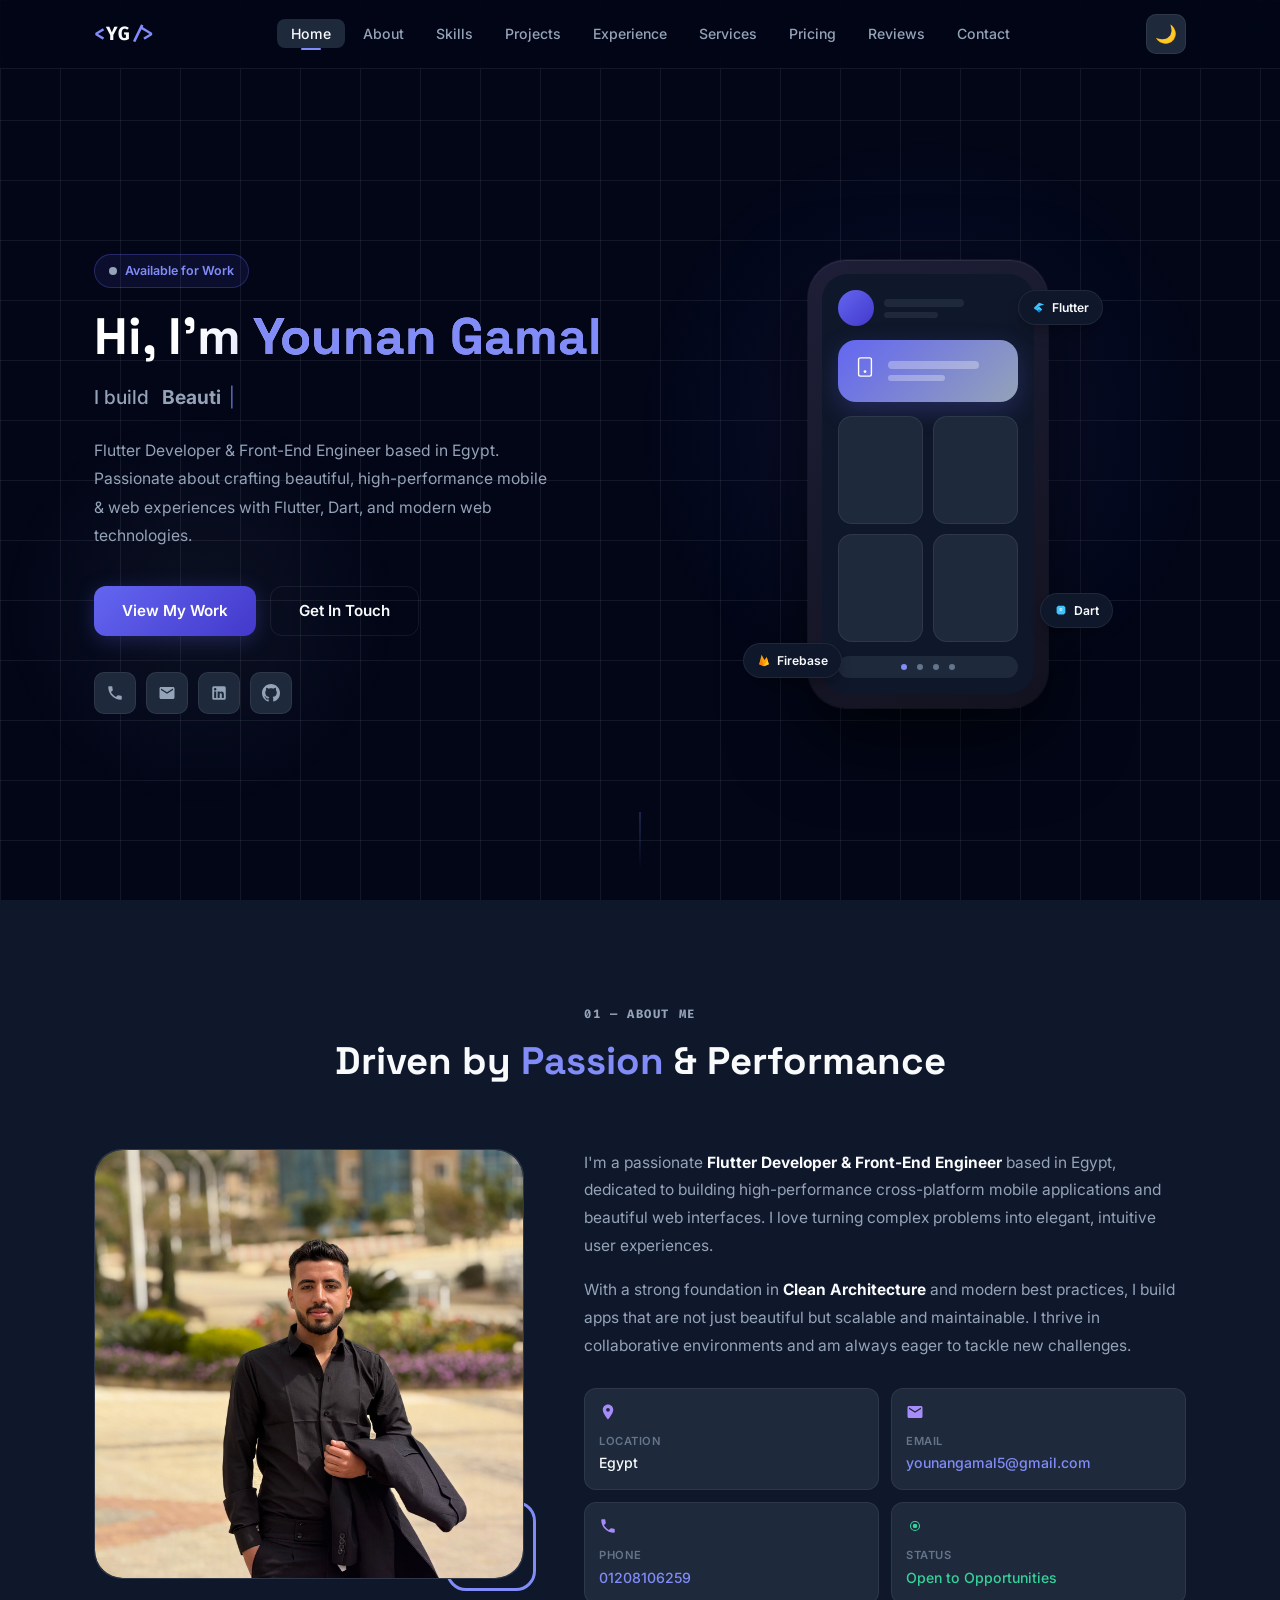
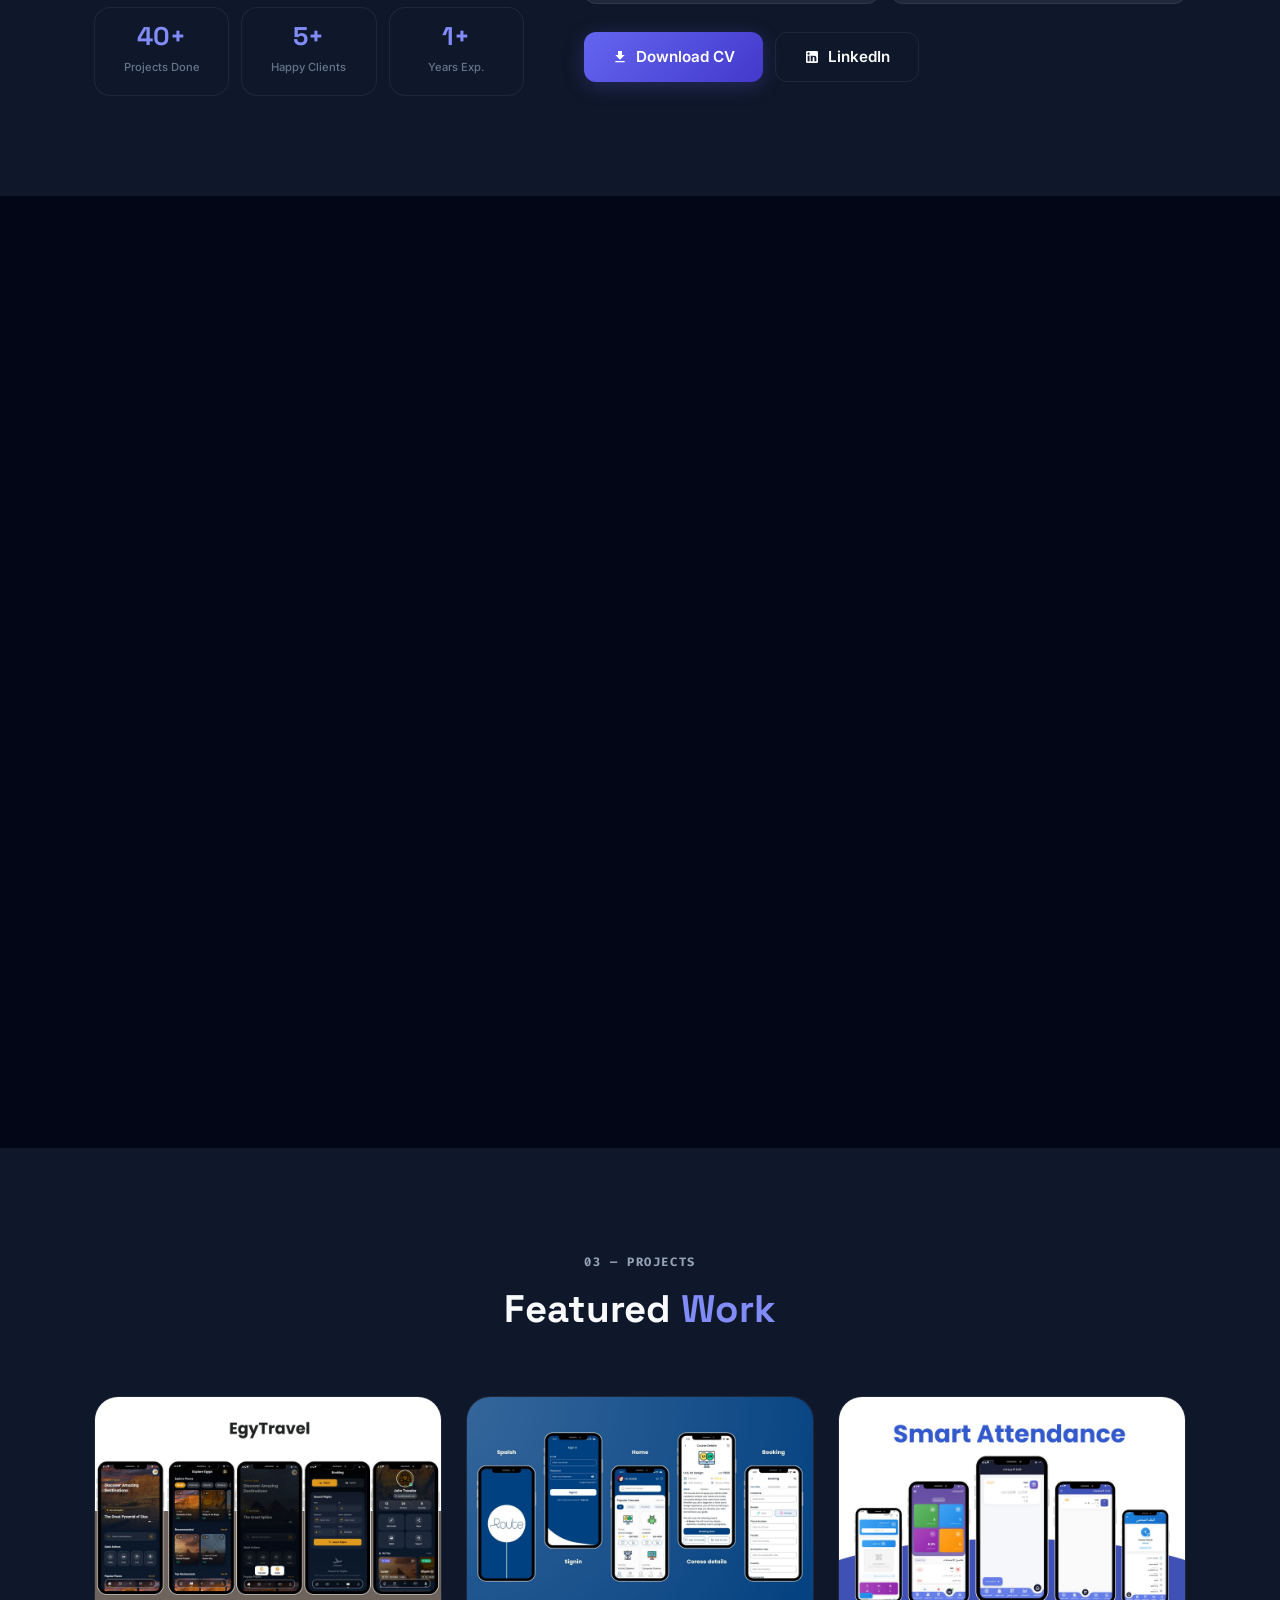
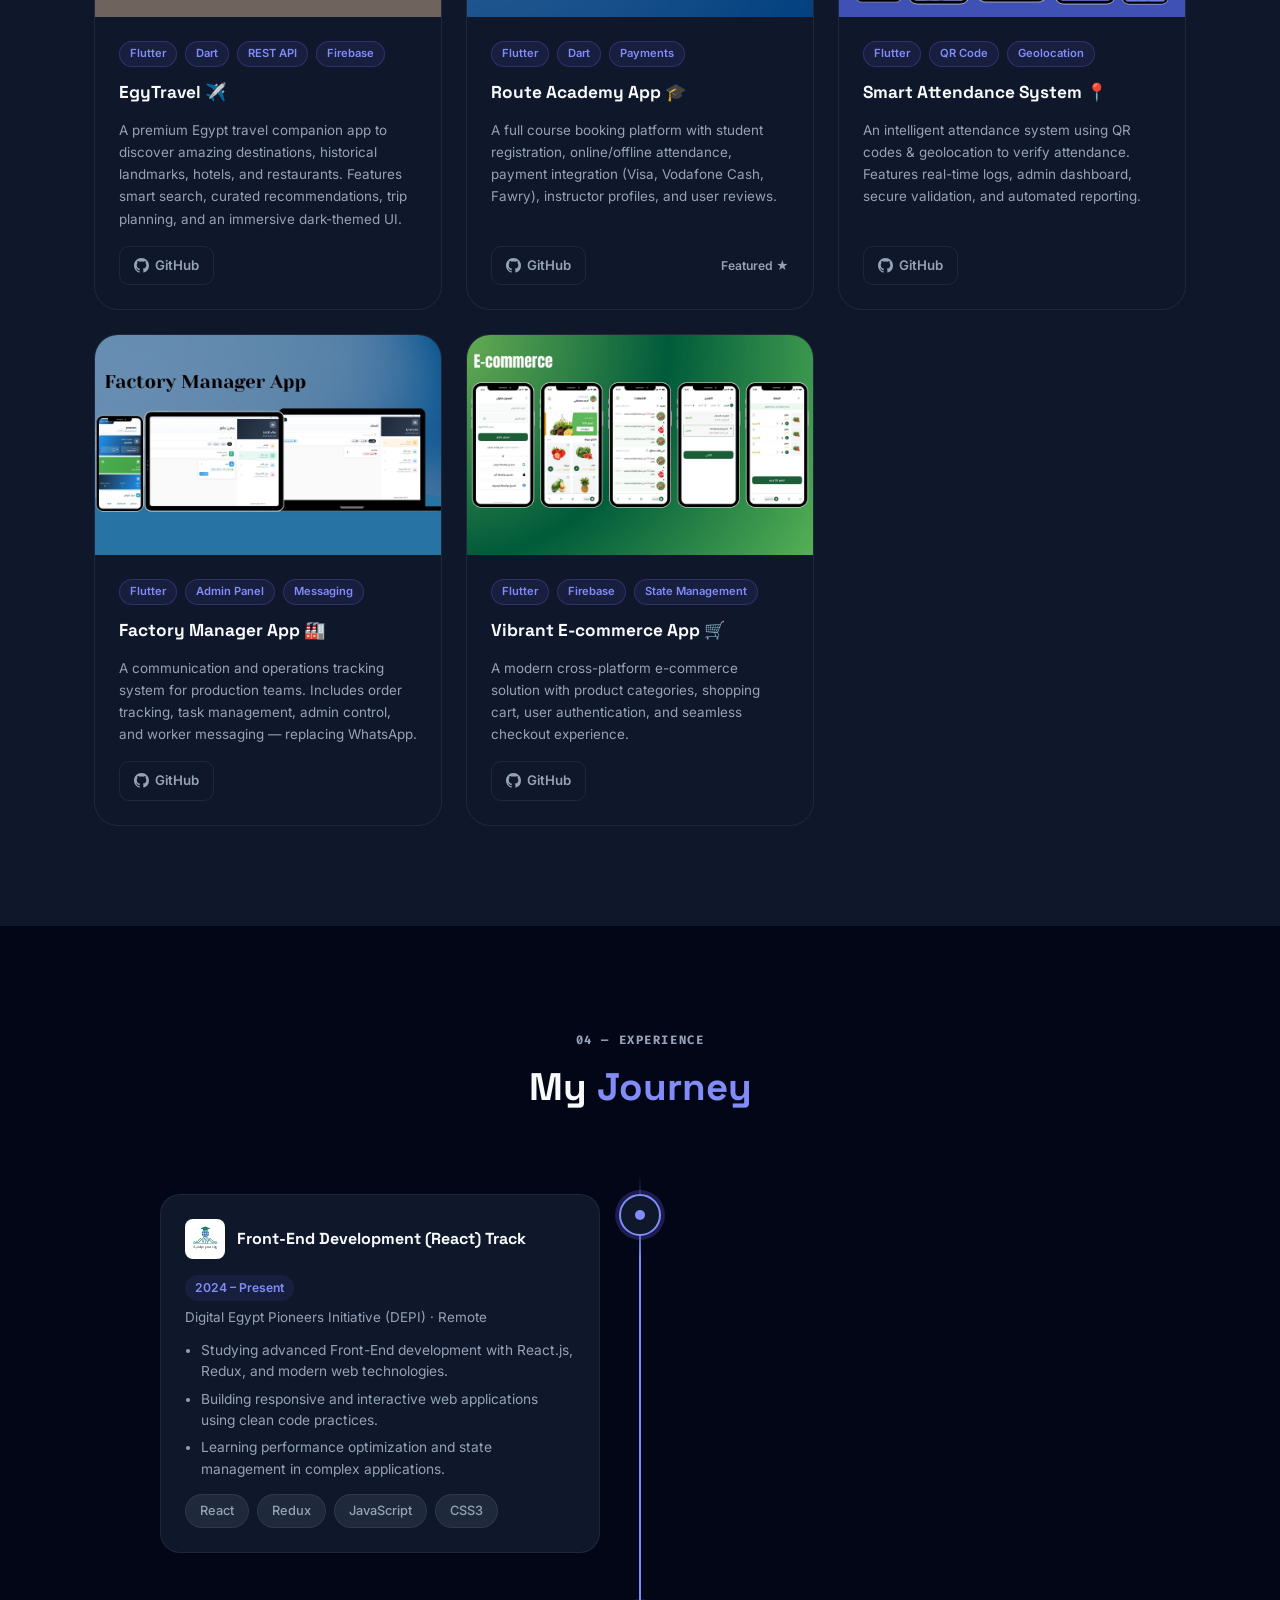
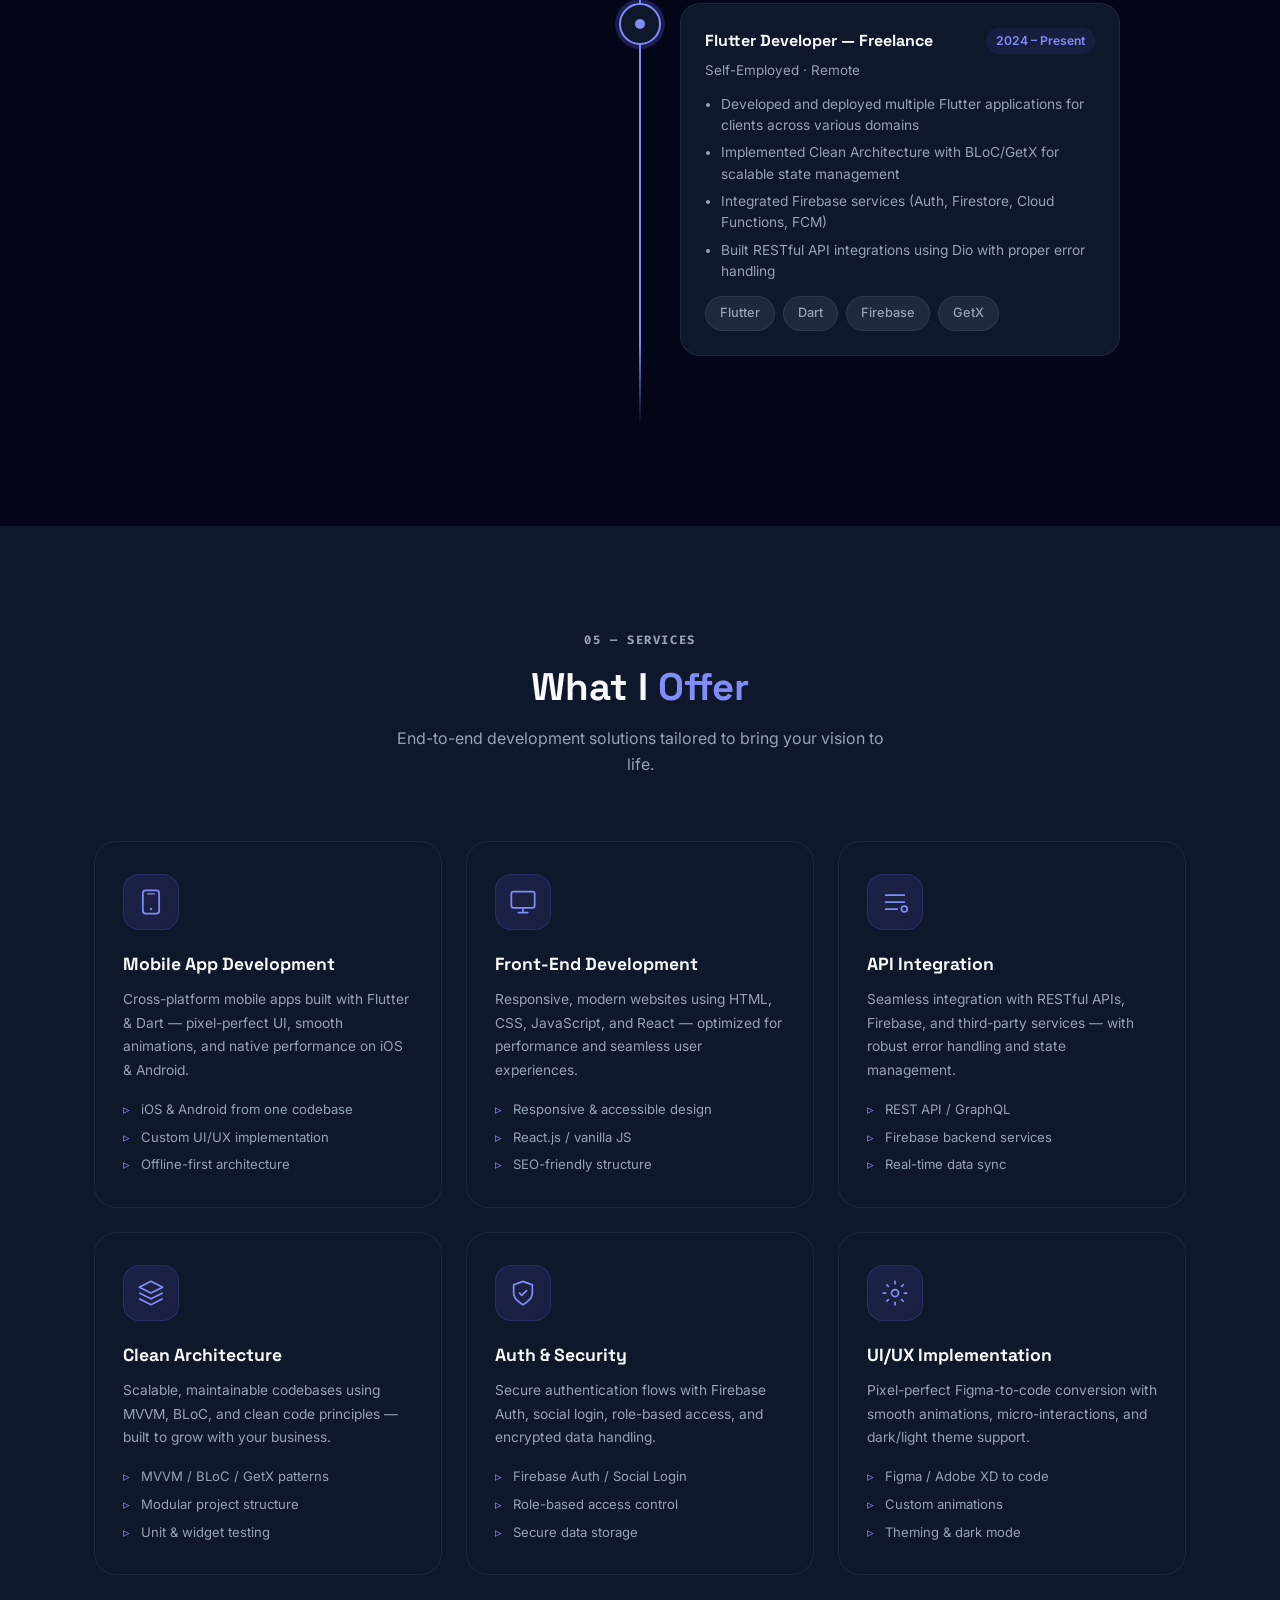
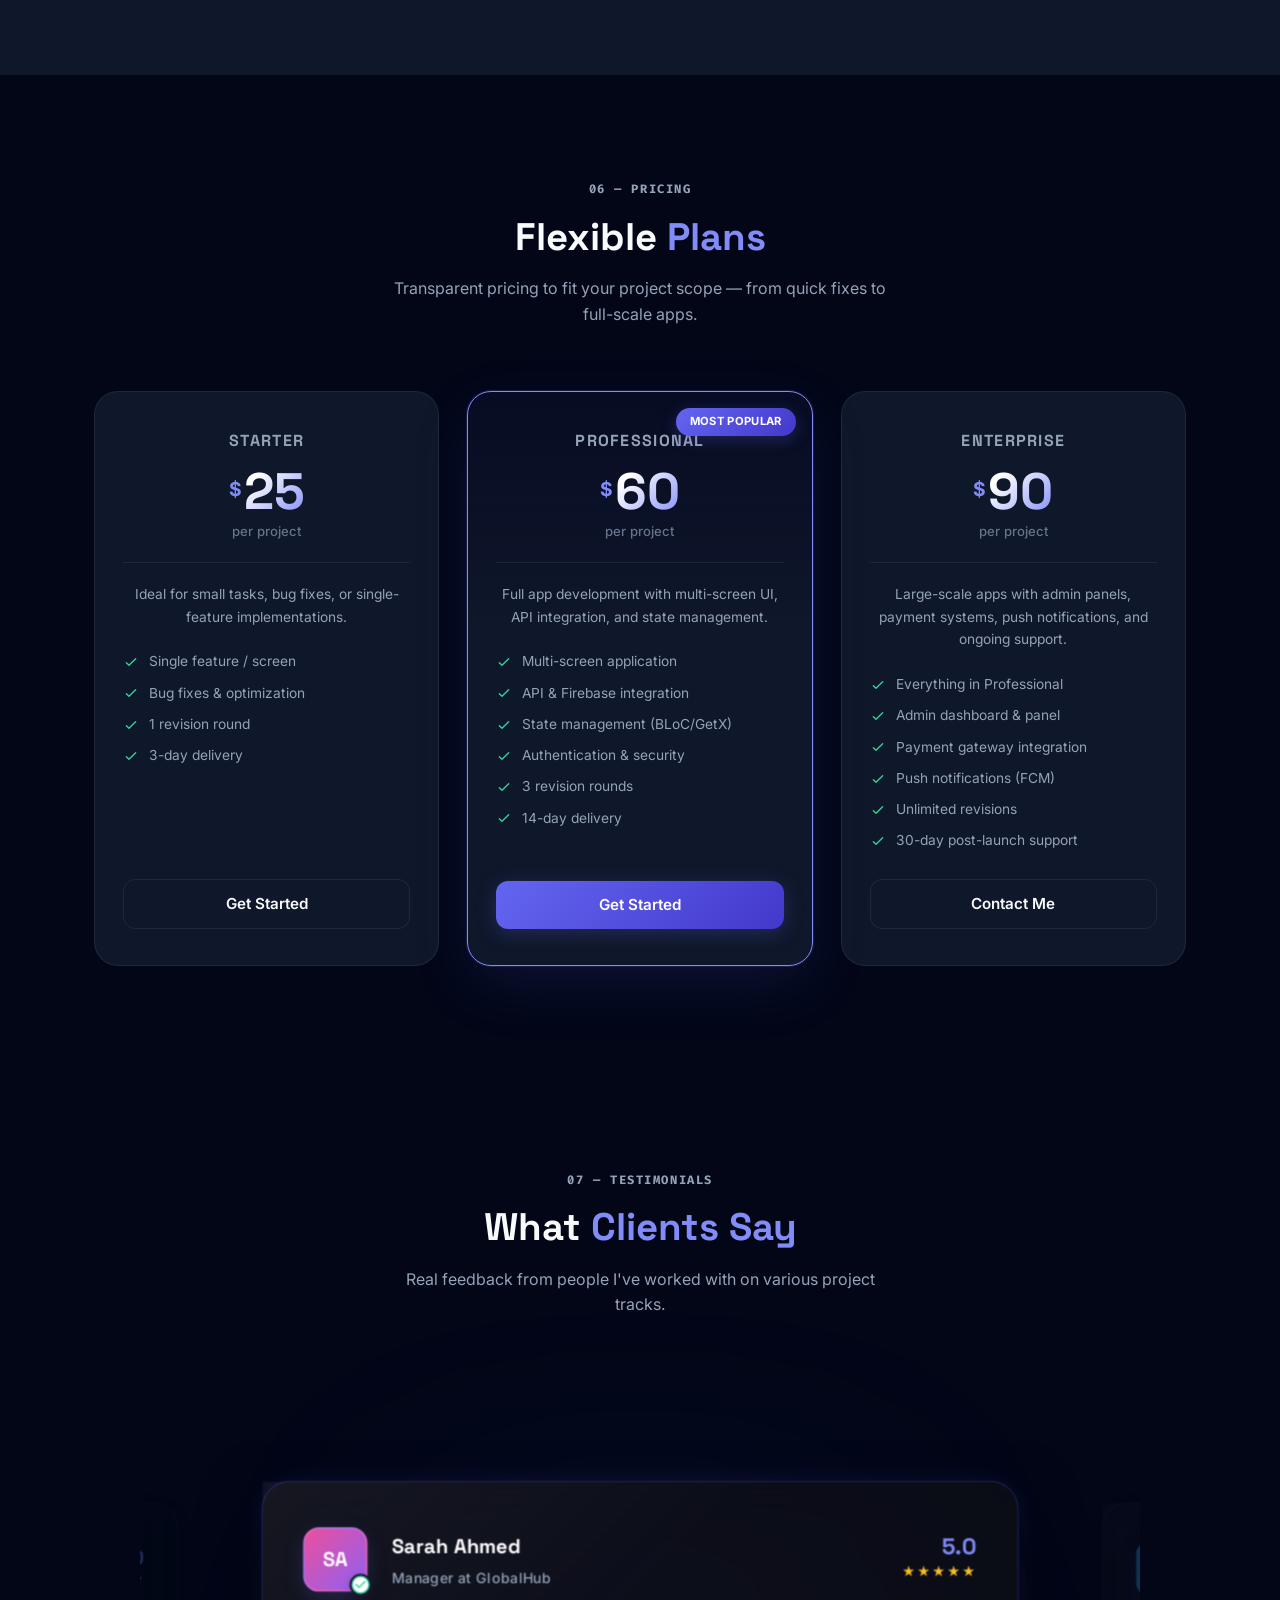
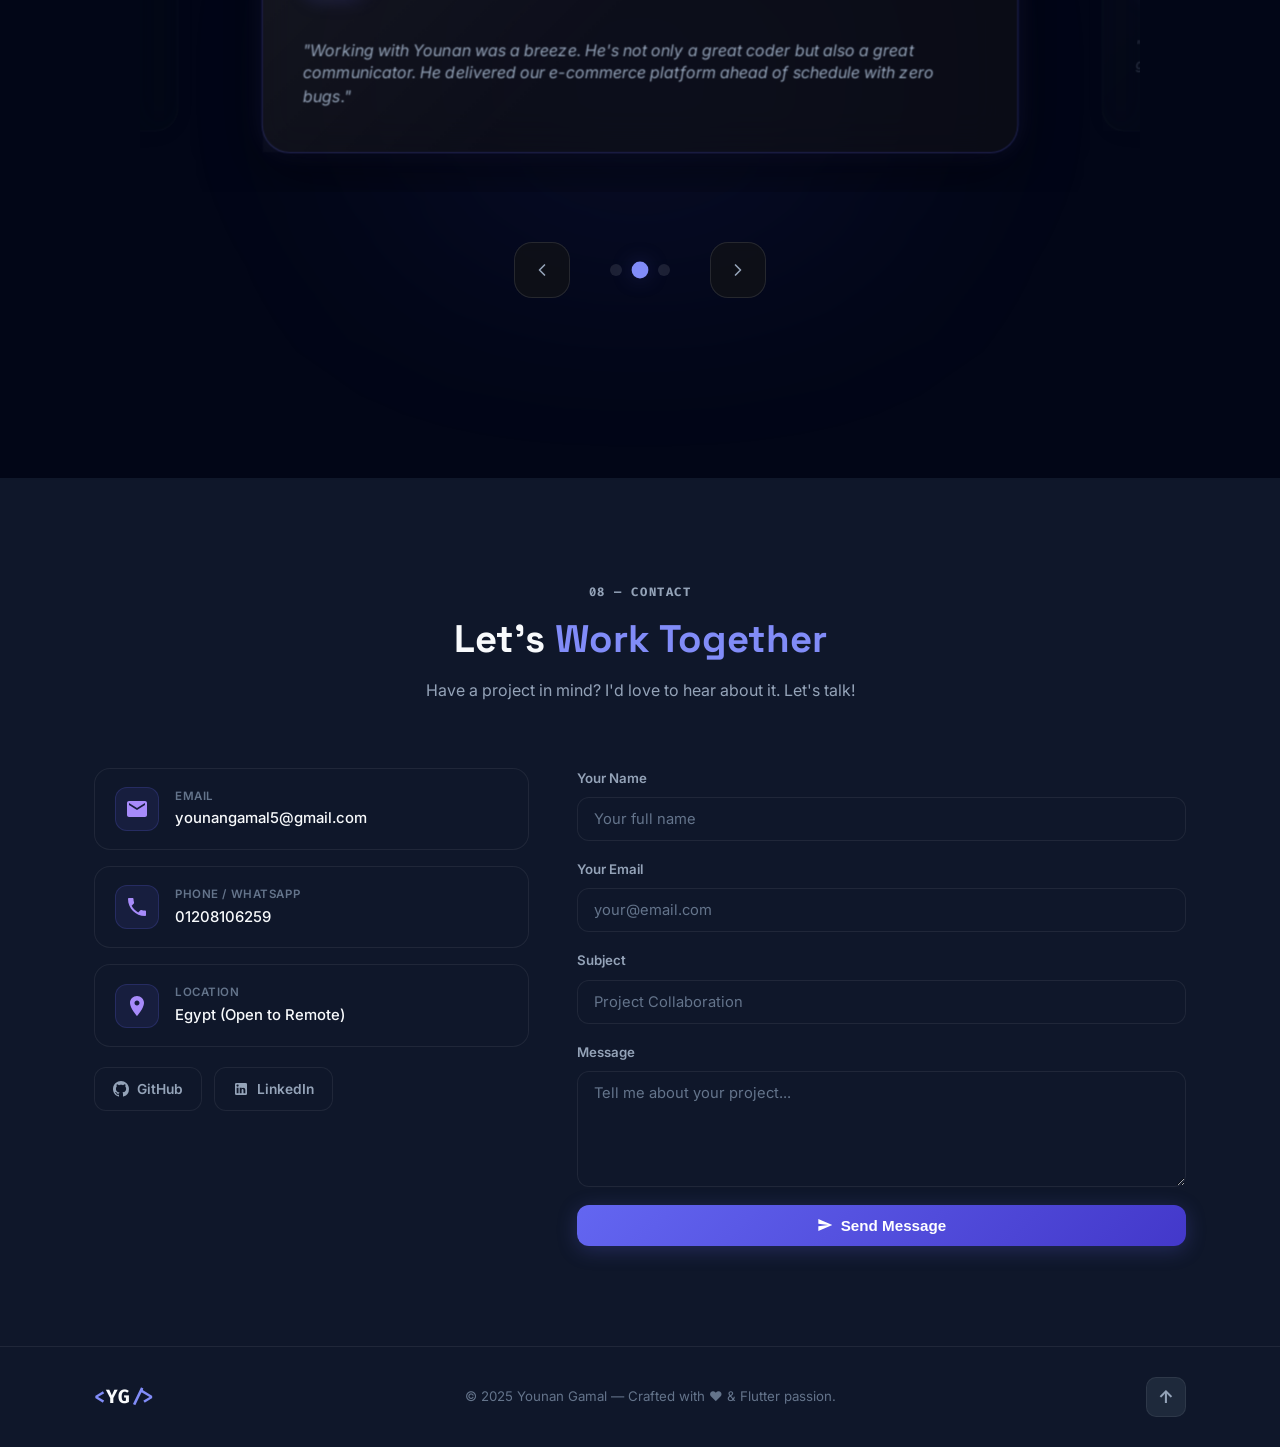
==== index.html @ d4e5e935 "Complete portfolio redesign: new professional theme, EgyTravel project, and centered experience time" ====
<!DOCTYPE html>
<html lang="en" data-theme="dark">

<head>
    <meta charset="UTF-8" />
    <link rel="icon" type="image/svg+xml" href="assets/YG.jpg">
    <meta name="viewport" content="width=device-width, initial-scale=1.0" />
    <meta name="description"
        content="Younan Gamal - Flutter Developer &amp; Front-End Engineer. Crafting beautiful, high-performance mobile &amp; web applications." />
    <meta name="keywords"
        content="Flutter Developer, Front-End Developer, Dart, Mobile App, Egypt, Portfolio, Younan Gamal" />
    <meta name="author" content="Younan Gamal" />
    <title>Younan Gamal | Flutter Developer</title>
    <link rel="stylesheet" href="style.css" />
</head>

<body>

    <!-- ========== NAVBAR ========== -->
    <nav class="navbar" id="navbar">
        <div class="nav-container">
            <a href="#home" class="nav-logo">
                <span class="logo-bracket">&lt;</span>YG<span class="logo-bracket">/&gt;</span>
            </a>
            <ul class="nav-links" id="nav-links">
                <li><a href="#home" class="nav-link active">Home</a></li>
                <li><a href="#about" class="nav-link">About</a></li>
                <li><a href="#skills" class="nav-link">Skills</a></li>
                <li><a href="#projects" class="nav-link">Projects</a></li>
                <li><a href="#experience" class="nav-link">Experience</a></li>
                <li><a href="#services" class="nav-link">Services</a></li>
                <li><a href="#pricing" class="nav-link">Pricing</a></li>
                <li><a href="#testimonials" class="nav-link">Reviews</a></li>
                <li><a href="#contact" class="nav-link">Contact</a></li>
            </ul>
            <div class="nav-actions">
                <button class="theme-toggle" id="themeToggle" aria-label="Toggle theme">🌙</button>
                <button class="hamburger" id="hamburger" aria-label="Open menu">
                    <span></span><span></span><span></span>
                </button>
            </div>
        </div>
    </nav>

    <!-- ========== HERO ========== -->
    <section class="hero" id="home">
        <div class="hero-glow"></div>
        <div class="hero-glow2"></div>

        <div class="hero-container">
            <!-- LEFT: Content -->
            <div class="hero-content">
                <div class="hero-badge">
                    <span class="badge-dot"></span>
                    Available for Work
                </div>

                <h1 class="hero-title">
                    Hi, I'm <span class="highlight">Younan Gamal</span>
                </h1>

                <div class="hero-subtitle-wrap">
                    <span class="hero-subtitle-static">I build&nbsp;</span>
                    <span class="hero-typed" id="typedText"></span>
                    <span class="cursor-blink">|</span>
                </div>

                <p class="hero-description">
                    Flutter Developer &amp; Front-End Engineer based in Egypt. Passionate about crafting beautiful,
                    high-performance mobile &amp; web experiences with Flutter, Dart, and modern web technologies.
                </p>

                <div class="hero-cta">
                    <a href="#projects" class="btn btn-primary">View My Work</a>
                    <a href="#contact" class="btn btn-outline">Get In Touch</a>
                </div>

                <div class="hero-socials">
                    <!-- Phone -->
                    <a href="tel:01208106259" class="social-link" aria-label="Phone">
                        <svg viewBox="0 0 24 24" fill="currentColor" width="18" height="18">
                            <path
                                d="M6.6 10.8c1.4 2.8 3.8 5.1 6.6 6.6l2.2-2.2c.3-.3.7-.4 1-.2 1.1.4 2.3.6 3.6.6.6 0 1 .4 1 1V20c0 .6-.4 1-1 1-9.4 0-17-7.6-17-17 0-.6.4-1 1-1h3.5c.6 0 1 .4 1 1 0 1.3.2 2.5.6 3.6.1.3 0 .7-.2 1L6.6 10.8z" />
                        </svg>
                    </a>
                    <!-- Email -->
                    <a href="mailto:younangamal5@gmail.com" class="social-link" aria-label="Email">
                        <svg viewBox="0 0 24 24" fill="currentColor" width="18" height="18">
                            <path
                                d="M20 4H4c-1.1 0-2 .9-2 2v12c0 1.1.9 2 2 2h16c1.1 0 2-.9 2-2V6c0-1.1-.9-2-2-2zm0 4l-8 5-8-5V6l8 5 8-5v2z" />
                        </svg>
                    </a>
                    <!-- LinkedIn -->
                    <a href="https://www.linkedin.com/in/younangamal/" class="social-link" aria-label="LinkedIn"
                        target="_blank" rel="noopener">
                        <svg viewBox="0 0 24 24" fill="currentColor" width="18" height="18">
                            <path
                                d="M19 3a2 2 0 0 1 2 2v14a2 2 0 0 1-2 2H5a2 2 0 0 1-2-2V5a2 2 0 0 1 2-2h14m-.5 15.5v-5.3a3.26 3.26 0 0 0-3.26-3.26c-.85 0-1.84.52-2.32 1.3v-1.11h-2.79v8.37h2.79v-4.93c0-.77.62-1.4 1.39-1.4a1.4 1.4 0 0 1 1.4 1.4v4.93h2.79M6.88 8.56a1.68 1.68 0 0 0 1.68-1.68c0-.93-.75-1.69-1.68-1.69a1.69 1.69 0 0 0-1.69 1.69c0 .93.76 1.68 1.69 1.68m1.39 9.94v-8.37H5.5v8.37h2.77z" />
                        </svg>
                    </a>
                    <!-- GitHub -->
                    <a href="https://github.com/YounanGamal" class="social-link" aria-label="GitHub" target="_blank"
                        rel="noopener">
                        <svg viewBox="0 0 24 24" fill="currentColor" width="18" height="18">
                            <path
                                d="M12 0C5.37 0 0 5.37 0 12c0 5.31 3.435 9.795 8.205 11.385.6.105.825-.255.825-.57 0-.285-.015-1.23-.015-2.235-3.015.555-3.795-.735-4.035-1.41-.135-.345-.72-1.41-1.23-1.695-.42-.225-1.02-.78-.015-.795.945-.015 1.62.87 1.845 1.23 1.08 1.815 2.805 1.305 3.495.99.105-.78.42-1.305.765-1.605-2.67-.3-5.46-1.335-5.46-5.925 0-1.305.465-2.385 1.23-3.225-.12-.3-.54-1.53.12-3.18 0 0 1.005-.315 3.3 1.23.96-.27 1.98-.405 3-.405s2.04.135 3 .405c2.295-1.56 3.3-1.23 3.3-1.23.66 1.65.24 2.88.12 3.18.765.84 1.23 1.905 1.23 3.225 0 4.605-2.805 5.625-5.475 5.925.435.375.81 1.095.81 2.22 0 1.605-.015 2.895-.015 3.3 0 .315.225.69.825.57A12.02 12.02 0 0 0 24 12c0-6.63-5.37-12-12-12z" />
                        </svg>
                    </a>
                </div>
            </div>

            <!-- RIGHT: Phone Mockup -->
            <div class="hero-visual">
                <div class="phone-mockup">
                    <div class="phone-frame">
                        <div class="phone-screen">
                            <div class="app-ui">
                                <div class="app-header">
                                    <div class="app-avatar"></div>
                                    <div class="app-title-lines">
                                        <div class="line-block w-60"></div>
                                        <div class="line-block w-40 small"></div>
                                    </div>
                                </div>
                                <div class="accent-card">
                                    <div class="card-icon">
                                        <svg viewBox="0 0 24 24" fill="white" width="22" height="22">
                                            <rect x="5" y="2" width="14" height="20" rx="2" stroke="white"
                                                stroke-width="1.5" fill="none" />
                                            <circle cx="12" cy="17" r="1.5" fill="white" />
                                        </svg>
                                    </div>
                                    <div class="card-lines">
                                        <div class="line-block w-80"></div>
                                        <div class="line-block w-50 small"></div>
                                    </div>
                                </div>
                                <div class="app-grid">
                                    <div class="grid-item"></div>
                                    <div class="grid-item"></div>
                                    <div class="grid-item"></div>
                                    <div class="grid-item"></div>
                                </div>
                                <div class="app-bar">
                                    <div class="bar-dot active"></div>
                                    <div class="bar-dot"></div>
                                    <div class="bar-dot"></div>
                                    <div class="bar-dot"></div>
                                </div>
                            </div>
                        </div>
                    </div>

                    <!-- Float badges -->
                    <div class="flutter-badge float-badge">
                        <svg viewBox="0 0 48 48" width="14" height="14">
                            <path d="M13 29l11-11 11 11-5.5 5.5L24 29l-5.5 5.5z" fill="#40C4FF" />
                            <path d="M24 6L6 24l6 6L24 18l18-6z" fill="#40C4FF" />
                            <path d="M29.5 34.5L24 40l-5.5-5.5L24 29z" fill="#0091EA" />
                        </svg>
                        Flutter
                    </div>
                    <div class="dart-badge float-badge">
                        <svg viewBox="0 0 48 48" width="14" height="14">
                            <path d="M9 33.5V14.5L14.5 9H33.5L39 14.5v19L33.5 39H14.5z" fill="#40C4FF" />
                            <text x="24" y="29" text-anchor="middle" font-size="14" font-weight="bold" fill="white"
                                font-family="Arial">D</text>
                        </svg>
                        Dart
                    </div>
                    <div class="firebase-badge float-badge">
                        <svg viewBox="0 0 32 32" width="14" height="14" fill="none">
                            <path d="M5 25.5L10.5 4l6.5 12L22 9l5 16.5L16 30z" fill="#FFA000" />
                            <path d="M5 25.5L16 30l-6-18z" fill="#F57F17" />
                            <path d="M22 9l5 16.5L16 30l6.5-12z" fill="#FFCA28" />
                        </svg>
                        Firebase
                    </div>
                </div>
            </div>
        </div>

        <div class="scroll-indicator">
            <div class="scroll-line"></div>
        </div>
    </section>

    <!-- ========== ABOUT ========== -->
    <section class="section section-alt" id="about">
        <div class="container">
            <div class="section-header reveal">
                <span class="section-tag">01 &mdash; About Me</span>
                <h2 class="section-title">Driven by <span class="highlight">Passion</span> &amp; Performance</h2>
            </div>

            <div class="about-grid">
                <div class="about-image-wrap reveal">
                    <div class="about-img-frame">
                        <div class="about-img-placeholder photo">
                            <img src="assets/images/profile.jpg" alt="Younan Gamal" class="profile-photo" />
                        </div>
                        <div class="about-img-accent"></div>
                    </div>
                    <div class="about-stats">
                        <div class="stat-card">
                            <span class="stat-num">40+</span>
                            <span class="stat-label">Projects Done</span>
                        </div>
                        <div class="stat-card">
                            <span class="stat-num">5+</span>
                            <span class="stat-label">Happy Clients</span>
                        </div>
                        <div class="stat-card">
                            <span class="stat-num">1+</span>
                            <span class="stat-label">Years Exp.</span>
                        </div>
                    </div>
                </div>

                <div class="about-content reveal">
                    <p class="about-text">
                        I'm a passionate <strong>Flutter Developer &amp; Front-End Engineer</strong> based in Egypt,
                        dedicated to building high-performance cross-platform mobile applications and beautiful web
                        interfaces.
                        I love turning complex problems into elegant, intuitive user experiences.
                    </p>
                    <p class="about-text">
                        With a strong foundation in <strong>Clean Architecture</strong> and modern best practices, I
                        build
                        apps that are not just beautiful but scalable and maintainable. I thrive in collaborative
                        environments and am always eager to tackle new challenges.
                    </p>

                    <div class="about-info-grid">
                        <div class="info-item">
                            <span class="info-icon">
                                <svg viewBox="0 0 24 24" fill="none" width="18" height="18">
                                    <path
                                        d="M12 2C8.13 2 5 5.13 5 9c0 5.25 7 13 7 13s7-7.75 7-13c0-3.87-3.13-7-7-7zm0 9.5c-1.38 0-2.5-1.12-2.5-2.5s1.12-2.5 2.5-2.5 2.5 1.12 2.5 2.5-1.12 2.5-2.5 2.5z"
                                        fill="#a78bfa" />
                                </svg>
                            </span>
                            <span class="info-label">Location</span>
                            <span class="info-value">Egypt</span>
                        </div>
                        <div class="info-item">
                            <span class="info-icon">
                                <svg viewBox="0 0 24 24" fill="none" width="18" height="18">
                                    <path
                                        d="M20 4H4c-1.1 0-2 .9-2 2v12c0 1.1.9 2 2 2h16c1.1 0 2-.9 2-2V6c0-1.1-.9-2-2-2zm0 4l-8 5-8-5V6l8 5 8-5v2z"
                                        fill="#a78bfa" />
                                </svg>
                            </span>
                            <span class="info-label">Email</span>
                            <span class="info-value"><a
                                    href="mailto:younangamal5@gmail.com">younangamal5@gmail.com</a></span>
                        </div>
                        <div class="info-item">
                            <span class="info-icon">
                                <svg viewBox="0 0 24 24" fill="none" width="18" height="18">
                                    <path
                                        d="M6.62 10.79c1.44 2.83 3.76 5.14 6.59 6.59l2.2-2.2c.27-.27.67-.36 1.02-.24 1.12.37 2.33.57 3.57.57.55 0 1 .45 1 1V20c0 .55-.45 1-1 1-9.39 0-17-7.61-17-17 0-.55.45-1 1-1h3.5c.55 0 1 .45 1 1 0 1.25.2 2.45.57 3.57.11.35.03.74-.25 1.02l-2.2 2.2z"
                                        fill="#a78bfa" />
                                </svg>
                            </span>
                            <span class="info-label">Phone</span>
                            <span class="info-value"><a href="tel:01208106259">01208106259</a></span>
                        </div>
                        <div class="info-item">
                            <span class="info-icon">
                                <svg viewBox="0 0 24 24" fill="none" width="18" height="18">
                                    <circle cx="12" cy="12" r="3" fill="#34d399" />
                                    <circle cx="12" cy="12" r="6" stroke="#34d399" stroke-width="1.5" fill="none" />
                                </svg>
                            </span>
                            <span class="info-label">Status</span>
                            <span class="info-value available">Open to Opportunities</span>
                        </div>
                    </div>

                    <div style="display:flex;gap:12px;flex-wrap:wrap;">
                        <a href="https://drive.google.com/file/d/1IRWZxDHUXJQ0mbCaw2IUr1qblsJeE_Pp/view?usp=drive_link"
                            target="_blank" rel="noopener" class="btn btn-primary">
                            <svg viewBox="0 0 24 24" fill="none" width="16" height="16">
                                <path d="M19 9h-4V3H9v6H5l7 7 7-7zM5 18v2h14v-2H5z" fill="white" />
                            </svg>
                            Download CV
                        </a>
                        <a href="https://www.linkedin.com/in/younangamal/" target="_blank" rel="noopener"
                            class="btn btn-outline">
                            <svg viewBox="0 0 24 24" fill="none" width="16" height="16">
                                <path
                                    d="M19 3a2 2 0 0 1 2 2v14a2 2 0 0 1-2 2H5a2 2 0 0 1-2-2V5a2 2 0 0 1 2-2h14m-.5 15.5v-5.3a3.26 3.26 0 0 0-3.26-3.26c-.85 0-1.84.52-2.32 1.3v-1.11h-2.79v8.37h2.79v-4.93c0-.77.62-1.4 1.39-1.4a1.4 1.4 0 0 1 1.4 1.4v4.93h2.79M6.88 8.56a1.68 1.68 0 0 0 1.68-1.68c0-.93-.75-1.69-1.68-1.69a1.69 1.69 0 0 0-1.69 1.69c0 .93.76 1.68 1.69 1.68m1.39 9.94v-8.37H5.5v8.37h2.77z"
                                    fill="currentColor" />
                            </svg>
                            LinkedIn
                        </a>
                    </div>
                </div>
            </div>
        </div>
    </section>

    <!-- ========== SKILLS ========== -->
    <section class="section" id="skills">
        <div class="container">
            <div class="section-header reveal">
                <span class="section-tag">02 &mdash; Skills</span>
                <h2 class="section-title">My <span class="highlight">Tech Stack</span></h2>
            </div>

            <div class="skills-grid">
                <div class="skill-card reveal">
                    <div class="skill-icon">📱</div>
                    <h3 class="skill-name">Flutter</h3>
                    <p class="skill-desc">Cross-platform mobile &amp; web development with native performance</p>

                </div>

                <div class="skill-card reveal">
                    <div class="skill-icon">🎯</div>
                    <h3 class="skill-name">Dart</h3>
                    <p class="skill-desc">Object-oriented &amp; asynchronous programming mastery</p>

                </div>

                <div class="skill-card reveal">
                    <div class="skill-icon">🔥</div>
                    <h3 class="skill-name">Firebase</h3>
                    <p class="skill-desc">Auth, Firestore, Storage, Cloud Functions &amp; FCM</p>

                </div>

                <div class="skill-card reveal">
                    <div class="skill-icon">💻</div>
                    <h3 class="skill-name">Front-End Development</h3>
                    <p class="skill-desc">HTML, CSS, JavaScript — fast &amp; responsive websites</p>

                </div>

                <div class="skill-card reveal">
                    <div class="skill-icon">🧱</div>
                    <h3 class="skill-name">Clean Architecture</h3>
                    <p class="skill-desc">MVVM, BLoC, GetX, Provider — scalable state management</p>

                </div>

                <div class="skill-card reveal">
                    <div class="skill-icon">🌐</div>
                    <h3 class="skill-name">REST APIs</h3>
                    <p class="skill-desc">RESTful services, Dio, HTTP integration &amp; error handling</p>

                </div>
            </div>

            <div class="tools-section reveal">
                <h3 class="tools-title">Other Tools &amp; Technologies</h3>
                <div class="tools-list">
                    <span class="tool-tag">GetX</span>
                    <span class="tool-tag">BLoC / Cubit</span>
                    <span class="tool-tag">Provider</span>
                    <span class="tool-tag">Dio</span>
                    <span class="tool-tag">Hive</span>
                    <span class="tool-tag">SharedPreferences</span>
                    <span class="tool-tag">Google Maps</span>
                    <span class="tool-tag">Push Notifications</span>
                    <span class="tool-tag">Git &amp; GitHub</span>
                    <span class="tool-tag">Figma</span>
                    <span class="tool-tag">VS Code</span>
                    <span class="tool-tag">Android Studio</span>
                </div>
            </div>
        </div>
    </section>

    <!-- ========== PROJECTS ========== -->
    <section class="section section-alt" id="projects">
        <div class="container">
            <div class="section-header reveal">
                <span class="section-tag">03 &mdash; Projects</span>
                <h2 class="section-title">Featured <span class="highlight">Work</span></h2>
            </div>

            <div class="projects-grid">
                <!-- EgyTravel App -->
                <article class="project-card reveal" data-category="Flutter Development" data-status="Completed"
                    data-features="Discover Egypt's top destinations & landmarks|Smart search with curated recommendations|Trip planning & itinerary builder|Immersive dark-themed UI with smooth animations|Hotel & restaurant discovery with ratings"
                    data-github="https://github.com/YounanGamal">
                    <div class="project-img-preview">
                        <img src="assets/images/egytravel.jpg" alt="EgyTravel ✈️" class="project-screenshot" />
                    </div>
                    <div class="project-info">
                        <div class="project-tags-top">
                            <span class="ptag">Flutter</span>
                            <span class="ptag">Dart</span>
                            <span class="ptag">REST API</span>
                            <span class="ptag">Firebase</span>
                        </div>
                        <h3 class="project-name">EgyTravel ✈️</h3>
                        <p class="project-desc">A premium Egypt travel companion app to discover amazing destinations,
                            historical landmarks, hotels, and restaurants. Features smart search, curated
                            recommendations, trip planning, and an immersive dark-themed UI.</p>
                        <div class="project-links">
                            <a href="https://github.com/YounanGamal" class="proj-link" target="_blank" rel="noopener">
                                <svg viewBox="0 0 24 24" fill="currentColor" width="15" height="15">
                                    <path
                                        d="M12 0C5.37 0 0 5.37 0 12c0 5.31 3.435 9.795 8.205 11.385.6.105.825-.255.825-.57 0-.285-.015-1.23-.015-2.235-3.015.555-3.795-.735-4.035-1.41-.135-.345-.72-1.41-1.23-1.695-.42-.225-1.02-.78-.015-.795.945-.015 1.62.87 1.845 1.23 1.08 1.815 2.805 1.305 3.495.99.105-.78.42-1.305.765-1.605-2.67-.3-5.46-1.335-5.46-5.925 0-1.305.465-2.385 1.23-3.225-.12-.3-.54-1.53.12-3.18 0 0 1.005-.315 3.3 1.23.96-.27 1.98-.405 3-.405s2.04.135 3 .405c2.295-1.56 3.3-1.23 3.3-1.23.66 1.65.24 2.88.12 3.18.765.84 1.23 1.905 1.23 3.225 0 4.605-2.805 5.625-5.475 5.925.435.375.81 1.095.81 2.22 0 1.605-.015 2.895-.015 3.3 0 .315.225.69.825.57A12.02 12.02 0 0 0 24 12c0-6.63-5.37-12-12-12z" />
                                </svg>
                                GitHub
                            </a>
                        </div>
                    </div>
                </article>

                <!-- Route Academy App -->
                <article class="project-card reveal" data-category="Flutter Development" data-status="Completed"
                    data-features="Student registration & profile management|Online/offline attendance tracking|Payment integration (Visa, Vodafone Cash, Fawry)|Instructor profiles with course listings|User reviews & ratings system"
                    data-github="https://github.com/YounanGamal/route_app">
                    <div class="project-img-preview">
                        <img src="assets/images/route app.jpg" alt="Route Academy App" class="project-screenshot" />
                    </div>
                    <div class="project-info">
                        <div class="project-tags-top">
                            <span class="ptag">Flutter</span>
                            <span class="ptag">Dart</span>
                            <span class="ptag">Payments</span>
                        </div>
                        <h3 class="project-name">Route Academy App 🎓</h3>
                        <p class="project-desc">A full course booking platform with student registration, online/offline
                            attendance, payment integration (Visa, Vodafone Cash, Fawry), instructor profiles, and user
                            reviews.</p>
                        <div class="project-links">
                            <a href="https://github.com/YounanGamal/route_app" class="proj-link" target="_blank"
                                rel="noopener">
                                <svg viewBox="0 0 24 24" fill="currentColor" width="15" height="15">
                                    <path
                                        d="M12 0C5.37 0 0 5.37 0 12c0 5.31 3.435 9.795 8.205 11.385.6.105.825-.255.825-.57 0-.285-.015-1.23-.015-2.235-3.015.555-3.795-.735-4.035-1.41-.135-.345-.72-1.41-1.23-1.695-.42-.225-1.02-.78-.015-.795.945-.015 1.62.87 1.845 1.23 1.08 1.815 2.805 1.305 3.495.99.105-.78.42-1.305.765-1.605-2.67-.3-5.46-1.335-5.46-5.925 0-1.305.465-2.385 1.23-3.225-.12-.3-.54-1.53.12-3.18 0 0 1.005-.315 3.3 1.23.96-.27 1.98-.405 3-.405s2.04.135 3 .405c2.295-1.56 3.3-1.23 3.3-1.23.66 1.65.24 2.88.12 3.18.765.84 1.23 1.905 1.23 3.225 0 4.605-2.805 5.625-5.475 5.925.435.375.81 1.095.81 2.22 0 1.605-.015 2.895-.015 3.3 0 .315.225.69.825.57A12.02 12.02 0 0 0 24 12c0-6.63-5.37-12-12-12z" />
                                </svg>
                                GitHub
                            </a>
                            <span class="proj-featured">Featured ★</span>
                        </div>
                    </div>
                </article>

                <!-- Smart Attendance System -->
                <article class="project-card reveal" data-category="Flutter Development" data-status="Completed"
                    data-features="QR code scanning for attendance verification|Geolocation-based presence validation|Real-time attendance logs & analytics|Admin dashboard with full control|Automated PDF report generation"
                    data-github="https://github.com/YounanGamal">
                    <div class="project-img-preview">
                        <img src="assets/images/smart_attendance.jpg" alt="Smart Attendance System"
                            class="project-screenshot" />
                    </div>
                    <div class="project-info">
                        <div class="project-tags-top">
                            <span class="ptag">Flutter</span>
                            <span class="ptag">QR Code</span>
                            <span class="ptag">Geolocation</span>
                        </div>
                        <h3 class="project-name">Smart Attendance System 📍</h3>
                        <p class="project-desc">An intelligent attendance system using QR codes &amp; geolocation to
                            verify attendance. Features real-time logs, admin dashboard, secure validation, and
                            automated reporting.</p>
                        <div class="project-links">
                            <a href="https://github.com/YounanGamal" class="proj-link" target="_blank" rel="noopener">
                                <svg viewBox="0 0 24 24" fill="currentColor" width="15" height="15">
                                    <path
                                        d="M12 0C5.37 0 0 5.37 0 12c0 5.31 3.435 9.795 8.205 11.385.6.105.825-.255.825-.57 0-.285-.015-1.23-.015-2.235-3.015.555-3.795-.735-4.035-1.41-.135-.345-.72-1.41-1.23-1.695-.42-.225-1.02-.78-.015-.795.945-.015 1.62.87 1.845 1.23 1.08 1.815 2.805 1.305 3.495.99.105-.78.42-1.305.765-1.605-2.67-.3-5.46-1.335-5.46-5.925 0-1.305.465-2.385 1.23-3.225-.12-.3-.54-1.53.12-3.18 0 0 1.005-.315 3.3 1.23.96-.27 1.98-.405 3-.405s2.04.135 3 .405c2.295-1.56 3.3-1.23 3.3-1.23.66 1.65.24 2.88.12 3.18.765.84 1.23 1.905 1.23 3.225 0 4.605-2.805 5.625-5.475 5.925.435.375.81 1.095.81 2.22 0 1.605-.015 2.895-.015 3.3 0 .315.225.69.825.57A12.02 12.02 0 0 0 24 12c0-6.63-5.37-12-12-12z" />
                                </svg>
                                GitHub
                            </a>
                        </div>
                    </div>
                </article>

                <!-- Clothing Factory App -->
                <article class="project-card reveal" data-category="Flutter Development" data-status="Completed"
                    data-features="Real-time team messaging replacing WhatsApp|Order tracking with status updates|Task management & assignment system|Admin control panel with analytics|Worker notification system"
                    data-github="https://github.com/YounanGamal">
                    <div class="project-img-preview">
                        <img src="assets/images/system.jpg" alt="Clothing Factory Management"
                            class="project-screenshot" />
                    </div>
                    <div class="project-info">
                        <div class="project-tags-top">
                            <span class="ptag">Flutter</span>
                            <span class="ptag">Admin Panel</span>
                            <span class="ptag">Messaging</span>
                        </div>
                        <h3 class="project-name">Factory Manager App 🏭</h3>
                        <p class="project-desc">A communication and operations tracking system for production teams.
                            Includes order tracking, task management, admin control, and worker messaging — replacing
                            WhatsApp.</p>
                        <div class="project-links">
                            <a href="https://github.com/YounanGamal" class="proj-link" target="_blank" rel="noopener">
                                <svg viewBox="0 0 24 24" fill="currentColor" width="15" height="15">
                                    <path
                                        d="M12 0C5.37 0 0 5.37 0 12c0 5.31 3.435 9.795 8.205 11.385.6.105.825-.255.825-.57 0-.285-.015-1.23-.015-2.235-3.015.555-3.795-.735-4.035-1.41-.135-.345-.72-1.41-1.23-1.695-.42-.225-1.02-.78-.015-.795.945-.015 1.62.87 1.845 1.23 1.08 1.815 2.805 1.305 3.495.99.105-.78.42-1.305.765-1.605-2.67-.3-5.46-1.335-5.46-5.925 0-1.305.465-2.385 1.23-3.225-.12-.3-.54-1.53.12-3.18 0 0 1.005-.315 3.3 1.23.96-.27 1.98-.405 3-.405s2.04.135 3 .405c2.295-1.56 3.3-1.23 3.3-1.23.66 1.65.24 2.88.12 3.18.765.84 1.23 1.905 1.23 3.225 0 4.605-2.805 5.625-5.475 5.925.435.375.81 1.095.81 2.22 0 1.605-.015 2.895-.015 3.3 0 .315.225.69.825.57A12.02 12.02 0 0 0 24 12c0-6.63-5.37-12-12-12z" />
                                </svg>
                                GitHub
                            </a>
                        </div>
                    </div>
                </article>

                <!-- E-commerce App -->
                <article class="project-card reveal" data-category="Flutter Development" data-status="Completed"
                    data-features="Product browsing with categories & filters|Shopping cart with real-time updates|User authentication & profile management|Seamless checkout experience|Firebase-powered backend & storage"
                    data-github="https://github.com/YounanGamal/fruit_hub">
                    <div class="project-img-preview">
                        <img src="assets/images/e-commerce.jpg" alt="Vibrant E-commerce App"
                            class="project-screenshot" />
                    </div>
                    <div class="project-info">
                        <div class="project-tags-top">
                            <span class="ptag">Flutter</span>
                            <span class="ptag">Firebase</span>
                            <span class="ptag">State Management</span>
                        </div>
                        <h3 class="project-name">Vibrant E-commerce App 🛒</h3>
                        <p class="project-desc">A modern cross-platform e-commerce solution with product categories,
                            shopping cart, user
                            authentication, and seamless checkout experience.</p>
                        <div class="project-links">
                            <a href="https://github.com/YounanGamal/fruit_hub" class="proj-link" target="_blank"
                                rel="noopener">
                                <svg viewBox="0 0 24 24" fill="currentColor" width="15" height="15">
                                    <path
                                        d="M12 0C5.37 0 0 5.37 0 12c0 5.31 3.435 9.795 8.205 11.385.6.105.825-.255.825-.57 0-.285-.015-1.23-.015-2.235-3.015.555-3.795-.735-4.035-1.41-.135-.345-.72-1.41-1.23-1.695-.42-.225-1.02-.78-.015-.795.945-.015 1.62.87 1.845 1.23 1.08 1.815 2.805 1.305 3.495.99.105-.78.42-1.305.765-1.605-2.67-.3-5.46-1.335-5.46-5.925 0-1.305.465-2.385 1.23-3.225-.12-.3-.54-1.53.12-3.18 0 0 1.005-.315 3.3 1.23.96-.27 1.98-.405 3-.405s2.04.135 3 .405c2.295-1.56 3.3-1.23 3.3-1.23.66 1.65.24 2.88.12 3.18.765.84 1.23 1.905 1.23 3.225 0 4.605-2.805 5.625-5.475 5.925.435.375.81 1.095.81 2.22 0 1.605-.015 2.895-.015 3.3 0 .315.225.69.825.57A12.02 12.02 0 0 0 24 12c0-6.63-5.37-12-12-12z" />
                                </svg>
                                GitHub
                            </a>
                        </div>
                    </div>
                </article>

            </div>
        </div>
    </section>

    <!-- ========== EXPERIENCE ========== -->
    <section class="section" id="experience">
        <div class="container">
            <div class="section-header reveal">
                <span class="section-tag">04 &mdash; Experience</span>
                <h2 class="section-title">My <span class="highlight">Journey</span></h2>
            </div>

            <div class="timeline">
                <!-- DEPI - React Track -->
                <div class="timeline-item reveal">
                    <div class="timeline-dot"></div>
                    <div class="timeline-content">
                        <div class="timeline-header">
                            <div class="tl-header-left">
                                <div class="tl-logo">
                                    <img src="assets/images/DEPI.png" alt="DEPI Logo" />
                                </div>
                                <h3 class="tl-title">Front-End Development (React) Track</h3>
                            </div>
                            <span class="tl-date">2024 &ndash; Present</span>
                        </div>
                        <p class="tl-company">Digital Egypt Pioneers Initiative (DEPI) &middot; Remote</p>
                        <ul class="tl-list">
                            <li>Studying advanced Front-End development with React.js, Redux, and modern web
                                technologies.</li>
                            <li>Building responsive and interactive web applications using clean code practices.</li>
                            <li>Learning performance optimization and state management in complex applications.</li>
                        </ul>
                        <div class="tl-tags">
                            <span class="tool-tag">React</span>
                            <span class="tool-tag">Redux</span>
                            <span class="tool-tag">JavaScript</span>
                            <span class="tool-tag">CSS3</span>
                        </div>
                    </div>
                </div>


                <div class="timeline-item reveal">
                    <div class="timeline-dot"></div>
                    <div class="timeline-content">
                        <div class="timeline-header">
                            <div class="tl-header-left">
                                <h3 class="tl-title">Flutter Developer &mdash; Freelance</h3>
                            </div>
                            <span class="tl-date">2024 &ndash; Present</span>
                        </div>
                        <p class="tl-company">Self-Employed &middot; Remote</p>
                        <ul class="tl-list">
                            <li>Developed and deployed multiple Flutter applications for clients across various domains
                            </li>
                            <li>Implemented Clean Architecture with BLoC/GetX for scalable state management</li>
                            <li>Integrated Firebase services (Auth, Firestore, Cloud Functions, FCM)</li>
                            <li>Built RESTful API integrations using Dio with proper error handling</li>
                        </ul>
                        <div class="tl-tags">
                            <span class="tool-tag">Flutter</span>
                            <span class="tool-tag">Dart</span>
                            <span class="tool-tag">Firebase</span>
                            <span class="tool-tag">GetX</span>
                        </div>
                    </div>
                </div>

            </div>
        </div>
    </section>

    <!-- ========== SERVICES ========== -->
    <section class="section section-alt" id="services">
        <div class="container">
            <div class="section-header reveal">
                <span class="section-tag">05 &mdash; Services</span>
                <h2 class="section-title">What I <span class="highlight">Offer</span></h2>
                <p class="section-sub">End-to-end development solutions tailored to bring your vision to life.</p>
            </div>

            <div class="services-grid">
                <!-- Service 1 -->
                <div class="service-card reveal">
                    <div class="service-icon-wrap">
                        <svg viewBox="0 0 24 24" fill="none" width="28" height="28">
                            <rect x="5" y="2" width="14" height="20" rx="2.5" stroke="currentColor"
                                stroke-width="1.5" />
                            <circle cx="12" cy="18" r="1" fill="currentColor" />
                            <line x1="9" y1="5" x2="15" y2="5" stroke="currentColor" stroke-width="1"
                                stroke-linecap="round" />
                        </svg>
                    </div>
                    <h3 class="service-title">Mobile App Development</h3>
                    <p class="service-desc">Cross-platform mobile apps built with Flutter &amp; Dart — pixel-perfect UI,
                        smooth animations, and native performance on iOS &amp; Android.</p>
                    <ul class="service-features">
                        <li>iOS &amp; Android from one codebase</li>
                        <li>Custom UI/UX implementation</li>
                        <li>Offline-first architecture</li>
                    </ul>
                </div>

                <!-- Service 2 -->
                <div class="service-card reveal">
                    <div class="service-icon-wrap">
                        <svg viewBox="0 0 24 24" fill="none" width="28" height="28">
                            <rect x="2" y="3" width="20" height="14" rx="2" stroke="currentColor" stroke-width="1.5" />
                            <line x1="8" y1="21" x2="16" y2="21" stroke="currentColor" stroke-width="1.5"
                                stroke-linecap="round" />
                            <line x1="12" y1="17" x2="12" y2="21" stroke="currentColor" stroke-width="1.5" />
                        </svg>
                    </div>
                    <h3 class="service-title">Front-End Development</h3>
                    <p class="service-desc">Responsive, modern websites using HTML, CSS, JavaScript, and React —
                        optimized for performance and seamless user experiences.</p>
                    <ul class="service-features">
                        <li>Responsive &amp; accessible design</li>
                        <li>React.js / vanilla JS</li>
                        <li>SEO-friendly structure</li>
                    </ul>
                </div>

                <!-- Service 3 -->
                <div class="service-card reveal">
                    <div class="service-icon-wrap">
                        <svg viewBox="0 0 24 24" fill="none" width="28" height="28">
                            <path d="M4 6h16M4 12h16M4 18h10" stroke="currentColor" stroke-width="1.5"
                                stroke-linecap="round" />
                            <circle cx="20" cy="18" r="2.5" stroke="currentColor" stroke-width="1.5" />
                        </svg>
                    </div>
                    <h3 class="service-title">API Integration</h3>
                    <p class="service-desc">Seamless integration with RESTful APIs, Firebase, and third-party services —
                        with robust error handling and state management.</p>
                    <ul class="service-features">
                        <li>REST API / GraphQL</li>
                        <li>Firebase backend services</li>
                        <li>Real-time data sync</li>
                    </ul>
                </div>

                <!-- Service 4 -->
                <div class="service-card reveal">
                    <div class="service-icon-wrap">
                        <svg viewBox="0 0 24 24" fill="none" width="28" height="28">
                            <path d="M12 2L2 7l10 5 10-5-10-5z" stroke="currentColor" stroke-width="1.5"
                                stroke-linejoin="round" />
                            <path d="M2 17l10 5 10-5" stroke="currentColor" stroke-width="1.5"
                                stroke-linejoin="round" />
                            <path d="M2 12l10 5 10-5" stroke="currentColor" stroke-width="1.5"
                                stroke-linejoin="round" />
                        </svg>
                    </div>
                    <h3 class="service-title">Clean Architecture</h3>
                    <p class="service-desc">Scalable, maintainable codebases using MVVM, BLoC, and clean code principles
                        — built to grow with your business.</p>
                    <ul class="service-features">
                        <li>MVVM / BLoC / GetX patterns</li>
                        <li>Modular project structure</li>
                        <li>Unit &amp; widget testing</li>
                    </ul>
                </div>

                <!-- Service 5 -->
                <div class="service-card reveal">
                    <div class="service-icon-wrap">
                        <svg viewBox="0 0 24 24" fill="none" width="28" height="28">
                            <path d="M12 22s8-4 8-10V5l-8-3-8 3v7c0 6 8 10 8 10z" stroke="currentColor"
                                stroke-width="1.5" stroke-linejoin="round" />
                            <path d="M9 12l2 2 4-4" stroke="currentColor" stroke-width="1.5" stroke-linecap="round"
                                stroke-linejoin="round" />
                        </svg>
                    </div>
                    <h3 class="service-title">Auth &amp; Security</h3>
                    <p class="service-desc">Secure authentication flows with Firebase Auth, social login, role-based
                        access, and encrypted data handling.</p>
                    <ul class="service-features">
                        <li>Firebase Auth / Social Login</li>
                        <li>Role-based access control</li>
                        <li>Secure data storage</li>
                    </ul>
                </div>

                <!-- Service 6 -->
                <div class="service-card reveal">
                    <div class="service-icon-wrap">
                        <svg viewBox="0 0 24 24" fill="none" width="28" height="28">
                            <circle cx="12" cy="12" r="3" stroke="currentColor" stroke-width="1.5" />
                            <path
                                d="M12 2v2m0 16v2M4.93 4.93l1.41 1.41m11.32 11.32l1.41 1.41M2 12h2m16 0h2M4.93 19.07l1.41-1.41m11.32-11.32l1.41-1.41"
                                stroke="currentColor" stroke-width="1.5" stroke-linecap="round" />
                        </svg>
                    </div>
                    <h3 class="service-title">UI/UX Implementation</h3>
                    <p class="service-desc">Pixel-perfect Figma-to-code conversion with smooth animations,
                        micro-interactions, and dark/light theme support.</p>
                    <ul class="service-features">
                        <li>Figma / Adobe XD to code</li>
                        <li>Custom animations</li>
                        <li>Theming &amp; dark mode</li>
                    </ul>
                </div>
            </div>
        </div>
    </section>

    <!-- ========== PRICING ========== -->
    <section class="section" id="pricing">
        <div class="container">
            <div class="section-header reveal">
                <span class="section-tag">06 &mdash; Pricing</span>
                <h2 class="section-title">Flexible <span class="highlight">Plans</span></h2>
                <p class="section-sub">Transparent pricing to fit your project scope — from quick fixes to full-scale
                    apps.</p>
            </div>

            <div class="pricing-grid">
                <!-- Starter -->
                <div class="pricing-card reveal">
                    <div class="pricing-header">
                        <span class="pricing-tier">Starter</span>
                        <div class="pricing-amount">
                            <span class="pricing-currency">$</span>
                            <span class="pricing-value">25</span>
                        </div>
                        <p class="pricing-period">per project</p>
                    </div>
                    <p class="pricing-desc">Ideal for small tasks, bug fixes, or single-feature implementations.</p>
                    <ul class="pricing-features">
                        <li>
                            <svg viewBox="0 0 24 24" fill="none" width="16" height="16">
                                <path d="M5 13l4 4L19 7" stroke="#34d399" stroke-width="2" stroke-linecap="round"
                                    stroke-linejoin="round" />
                            </svg>
                            Single feature / screen
                        </li>
                        <li>
                            <svg viewBox="0 0 24 24" fill="none" width="16" height="16">
                                <path d="M5 13l4 4L19 7" stroke="#34d399" stroke-width="2" stroke-linecap="round"
                                    stroke-linejoin="round" />
                            </svg>
                            Bug fixes &amp; optimization
                        </li>
                        <li>
                            <svg viewBox="0 0 24 24" fill="none" width="16" height="16">
                                <path d="M5 13l4 4L19 7" stroke="#34d399" stroke-width="2" stroke-linecap="round"
                                    stroke-linejoin="round" />
                            </svg>
                            1 revision round
                        </li>
                        <li>
                            <svg viewBox="0 0 24 24" fill="none" width="16" height="16">
                                <path d="M5 13l4 4L19 7" stroke="#34d399" stroke-width="2" stroke-linecap="round"
                                    stroke-linejoin="round" />
                            </svg>
                            3-day delivery
                        </li>
                    </ul>
                    <a href="#contact" class="btn btn-outline btn-full">Get Started</a>
                </div>

                <!-- Professional -->
                <div class="pricing-card pricing-featured reveal">
                    <div class="pricing-badge">Most Popular</div>
                    <div class="pricing-header">
                        <span class="pricing-tier">Professional</span>
                        <div class="pricing-amount">
                            <span class="pricing-currency">$</span>
                            <span class="pricing-value">60</span>
                        </div>
                        <p class="pricing-period">per project</p>
                    </div>
                    <p class="pricing-desc">Full app development with multi-screen UI, API integration, and state
                        management.</p>
                    <ul class="pricing-features">
                        <li>
                            <svg viewBox="0 0 24 24" fill="none" width="16" height="16">
                                <path d="M5 13l4 4L19 7" stroke="#34d399" stroke-width="2" stroke-linecap="round"
                                    stroke-linejoin="round" />
                            </svg>
                            Multi-screen application
                        </li>
                        <li>
                            <svg viewBox="0 0 24 24" fill="none" width="16" height="16">
                                <path d="M5 13l4 4L19 7" stroke="#34d399" stroke-width="2" stroke-linecap="round"
                                    stroke-linejoin="round" />
                            </svg>
                            API &amp; Firebase integration
                        </li>
                        <li>
                            <svg viewBox="0 0 24 24" fill="none" width="16" height="16">
                                <path d="M5 13l4 4L19 7" stroke="#34d399" stroke-width="2" stroke-linecap="round"
                                    stroke-linejoin="round" />
                            </svg>
                            State management (BLoC/GetX)
                        </li>
                        <li>
                            <svg viewBox="0 0 24 24" fill="none" width="16" height="16">
                                <path d="M5 13l4 4L19 7" stroke="#34d399" stroke-width="2" stroke-linecap="round"
                                    stroke-linejoin="round" />
                            </svg>
                            Authentication &amp; security
                        </li>
                        <li>
                            <svg viewBox="0 0 24 24" fill="none" width="16" height="16">
                                <path d="M5 13l4 4L19 7" stroke="#34d399" stroke-width="2" stroke-linecap="round"
                                    stroke-linejoin="round" />
                            </svg>
                            3 revision rounds
                        </li>
                        <li>
                            <svg viewBox="0 0 24 24" fill="none" width="16" height="16">
                                <path d="M5 13l4 4L19 7" stroke="#34d399" stroke-width="2" stroke-linecap="round"
                                    stroke-linejoin="round" />
                            </svg>
                            14-day delivery
                        </li>
                    </ul>
                    <a href="#contact" class="btn btn-primary btn-full">Get Started</a>
                </div>

                <!-- Enterprise -->
                <div class="pricing-card reveal">
                    <div class="pricing-header">
                        <span class="pricing-tier">Enterprise</span>
                        <div class="pricing-amount">
                            <span class="pricing-currency">$</span>
                            <span class="pricing-value">90</span>
                        </div>
                        <p class="pricing-period">per project</p>
                    </div>
                    <p class="pricing-desc">Large-scale apps with admin panels, payment systems, push notifications, and
                        ongoing support.</p>
                    <ul class="pricing-features">
                        <li>
                            <svg viewBox="0 0 24 24" fill="none" width="16" height="16">
                                <path d="M5 13l4 4L19 7" stroke="#34d399" stroke-width="2" stroke-linecap="round"
                                    stroke-linejoin="round" />
                            </svg>
                            Everything in Professional
                        </li>
                        <li>
                            <svg viewBox="0 0 24 24" fill="none" width="16" height="16">
                                <path d="M5 13l4 4L19 7" stroke="#34d399" stroke-width="2" stroke-linecap="round"
                                    stroke-linejoin="round" />
                            </svg>
                            Admin dashboard &amp; panel
                        </li>
                        <li>
                            <svg viewBox="0 0 24 24" fill="none" width="16" height="16">
                                <path d="M5 13l4 4L19 7" stroke="#34d399" stroke-width="2" stroke-linecap="round"
                                    stroke-linejoin="round" />
                            </svg>
                            Payment gateway integration
                        </li>
                        <li>
                            <svg viewBox="0 0 24 24" fill="none" width="16" height="16">
                                <path d="M5 13l4 4L19 7" stroke="#34d399" stroke-width="2" stroke-linecap="round"
                                    stroke-linejoin="round" />
                            </svg>
                            Push notifications (FCM)
                        </li>
                        <li>
                            <svg viewBox="0 0 24 24" fill="none" width="16" height="16">
                                <path d="M5 13l4 4L19 7" stroke="#34d399" stroke-width="2" stroke-linecap="round"
                                    stroke-linejoin="round" />
                            </svg>
                            Unlimited revisions
                        </li>
                        <li>
                            <svg viewBox="0 0 24 24" fill="none" width="16" height="16">
                                <path d="M5 13l4 4L19 7" stroke="#34d399" stroke-width="2" stroke-linecap="round"
                                    stroke-linejoin="round" />
                            </svg>
                            30-day post-launch support
                        </li>
                    </ul>
                    <a href="#contact" class="btn btn-outline btn-full">Contact Me</a>
                </div>
            </div>
        </div>
    </section>

    <!-- ========== TESTIMONIALS ========== -->
    <section class="section" id="testimonials">
        <div class="container">
            <div class="section-header reveal">
                <span class="section-tag">07 &mdash; Testimonials</span>
                <h2 class="section-title">What <span class="highlight">Clients Say</span></h2>
                <p class="section-sub">Real feedback from people I've worked with on various project tracks.</p>
            </div>

            <div class="testimonials-container reveal">
                <div class="testimonial-glow"></div>

                <div class="testimonials-viewport">
                    <div class="testimonials-track" id="testimonialsTrack">
                        <!-- Review 1: Ahmed Hassan -->
                        <div class="review-card active-card">
                            <div class="quote-icon-wrap">
                                <svg viewBox="0 0 24 24" fill="currentColor">
                                    <path
                                        d="M14.017 21L14.017 18C14.017 16.8954 14.9124 16 16.017 16H19.017C19.5693 16 20.017 15.5523 20.017 15V9C20.017 8.44772 19.5693 8 19.017 8H15.017C14.4647 8 14.017 8.44772 14.017 9V12C14.017 12.5523 13.5693 13 13.017 13H11.017C10.4647 13 10.017 12.5523 10.017 12V9C10.017 6.79086 11.8079 5 14.017 5H15.017C15.5693 5 16.017 5.44772 16.017 6V7C16.017 7.55228 15.5693 8 15.017 8H14.017C13.4647 8 13.017 7.55228 13.017 7V6.5C13.017 6.22386 12.7931 6 12.517 6H12.017C11.4647 6 11.017 6.44772 11.017 7V9H13.017C14.1216 9 15.017 9.89543 15.017 11V14.5C15.017 15.0523 15.4647 15.5 16.017 15.5H18.017C19.1216 15.5 20.017 14.6046 20.017 13.5V6C20.017 3.79086 18.2261 2 16.017 2H14.017C11.8079 2 10.017 3.79086 10.017 6V11.5C10.017 14.2614 12.2556 16.5 15.017 16.5H17.017C17.5693 16.5 18.017 16.9477 18.017 17.5V19C18.017 19.5523 17.5693 20 17.017 20H13.017C12.4647 20 12.017 19.5523 12.017 19V18C12.017 17.4477 11.5693 17 11.017 17H9.01699C8.46471 17 8.01699 17.4477 8.01699 18V21C8.01699 23.2091 9.80785 25 12.017 25H14.017C16.2261 25 18.017 23.2091 18.017 21V20C18.017 19.4477 17.5693 19 17.017 19H14.017C13.4647 19 13.017 19.4477 13.017 20V21" />
                                </svg>
                            </div>
                            <div class="review-header">
                                <div class="reviewer-img-wrap">
                                    <div class="reviewer-initials">AH</div>
                                    <div class="verified-badge">
                                        <svg viewBox="0 0 24 24" fill="currentColor">
                                            <path
                                                d="M12 2C6.48 2 2 6.48 2 12s4.48 10 10 10 10-4.48 10-10S17.52 2 12 2zm-2 15l-5-5 1.41-1.41L10 14.17l7.59-7.59L19 8l-9 9z" />
                                        </svg>
                                    </div>
                                </div>
                                <div class="reviewer-info">
                                    <h4 class="reviewer-name">Ahmed Hassan</h4>
                                    <p class="reviewer-role">Founder, TechVision</p>
                                </div>
                                <div class="review-rating-v2">
                                    <span class="rating-num">5.0</span>
                                    <div class="stars">★★★★★</div>
                                </div>
                            </div>
                            <p class="review-text-v2">"Younan is an exceptional Flutter developer. He transformed our
                                complex requirements into a smooth, high-performance app. His attention to detail and
                                clean
                                architecture patterns are top-notch."</p>
                        </div>

                        <!-- Review 2: Sarah Ahmed -->
                        <div class="review-card">
                            <div class="quote-icon-wrap">
                                <svg viewBox="0 0 24 24" fill="currentColor">
                                    <path
                                        d="M14.017 21L14.017 18C14.017 16.8954 14.9124 16 16.017 16H19.017C19.5693 16 20.017 15.5523 20.017 15V9C20.017 8.44772 19.5693 8 19.017 8H15.017C14.4647 8 14.017 8.44772 14.017 9V12C14.017 12.5523 13.5693 13 13.017 13H11.017C10.4647 13 10.017 12.5523 10.017 12V9C10.017 6.79086 11.8079 5 14.017 5H15.017C15.5693 5 16.017 5.44772 16.017 6V7C16.017 7.55228 15.5693 8 15.017 8H14.017C13.4647 8 13.017 7.55228 13.017 7V6.5C13.017 6.22386 12.7931 6 12.517 6H12.017C11.4647 6 11.017 6.44772 11.017 7V9H13.017C14.1216 9 15.017 9.89543 15.017 11V14.5C15.017 15.0523 15.4647 15.5 16.017 15.5H18.017C19.1216 15.5 20.017 14.6046 20.017 13.5V6C20.017 3.79086 18.2261 2 16.017 2H14.017C11.8079 2 10.017 3.79086 10.017 6V11.5C10.017 14.2614 12.2556 16.5 15.017 16.5H17.017C17.5693 16.5 18.017 16.9477 18.017 17.5V19C18.017 19.5523 17.5693 20 17.017 20H13.017C12.4647 20 12.017 19.5523 12.017 19V18C12.017 17.4477 11.5693 17 11.017 17H9.01699C8.46471 17 8.01699 17.4477 8.01699 18V21C8.01699 23.2091 9.80785 25 12.017 25H14.017C16.2261 25 18.017 23.2091 18.017 21V20C18.017 19.4477 17.5693 19 17.017 19H14.017C13.4647 19 13.017 19.4477 13.017 20V21" />
                                </svg>
                            </div>
                            <div class="review-header">
                                <div class="reviewer-img-wrap">
                                    <div class="reviewer-initials initials-alt">SA</div>
                                    <div class="verified-badge">
                                        <svg viewBox="0 0 24 24" fill="currentColor">
                                            <path
                                                d="M12 2C6.48 2 2 6.48 2 12s4.48 10 10 10 10-4.48 10-10S17.52 2 12 2zm-2 15l-5-5 1.41-1.41L10 14.17l7.59-7.59L19 8l-9 9z" />
                                        </svg>
                                    </div>
                                </div>
                                <div class="reviewer-info">
                                    <h4 class="reviewer-name">Sarah Ahmed</h4>
                                    <p class="reviewer-role">Manager at GlobalHub</p>
                                </div>
                                <div class="review-rating-v2">
                                    <span class="rating-num">5.0</span>
                                    <div class="stars">★★★★★</div>
                                </div>
                            </div>
                            <p class="review-text-v2">"Working with Younan was a breeze. He's not only a great coder but
                                also a great communicator. He delivered our e-commerce platform ahead of schedule with
                                zero
                                bugs."</p>
                        </div>

                        <!-- Review 3: Mohamed Karim -->
                        <div class="review-card">
                            <div class="quote-icon-wrap">
                                <svg viewBox="0 0 24 24" fill="currentColor">
                                    <path
                                        d="M14.017 21L14.017 18C14.017 16.8954 14.9124 16 16.017 16H19.017C19.5693 16 20.017 15.5523 20.017 15V9C20.017 8.44772 19.5693 8 19.017 8H15.017C14.4647 8 14.017 8.44772 14.017 9V12C14.017 12.5523 13.5693 13 13.017 13H11.017C10.4647 13 10.017 12.5523 10.017 12V9C10.017 6.79086 11.8079 5 14.017 5H15.017C15.5693 5 16.017 5.44772 16.017 6V7C16.017 7.55228 15.5693 8 15.017 8H14.017C13.4647 8 13.017 7.55228 13.017 7V6.5C13.017 6.22386 12.7931 6 12.517 6H12.017C11.4647 6 11.017 6.44772 11.017 7V9H13.017C14.1216 9 15.017 9.89543 15.017 11V14.5C15.017 15.0523 15.4647 15.5 16.017 15.5H18.017C19.1216 15.5 20.017 14.6046 20.017 13.5V6C20.017 3.79086 18.2261 2 16.017 2H14.017C11.8079 2 10.017 3.79086 10.017 6V11.5C10.017 14.2614 12.2556 16.5 15.017 16.5H17.017C17.5693 16.5 18.017 16.9477 18.017 17.5V19C18.017 19.5523 17.5693 20 17.017 20H13.017C12.4647 20 12.017 19.5523 12.017 19V18C12.017 17.4477 11.5693 17 11.017 17H9.01699C8.46471 17 8.01699 17.4477 8.01699 18V21C8.01699 23.2091 9.80785 25 12.017 25H14.017C16.2261 25 18.017 23.2091 18.017 21V20C18.017 19.4477 17.5693 19 17.017 19H14.017C13.4647 19 13.017 19.4477 13.017 20V21" />
                                </svg>
                            </div>
                            <div class="review-header">
                                <div class="reviewer-img-wrap">
                                    <div class="reviewer-initials initials-alt2">MK</div>
                                    <div class="verified-badge">
                                        <svg viewBox="0 0 24 24" fill="currentColor">
                                            <path
                                                d="M12 2C6.48 2 2 6.48 2 12s4.48 10 10 10 10-4.48 10-10S17.52 2 12 2zm-2 15l-5-5 1.41-1.41L10 14.17l7.59-7.59L19 8l-9 9z" />
                                        </svg>
                                    </div>
                                </div>
                                <div class="reviewer-info">
                                    <h4 class="reviewer-name">Mohamed Karim</h4>
                                    <p class="reviewer-role">Tech Lead, SolutionFlow</p>
                                </div>
                                <div class="review-rating-v2">
                                    <span class="rating-num">5.0</span>
                                    <div class="stars">★★★★★</div>
                                </div>
                            </div>
                            <p class="review-text-v2">"The smart attendance system Younan built for us is brilliant. The
                                QR
                                integration and geolocation tracking are flawless. Highly recommended for any serious
                                mobile
                                project."</p>
                        </div>
                    </div>
                </div>

                <div class="carousel-nav">
                    <button class="carousel-btn prev" id="prevReview" aria-label="Previous review">
                        <svg viewBox="0 0 24 24" fill="none" width="20" height="20">
                            <path d="M15 18l-6-6 6-6" stroke="currentColor" stroke-width="2" stroke-linecap="round"
                                stroke-linejoin="round" />
                        </svg>
                    </button>
                    <div class="carousel-dots-v2" id="carouselDots"></div>
                    <button class="carousel-btn next" id="nextReview" aria-label="Next review">
                        <svg viewBox="0 0 24 24" fill="none" width="20" height="20">
                            <path d="M9 18l6-6-6-6" stroke="currentColor" stroke-width="2" stroke-linecap="round"
                                stroke-linejoin="round" />
                        </svg>
                    </button>
                </div>
            </div>
        </div>
    </section>

    <!-- ========== CONTACT ========== -->
    <section class="section section-alt" id="contact">
        <div class="container">
            <div class="section-header reveal">
                <span class="section-tag">08 &mdash; Contact</span>
                <h2 class="section-title">Let's <span class="highlight">Work Together</span></h2>
                <p class="section-sub">Have a project in mind? I'd love to hear about it. Let's talk!</p>
            </div>

            <div class="contact-grid">
                <!-- Left: Info -->
                <div class="contact-info reveal">
                    <a href="mailto:younangamal5@gmail.com" class="contact-card contact-card-link">
                        <div class="contact-icon">
                            <svg viewBox="0 0 24 24" fill="none" width="24" height="24">
                                <path
                                    d="M20 4H4c-1.1 0-2 .9-2 2v12c0 1.1.9 2 2 2h16c1.1 0 2-.9 2-2V6c0-1.1-.9-2-2-2zm0 4l-8 5-8-5V6l8 5 8-5v2z"
                                    fill="#a78bfa" />
                            </svg>
                        </div>
                        <div>
                            <p class="contact-label">Email</p>
                            <span class="contact-value">younangamal5@gmail.com</span>
                        </div>
                    </a>

                    <a href="tel:01208106259" class="contact-card contact-card-link">
                        <div class="contact-icon">
                            <svg viewBox="0 0 24 24" fill="none" width="24" height="24">
                                <path
                                    d="M6.62 10.79c1.44 2.83 3.76 5.14 6.59 6.59l2.2-2.2c.27-.27.67-.36 1.02-.24 1.12.37 2.33.57 3.57.57.55 0 1 .45 1 1V20c0 .55-.45 1-1 1-9.39 0-17-7.61-17-17 0-.55.45-1 1-1h3.5c.55 0 1 .45 1 1 0 1.25.2 2.45.57 3.57.11.35.03.74-.25 1.02l-2.2 2.2z"
                                    fill="#a78bfa" />
                            </svg>
                        </div>
                        <div>
                            <p class="contact-label">Phone / WhatsApp</p>
                            <span class="contact-value">01208106259</span>
                        </div>
                    </a>

                    <div class="contact-card">
                        <div class="contact-icon">
                            <svg viewBox="0 0 24 24" fill="none" width="24" height="24">
                                <path
                                    d="M12 2C8.13 2 5 5.13 5 9c0 5.25 7 13 7 13s7-7.75 7-13c0-3.87-3.13-7-7-7zm0 9.5c-1.38 0-2.5-1.12-2.5-2.5s1.12-2.5 2.5-2.5 2.5 1.12 2.5 2.5-1.12 2.5-2.5 2.5z"
                                    fill="#a78bfa" />
                            </svg>
                        </div>
                        <div>
                            <p class="contact-label">Location</p>
                            <span class="contact-value">Egypt (Open to Remote)</span>
                        </div>
                    </div>

                    <div class="contact-socials">
                        <a href="https://github.com/YounanGamal" class="social-btn" target="_blank" rel="noopener">
                            <svg viewBox="0 0 24 24" fill="currentColor" width="16" height="16">
                                <path
                                    d="M12 0C5.37 0 0 5.37 0 12c0 5.31 3.435 9.795 8.205 11.385.6.105.825-.255.825-.57 0-.285-.015-1.23-.015-2.235-3.015.555-3.795-.735-4.035-1.41-.135-.345-.72-1.41-1.23-1.695-.42-.225-1.02-.78-.015-.795.945-.015 1.62.87 1.845 1.23 1.08 1.815 2.805 1.305 3.495.99.105-.78.42-1.305.765-1.605-2.67-.3-5.46-1.335-5.46-5.925 0-1.305.465-2.385 1.23-3.225-.12-.3-.54-1.53.12-3.18 0 0 1.005-.315 3.3 1.23.96-.27 1.98-.405 3-.405s2.04.135 3 .405c2.295-1.56 3.3-1.23 3.3-1.23.66 1.65.24 2.88.12 3.18.765.84 1.23 1.905 1.23 3.225 0 4.605-2.805 5.625-5.475 5.925.435.375.81 1.095.81 2.22 0 1.605-.015 2.895-.015 3.3 0 .315.225.69.825.57A12.02 12.02 0 0 0 24 12c0-6.63-5.37-12-12-12z" />
                            </svg>
                            GitHub
                        </a>
                        <a href="https://www.linkedin.com/in/younangamal/" class="social-btn" target="_blank"
                            rel="noopener">
                            <svg viewBox="0 0 24 24" fill="currentColor" width="16" height="16">
                                <path
                                    d="M19 3a2 2 0 0 1 2 2v14a2 2 0 0 1-2 2H5a2 2 0 0 1-2-2V5a2 2 0 0 1 2-2h14m-.5 15.5v-5.3a3.26 3.26 0 0 0-3.26-3.26c-.85 0-1.84.52-2.32 1.3v-1.11h-2.79v8.37h2.79v-4.93c0-.77.62-1.4 1.39-1.4a1.4 1.4 0 0 1 1.4 1.4v4.93h2.79M6.88 8.56a1.68 1.68 0 0 0 1.68-1.68c0-.93-.75-1.69-1.68-1.69a1.69 1.69 0 0 0-1.69 1.69c0 .93.76 1.68 1.69 1.68m1.39 9.94v-8.37H5.5v8.37h2.77z" />
                            </svg>
                            LinkedIn
                        </a>
                    </div>
                </div>

                <!-- Right: Form -->
                <form class="contact-form reveal" id="contactForm" onsubmit="handleFormSubmit(event)">
                    <div class="form-group">
                        <label for="name">Your Name</label>
                        <input type="text" id="name" name="name" placeholder="Your full name" required />
                    </div>
                    <div class="form-group">
                        <label for="email">Your Email</label>
                        <input type="email" id="email" name="email" placeholder="your@email.com" required />
                    </div>
                    <div class="form-group">
                        <label for="subject">Subject</label>
                        <input type="text" id="subject" name="subject" placeholder="Project Collaboration" required />
                    </div>
                    <div class="form-group">
                        <label for="message">Message</label>
                        <textarea id="message" name="message" rows="5" placeholder="Tell me about your project..."
                            required></textarea>
                    </div>
                    <button type="submit" class="btn btn-primary btn-full" id="submitBtn">
                        <svg viewBox="0 0 24 24" fill="none" width="16" height="16">
                            <path d="M2 21l21-9L2 3v7l15 2-15 2v7z" fill="white" />
                        </svg>
                        Send Message
                    </button>
                    <p class="form-success" id="formSuccess">✓ Message sent! I'll get back to you soon.</p>
                </form>
            </div>
        </div>
    </section>

    <!-- ========== FOOTER ========== -->
    <footer class="footer">
        <div class="container">
            <div class="footer-inner">
                <a href="#home" class="nav-logo">
                    <span class="logo-bracket">&lt;</span>YG<span class="logo-bracket">/&gt;</span>
                </a>
                <p class="footer-copy">&copy; 2025 Younan Gamal &mdash; Crafted with ♥ &amp; Flutter passion.</p>
                <a href="#home" class="back-to-top" aria-label="Back to top">↑</a>
            </div>
        </div>
    </footer>

    <!-- ========== PROJECT DETAIL MODAL ========== -->
    <div class="project-modal-overlay" id="projectModal">
        <div class="project-modal">
            <button class="modal-close" id="modalClose" aria-label="Close modal">&times;</button>
            <div class="modal-body">
                <!-- Left: Image -->
                <div class="modal-image-side">
                    <div class="modal-image-wrap">
                        <img src="" alt="" id="modalImage" class="modal-img" />
                    </div>
                </div>
                <!-- Right: Details -->
                <div class="modal-detail-side">
                    <h2 class="modal-title" id="modalTitle"></h2>
                    <p class="modal-category" id="modalCategory"></p>

                    <h4 class="modal-section-label">DESCRIPTION</h4>
                    <p class="modal-description" id="modalDesc"></p>

                    <h4 class="modal-section-label">KEY FEATURES</h4>
                    <ul class="modal-features" id="modalFeatures"></ul>

                    <h4 class="modal-section-label">TECHNOLOGIES</h4>
                    <div class="modal-tech-tags" id="modalTech"></div>

                    <a href="#" class="modal-source-btn" id="modalGithub" target="_blank" rel="noopener">
                        <svg viewBox="0 0 24 24" fill="currentColor" width="16" height="16">
                            <path
                                d="M12 0C5.37 0 0 5.37 0 12c0 5.31 3.435 9.795 8.205 11.385.6.105.825-.255.825-.57 0-.285-.015-1.23-.015-2.235-3.015.555-3.795-.735-4.035-1.41-.135-.345-.72-1.41-1.23-1.695-.42-.225-1.02-.78-.015-.795.945-.015 1.62.87 1.845 1.23 1.08 1.815 2.805 1.305 3.495.99.105-.78.42-1.305.765-1.605-2.67-.3-5.46-1.335-5.46-5.925 0-1.305.465-2.385 1.23-3.225-.12-.3-.54-1.53.12-3.18 0 0 1.005-.315 3.3 1.23.96-.27 1.98-.405 3-.405s2.04.135 3 .405c2.295-1.56 3.3-1.23 3.3-1.23.66 1.65.24 2.88.12 3.18.765.84 1.23 1.905 1.23 3.225 0 4.605-2.805 5.625-5.475 5.925.435.375.81 1.095.81 2.22 0 1.605-.015 2.895-.015 3.3 0 .315.225.69.825.57A12.02 12.02 0 0 0 24 12c0-6.63-5.37-12-12-12z" />
                        </svg>
                        Source Code
                    </a>
                </div>
            </div>
        </div>
    </div>

    <script src="practes.js"></script>
</body>

</html>
---- style.css ----
/* ============================================================
   ROOT VARIABLES & THEME
   ============================================================ */
@import url('https://fonts.googleapis.com/css2?family=Inter:wght@300;400;500;600;700;800;900&family=Fira+Code:wght@400;500&family=Space+Grotesk:wght@400;500;600;700;800&display=swap');

:root {
    --primary: #6366f1;
    --primary-light: #818cf8;
    --primary-dark: #4f46e5;
    --primary-glow: rgba(99, 102, 241, 0.25);
    --accent: #94a3b8;
    --accent-glow: rgba(148, 163, 184, 0.2);
    --accent2: #22d3ee;

    /* Dark theme (default) */
    --bg: #020617;
    --bg-2: #0f172a;
    --bg-3: #1e293b;
    --bg-card: #0f172a;
    --border: rgba(255, 255, 255, 0.07);
    --border-hover: rgba(99, 102, 241, 0.45);
    --text: #f8fafc;
    --text-2: #94a3b8;
    --text-3: #64748b;
    --shadow: 0 10px 15px -3px rgba(0, 0, 0, 0.2), 0 4px 6px -2px rgba(0, 0, 0, 0.1);
    --shadow-hover: 0 20px 25px -5px rgba(0, 0, 0, 0.3), 0 10px 10px -5px rgba(0, 0, 0, 0.2);
    --nav-bg: rgba(2, 6, 23, 0.85);
    --gradient: linear-gradient(135deg, var(--primary) 0%, #4338ca 100%);
    --gradient-text: linear-gradient(135deg, #fff 20%, var(--primary-light));
}

[data-theme="light"] {
    --primary: #4f46e5;
    --primary-light: #6366f1;
    --accent: #475569;
    --bg: #f8fafc;
    --bg-2: #f1f5f9;
    --bg-3: #e2e8f0;
    --bg-card: #ffffff;
    --border: rgba(0, 0, 0, 0.08);
    --border-hover: rgba(79, 70, 229, 0.4);
    --text: #0f172a;
    --text-2: #475569;
    --text-3: #94a3b8;
    --shadow: 0 10px 15px -3px rgba(0, 0, 0, 0.05), 0 4px 6px -2px rgba(0, 0, 0, 0.05);
    --shadow-hover: 0 20px 25px -5px rgba(0, 0, 0, 0.1), 0 10px 10px -5px rgba(0, 0, 0, 0.05);
    --nav-bg: rgba(248, 250, 252, 0.85);
    --gradient-text: linear-gradient(135deg, #0f172a 20%, var(--primary));
}

/* ============================================================
   RESET & BASE
   ============================================================ */
*,
*::before,
*::after {
    box-sizing: border-box;
    margin: 0;
    padding: 0;
}

html {
    scroll-behavior: smooth;
    font-size: 16px;
}

body {
    font-family: 'Inter', system-ui, sans-serif;
    background: var(--bg);
    color: var(--text);
    line-height: 1.6;
    overflow-x: hidden;
    transition: background 0.3s, color 0.3s;
}

/* Grid background */
body::before {
    content: '';
    position: fixed;
    inset: 0;
    background-image:
        linear-gradient(var(--border) 1px, transparent 1px),
        linear-gradient(90deg, var(--border) 1px, transparent 1px);
    background-size: 60px 60px;
    pointer-events: none;
    z-index: 0;
}

a {
    text-decoration: none;
    color: inherit;
}

ul {
    list-style: none;
}

img {
    max-width: 100%;
    display: block;
}

button {
    cursor: pointer;
    border: none;
    background: none;
}

.container {
    max-width: 1140px;
    margin: 0 auto;
    padding: 0 24px;
    position: relative;
    z-index: 1;
}

/* ============================================================
   NAVBAR
   ============================================================ */
.navbar {
    position: fixed;
    top: 0;
    left: 0;
    right: 0;
    z-index: 100;
    background: var(--nav-bg);
    backdrop-filter: blur(20px);
    -webkit-backdrop-filter: blur(20px);
    border-bottom: 1px solid var(--border);
    transition: all 0.3s;
}

.navbar.scrolled {
    box-shadow: 0 2px 40px rgba(0, 0, 0, 0.35);
}

.nav-container {
    max-width: 1140px;
    margin: 0 auto;
    padding: 0 24px;
    height: 68px;
    display: flex;
    align-items: center;
    justify-content: space-between;
    gap: 24px;
}

.nav-logo {
    font-family: 'Fira Code', monospace;
    font-size: 1.2rem;
    font-weight: 700;
    color: var(--text);
    transition: color 0.2s;
}

.logo-bracket {
    color: var(--primary-light);
}

.nav-logo:hover {
    color: var(--primary-light);
}

.nav-links {
    display: flex;
    align-items: center;
    gap: 4px;
}

.nav-link {
    padding: 6px 14px;
    border-radius: 8px;
    font-size: 0.88rem;
    font-weight: 500;
    color: var(--text-2);
    transition: all 0.2s;
    position: relative;
}

.nav-link::after {
    content: '';
    position: absolute;
    bottom: -2px;
    left: 50%;
    transform: translateX(-50%) scaleX(0);
    width: 20px;
    height: 2px;
    background: var(--primary-light);
    border-radius: 2px;
    transition: transform 0.2s;
}

.nav-link:hover,
.nav-link.active {
    color: var(--text);
    background: var(--bg-3);
}

.nav-link.active::after,
.nav-link:hover::after {
    transform: translateX(-50%) scaleX(1);
}

.nav-actions {
    display: flex;
    align-items: center;
    gap: 8px;
}

.theme-toggle {
    width: 40px;
    height: 40px;
    border-radius: 10px;
    display: flex;
    align-items: center;
    justify-content: center;
    font-size: 1.1rem;
    background: var(--bg-3);
    border: 1px solid var(--border);
    transition: all 0.25s;
    color: var(--text-2);
}

.theme-toggle:hover {
    background: var(--primary);
    color: #fff;
    border-color: var(--primary);
    transform: rotate(20deg);
}

.hamburger {
    display: none;
    flex-direction: column;
    gap: 5px;
    padding: 8px;
    border-radius: 8px;
    background: var(--bg-3);
    border: 1px solid var(--border);
}

.hamburger span {
    display: block;
    width: 20px;
    height: 2px;
    background: var(--text);
    border-radius: 2px;
    transition: all 0.3s;
}

.hamburger.open span:nth-child(1) {
    transform: translateY(7px) rotate(45deg);
}

.hamburger.open span:nth-child(2) {
    opacity: 0;
}

.hamburger.open span:nth-child(3) {
    transform: translateY(-7px) rotate(-45deg);
}

/* ============================================================
   HERO
   ============================================================ */
.hero {
    min-height: 100vh;
    display: flex;
    align-items: center;
    position: relative;
    overflow: hidden;
    padding-top: 68px;
}

/* Radial glows */
.hero-glow {
    position: absolute;
    top: 15%;
    right: 5%;
    width: 580px;
    height: 580px;
    background: radial-gradient(circle, rgba(99, 102, 241, 0.13) 0%, transparent 70%);
    border-radius: 50%;
    pointer-events: none;
}

.hero-glow2 {
    position: absolute;
    bottom: 10%;
    left: 0%;
    width: 400px;
    height: 400px;
    background: radial-gradient(circle, rgba(148, 163, 184, 0.08) 0%, transparent 70%);
    border-radius: 50%;
    pointer-events: none;
}

.hero-container {
    width: 100%;
    max-width: 1140px;
    margin: 0 auto;
    padding: 80px 24px;
    display: grid;
    grid-template-columns: 1fr 1fr;
    gap: 60px;
    align-items: center;
    position: relative;
    z-index: 1;
}

.hero-badge {
    display: inline-flex;
    align-items: center;
    gap: 8px;
    padding: 6px 14px;
    background: rgba(99, 102, 241, 0.1);
    border: 1px solid rgba(99, 102, 241, 0.3);
    border-radius: 50px;
    font-size: 0.78rem;
    font-weight: 600;
    color: var(--primary-light);
    margin-bottom: 20px;
    animation: fadeInDown 0.6s ease;
}

.badge-dot {
    width: 8px;
    height: 8px;
    background: var(--accent);
    border-radius: 50%;
    animation: pulse 2s infinite;
}

@keyframes pulse {

    0%,
    100% {
        opacity: 1;
        transform: scale(1);
    }

    50% {
        opacity: 0.5;
        transform: scale(1.4);
    }
}

.hero-title {
    font-family: 'Space Grotesk', sans-serif;
    font-size: clamp(2.2rem, 4vw, 3.4rem);
    font-weight: 800;
    line-height: 1.15;
    margin-bottom: 16px;
    animation: fadeInUp 0.7s ease 0.1s both;
    background: var(--gradient-text);
    -webkit-background-clip: text;
    -webkit-text-fill-color: transparent;
    background-clip: text;
}

.highlight {
    color: var(--primary-light);
    -webkit-text-fill-color: var(--primary-light);
}

.hero-subtitle-wrap {
    display: flex;
    align-items: center;
    gap: 8px;
    font-size: clamp(0.95rem, 2vw, 1.2rem);
    font-weight: 500;
    color: var(--text-2);
    margin-bottom: 24px;
    animation: fadeInUp 0.7s ease 0.2s both;
}

.hero-typed {
    color: var(--accent);
    font-weight: 700;
}

.cursor-blink {
    color: var(--primary-light);
    animation: blink 1s step-end infinite;
    font-weight: 300;
}

@keyframes blink {

    0%,
    100% {
        opacity: 1;
    }

    50% {
        opacity: 0;
    }
}

.hero-description {
    font-size: 0.98rem;
    color: var(--text-2);
    max-width: 460px;
    margin-bottom: 36px;
    line-height: 1.8;
    animation: fadeInUp 0.7s ease 0.3s both;
}

.hero-cta {
    display: flex;
    gap: 14px;
    flex-wrap: wrap;
    margin-bottom: 36px;
    animation: fadeInUp 0.7s ease 0.4s both;
}

.hero-socials {
    display: flex;
    gap: 10px;
    flex-wrap: wrap;
    animation: fadeInUp 0.7s ease 0.5s both;
}

.social-link {
    width: 42px;
    height: 42px;
    display: flex;
    align-items: center;
    justify-content: center;
    border-radius: 10px;
    background: var(--bg-3);
    border: 1px solid var(--border);
    color: var(--text-2);
    transition: all 0.25s;
}

.social-link:hover {
    background: var(--primary);
    color: #fff;
    border-color: var(--primary);
    transform: translateY(-3px);
    box-shadow: 0 8px 20px var(--primary-glow);
}

/* ── Phone Mockup ── */
.hero-visual {
    display: flex;
    justify-content: center;
    align-items: center;
    animation: fadeInRight 0.8s ease 0.3s both;
}

.phone-mockup {
    position: relative;
    animation: float 5s ease-in-out infinite;
}

@keyframes float {

    0%,
    100% {
        transform: translateY(0);
    }

    50% {
        transform: translateY(-18px);
    }
}

.phone-frame {
    width: 240px;
    background: linear-gradient(145deg, #1e1e38, #12121f);
    border-radius: 38px;
    padding: 14px;
    box-shadow:
        0 0 0 1px rgba(255, 255, 255, 0.06),
        0 30px 80px rgba(0, 0, 0, 0.65),
        inset 0 1px 0 rgba(255, 255, 255, 0.08);
}

.phone-screen {
    background: var(--bg-2);
    border-radius: 26px;
    overflow: hidden;
    height: 420px;
    padding: 16px;
}

.app-ui {
    display: flex;
    flex-direction: column;
    height: 100%;
    gap: 14px;
}

.app-header {
    display: flex;
    align-items: center;
    gap: 10px;
}

.app-avatar {
    width: 36px;
    height: 36px;
    border-radius: 50%;
    background: var(--gradient);
}

.app-title-lines {
    flex: 1;
    display: flex;
    flex-direction: column;
    gap: 5px;
}

.line-block {
    height: 8px;
    background: var(--bg-3);
    border-radius: 4px;
}

.line-block.w-60 {
    width: 60%;
}

.line-block.w-40 {
    width: 40%;
}

.line-block.w-80 {
    width: 80%;
}

.line-block.w-50 {
    width: 50%;
}

.line-block.small {
    height: 6px;
}

.accent-card {
    background: linear-gradient(135deg, var(--primary), var(--accent));
    border-radius: 18px;
    padding: 16px;
    display: flex;
    align-items: center;
    gap: 12px;
    box-shadow: 0 8px 24px var(--primary-glow);
}

.card-lines {
    flex: 1;
    display: flex;
    flex-direction: column;
    gap: 6px;
}

.accent-card .line-block {
    background: rgba(255, 255, 255, 0.3);
}

.app-grid {
    display: grid;
    grid-template-columns: 1fr 1fr;
    gap: 10px;
    flex: 1;
}

.grid-item {
    background: var(--bg-3);
    border-radius: 14px;
    border: 1px solid var(--border);
    animation: shimmer 2.5s infinite;
}

@keyframes shimmer {

    0%,
    100% {
        opacity: 0.5;
    }

    50% {
        opacity: 1;
    }
}

.app-bar {
    display: flex;
    justify-content: center;
    gap: 10px;
    padding: 8px;
    background: var(--bg-3);
    border-radius: 16px;
}

.bar-dot {
    width: 6px;
    height: 6px;
    border-radius: 50%;
    background: var(--text-3);
}

.bar-dot.active {
    background: var(--primary-light);
}

/* Float badges */
.float-badge {
    position: absolute;
    display: flex;
    align-items: center;
    gap: 6px;
    padding: 7px 13px;
    background: var(--bg-card);
    border: 1px solid var(--border);
    border-radius: 50px;
    font-size: 0.76rem;
    font-weight: 600;
    color: var(--text);
    box-shadow: var(--shadow);
    white-space: nowrap;
    animation: float 5s ease-in-out infinite;
}

.flutter-badge {
    top: 30px;
    right: -55px;
    animation-delay: 0.4s;
}

.dart-badge {
    bottom: 80px;
    right: -65px;
    animation-delay: 0.9s;
}

.firebase-badge {
    bottom: 30px;
    left: -65px;
    animation-delay: 1.4s;
}

.scroll-indicator {
    position: absolute;
    bottom: 28px;
    left: 50%;
    transform: translateX(-50%);
    opacity: 0.45;
}

.scroll-line {
    width: 1px;
    height: 60px;
    background: linear-gradient(to bottom, var(--primary-light), transparent);
    animation: scrollDown 2s ease-in-out infinite;
}

@keyframes scrollDown {
    0% {
        transform: scaleY(0);
        transform-origin: top;
    }

    50% {
        transform: scaleY(1);
        transform-origin: top;
    }

    51% {
        transform-origin: bottom;
    }

    100% {
        transform: scaleY(0);
        transform-origin: bottom;
    }
}

/* ============================================================
   BUTTONS
   ============================================================ */
.btn {
    display: inline-flex;
    align-items: center;
    justify-content: center;
    gap: 8px;
    padding: 12px 28px;
    border-radius: 12px;
    font-size: 0.95rem;
    font-weight: 600;
    transition: all 0.25s;
    position: relative;
    overflow: hidden;
}

.btn::before {
    content: '';
    position: absolute;
    inset: 0;
    background: rgba(255, 255, 255, 0.08);
    opacity: 0;
    transition: opacity 0.2s;
}

.btn:hover::before {
    opacity: 1;
}

.btn-primary {
    background: var(--gradient);
    color: #fff;
    box-shadow: 0 4px 20px var(--primary-glow);
}

.btn-primary:hover {
    transform: translateY(-2px);
    box-shadow: 0 10px 32px var(--primary-glow);
}

.btn-outline {
    border: 1.5px solid var(--border);
    color: var(--text);
    background: transparent;
}

.btn-outline:hover {
    border-color: var(--primary-light);
    color: var(--primary-light);
    transform: translateY(-2px);
    background: rgba(99, 102, 241, 0.06);
}

.btn-full {
    width: 100%;
}

/* ============================================================
   SECTIONS
   ============================================================ */
.section {
    padding: 100px 0;
}

.section-alt {
    background: var(--bg-2);
}

.section-header {
    text-align: center;
    margin-bottom: 64px;
}

.section-tag {
    display: inline-block;
    font-size: 0.76rem;
    font-weight: 700;
    letter-spacing: 0.13em;
    text-transform: uppercase;
    color: var(--accent);
    margin-bottom: 14px;
    font-family: 'Fira Code', monospace;
}

.section-title {
    font-family: 'Space Grotesk', sans-serif;
    font-size: clamp(1.8rem, 3vw, 2.6rem);
    font-weight: 800;
    line-height: 1.2;
    margin-bottom: 16px;
}

.section-sub {
    font-size: 1rem;
    color: var(--text-2);
    max-width: 500px;
    margin: 0 auto;
}

/* ============================================================
   ABOUT
   ============================================================ */
.about-grid {
    display: grid;
    grid-template-columns: 1fr 1.4fr;
    gap: 60px;
    align-items: start;
}

.about-img-frame {
    position: relative;
    margin-bottom: 28px;
}

.about-img-placeholder {
    width: 100%;
    aspect-ratio: 1;
    background: var(--bg-3);
    border-radius: 28px;
    overflow: hidden;
    border: 1px solid var(--border);
    position: relative;
}

.about-img-placeholder::before {
    content: '';
    position: absolute;
    inset: 0;
    background: linear-gradient(135deg, transparent 60%, rgba(124, 58, 237, 0.07));
}

.about-img-placeholder.photo {
    font-size: 0;
}

.profile-photo {
    width: 100%;
    height: 100%;
    object-fit: cover;
    object-position: top center;
    border-radius: 28px;
    display: block;
    transition: transform 0.5s ease;
}

.about-img-placeholder.photo:hover .profile-photo {
    transform: scale(1.04);
}

.about-img-accent {
    position: absolute;
    bottom: -12px;
    right: -12px;
    width: 90px;
    height: 90px;
    border: 3px solid var(--primary-light);
    border-radius: 20px;
    z-index: -1;
}

.about-stats {
    display: grid;
    grid-template-columns: repeat(3, 1fr);
    gap: 12px;
}

.stat-card {
    background: var(--bg-card);
    border: 1px solid var(--border);
    border-radius: 16px;
    padding: 16px 12px;
    text-align: center;
    transition: all 0.3s;
}

.stat-card:hover {
    border-color: var(--border-hover);
    transform: translateY(-4px);
    box-shadow: var(--shadow-hover);
}

.stat-num {
    display: block;
    font-family: 'Space Grotesk', sans-serif;
    font-size: 1.6rem;
    font-weight: 800;
    color: var(--primary-light);
    line-height: 1;
    margin-bottom: 4px;
}

.stat-label {
    font-size: 0.7rem;
    color: var(--text-3);
    font-weight: 500;
}

.about-text {
    font-size: 0.97rem;
    color: var(--text-2);
    margin-bottom: 16px;
    line-height: 1.8;
}

.about-text strong {
    color: var(--text);
}

.about-info-grid {
    display: grid;
    grid-template-columns: 1fr 1fr;
    gap: 12px;
    margin: 28px 0;
}

.info-item {
    display: flex;
    flex-direction: column;
    gap: 2px;
    padding: 14px;
    background: var(--bg-3);
    border-radius: 12px;
    border: 1px solid var(--border);
}

.info-icon {
    margin-bottom: 2px;
}

.info-label {
    font-size: 0.7rem;
    color: var(--text-3);
    font-weight: 600;
    text-transform: uppercase;
    letter-spacing: 0.05em;
}

.info-value {
    font-size: 0.88rem;
    font-weight: 500;
    color: var(--text);
}

.info-value a {
    color: var(--primary-light);
}

.info-value a:hover {
    text-decoration: underline;
}

.available {
    color: #34d399 !important;
}

/* ============================================================
   SKILLS
   ============================================================ */
.skills-grid {
    display: grid;
    grid-template-columns: repeat(auto-fill, minmax(290px, 1fr));
    gap: 20px;
    margin-bottom: 48px;
}

.skill-card {
    background: var(--bg-card);
    border: 1px solid var(--border);
    border-radius: 20px;
    padding: 24px;
    transition: all 0.3s;
    position: relative;
    overflow: hidden;
}

.skill-card::before {
    content: '';
    position: absolute;
    top: 0;
    left: 0;
    right: 0;
    height: 2px;
    background: var(--gradient);
    opacity: 0;
    transition: opacity 0.3s;
}

.skill-card:hover {
    border-color: var(--border-hover);
    transform: translateY(-6px);
    box-shadow: var(--shadow-hover);
}

.skill-card:hover::before {
    opacity: 1;
}

.skill-icon {
    width: 52px;
    height: 52px;
    background: var(--bg-3);
    border-radius: 14px;
    display: flex;
    align-items: center;
    justify-content: center;
    font-size: 1.5rem;
    margin-bottom: 14px;
    border: 1px solid var(--border);
}

.skill-name {
    font-family: 'Space Grotesk', sans-serif;
    font-size: 1.05rem;
    font-weight: 700;
    margin-bottom: 6px;
}

.skill-desc {
    font-size: 0.82rem;
    color: var(--text-2);
    margin-bottom: 16px;
    line-height: 1.55;
}

.skill-bar {
    height: 4px;
    background: var(--bg-3);
    border-radius: 4px;
    overflow: hidden;
}

.skill-fill {
    height: 100%;
    background: var(--gradient);
    border-radius: 4px;
    width: 0;
    transition: width 1.2s cubic-bezier(0.4, 0, 0.2, 1);
}

.tools-section {
    text-align: center;
}

.tools-title {
    font-size: 1rem;
    font-weight: 700;
    margin-bottom: 20px;
    color: var(--text-2);
}

.tools-list {
    display: flex;
    flex-wrap: wrap;
    gap: 10px;
    justify-content: center;
}

.tool-tag {
    padding: 6px 14px;
    background: var(--bg-3);
    border: 1px solid var(--border);
    border-radius: 50px;
    font-size: 0.8rem;
    font-weight: 500;
    color: var(--text-2);
    transition: all 0.2s;
}

.tool-tag:hover {
    background: var(--primary);
    color: #fff;
    border-color: var(--primary);
    transform: translateY(-2px);
}

/* ============================================================
   PROJECTS
   ============================================================ */
.projects-grid {
    display: grid;
    grid-template-columns: repeat(auto-fill, minmax(320px, 1fr));
    gap: 24px;
}

.project-card {
    background: var(--bg-card);
    border: 1px solid var(--border);
    border-radius: 24px;
    overflow: hidden;
    transition: all 0.35s;
    display: flex;
    flex-direction: column;
}

.project-card:hover {
    border-color: var(--border-hover);
    transform: translateY(-8px);
    box-shadow: var(--shadow-hover);
}

.project-img-preview {
    min-height: 220px;
    overflow: hidden;
    position: relative;
}

.project-img-preview::after {
    content: '';
    position: absolute;
    inset: 0;
    background: linear-gradient(to bottom, transparent 50%, rgba(6, 6, 15, 0.65));
    opacity: 0;
    transition: opacity 0.35s;
}

.project-card:hover .project-img-preview::after {
    opacity: 1;
}

.project-screenshot {
    width: 100%;
    height: 220px;
    object-fit: cover;
    object-position: top center;
    display: block;
    transition: transform 0.5s ease;
}

.project-card:hover .project-screenshot {
    transform: scale(1.06);
}

.project-info {
    padding: 24px;
    flex: 1;
    display: flex;
    flex-direction: column;
    gap: 12px;
}

.project-tags-top {
    display: flex;
    gap: 8px;
    flex-wrap: wrap;
}

.ptag {
    padding: 3px 10px;
    background: rgba(99, 102, 241, 0.1);
    border: 1px solid rgba(139, 92, 246, 0.25);
    border-radius: 50px;
    font-size: 0.7rem;
    font-weight: 600;
    color: var(--primary-light);
}

.project-name {
    font-family: 'Space Grotesk', sans-serif;
    font-size: 1.08rem;
    font-weight: 700;
}

.project-desc {
    font-size: 0.84rem;
    color: var(--text-2);
    line-height: 1.65;
    flex: 1;
}

.project-links {
    display: flex;
    align-items: center;
    justify-content: space-between;
    margin-top: 4px;
}

.proj-link {
    display: inline-flex;
    align-items: center;
    gap: 6px;
    font-size: 0.83rem;
    font-weight: 600;
    color: var(--text-2);
    padding: 8px 14px;
    border: 1px solid var(--border);
    border-radius: 10px;
    transition: all 0.2s;
}

.proj-link:hover {
    color: var(--primary-light);
    border-color: var(--primary-light);
}

.proj-featured {
    font-size: 0.76rem;
    color: var(--accent);
    font-weight: 600;
}

/* ============================================================
   EXPERIENCE / TIMELINE
   ============================================================ */
.timeline {
    max-width: 1000px;
    margin: 0 auto;
    position: relative;
    padding: 20px 0;
}

.timeline::before {
    content: '';
    position: absolute;
    left: 50%;
    transform: translateX(-50%);
    top: 0;
    bottom: 0;
    width: 2px;
    background: linear-gradient(to bottom, transparent, var(--primary-light) 10%, var(--primary-light) 90%, transparent);
}

.timeline-item {
    display: flex;
    justify-content: flex-end;
    padding-right: 50%;
    margin-bottom: 50px;
    position: relative;
    width: 100%;
}

.timeline-item:nth-child(even) {
    justify-content: flex-start;
    padding-right: 0;
    padding-left: 50%;
}

.timeline-dot {
    position: absolute;
    left: 50%;
    transform: translateX(-50%);
    top: 0;
    width: 42px;
    height: 42px;
    background: var(--bg-card);
    border: 2px solid var(--primary-light);
    border-radius: 50%;
    z-index: 2;
    box-shadow: 0 0 0 4px var(--primary-glow);
    display: flex;
    align-items: center;
    justify-content: center;
}

.timeline-dot::after {
    content: '';
    width: 10px;
    height: 10px;
    background: var(--primary-light);
    border-radius: 50%;
}

.timeline-content {
    background: var(--bg-card);
    border: 1px solid var(--border);
    border-radius: 20px;
    padding: 24px;
    width: calc(100% - 40px);
    margin: 0 20px;
    transition: all 0.3s;
    position: relative;
}

.timeline-item:nth-child(odd) .timeline-content {
    margin-right: 40px;
}

.timeline-item:nth-child(even) .timeline-content {
    margin-left: 40px;
}

.timeline-content:hover {
    border-color: var(--border-hover);
    box-shadow: var(--shadow-hover);
    transform: translateY(-5px);
}

.timeline-header {
    display: flex;
    justify-content: space-between;
    align-items: flex-start;
    gap: 16px;
    flex-wrap: wrap;
    margin-bottom: 6px;
}

.tl-header-left {
    display: flex;
    align-items: center;
    gap: 12px;
}

.tl-logo {
    width: 40px;
    height: 40px;
    border-radius: 8px;
    overflow: hidden;
    background: #fff;
    padding: 3px;
    display: flex;
    align-items: center;
    justify-content: center;
    border: 1px solid var(--border);
    flex-shrink: 0;
}

.tl-logo img {
    width: 100%;
    height: 100%;
    object-fit: contain;
}

.tl-title {
    font-family: 'Space Grotesk', sans-serif;
    font-size: 1rem;
    font-weight: 700;
}

.tl-date {
    font-size: 0.76rem;
    font-weight: 600;
    color: var(--primary-light);
    background: rgba(99, 102, 241, 0.1);
    padding: 3px 10px;
    border-radius: 50px;
    white-space: nowrap;
}

@media (max-width: 768px) {
    .timeline::before {
        left: 20px;
        transform: none;
    }

    .timeline-item {
        justify-content: flex-start;
        padding-left: 40px;
        padding-right: 0;
    }

    .timeline-item:nth-child(even) {
        padding-left: 40px;
    }

    .timeline-dot {
        left: 20px;
        transform: translateX(-50%);
    }

    .timeline-content {
        width: 100%;
        margin: 0 !important;
    }
}

.tl-company {
    font-size: 0.84rem;
    color: var(--text-2);
    margin-bottom: 12px;
}

.tl-list {
    padding-left: 16px;
    list-style: disc;
    display: flex;
    flex-direction: column;
    gap: 6px;
    margin-bottom: 14px;
}

.tl-list li {
    font-size: 0.86rem;
    color: var(--text-2);
    line-height: 1.55;
}

.tl-tags {
    display: flex;
    gap: 8px;
    flex-wrap: wrap;
}

/* ============================================================
   SERVICES
   ============================================================ */
.services-grid {
    display: grid;
    grid-template-columns: repeat(auto-fill, minmax(320px, 1fr));
    gap: 24px;
}

.service-card {
    background: var(--bg-card);
    border: 1px solid var(--border);
    border-radius: 22px;
    padding: 32px 28px;
    transition: all 0.35s;
    position: relative;
    overflow: hidden;
}

.service-card::before {
    content: '';
    position: absolute;
    top: 0;
    left: 0;
    right: 0;
    height: 3px;
    background: var(--gradient);
    opacity: 0;
    transition: opacity 0.35s;
}

.service-card:hover {
    border-color: var(--border-hover);
    transform: translateY(-8px);
    box-shadow: var(--shadow-hover);
}

.service-card:hover::before {
    opacity: 1;
}

.service-icon-wrap {
    width: 56px;
    height: 56px;
    border-radius: 16px;
    background: linear-gradient(135deg, rgba(99, 102, 241, 0.15), rgba(139, 92, 246, 0.1));
    border: 1px solid rgba(99, 102, 241, 0.2);
    display: flex;
    align-items: center;
    justify-content: center;
    color: var(--primary-light);
    margin-bottom: 20px;
    transition: all 0.3s;
}

.service-card:hover .service-icon-wrap {
    background: var(--gradient);
    color: #fff;
    border-color: transparent;
    transform: scale(1.08);
    box-shadow: 0 8px 24px var(--primary-glow);
}

.service-title {
    font-family: 'Space Grotesk', sans-serif;
    font-size: 1.1rem;
    font-weight: 700;
    margin-bottom: 10px;
}

.service-desc {
    font-size: 0.86rem;
    color: var(--text-2);
    line-height: 1.7;
    margin-bottom: 18px;
}

.service-features {
    display: flex;
    flex-direction: column;
    gap: 8px;
    list-style: none;
    padding: 0;
}

.service-features li {
    font-size: 0.82rem;
    color: var(--text-2);
    padding-left: 18px;
    position: relative;
    line-height: 1.5;
}

.service-features li::before {
    content: '▹';
    position: absolute;
    left: 0;
    color: var(--primary-light);
    font-weight: 700;
}

/* ============================================================
   PRICING
   ============================================================ */
.pricing-grid {
    display: grid;
    grid-template-columns: repeat(3, 1fr);
    gap: 28px;
    align-items: stretch;
}

.pricing-card {
    background: var(--bg-card);
    border: 1px solid var(--border);
    border-radius: 24px;
    padding: 36px 28px;
    display: flex;
    flex-direction: column;
    height: 100%;
    transition: all 0.35s;
    position: relative;
    overflow: hidden;
}

.pricing-card:hover {
    border-color: var(--border-hover);
    transform: translateY(-8px);
    box-shadow: var(--shadow-hover);
}

/* Featured / Popular card */
.pricing-featured {
    border-color: var(--primary-light);
    background: linear-gradient(180deg, rgba(99, 102, 241, 0.06) 0%, var(--bg-card) 40%);
    box-shadow: 0 0 0 1px rgba(99, 102, 241, 0.2), 0 20px 60px rgba(99, 102, 241, 0.12);
    transform: scale(1.04);
    z-index: 2;
}

.pricing-featured:hover {
    transform: scale(1.04) translateY(-8px);
    box-shadow: 0 0 0 1px rgba(99, 102, 241, 0.35), 0 30px 80px rgba(99, 102, 241, 0.18);
}

.pricing-badge {
    position: absolute;
    top: 16px;
    right: 16px;
    background: var(--gradient);
    color: #fff;
    font-size: 0.7rem;
    font-weight: 700;
    padding: 5px 14px;
    border-radius: 50px;
    letter-spacing: 0.03em;
    text-transform: uppercase;
    box-shadow: 0 4px 16px var(--primary-glow);
}

.pricing-header {
    text-align: center;
    margin-bottom: 20px;
    padding-bottom: 20px;
    border-bottom: 1px solid var(--border);
}

.pricing-tier {
    font-family: 'Space Grotesk', sans-serif;
    font-size: 1rem;
    font-weight: 700;
    color: var(--text-2);
    text-transform: uppercase;
    letter-spacing: 0.08em;
}

.pricing-amount {
    display: flex;
    align-items: flex-start;
    justify-content: center;
    gap: 2px;
    margin: 12px 0 4px;
}

.pricing-currency {
    font-size: 1.2rem;
    font-weight: 700;
    color: var(--primary-light);
    margin-top: 8px;
}

.pricing-value {
    font-family: 'Space Grotesk', sans-serif;
    font-size: 3.2rem;
    font-weight: 800;
    line-height: 1;
    background: var(--gradient-text);
    -webkit-background-clip: text;
    -webkit-text-fill-color: transparent;
    background-clip: text;
}

.pricing-plus {
    font-size: 1.8rem;
    font-weight: 700;
    color: var(--primary-light);
    margin-top: 4px;
}

.pricing-period {
    font-size: 0.82rem;
    color: var(--text-3);
    font-weight: 500;
}

.pricing-desc {
    font-size: 0.86rem;
    color: var(--text-2);
    line-height: 1.65;
    margin-bottom: 24px;
    text-align: center;
}

.pricing-features {
    display: flex;
    flex-direction: column;
    gap: 12px;
    list-style: none;
    padding: 0;
    margin-bottom: 28px;
    flex: 1;
}

.pricing-features li {
    display: flex;
    align-items: center;
    gap: 10px;
    font-size: 0.86rem;
    color: var(--text-2);
    line-height: 1.4;
}

.pricing-features li svg {
    flex-shrink: 0;
}

@media (max-width: 960px) {
    .pricing-grid {
        grid-template-columns: 1fr;
        max-width: 440px;
        margin: 0 auto;
    }

    .pricing-featured {
        transform: none;
    }

    .pricing-featured:hover {
        transform: translateY(-8px);
    }
}

@media (max-width: 768px) {
    .services-grid {
        grid-template-columns: 1fr;
    }
}

/* ============================================================
   PROJECT DETAIL MODAL
   ============================================================ */
.project-modal-overlay {
    position: fixed;
    inset: 0;
    z-index: 200;
    background: rgba(0, 0, 0, 0.75);
    backdrop-filter: blur(8px);
    -webkit-backdrop-filter: blur(8px);
    display: flex;
    align-items: center;
    justify-content: center;
    padding: 24px;
    opacity: 0;
    visibility: hidden;
    transition: all 0.35s ease;
}

.project-modal-overlay.active {
    opacity: 1;
    visibility: visible;
}

.project-modal {
    background: var(--bg-card);
    border: 1px solid var(--border);
    border-radius: 24px;
    max-width: 960px;
    width: 100%;
    max-height: 90vh;
    overflow-y: auto;
    position: relative;
    transform: scale(0.92) translateY(20px);
    transition: transform 0.35s ease;
    box-shadow: 0 40px 120px rgba(0, 0, 0, 0.5);
}

.project-modal-overlay.active .project-modal {
    transform: scale(1) translateY(0);
}

.modal-close {
    position: absolute;
    top: 16px;
    right: 16px;
    width: 40px;
    height: 40px;
    border-radius: 50%;
    background: var(--bg-3);
    border: 1px solid var(--border);
    color: var(--text-2);
    font-size: 1.4rem;
    display: flex;
    align-items: center;
    justify-content: center;
    cursor: pointer;
    z-index: 5;
    transition: all 0.2s;
    line-height: 1;
}

.modal-close:hover {
    background: #ef4444;
    color: #fff;
    border-color: #ef4444;
    transform: rotate(90deg);
}

.modal-body {
    display: grid;
    grid-template-columns: 1fr 1.1fr;
    min-height: 420px;
}

.modal-image-side {
    display: flex;
    align-items: center;
    justify-content: center;
    padding: 32px;
    background: var(--bg-2);
    border-radius: 24px 0 0 24px;
    overflow: hidden;
}

.modal-image-wrap {
    width: 100%;
    border-radius: 16px;
    overflow: hidden;
    border: 1px solid var(--border);
    box-shadow: 0 12px 40px rgba(0, 0, 0, 0.3);
}

.modal-img {
    width: 100%;
    height: auto;
    display: block;
    object-fit: cover;
}

.modal-detail-side {
    padding: 40px 36px;
    display: flex;
    flex-direction: column;
}

.modal-title {
    font-family: 'Space Grotesk', sans-serif;
    font-size: 1.6rem;
    font-weight: 800;
    margin-bottom: 6px;
    padding-right: 40px;
}

.modal-category {
    font-size: 0.84rem;
    color: var(--primary-light);
    font-weight: 600;
    margin-bottom: 24px;
}

.modal-section-label {
    font-size: 0.72rem;
    font-weight: 700;
    color: var(--text);
    letter-spacing: 0.12em;
    text-transform: uppercase;
    margin-bottom: 10px;
    font-family: 'Space Grotesk', sans-serif;
}

.modal-description {
    font-size: 0.9rem;
    color: var(--text-2);
    line-height: 1.75;
    margin-bottom: 24px;
}

.modal-features {
    list-style: none;
    padding: 0;
    margin-bottom: 24px;
    display: flex;
    flex-direction: column;
    gap: 10px;
}

.modal-features li {
    display: flex;
    align-items: center;
    gap: 10px;
    font-size: 0.86rem;
    color: var(--text-2);
    line-height: 1.45;
}

.modal-features li::before {
    content: '';
    width: 7px;
    height: 7px;
    border-radius: 50%;
    background: var(--primary-light);
    flex-shrink: 0;
}

.modal-tech-tags {
    display: flex;
    flex-wrap: wrap;
    gap: 8px;
    margin-bottom: 28px;
}

.modal-tech-tag {
    padding: 5px 14px;
    border-radius: 8px;
    font-size: 0.78rem;
    font-weight: 700;
    color: #fff;
    letter-spacing: 0.02em;
}

.modal-source-btn {
    display: inline-flex;
    align-items: center;
    gap: 8px;
    padding: 12px 24px;
    border: 1px solid var(--border);
    border-radius: 12px;
    font-size: 0.9rem;
    font-weight: 600;
    color: var(--text);
    background: var(--bg-3);
    transition: all 0.25s;
    width: fit-content;
    margin-top: auto;
}

.modal-source-btn:hover {
    background: var(--primary);
    color: #fff;
    border-color: var(--primary);
    transform: translateY(-2px);
    box-shadow: 0 8px 20px var(--primary-glow);
}

/* Make project cards clickable */
.project-card {
    cursor: pointer;
}

@media (max-width: 768px) {
    .modal-body {
        grid-template-columns: 1fr;
    }

    .modal-image-side {
        border-radius: 24px 24px 0 0;
        padding: 24px;
    }

    .modal-detail-side {
        padding: 24px;
    }

    .modal-title {
        font-size: 1.3rem;
    }
}

/* ============================================================
   TESTIMONIALS (PREMIUM REDESIGN)
   ============================================================ */
.testimonials-container {
    padding: 60px 0 80px;
    position: relative;
    max-width: 1000px;
    /* Wider to allow side peeks */
    margin: 0 auto;
}

.testimonials-viewport {
    overflow: hidden;
    padding: 40px 0;
    position: relative;
}

/* Ambient Background Glow */
.testimonial-glow {
    position: absolute;
    top: 50%;
    left: 50%;
    transform: translate(-50%, -50%);
    width: 1000px;
    height: 500px;
    background: radial-gradient(circle, rgba(99, 102, 241, 0.08) 0%, transparent 70%);
    filter: blur(80px);
    z-index: -1;
    pointer-events: none;
    animation: pulseGlow 10s infinite alternate;
}

@keyframes pulseGlow {
    0% {
        transform: translate(-50%, -50%) scale(1);
        opacity: 0.4;
    }

    100% {
        transform: translate(-45%, -55%) scale(1.1);
        opacity: 0.7;
    }
}

.testimonials-track {
    display: flex;
    transition: transform 0.8s cubic-bezier(0.16, 1, 0.3, 1);
    gap: 30px;
    /* Space between cards */
}

.review-card {
    flex: 0 0 750px;
    /* Fixed width for focus card */
    padding: 45px 40px;
    background: rgba(17, 18, 23, 0.4);
    backdrop-filter: blur(20px);
    -webkit-backdrop-filter: blur(20px);
    border: 1px solid rgba(255, 255, 255, 0.05);
    border-radius: 28px;
    position: relative;
    box-shadow: 0 4px 24px rgba(0, 0, 0, 0.2), inset 0 0 0 1px rgba(255, 255, 255, 0.05);
    transition: all 0.6s cubic-bezier(0.16, 1, 0.3, 1);
    opacity: 0.3;
    /* Dull side cards */
    transform: scale(0.85);
    /* Smaller side cards */
    display: flex;
    flex-direction: column;
}

.review-card.active-card {
    opacity: 1;
    transform: scale(1.009);
    /* Slightly pop out the active card */
    background: rgba(17, 18, 23, 0.6);
    border-color: rgba(99, 102, 241, 0.3);
    box-shadow: 0 20px 60px rgba(0, 0, 0, 0.5), 0 0 25px rgba(99, 102, 241, 0.15);
    z-index: 2;
}

@media (max-width: 768px) {
    .review-card {
        flex: 0 0 85%;
        /* Fluid on small screens */
    }
}

@media (max-width: 1250px) {
    .review-card {
        flex: 0 0 320px;
    }
}

@media (max-width: 992px) {
    .review-card {
        flex: 0 0 450px;
        /* Larger cards for tablet view */
    }
}

@media (max-width: 600px) {
    .review-card {
        flex: 0 0 100%;
        /* Show 1 card */
    }
}

.review-card::after {
    content: '';
    position: absolute;
    inset: 0;
    background: linear-gradient(135deg, rgba(255, 255, 255, 0.05) 0%, transparent 50%);
    pointer-events: none;
}

.review-card:hover {
    transform: translateY(-5px);
    background: rgba(17, 18, 23, 0.5);
    border-color: rgba(99, 102, 241, 0.3);
    box-shadow: 0 20px 80px rgba(0, 0, 0, 0.4), 0 0 20px rgba(99, 102, 241, 0.1);
}

.quote-icon-wrap {
    position: absolute;
    top: 20px;
    left: 20px;
    /* Moved to left to avoid rating overlap */
    width: 4 0px;
    height: 40px;
    color: rgba(99, 102, 241, 0.15);
    /* More visible but subtle */
    z-index: 0;
    pointer-events: none;
    transition: all 0.5s;
}

.review-card.active-card .quote-icon-wrap {
    color: rgba(99, 102, 241, 0.25);
    transform: translateY(-5px);
}

.review-card:hover .quote-icon-wrap {
    color: rgba(99, 102, 241, 0.08);
    transform: translateY(10px) rotate(-5deg);
}

.review-header {
    display: flex;
    align-items: center;
    gap: 24px;
    margin-bottom: 32px;
}

.reviewer-img-wrap {
    position: relative;
    width: 64px;
    /* Reduced from 72px */
    height: 64px;
    flex-shrink: 0;
}

.reviewer-initials {
    width: 100%;
    height: 100%;
    border-radius: 16px;
    /* Reduced border radius match */
    background: linear-gradient(135deg, #6366f1, #8b5cf6);
    display: flex;
    align-items: center;
    justify-content: center;
    color: #fff;
    font-size: 1.25rem;
    /* Reduced font size */
    font-weight: 800;
    font-family: 'Space Grotesk', sans-serif;
    border: 2px solid rgba(255, 255, 255, 0.1);
    box-shadow: 0 8px 20px rgba(99, 102, 241, 0.2);
}

.reviewer-initials.initials-alt {
    background: linear-gradient(135deg, #ec4899, #8b5cf6);
}

.reviewer-initials.initials-alt2 {
    background: linear-gradient(135deg, #3b82f6, #06b6d4);
}

.reviewer-img {
    width: 100%;
    height: 100%;
    border-radius: 20px;
    object-fit: cover;
    border: 2px solid rgba(255, 255, 255, 0.1);
    box-shadow: 0 8px 16px rgba(0, 0, 0, 0.3);
}

.verified-badge {
    position: absolute;
    bottom: -4px;
    right: -4px;
    width: 22px;
    height: 22px;
    background: #34d399;
    color: #fff;
    border-radius: 50%;
    display: flex;
    align-items: center;
    justify-content: center;
    border: 2px solid var(--bg-card);
    box-shadow: 0 4px 8px rgba(0, 0, 0, 0.2);
}

.reviewer-info {
    flex: 1;
}

.reviewer-name {
    font-family: 'Space Grotesk', sans-serif;
    font-size: 1.25rem;
    font-weight: 800;
    margin-bottom: 4px;
    color: #fff;
    /* Ensure visibility on dark cards */
}

.reviewer-role {
    font-size: 0.88rem;
    color: var(--text-2);
    /* Brighter than text-3 to be more professional */
    font-weight: 500;
    letter-spacing: 0.02em;
}

.review-rating-v2 {
    display: flex;
    flex-direction: column;
    align-items: flex-end;
    gap: 4px;
}

.rating-num {
    font-family: 'Space Grotesk', sans-serif;
    font-size: 1.4rem;
    font-weight: 800;
    color: var(--primary-light);
    line-height: 1;
}

.stars {
    color: #fbbf24;
    font-size: 0.8rem;
    letter-spacing: 2px;
}

.review-text-v2 {
    font-size: 1rem;
    line-height: 1.4;
    color: var(--text-2);
    font-style: italic;
    position: relative;
    z-index: 1;
    margin-top: 15px;
    white-space: normal;
    /* Force wrapping */
    word-wrap: break-word;
    overflow-wrap: break-word;
}

.carousel-nav {
    display: flex;
    align-items: center;
    justify-content: center;
    gap: 40px;
    margin-top: 50px;
    position: relative;
    z-index: 10;
    /* Ensure nav is above glows */
}

.carousel-btn {
    width: 56px;
    height: 56px;
    border-radius: 18px;
    background: rgba(17, 18, 23, 0.8);
    backdrop-filter: blur(4px);
    border: 1px solid rgba(255, 255, 255, 0.1);
    color: var(--text-2);
    display: flex;
    align-items: center;
    justify-content: center;
    cursor: pointer;
    transition: all 0.3s;
}

.carousel-btn:hover:not(:disabled) {
    background: var(--primary);
    color: #fff;
    border-color: var(--primary);
    transform: translateY(-3px);
    box-shadow: 0 10px 30px var(--primary-glow);
}

.carousel-dots-v2 {
    display: flex;
    gap: 12px;
}

.carousel-dot {
    width: 12px;
    height: 12px;
    border-radius: 50%;
    background: rgba(255, 255, 255, 0.1);
    cursor: pointer;
    transition: all 0.4s cubic-bezier(0.175, 0.885, 0.32, 1.275);
}

.carousel-dot.active {
    background: var(--primary-light);
    transform: scale(1.4);
    box-shadow: 0 0 15px var(--primary-glow);
}

@media (max-width: 768px) {
    .review-card {
        padding: 30px;
    }

    .review-text-v2 {
        font-size: 1rem;
    }

    .reviewer-img-wrap {
        width: 60px;
        height: 60px;
    }
}

/* ============================================================
   CONTACT
   ============================================================ */
.contact-grid {
    display: grid;
    grid-template-columns: 1fr 1.4fr;
    gap: 48px;
    align-items: start;
}

.contact-info {
    display: flex;
    flex-direction: column;
    gap: 16px;
}

.contact-card {
    display: flex;
    align-items: center;
    gap: 16px;
    padding: 18px 20px;
    background: var(--bg-card);
    border: 1px solid var(--border);
    border-radius: 16px;
    transition: all 0.3s;
}

.contact-card:hover {
    border-color: var(--border-hover);
    transform: translateX(4px);
}

.contact-icon {
    width: 44px;
    height: 44px;
    background: rgba(99, 102, 241, 0.1);
    border: 1px solid rgba(99, 102, 241, 0.2);
    border-radius: 12px;
    display: flex;
    align-items: center;
    justify-content: center;
    flex-shrink: 0;
}

.contact-label {
    font-size: 0.72rem;
    color: var(--text-3);
    font-weight: 600;
    text-transform: uppercase;
    letter-spacing: 0.05em;
}

.contact-value {
    font-size: 0.93rem;
    font-weight: 500;
    color: var(--text);
}

.contact-card-link {
    text-decoration: none;
    color: inherit;
    cursor: pointer;
}

.contact-card-link:hover {
    border-color: var(--primary-light);
    transform: translateY(-3px);
    box-shadow: 0 8px 30px var(--primary-glow);
}

.contact-card-link:hover .contact-value {
    color: var(--primary-light);
}

.contact-socials {
    display: flex;
    gap: 12px;
    margin-top: 4px;
}

.social-btn {
    display: inline-flex;
    align-items: center;
    gap: 8px;
    padding: 10px 18px;
    background: var(--bg-card);
    border: 1px solid var(--border);
    border-radius: 12px;
    font-size: 0.86rem;
    font-weight: 600;
    color: var(--text-2);
    transition: all 0.25s;
}

.social-btn:hover {
    background: var(--primary);
    color: #fff;
    border-color: var(--primary);
    transform: translateY(-2px);
}

/* Form */
.contact-form {
    display: flex;
    flex-direction: column;
    gap: 18px;
}

.form-group {
    display: flex;
    flex-direction: column;
    gap: 8px;
}

.form-group label {
    font-size: 0.83rem;
    font-weight: 600;
    color: var(--text-2);
}

.form-group input,
.form-group textarea {
    width: 100%;
    padding: 12px 16px;
    background: var(--bg-card);
    border: 1.5px solid var(--border);
    border-radius: 12px;
    color: var(--text);
    font-size: 0.92rem;
    font-family: inherit;
    transition: all 0.25s;
    resize: vertical;
}

.form-group input:focus,
.form-group textarea:focus {
    outline: none;
    border-color: var(--primary-light);
    box-shadow: 0 0 0 3px var(--primary-glow);
}

.form-group input::placeholder,
.form-group textarea::placeholder {
    color: var(--text-3);
}

.form-success {
    display: none;
    text-align: center;
    font-size: 0.88rem;
    font-weight: 600;
    color: var(--accent);
    padding: 10px;
    background: rgba(52, 211, 153, 0.1);
    border-radius: 10px;
    border: 1px solid rgba(52, 211, 153, 0.2);
}

.form-success.show {
    display: block;
}

/* ============================================================
   FOOTER
   ============================================================ */
.footer {
    padding: 30px 0;
    border-top: 1px solid var(--border);
    background: var(--bg-2);
}

.footer-inner {
    display: flex;
    align-items: center;
    justify-content: space-between;
    gap: 20px;
    flex-wrap: wrap;
}

.footer-copy {
    font-size: 0.83rem;
    color: var(--text-3);
}

.back-to-top {
    width: 40px;
    height: 40px;
    display: flex;
    align-items: center;
    justify-content: center;
    background: var(--bg-3);
    border: 1px solid var(--border);
    border-radius: 10px;
    color: var(--text-2);
    font-size: 1.1rem;
    font-weight: 700;
    transition: all 0.25s;
}

.back-to-top:hover {
    background: var(--primary);
    color: #fff;
    border-color: var(--primary);
    transform: translateY(-3px);
}

/* ============================================================
   ANIMATIONS
   ============================================================ */
@keyframes fadeInDown {
    from {
        opacity: 0;
        transform: translateY(-20px);
    }

    to {
        opacity: 1;
        transform: translateY(0);
    }
}

@keyframes fadeInUp {
    from {
        opacity: 0;
        transform: translateY(30px);
    }

    to {
        opacity: 1;
        transform: translateY(0);
    }
}

@keyframes fadeInRight {
    from {
        opacity: 0;
        transform: translateX(40px);
    }

    to {
        opacity: 1;
        transform: translateX(0);
    }
}

.reveal {
    opacity: 0;
    transform: translateY(40px);
    transition: opacity 0.7s ease, transform 0.7s ease;
}

.reveal.visible {
    opacity: 1;
    transform: translateY(0);
}

/* ============================================================
   RESPONSIVE
   ============================================================ */
@media (max-width: 968px) {
    .hero-container {
        grid-template-columns: 1fr;
        text-align: center;
        gap: 48px;
        padding: 60px 24px;
    }

    .hero-content {
        display: flex;
        flex-direction: column;
        align-items: center;
    }

    .hero-description {
        text-align: center;
    }

    .hero-glow {
        right: 0;
    }

    .about-grid {
        grid-template-columns: 1fr;
        gap: 40px;
    }

    .contact-grid {
        grid-template-columns: 1fr;
    }

    .flutter-badge {
        right: -20px;
    }

    .dart-badge {
        right: -30px;
    }

    .firebase-badge {
        left: -20px;
    }
}

@media (max-width: 768px) {
    .nav-links {
        display: none;
        position: fixed;
        top: 68px;
        left: 0;
        right: 0;
        background: var(--bg-2);
        border-bottom: 1px solid var(--border);
        flex-direction: column;
        padding: 16px;
        gap: 4px;
        z-index: 99;
    }

    .nav-links.open {
        display: flex;
    }

    .nav-link {
        padding: 12px 16px;
        border-radius: 10px;
    }

    .hamburger {
        display: flex;
    }

    .skills-grid {
        grid-template-columns: 1fr;
    }

    .projects-grid {
        grid-template-columns: 1fr;
    }

    .about-stats {
        grid-template-columns: repeat(3, 1fr);
    }

    .about-info-grid {
        grid-template-columns: 1fr;
    }

    .timeline::before {
        left: 16px;
    }

    .hero-cta {
        justify-content: center;
    }

    .hero-socials {
        justify-content: center;
    }

    .footer-inner {
        flex-direction: column;
        text-align: center;
    }
}

@media (max-width: 480px) {
    .hero-title {
        font-size: 2rem;
    }

    .section {
        padding: 70px 0;
    }

    .phone-frame {
        width: 200px;
    }

    .phone-screen {
        height: 340px;
    }

    .float-badge {
        display: none;
    }
}
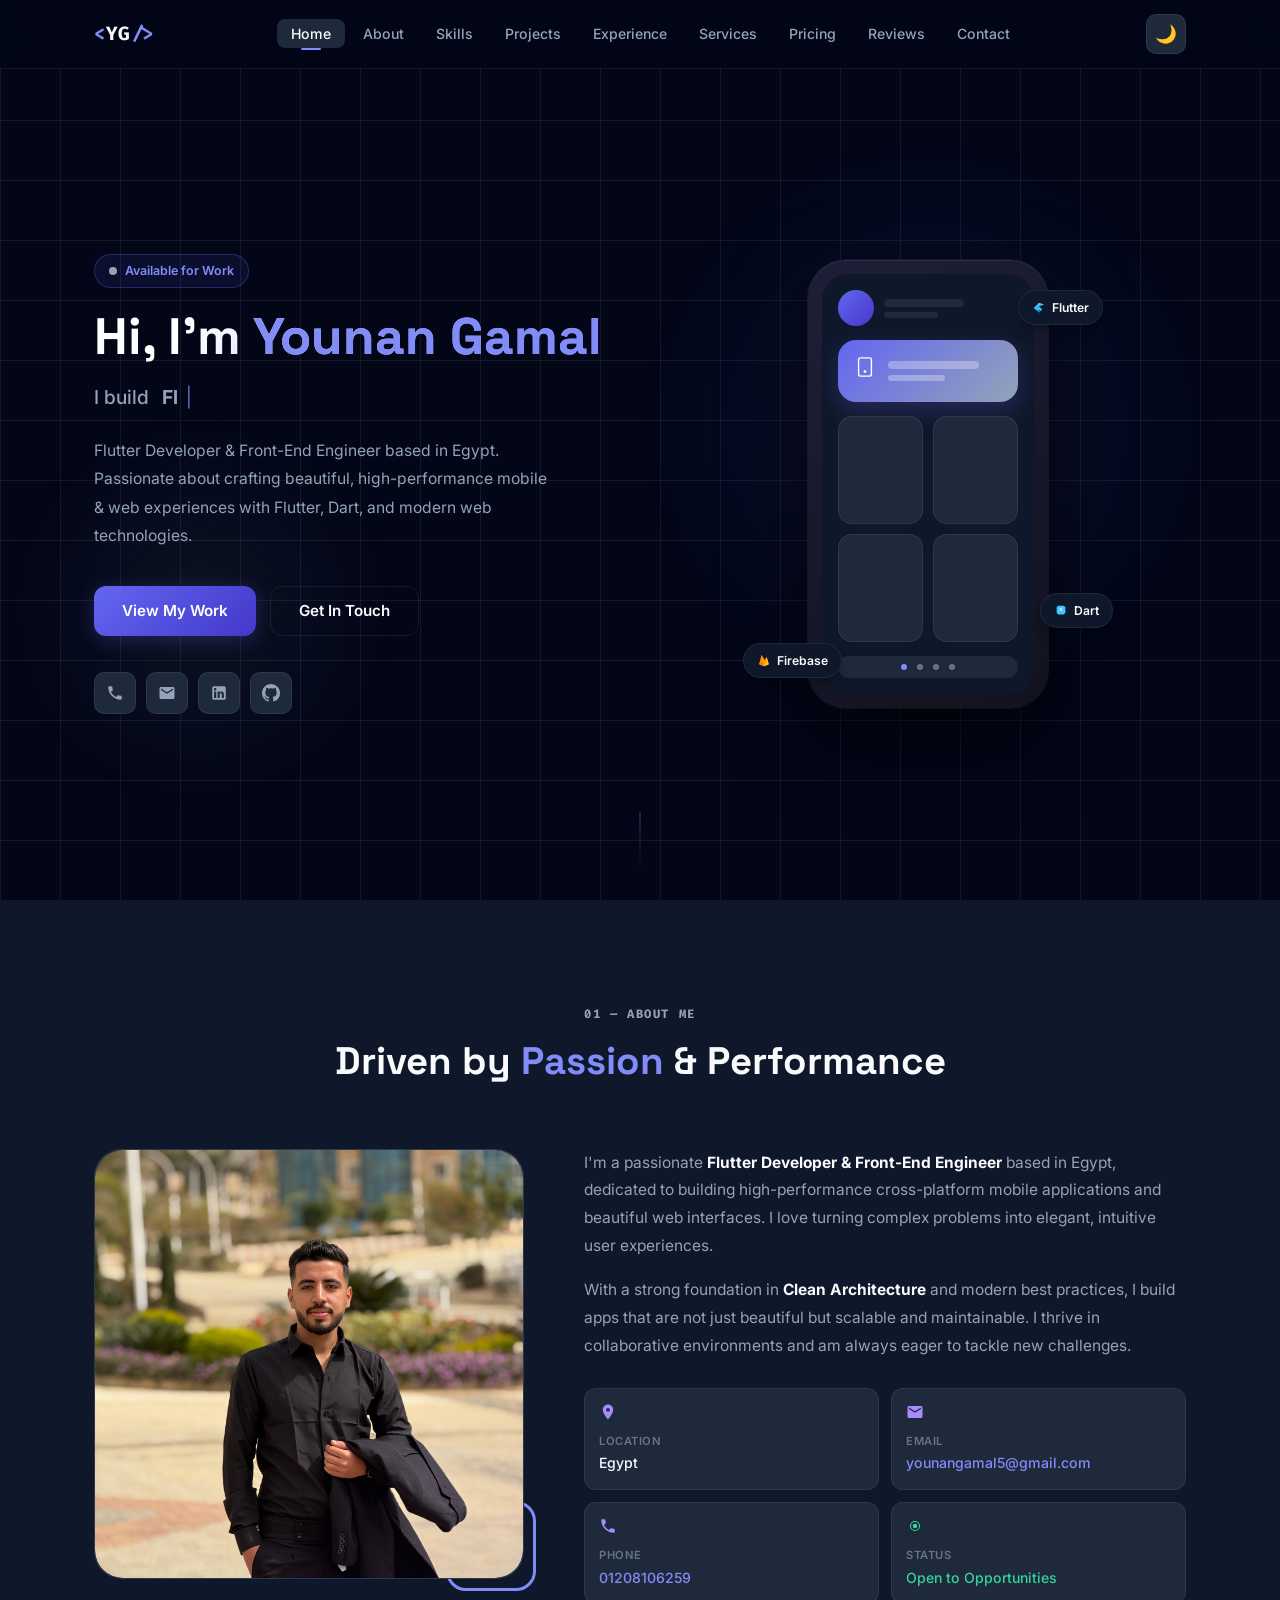
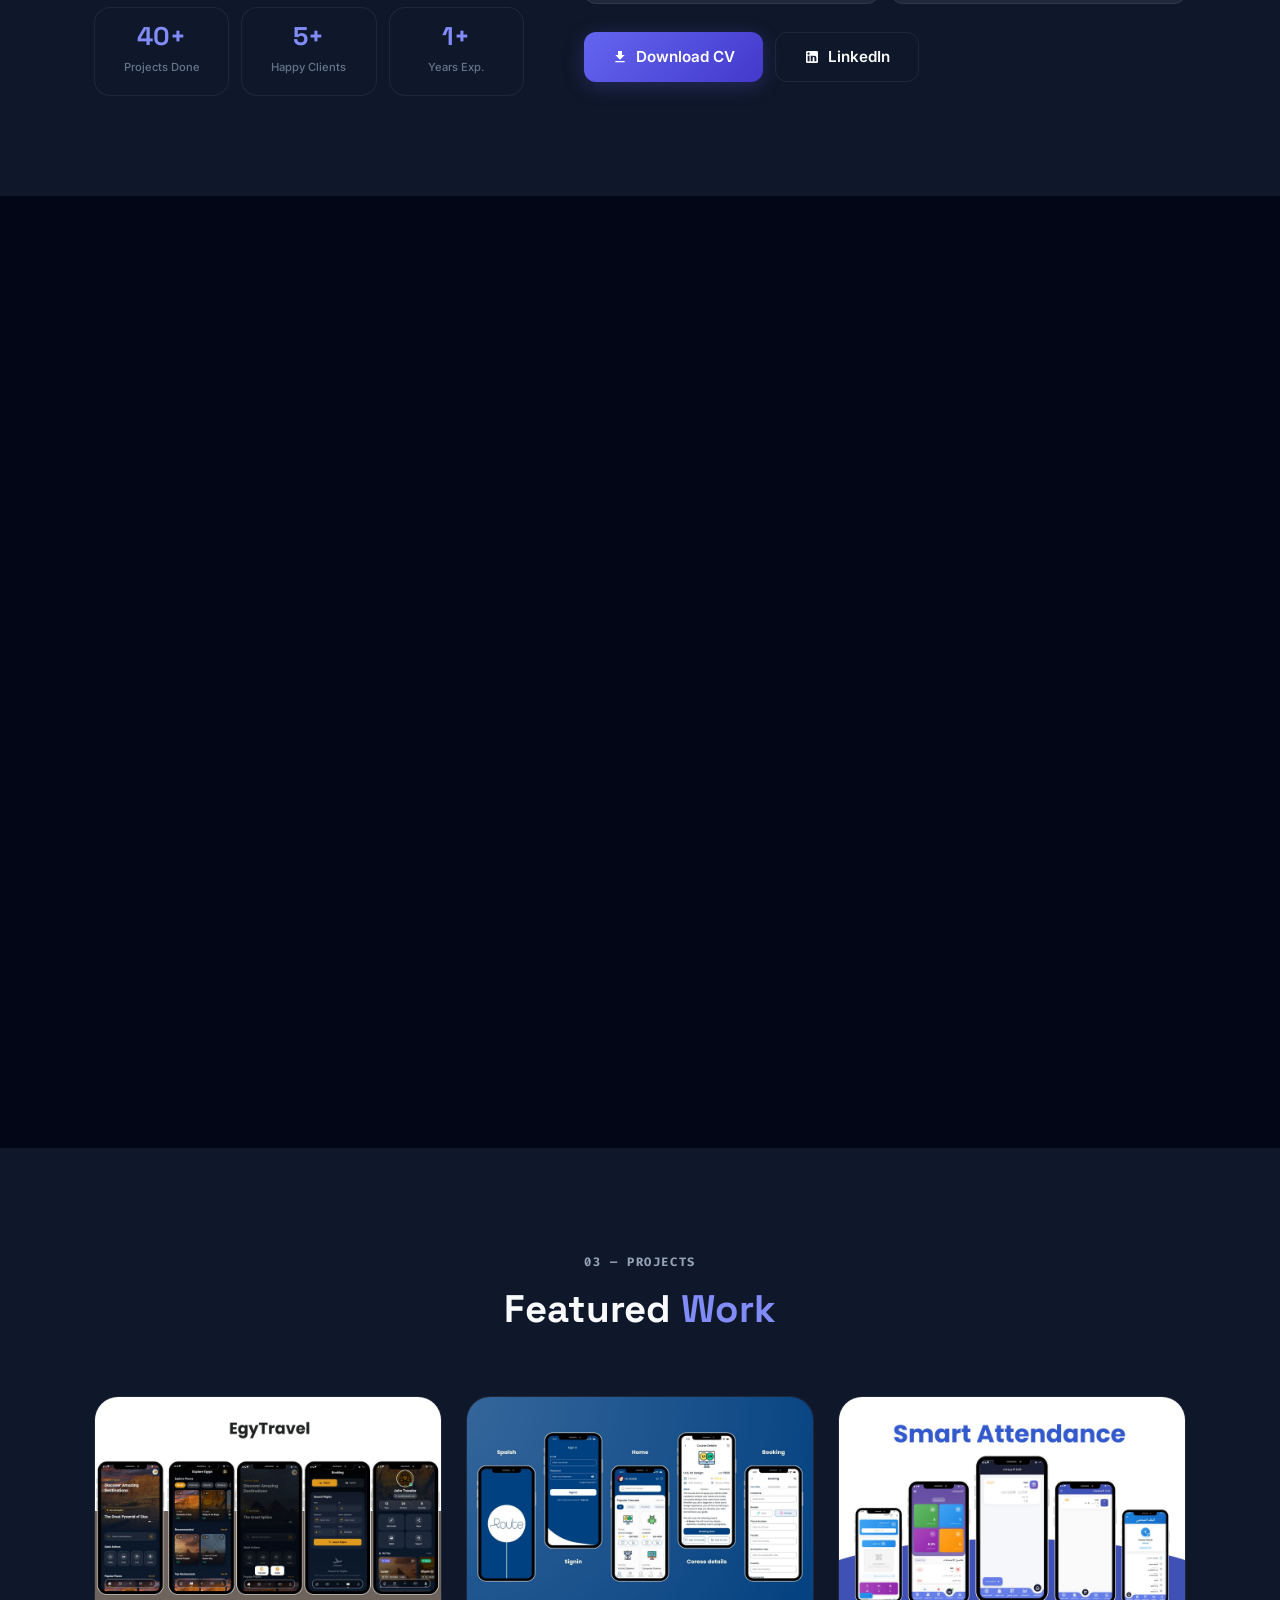
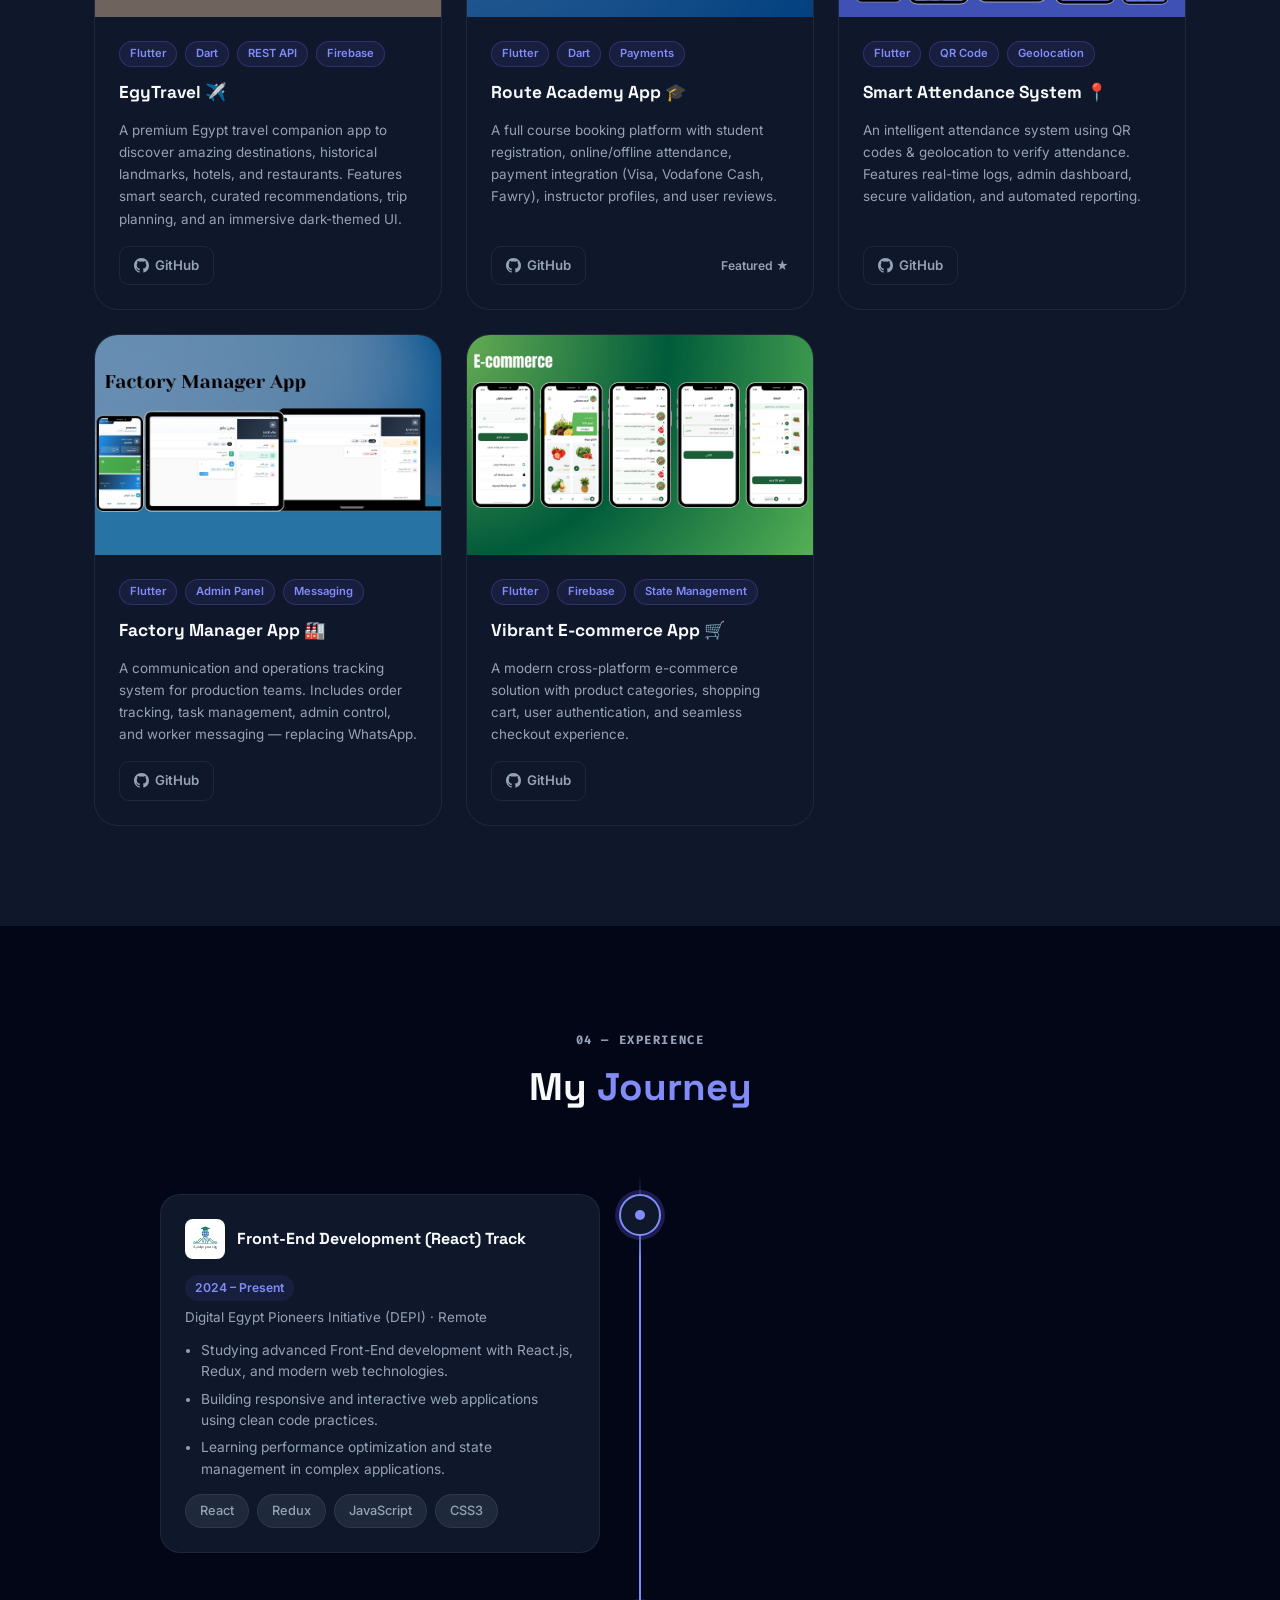
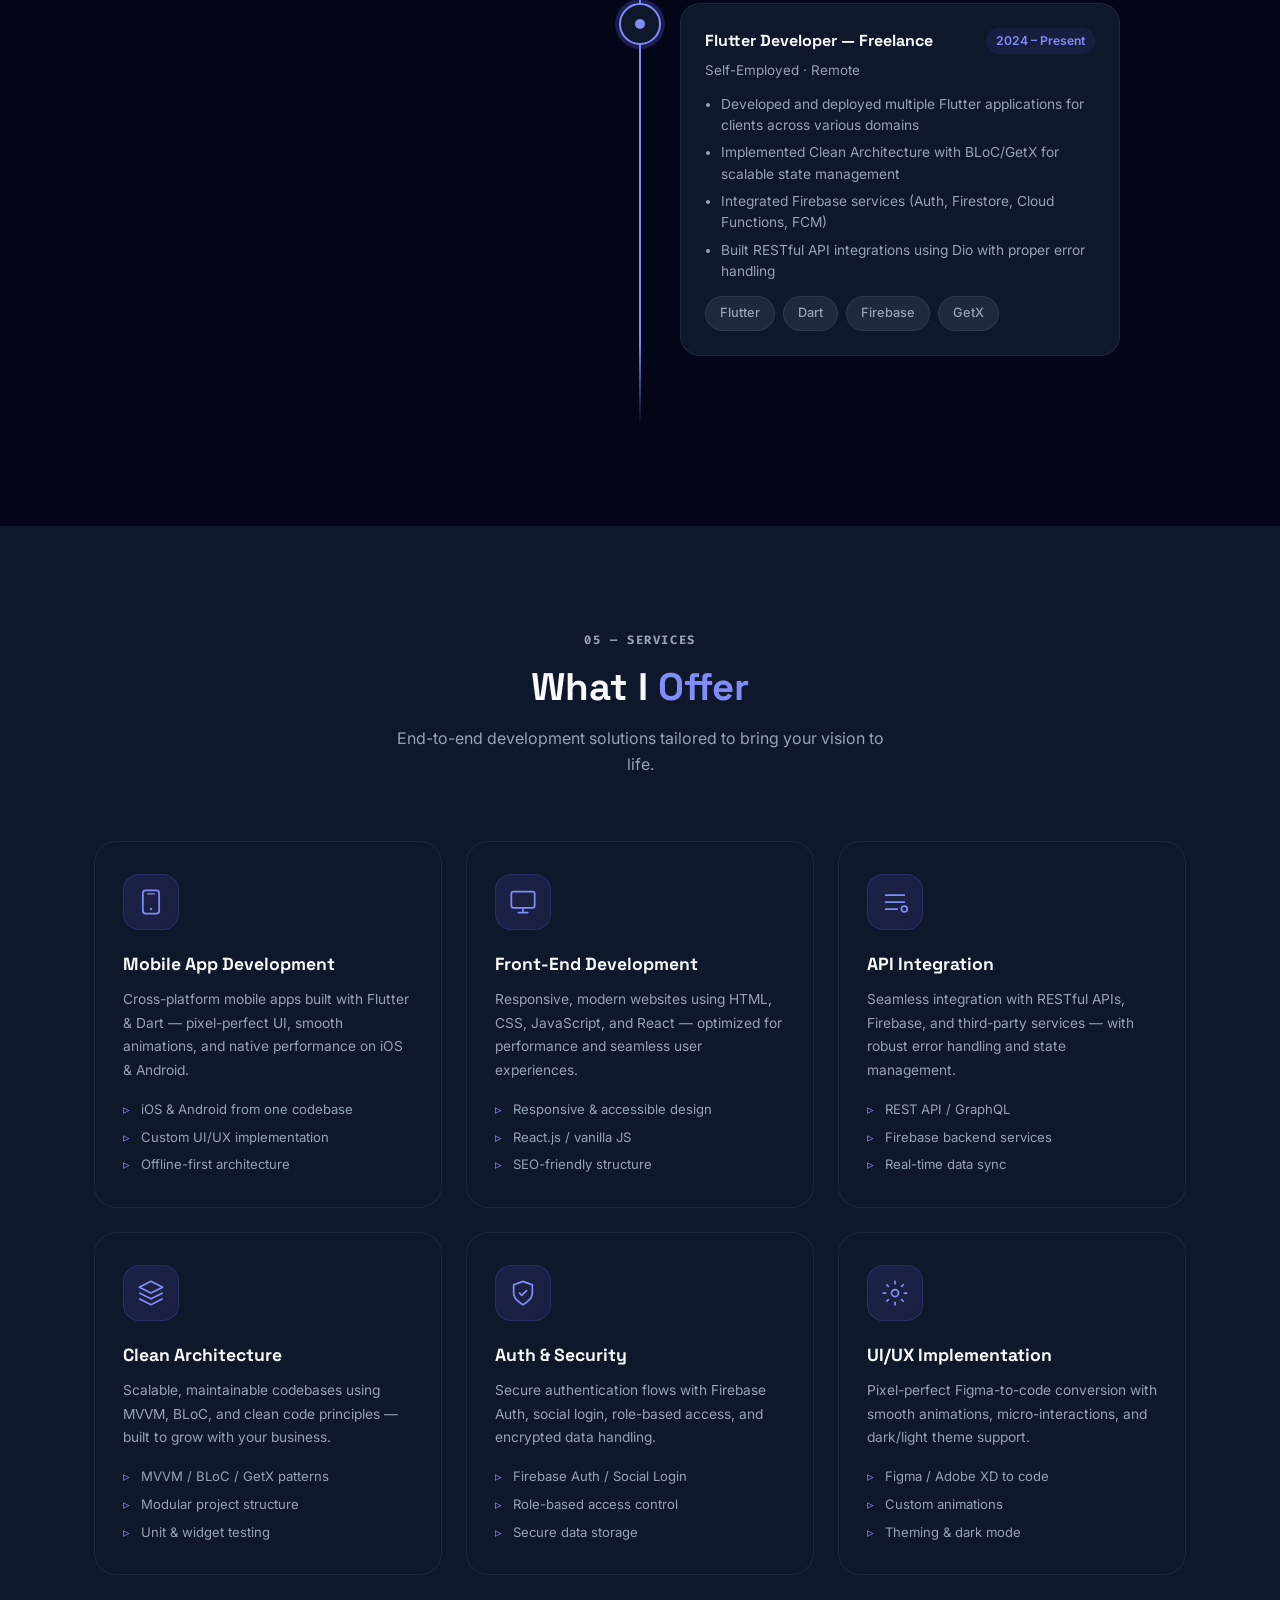
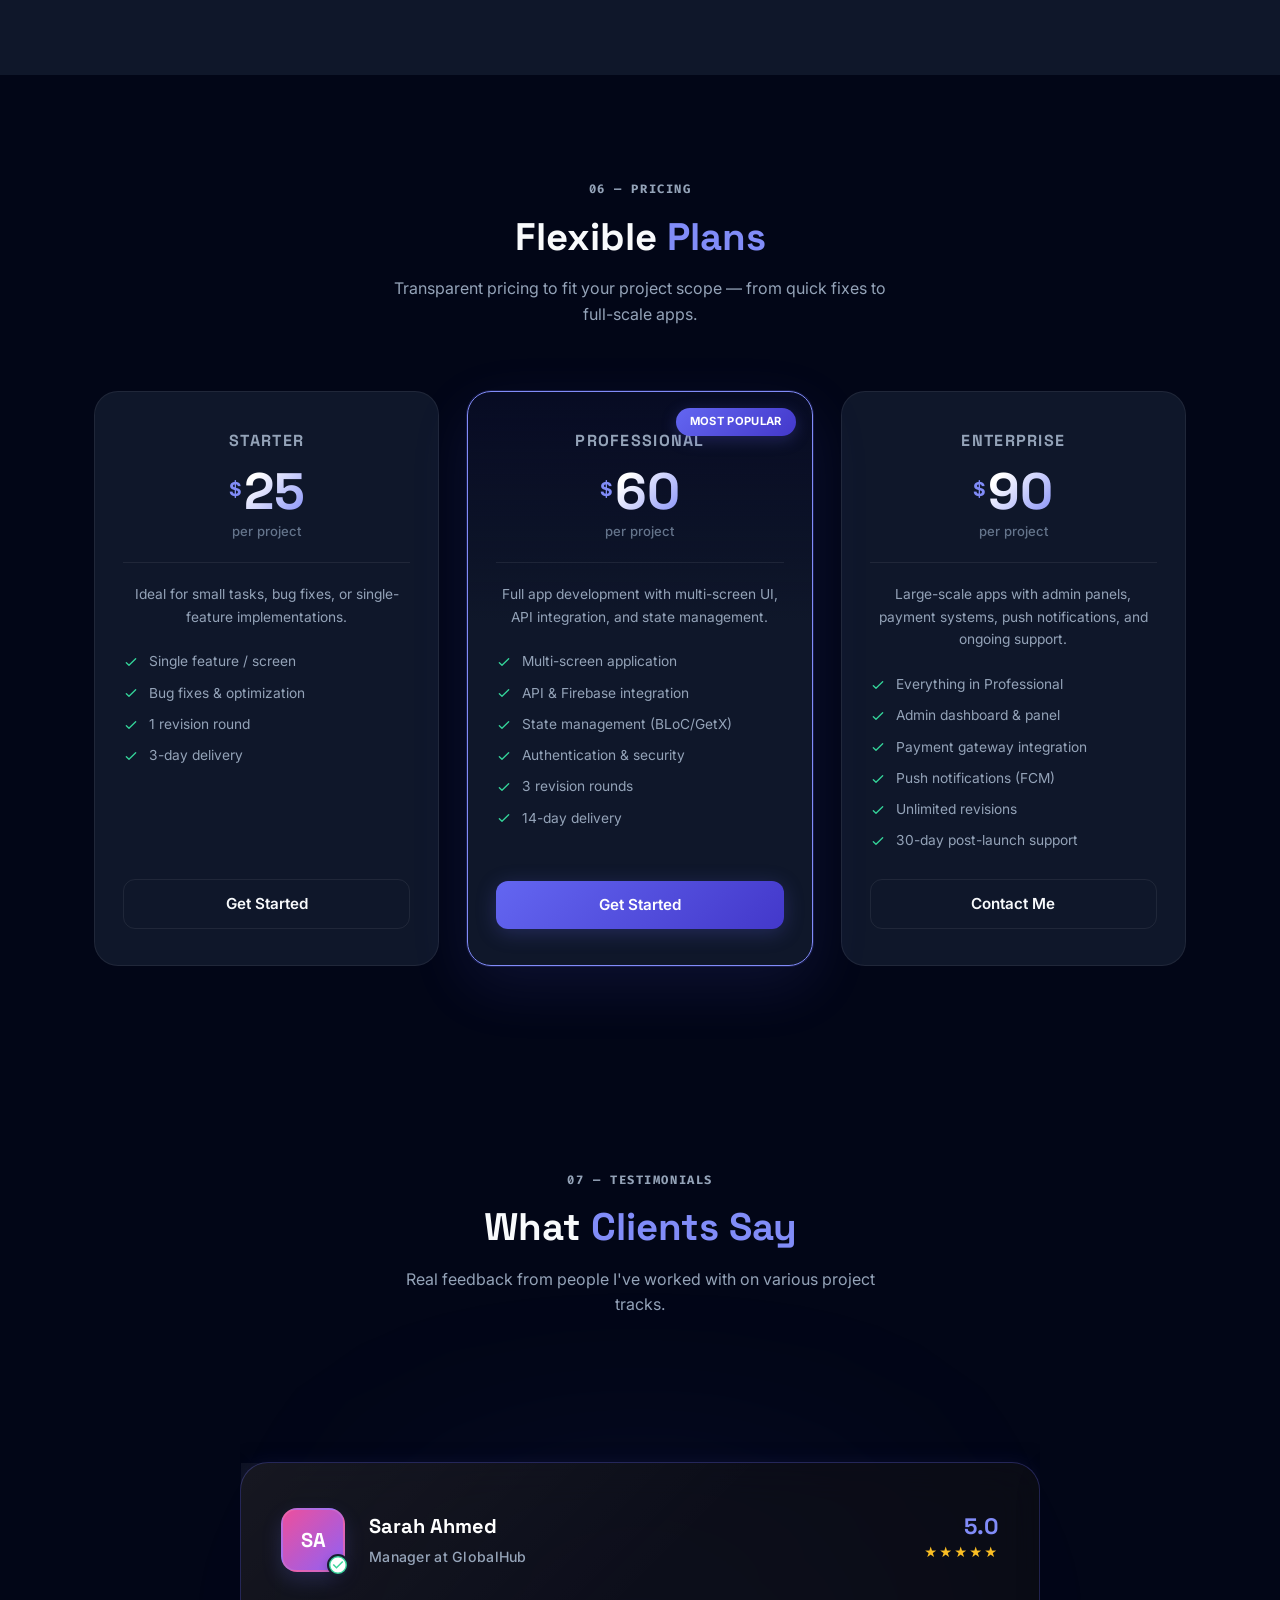
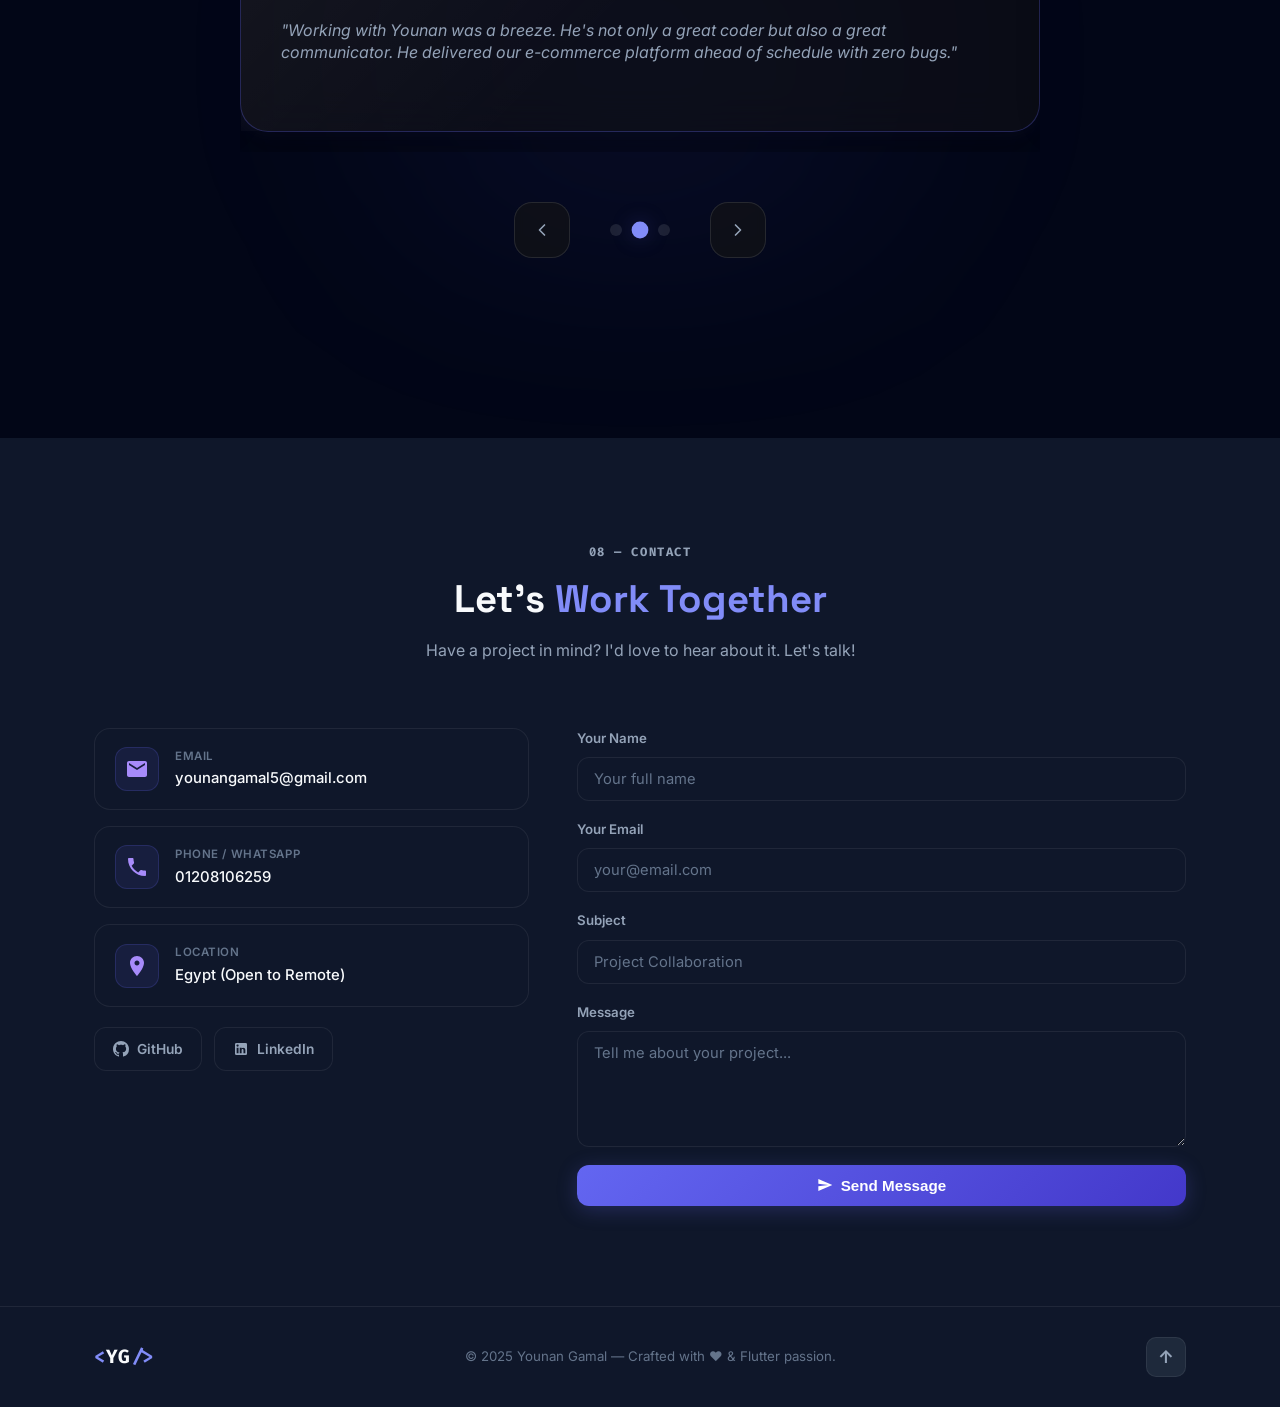
==== commit 538d1a4d: "edit" ====
--- a/index.html
+++ b/index.html
@@ -279,7 +279,7 @@
                     </div>
 
                     <div style="display:flex;gap:12px;flex-wrap:wrap;">
-                        <a href="https://drive.google.com/file/d/1IRWZxDHUXJQ0mbCaw2IUr1qblsJeE_Pp/view?usp=drive_link"
+                        <a href="https://drive.google.com/file/d/1Y5vUzRoU1vCwP_X8cO38eB0OwMftgear/view?usp=drive_link"
                             target="_blank" rel="noopener" class="btn btn-primary">
                             <svg viewBox="0 0 24 24" fill="none" width="16" height="16">
                                 <path d="M19 9h-4V3H9v6H5l7 7 7-7zM5 18v2h14v-2H5z" fill="white" />
--- a/style.css
+++ b/style.css
@@ -1871,15 +1871,14 @@
 .testimonials-container {
     padding: 60px 0 80px;
     position: relative;
-    max-width: 1000px;
-    /* Wider to allow side peeks */
+    max-width: 800px;
+    /* Focused single card width */
     margin: 0 auto;
 }
 
 .testimonials-viewport {
     overflow: hidden;
-    padding: 40px 0;
-    position: relative;
+    padding: 20px 0;
 }
 
 /* Ambient Background Glow */
@@ -1912,13 +1911,11 @@
 .testimonials-track {
     display: flex;
     transition: transform 0.8s cubic-bezier(0.16, 1, 0.3, 1);
-    gap: 30px;
-    /* Space between cards */
 }
 
 .review-card {
-    flex: 0 0 750px;
-    /* Fixed width for focus card */
+    flex: 0 0 100%;
+    /* Single card takes full width */
     padding: 45px 40px;
     background: rgba(17, 18, 23, 0.4);
     backdrop-filter: blur(20px);
@@ -1927,30 +1924,20 @@
     border-radius: 28px;
     position: relative;
     box-shadow: 0 4px 24px rgba(0, 0, 0, 0.2), inset 0 0 0 1px rgba(255, 255, 255, 0.05);
-    transition: all 0.6s cubic-bezier(0.16, 1, 0.3, 1);
-    opacity: 0.3;
-    /* Dull side cards */
-    transform: scale(0.85);
-    /* Smaller side cards */
+    transition: all 0.5s cubic-bezier(0.16, 1, 0.3, 1);
+    opacity: 1;
+    transform: none;
     display: flex;
     flex-direction: column;
+    min-height: auto;
 }
 
 .review-card.active-card {
     opacity: 1;
-    transform: scale(1.009);
-    /* Slightly pop out the active card */
+    transform: none;
     background: rgba(17, 18, 23, 0.6);
     border-color: rgba(99, 102, 241, 0.3);
-    box-shadow: 0 20px 60px rgba(0, 0, 0, 0.5), 0 0 25px rgba(99, 102, 241, 0.15);
-    z-index: 2;
-}
-
-@media (max-width: 768px) {
-    .review-card {
-        flex: 0 0 85%;
-        /* Fluid on small screens */
-    }
+    box-shadow: 0 20px 40px rgba(0, 0, 0, 0.4), 0 0 20px rgba(99, 102, 241, 0.1);
 }
 
 @media (max-width: 1250px) {
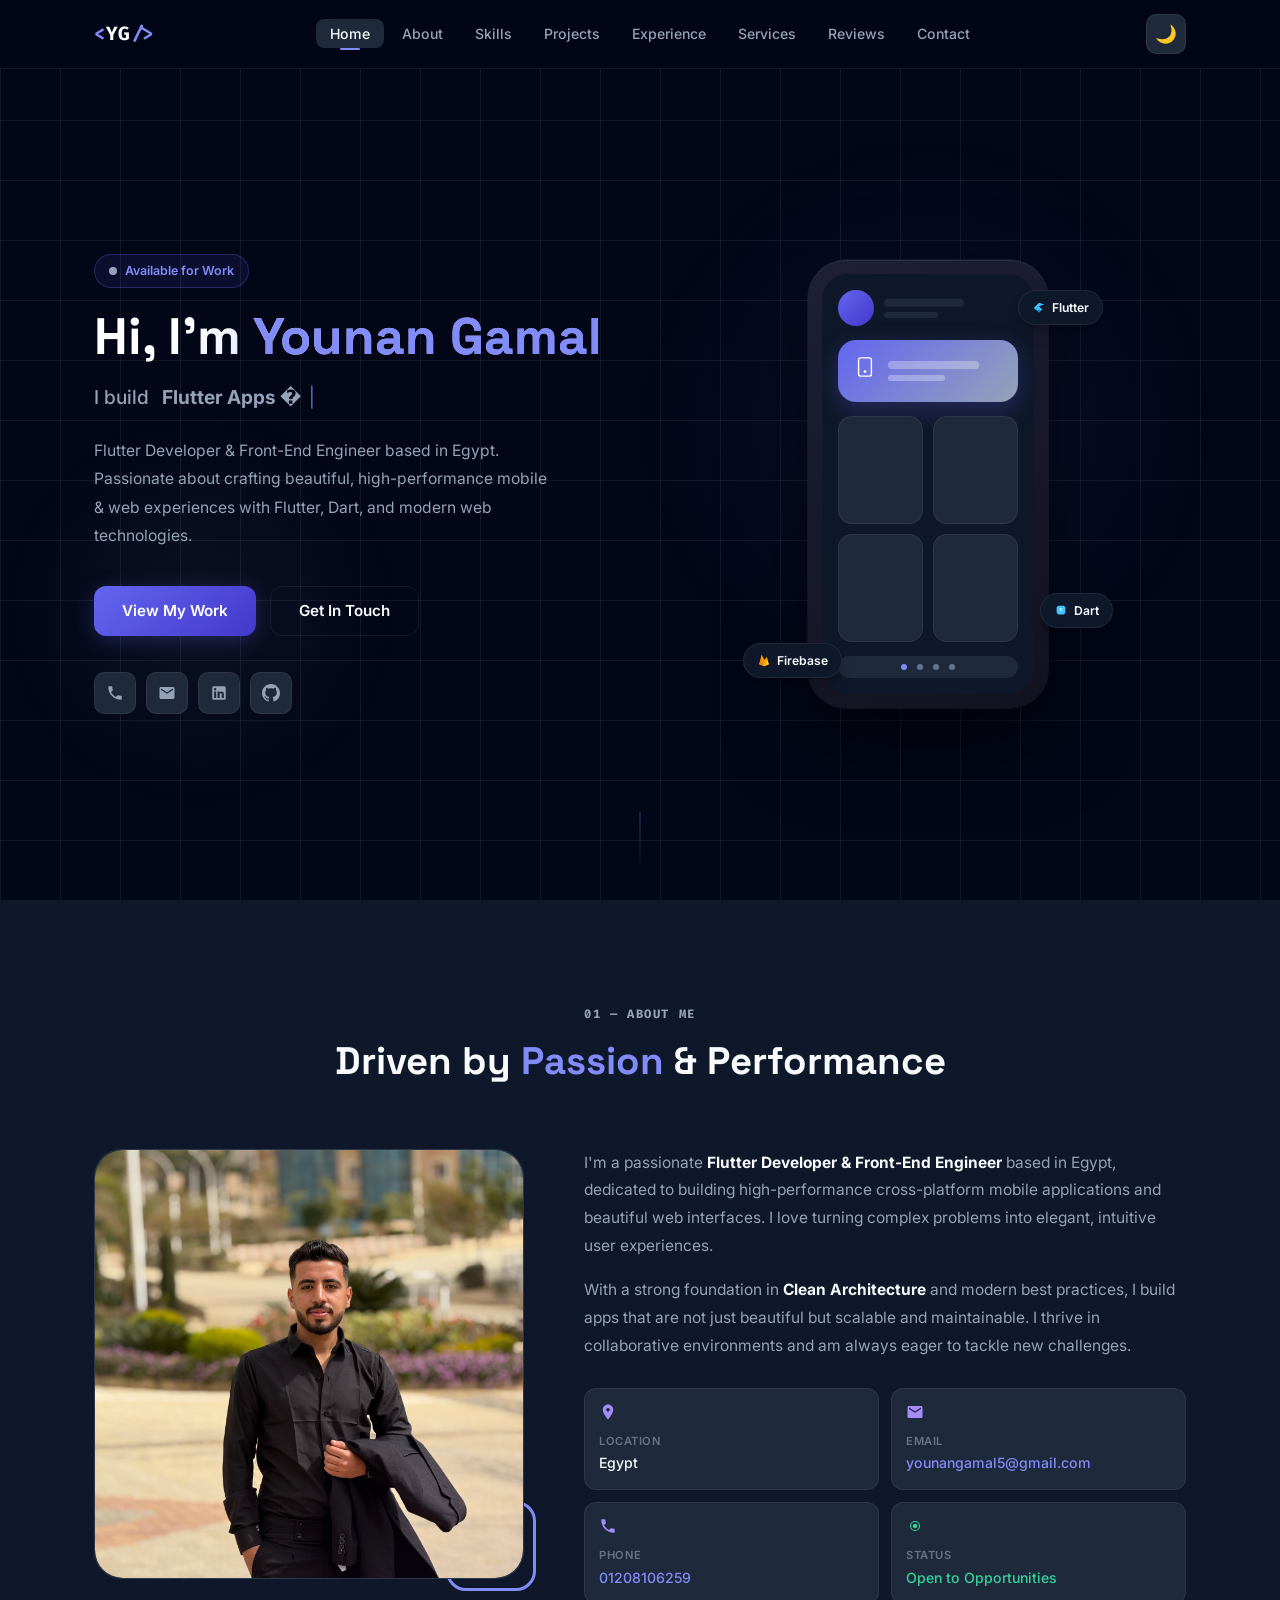
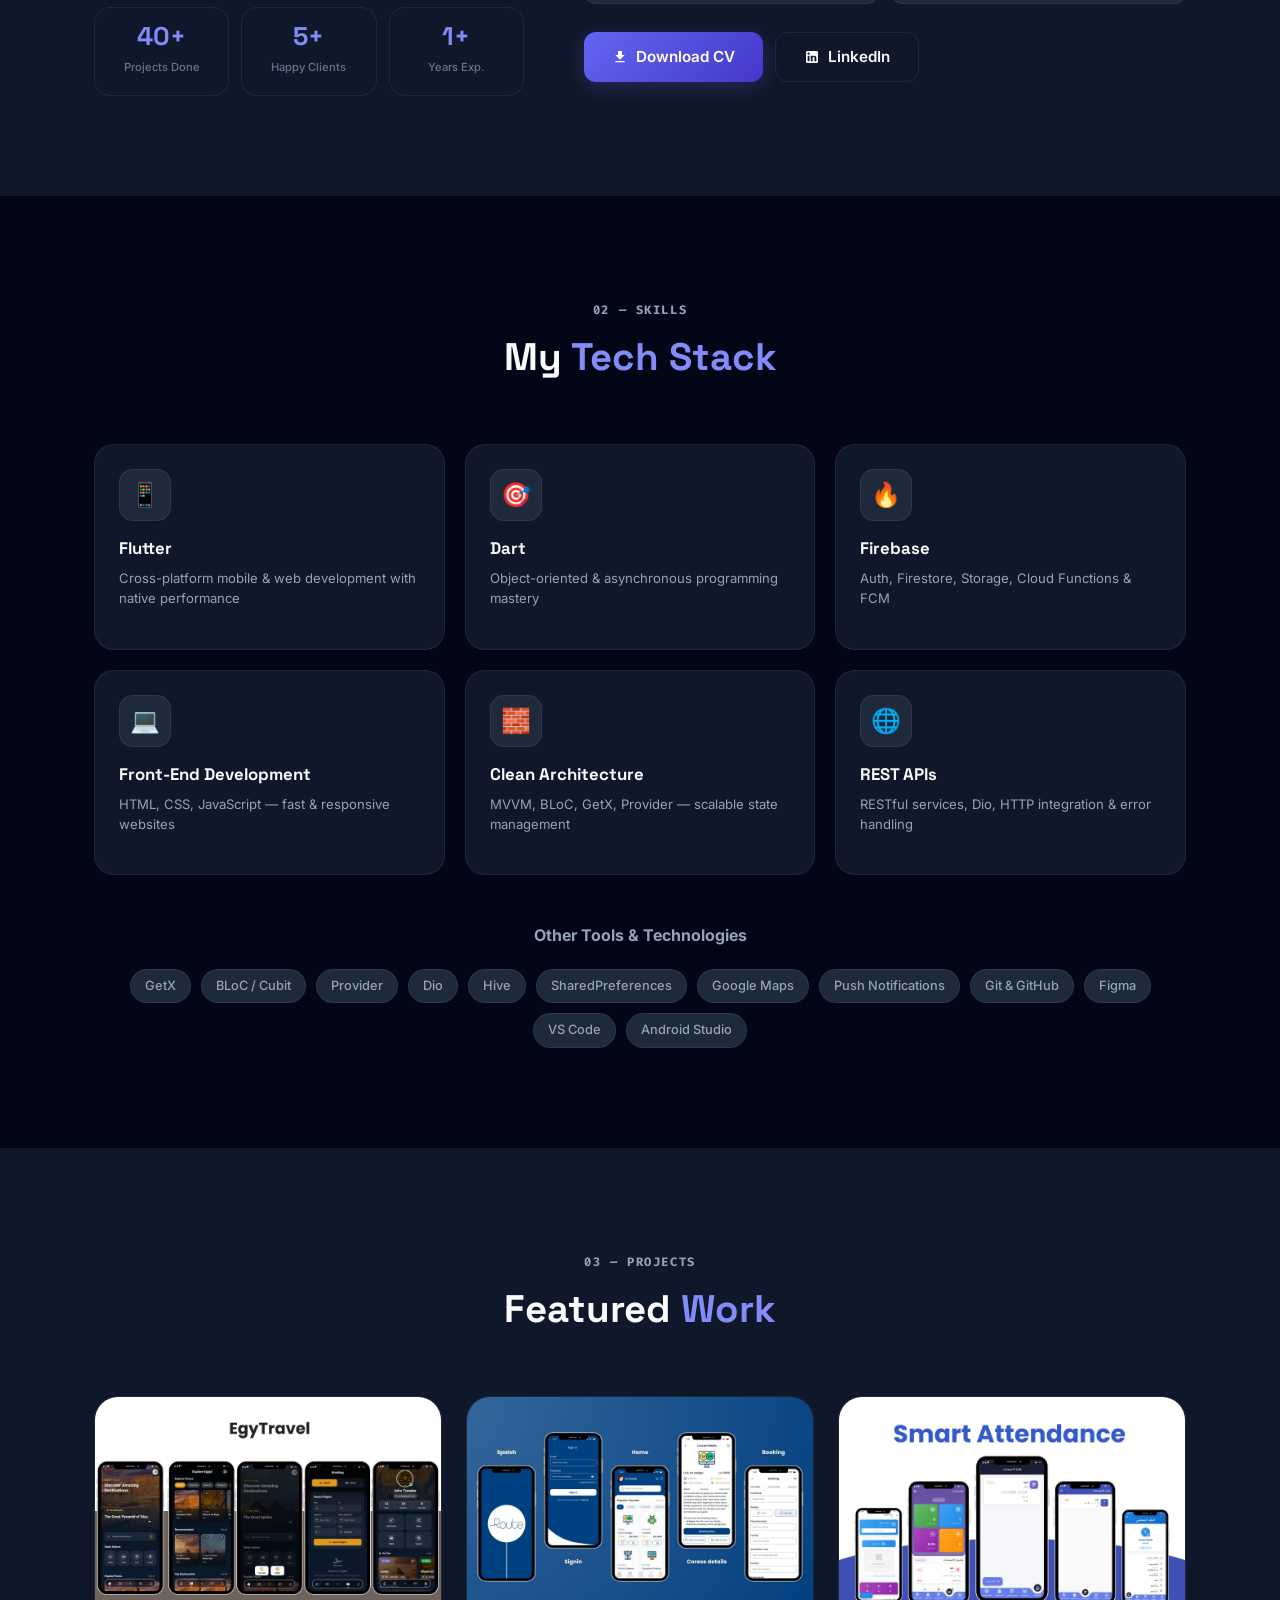
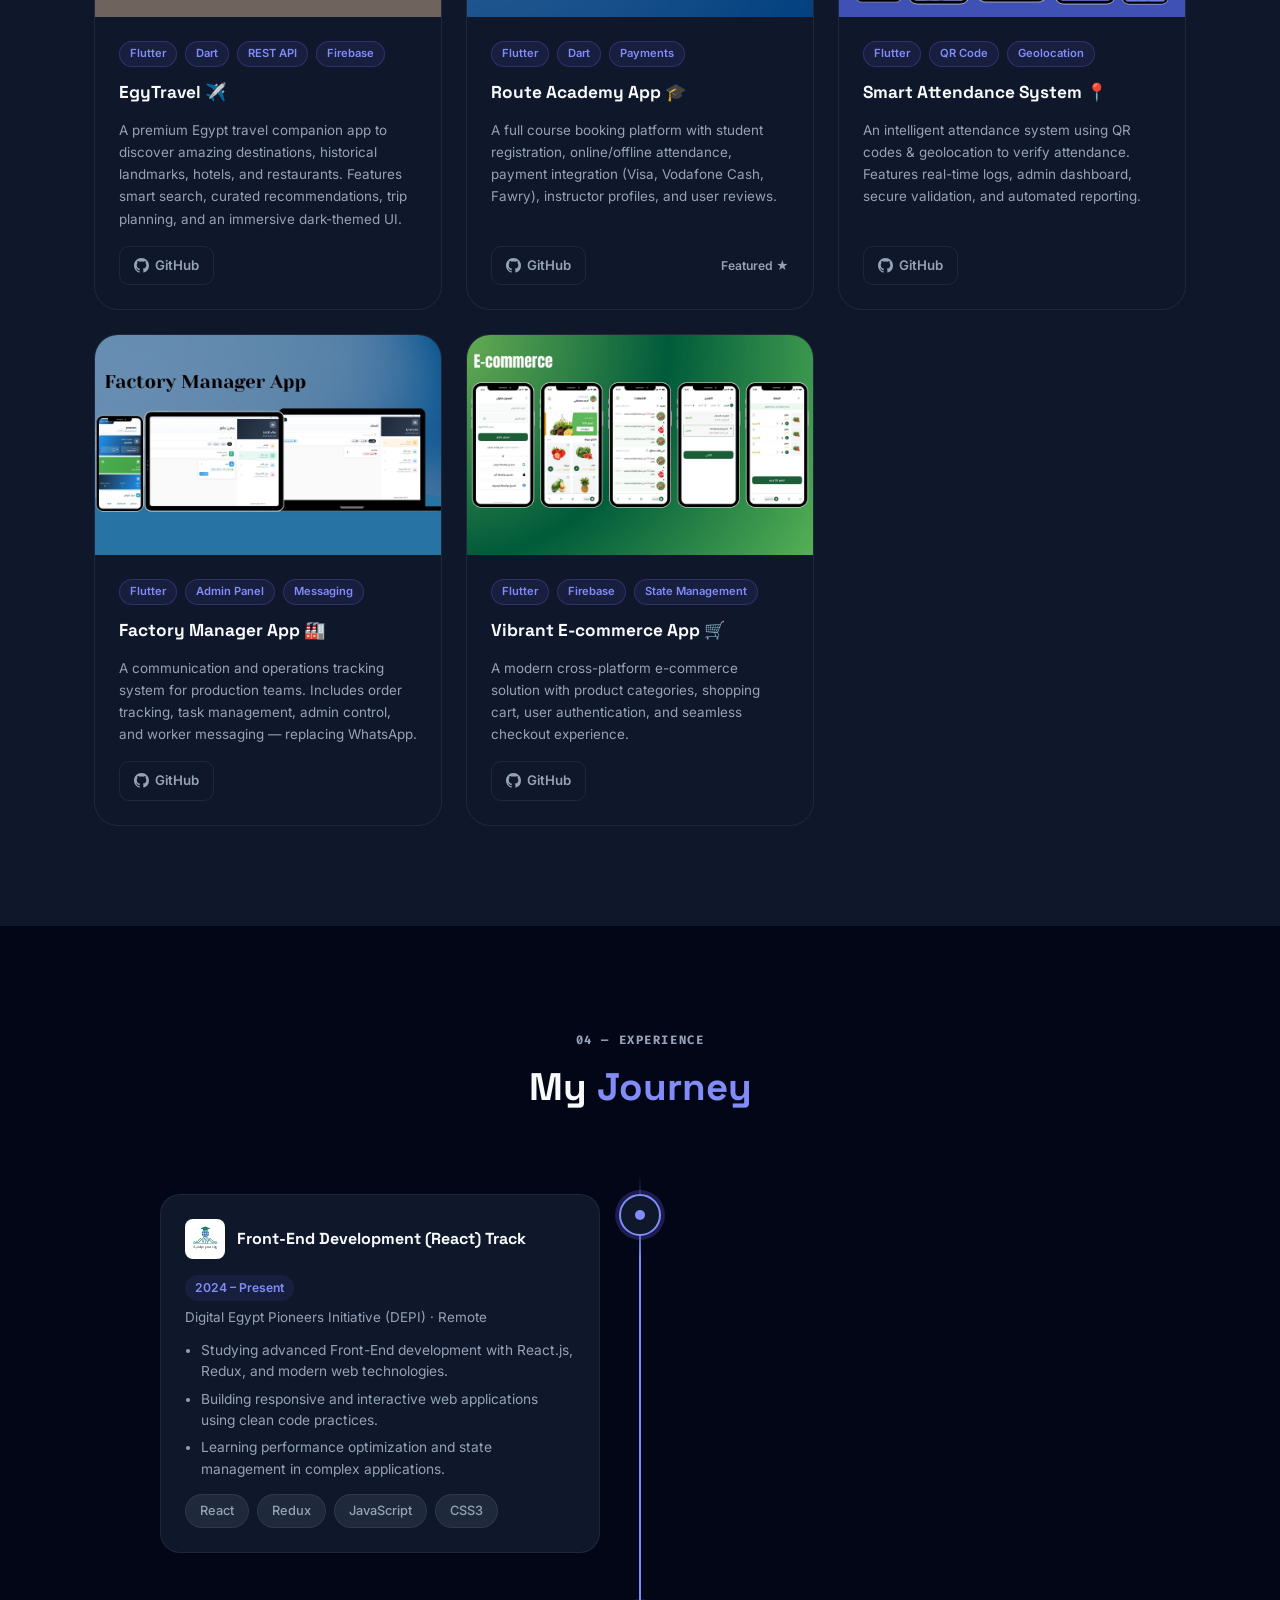
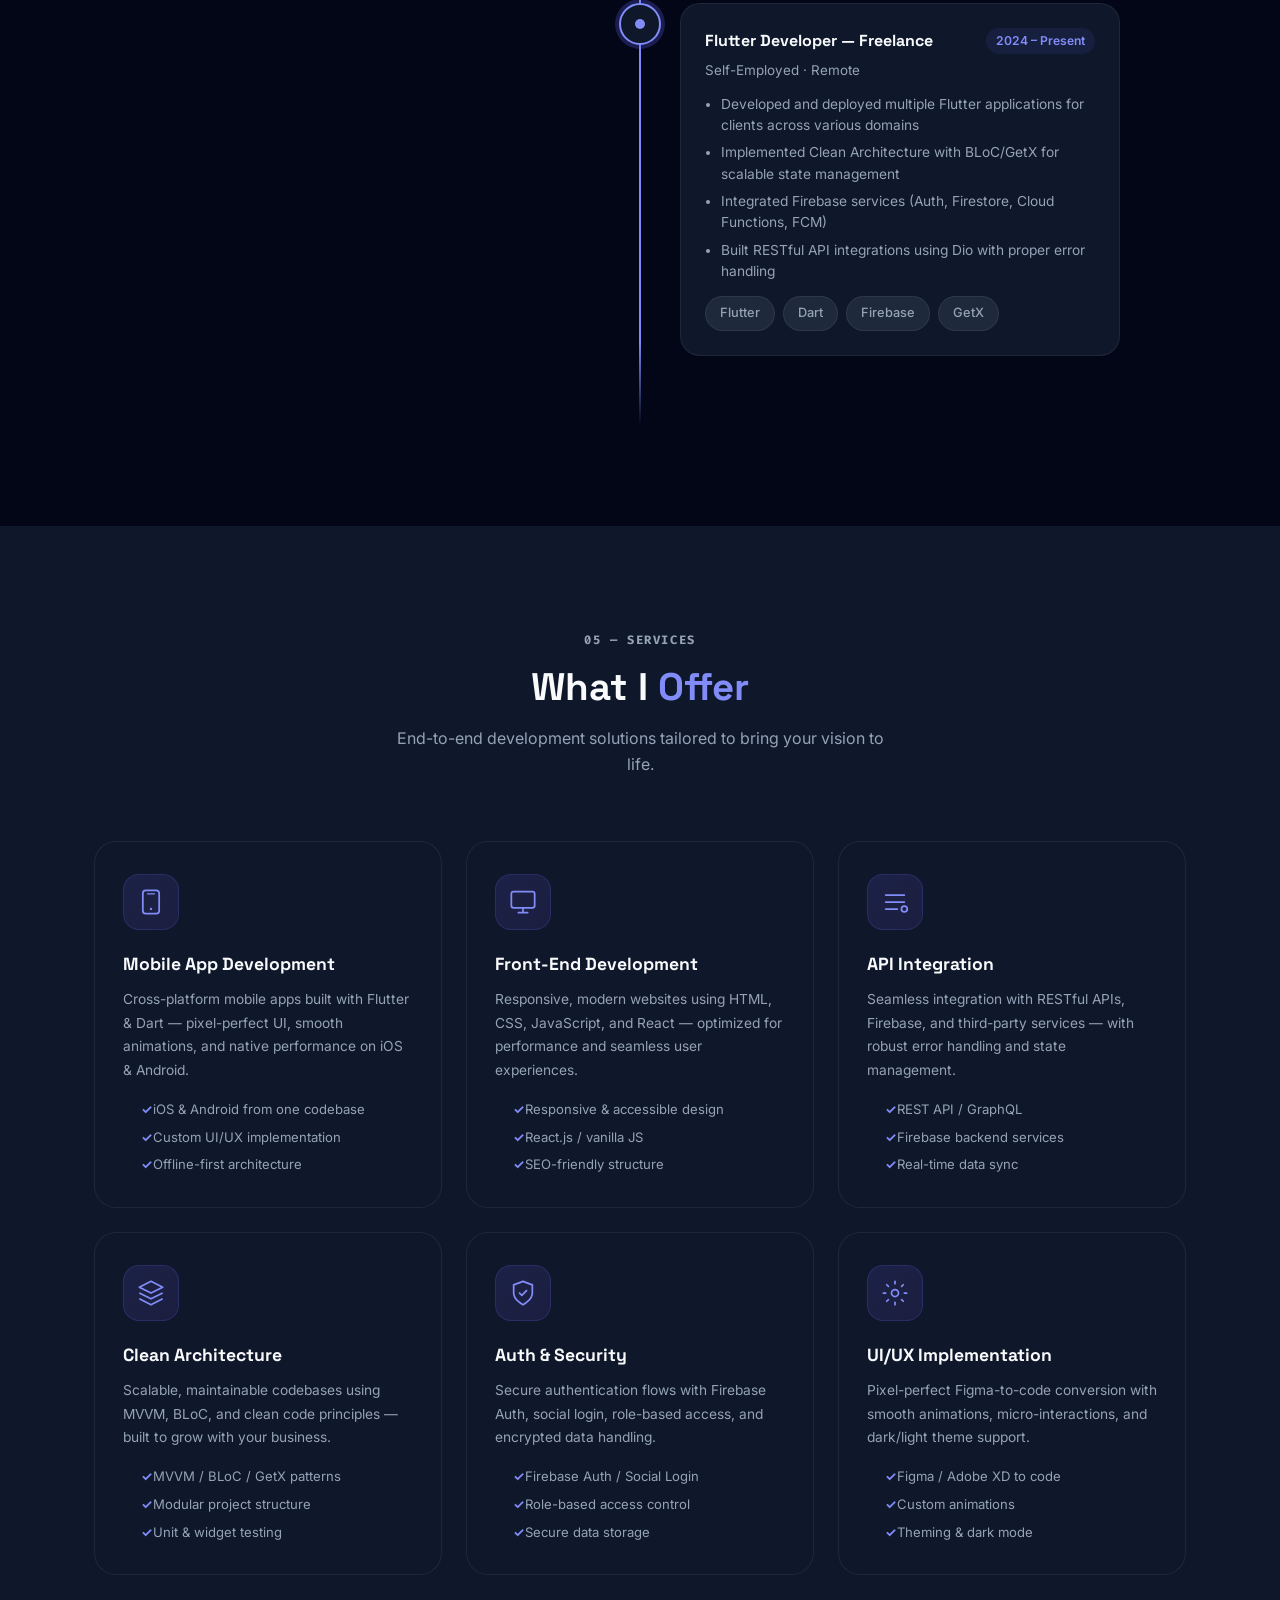
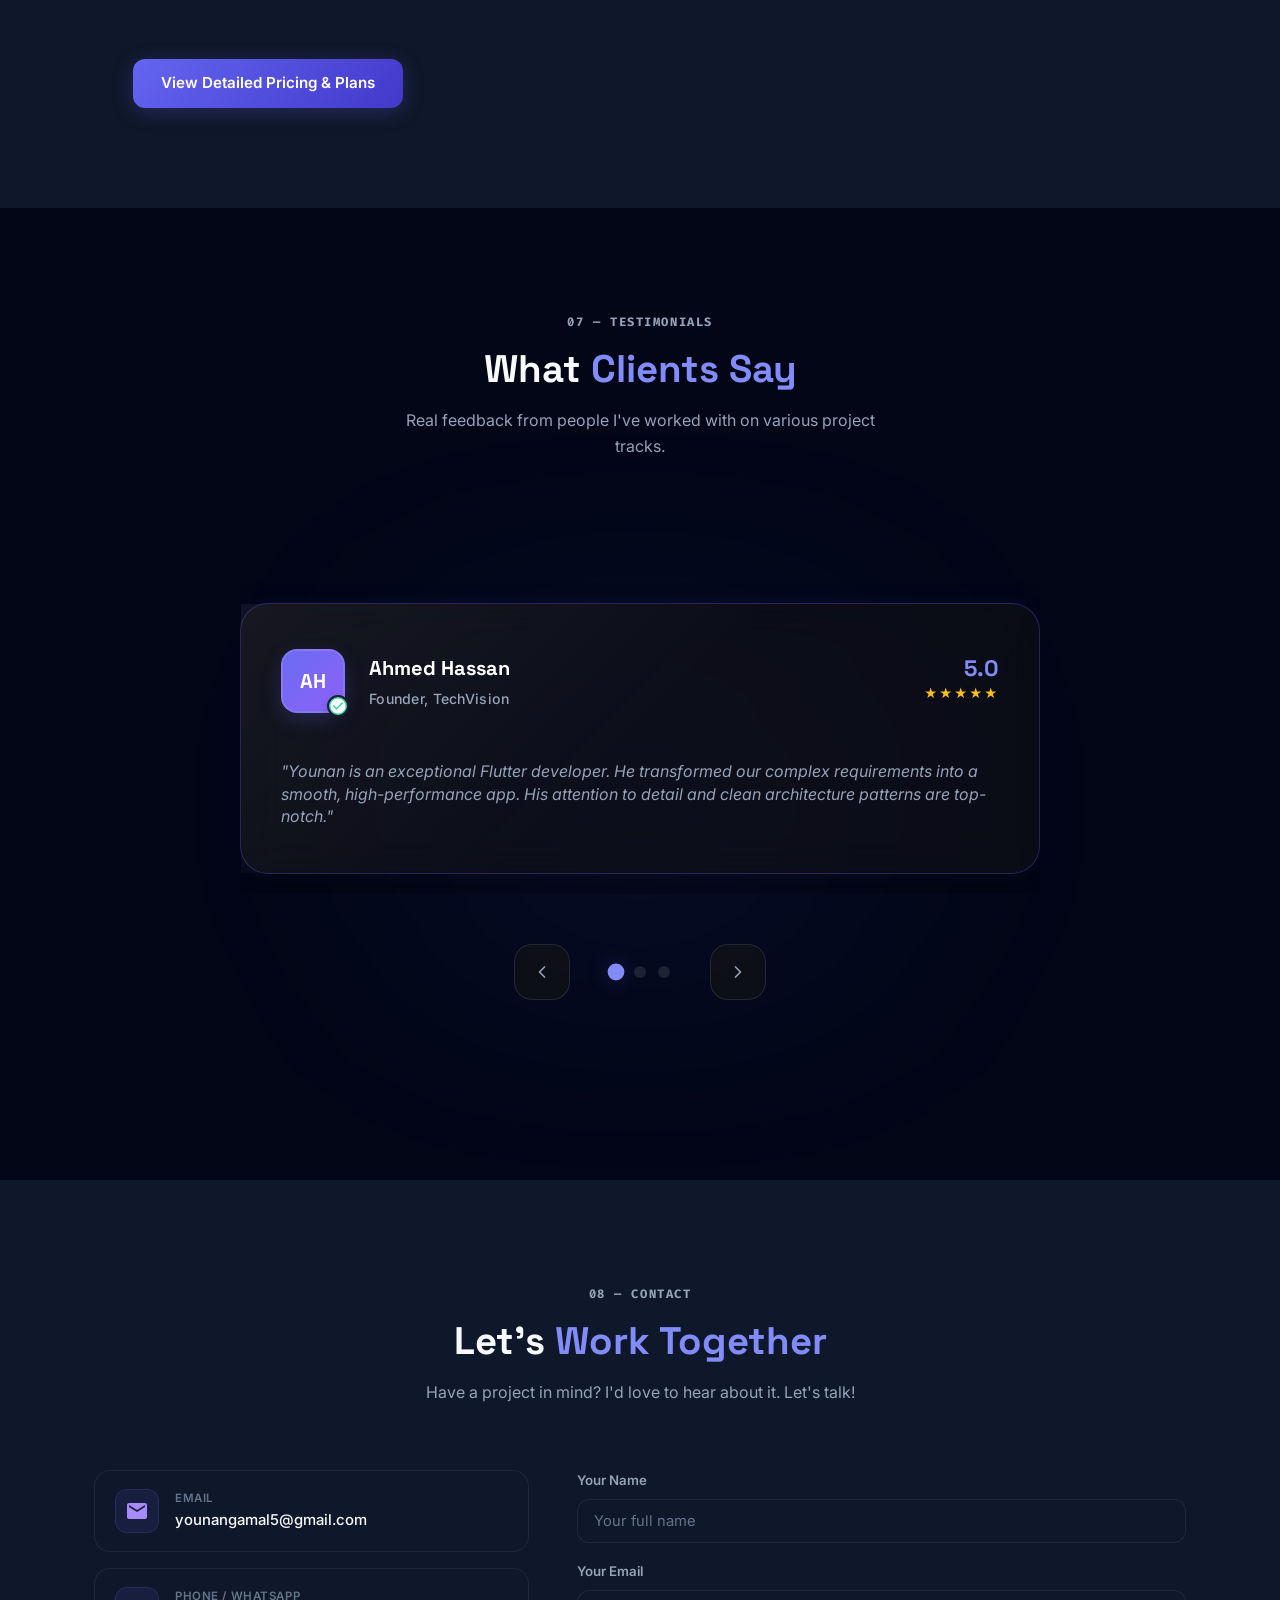
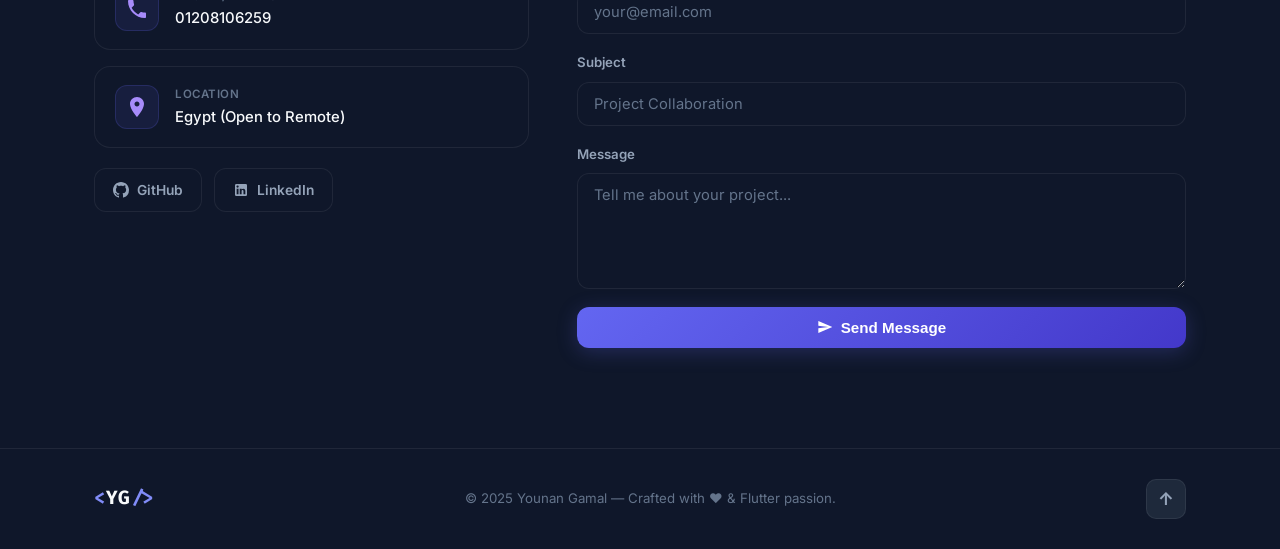
==== commit 6c888ab1: "feat: Add portfolio projects and testimonials sections to the homepage and introduce a new pricing p" ====
--- a/index.html
+++ b/index.html
@@ -29,7 +29,6 @@
                 <li><a href="#projects" class="nav-link">Projects</a></li>
                 <li><a href="#experience" class="nav-link">Experience</a></li>
                 <li><a href="#services" class="nav-link">Services</a></li>
-                <li><a href="#pricing" class="nav-link">Pricing</a></li>
                 <li><a href="#testimonials" class="nav-link">Reviews</a></li>
                 <li><a href="#contact" class="nav-link">Contact</a></li>
             </ul>
@@ -382,158 +381,7 @@
             </div>
 
             <div class="projects-grid">
-                <!-- EgyTravel App -->
-                <article class="project-card reveal" data-category="Flutter Development" data-status="Completed"
-                    data-features="Discover Egypt's top destinations & landmarks|Smart search with curated recommendations|Trip planning & itinerary builder|Immersive dark-themed UI with smooth animations|Hotel & restaurant discovery with ratings"
-                    data-github="https://github.com/YounanGamal">
-                    <div class="project-img-preview">
-                        <img src="assets/images/egytravel.jpg" alt="EgyTravel ✈️" class="project-screenshot" />
-                    </div>
-                    <div class="project-info">
-                        <div class="project-tags-top">
-                            <span class="ptag">Flutter</span>
-                            <span class="ptag">Dart</span>
-                            <span class="ptag">REST API</span>
-                            <span class="ptag">Firebase</span>
-                        </div>
-                        <h3 class="project-name">EgyTravel ✈️</h3>
-                        <p class="project-desc">A premium Egypt travel companion app to discover amazing destinations,
-                            historical landmarks, hotels, and restaurants. Features smart search, curated
-                            recommendations, trip planning, and an immersive dark-themed UI.</p>
-                        <div class="project-links">
-                            <a href="https://github.com/YounanGamal" class="proj-link" target="_blank" rel="noopener">
-                                <svg viewBox="0 0 24 24" fill="currentColor" width="15" height="15">
-                                    <path
-                                        d="M12 0C5.37 0 0 5.37 0 12c0 5.31 3.435 9.795 8.205 11.385.6.105.825-.255.825-.57 0-.285-.015-1.23-.015-2.235-3.015.555-3.795-.735-4.035-1.41-.135-.345-.72-1.41-1.23-1.695-.42-.225-1.02-.78-.015-.795.945-.015 1.62.87 1.845 1.23 1.08 1.815 2.805 1.305 3.495.99.105-.78.42-1.305.765-1.605-2.67-.3-5.46-1.335-5.46-5.925 0-1.305.465-2.385 1.23-3.225-.12-.3-.54-1.53.12-3.18 0 0 1.005-.315 3.3 1.23.96-.27 1.98-.405 3-.405s2.04.135 3 .405c2.295-1.56 3.3-1.23 3.3-1.23.66 1.65.24 2.88.12 3.18.765.84 1.23 1.905 1.23 3.225 0 4.605-2.805 5.625-5.475 5.925.435.375.81 1.095.81 2.22 0 1.605-.015 2.895-.015 3.3 0 .315.225.69.825.57A12.02 12.02 0 0 0 24 12c0-6.63-5.37-12-12-12z" />
-                                </svg>
-                                GitHub
-                            </a>
-                        </div>
-                    </div>
-                </article>
-
-                <!-- Route Academy App -->
-                <article class="project-card reveal" data-category="Flutter Development" data-status="Completed"
-                    data-features="Student registration & profile management|Online/offline attendance tracking|Payment integration (Visa, Vodafone Cash, Fawry)|Instructor profiles with course listings|User reviews & ratings system"
-                    data-github="https://github.com/YounanGamal/route_app">
-                    <div class="project-img-preview">
-                        <img src="assets/images/route app.jpg" alt="Route Academy App" class="project-screenshot" />
-                    </div>
-                    <div class="project-info">
-                        <div class="project-tags-top">
-                            <span class="ptag">Flutter</span>
-                            <span class="ptag">Dart</span>
-                            <span class="ptag">Payments</span>
-                        </div>
-                        <h3 class="project-name">Route Academy App 🎓</h3>
-                        <p class="project-desc">A full course booking platform with student registration, online/offline
-                            attendance, payment integration (Visa, Vodafone Cash, Fawry), instructor profiles, and user
-                            reviews.</p>
-                        <div class="project-links">
-                            <a href="https://github.com/YounanGamal/route_app" class="proj-link" target="_blank"
-                                rel="noopener">
-                                <svg viewBox="0 0 24 24" fill="currentColor" width="15" height="15">
-                                    <path
-                                        d="M12 0C5.37 0 0 5.37 0 12c0 5.31 3.435 9.795 8.205 11.385.6.105.825-.255.825-.57 0-.285-.015-1.23-.015-2.235-3.015.555-3.795-.735-4.035-1.41-.135-.345-.72-1.41-1.23-1.695-.42-.225-1.02-.78-.015-.795.945-.015 1.62.87 1.845 1.23 1.08 1.815 2.805 1.305 3.495.99.105-.78.42-1.305.765-1.605-2.67-.3-5.46-1.335-5.46-5.925 0-1.305.465-2.385 1.23-3.225-.12-.3-.54-1.53.12-3.18 0 0 1.005-.315 3.3 1.23.96-.27 1.98-.405 3-.405s2.04.135 3 .405c2.295-1.56 3.3-1.23 3.3-1.23.66 1.65.24 2.88.12 3.18.765.84 1.23 1.905 1.23 3.225 0 4.605-2.805 5.625-5.475 5.925.435.375.81 1.095.81 2.22 0 1.605-.015 2.895-.015 3.3 0 .315.225.69.825.57A12.02 12.02 0 0 0 24 12c0-6.63-5.37-12-12-12z" />
-                                </svg>
-                                GitHub
-                            </a>
-                            <span class="proj-featured">Featured ★</span>
-                        </div>
-                    </div>
-                </article>
-
-                <!-- Smart Attendance System -->
-                <article class="project-card reveal" data-category="Flutter Development" data-status="Completed"
-                    data-features="QR code scanning for attendance verification|Geolocation-based presence validation|Real-time attendance logs & analytics|Admin dashboard with full control|Automated PDF report generation"
-                    data-github="https://github.com/YounanGamal">
-                    <div class="project-img-preview">
-                        <img src="assets/images/smart_attendance.jpg" alt="Smart Attendance System"
-                            class="project-screenshot" />
-                    </div>
-                    <div class="project-info">
-                        <div class="project-tags-top">
-                            <span class="ptag">Flutter</span>
-                            <span class="ptag">QR Code</span>
-                            <span class="ptag">Geolocation</span>
-                        </div>
-                        <h3 class="project-name">Smart Attendance System 📍</h3>
-                        <p class="project-desc">An intelligent attendance system using QR codes &amp; geolocation to
-                            verify attendance. Features real-time logs, admin dashboard, secure validation, and
-                            automated reporting.</p>
-                        <div class="project-links">
-                            <a href="https://github.com/YounanGamal" class="proj-link" target="_blank" rel="noopener">
-                                <svg viewBox="0 0 24 24" fill="currentColor" width="15" height="15">
-                                    <path
-                                        d="M12 0C5.37 0 0 5.37 0 12c0 5.31 3.435 9.795 8.205 11.385.6.105.825-.255.825-.57 0-.285-.015-1.23-.015-2.235-3.015.555-3.795-.735-4.035-1.41-.135-.345-.72-1.41-1.23-1.695-.42-.225-1.02-.78-.015-.795.945-.015 1.62.87 1.845 1.23 1.08 1.815 2.805 1.305 3.495.99.105-.78.42-1.305.765-1.605-2.67-.3-5.46-1.335-5.46-5.925 0-1.305.465-2.385 1.23-3.225-.12-.3-.54-1.53.12-3.18 0 0 1.005-.315 3.3 1.23.96-.27 1.98-.405 3-.405s2.04.135 3 .405c2.295-1.56 3.3-1.23 3.3-1.23.66 1.65.24 2.88.12 3.18.765.84 1.23 1.905 1.23 3.225 0 4.605-2.805 5.625-5.475 5.925.435.375.81 1.095.81 2.22 0 1.605-.015 2.895-.015 3.3 0 .315.225.69.825.57A12.02 12.02 0 0 0 24 12c0-6.63-5.37-12-12-12z" />
-                                </svg>
-                                GitHub
-                            </a>
-                        </div>
-                    </div>
-                </article>
-
-                <!-- Clothing Factory App -->
-                <article class="project-card reveal" data-category="Flutter Development" data-status="Completed"
-                    data-features="Real-time team messaging replacing WhatsApp|Order tracking with status updates|Task management & assignment system|Admin control panel with analytics|Worker notification system"
-                    data-github="https://github.com/YounanGamal">
-                    <div class="project-img-preview">
-                        <img src="assets/images/system.jpg" alt="Clothing Factory Management"
-                            class="project-screenshot" />
-                    </div>
-                    <div class="project-info">
-                        <div class="project-tags-top">
-                            <span class="ptag">Flutter</span>
-                            <span class="ptag">Admin Panel</span>
-                            <span class="ptag">Messaging</span>
-                        </div>
-                        <h3 class="project-name">Factory Manager App 🏭</h3>
-                        <p class="project-desc">A communication and operations tracking system for production teams.
-                            Includes order tracking, task management, admin control, and worker messaging — replacing
-                            WhatsApp.</p>
-                        <div class="project-links">
-                            <a href="https://github.com/YounanGamal" class="proj-link" target="_blank" rel="noopener">
-                                <svg viewBox="0 0 24 24" fill="currentColor" width="15" height="15">
-                                    <path
-                                        d="M12 0C5.37 0 0 5.37 0 12c0 5.31 3.435 9.795 8.205 11.385.6.105.825-.255.825-.57 0-.285-.015-1.23-.015-2.235-3.015.555-3.795-.735-4.035-1.41-.135-.345-.72-1.41-1.23-1.695-.42-.225-1.02-.78-.015-.795.945-.015 1.62.87 1.845 1.23 1.08 1.815 2.805 1.305 3.495.99.105-.78.42-1.305.765-1.605-2.67-.3-5.46-1.335-5.46-5.925 0-1.305.465-2.385 1.23-3.225-.12-.3-.54-1.53.12-3.18 0 0 1.005-.315 3.3 1.23.96-.27 1.98-.405 3-.405s2.04.135 3 .405c2.295-1.56 3.3-1.23 3.3-1.23.66 1.65.24 2.88.12 3.18.765.84 1.23 1.905 1.23 3.225 0 4.605-2.805 5.625-5.475 5.925.435.375.81 1.095.81 2.22 0 1.605-.015 2.895-.015 3.3 0 .315.225.69.825.57A12.02 12.02 0 0 0 24 12c0-6.63-5.37-12-12-12z" />
-                                </svg>
-                                GitHub
-                            </a>
-                        </div>
-                    </div>
-                </article>
-
-                <!-- E-commerce App -->
-                <article class="project-card reveal" data-category="Flutter Development" data-status="Completed"
-                    data-features="Product browsing with categories & filters|Shopping cart with real-time updates|User authentication & profile management|Seamless checkout experience|Firebase-powered backend & storage"
-                    data-github="https://github.com/YounanGamal/fruit_hub">
-                    <div class="project-img-preview">
-                        <img src="assets/images/e-commerce.jpg" alt="Vibrant E-commerce App"
-                            class="project-screenshot" />
-                    </div>
-                    <div class="project-info">
-                        <div class="project-tags-top">
-                            <span class="ptag">Flutter</span>
-                            <span class="ptag">Firebase</span>
-                            <span class="ptag">State Management</span>
-                        </div>
-                        <h3 class="project-name">Vibrant E-commerce App 🛒</h3>
-                        <p class="project-desc">A modern cross-platform e-commerce solution with product categories,
-                            shopping cart, user
-                            authentication, and seamless checkout experience.</p>
-                        <div class="project-links">
-                            <a href="https://github.com/YounanGamal/fruit_hub" class="proj-link" target="_blank"
-                                rel="noopener">
-                                <svg viewBox="0 0 24 24" fill="currentColor" width="15" height="15">
-                                    <path
-                                        d="M12 0C5.37 0 0 5.37 0 12c0 5.31 3.435 9.795 8.205 11.385.6.105.825-.255.825-.57 0-.285-.015-1.23-.015-2.235-3.015.555-3.795-.735-4.035-1.41-.135-.345-.72-1.41-1.23-1.695-.42-.225-1.02-.78-.015-.795.945-.015 1.62.87 1.845 1.23 1.08 1.815 2.805 1.305 3.495.99.105-.78.42-1.305.765-1.605-2.67-.3-5.46-1.335-5.46-5.925 0-1.305.465-2.385 1.23-3.225-.12-.3-.54-1.53.12-3.18 0 0 1.005-.315 3.3 1.23.96-.27 1.98-.405 3-.405s2.04.135 3 .405c2.295-1.56 3.3-1.23 3.3-1.23.66 1.65.24 2.88.12 3.18.765.84 1.23 1.905 1.23 3.225 0 4.605-2.805 5.625-5.475 5.925.435.375.81 1.095.81 2.22 0 1.605-.015 2.895-.015 3.3 0 .315.225.69.825.57A12.02 12.02 0 0 0 24 12c0-6.63-5.37-12-12-12z" />
-                                </svg>
-                                GitHub
-                            </a>
-                        </div>
-                    </div>
-                </article>
-
+                <!-- Cards injected here via practes.js -->
             </div>
         </div>
     </section>
@@ -738,186 +586,14 @@
                         <li>Theming &amp; dark mode</li>
                     </ul>
                 </div>
-            </div>
-        </div>
+
+                <!-- Pricing CTA -->
+                <div class="services-cta-wrap reveal">
+                    <a href="pricing.html" class="btn btn-primary btn-lg">View Detailed Pricing &amp; Plans</a>
+                </div>
+            </div>
     </section>
 
-    <!-- ========== PRICING ========== -->
-    <section class="section" id="pricing">
-        <div class="container">
-            <div class="section-header reveal">
-                <span class="section-tag">06 &mdash; Pricing</span>
-                <h2 class="section-title">Flexible <span class="highlight">Plans</span></h2>
-                <p class="section-sub">Transparent pricing to fit your project scope — from quick fixes to full-scale
-                    apps.</p>
-            </div>
-
-            <div class="pricing-grid">
-                <!-- Starter -->
-                <div class="pricing-card reveal">
-                    <div class="pricing-header">
-                        <span class="pricing-tier">Starter</span>
-                        <div class="pricing-amount">
-                            <span class="pricing-currency">$</span>
-                            <span class="pricing-value">25</span>
-                        </div>
-                        <p class="pricing-period">per project</p>
-                    </div>
-                    <p class="pricing-desc">Ideal for small tasks, bug fixes, or single-feature implementations.</p>
-                    <ul class="pricing-features">
-                        <li>
-                            <svg viewBox="0 0 24 24" fill="none" width="16" height="16">
-                                <path d="M5 13l4 4L19 7" stroke="#34d399" stroke-width="2" stroke-linecap="round"
-                                    stroke-linejoin="round" />
-                            </svg>
-                            Single feature / screen
-                        </li>
-                        <li>
-                            <svg viewBox="0 0 24 24" fill="none" width="16" height="16">
-                                <path d="M5 13l4 4L19 7" stroke="#34d399" stroke-width="2" stroke-linecap="round"
-                                    stroke-linejoin="round" />
-                            </svg>
-                            Bug fixes &amp; optimization
-                        </li>
-                        <li>
-                            <svg viewBox="0 0 24 24" fill="none" width="16" height="16">
-                                <path d="M5 13l4 4L19 7" stroke="#34d399" stroke-width="2" stroke-linecap="round"
-                                    stroke-linejoin="round" />
-                            </svg>
-                            1 revision round
-                        </li>
-                        <li>
-                            <svg viewBox="0 0 24 24" fill="none" width="16" height="16">
-                                <path d="M5 13l4 4L19 7" stroke="#34d399" stroke-width="2" stroke-linecap="round"
-                                    stroke-linejoin="round" />
-                            </svg>
-                            3-day delivery
-                        </li>
-                    </ul>
-                    <a href="#contact" class="btn btn-outline btn-full">Get Started</a>
-                </div>
-
-                <!-- Professional -->
-                <div class="pricing-card pricing-featured reveal">
-                    <div class="pricing-badge">Most Popular</div>
-                    <div class="pricing-header">
-                        <span class="pricing-tier">Professional</span>
-                        <div class="pricing-amount">
-                            <span class="pricing-currency">$</span>
-                            <span class="pricing-value">60</span>
-                        </div>
-                        <p class="pricing-period">per project</p>
-                    </div>
-                    <p class="pricing-desc">Full app development with multi-screen UI, API integration, and state
-                        management.</p>
-                    <ul class="pricing-features">
-                        <li>
-                            <svg viewBox="0 0 24 24" fill="none" width="16" height="16">
-                                <path d="M5 13l4 4L19 7" stroke="#34d399" stroke-width="2" stroke-linecap="round"
-                                    stroke-linejoin="round" />
-                            </svg>
-                            Multi-screen application
-                        </li>
-                        <li>
-                            <svg viewBox="0 0 24 24" fill="none" width="16" height="16">
-                                <path d="M5 13l4 4L19 7" stroke="#34d399" stroke-width="2" stroke-linecap="round"
-                                    stroke-linejoin="round" />
-                            </svg>
-                            API &amp; Firebase integration
-                        </li>
-                        <li>
-                            <svg viewBox="0 0 24 24" fill="none" width="16" height="16">
-                                <path d="M5 13l4 4L19 7" stroke="#34d399" stroke-width="2" stroke-linecap="round"
-                                    stroke-linejoin="round" />
-                            </svg>
-                            State management (BLoC/GetX)
-                        </li>
-                        <li>
-                            <svg viewBox="0 0 24 24" fill="none" width="16" height="16">
-                                <path d="M5 13l4 4L19 7" stroke="#34d399" stroke-width="2" stroke-linecap="round"
-                                    stroke-linejoin="round" />
-                            </svg>
-                            Authentication &amp; security
-                        </li>
-                        <li>
-                            <svg viewBox="0 0 24 24" fill="none" width="16" height="16">
-                                <path d="M5 13l4 4L19 7" stroke="#34d399" stroke-width="2" stroke-linecap="round"
-                                    stroke-linejoin="round" />
-                            </svg>
-                            3 revision rounds
-                        </li>
-                        <li>
-                            <svg viewBox="0 0 24 24" fill="none" width="16" height="16">
-                                <path d="M5 13l4 4L19 7" stroke="#34d399" stroke-width="2" stroke-linecap="round"
-                                    stroke-linejoin="round" />
-                            </svg>
-                            14-day delivery
-                        </li>
-                    </ul>
-                    <a href="#contact" class="btn btn-primary btn-full">Get Started</a>
-                </div>
-
-                <!-- Enterprise -->
-                <div class="pricing-card reveal">
-                    <div class="pricing-header">
-                        <span class="pricing-tier">Enterprise</span>
-                        <div class="pricing-amount">
-                            <span class="pricing-currency">$</span>
-                            <span class="pricing-value">90</span>
-                        </div>
-                        <p class="pricing-period">per project</p>
-                    </div>
-                    <p class="pricing-desc">Large-scale apps with admin panels, payment systems, push notifications, and
-                        ongoing support.</p>
-                    <ul class="pricing-features">
-                        <li>
-                            <svg viewBox="0 0 24 24" fill="none" width="16" height="16">
-                                <path d="M5 13l4 4L19 7" stroke="#34d399" stroke-width="2" stroke-linecap="round"
-                                    stroke-linejoin="round" />
-                            </svg>
-                            Everything in Professional
-                        </li>
-                        <li>
-                            <svg viewBox="0 0 24 24" fill="none" width="16" height="16">
-                                <path d="M5 13l4 4L19 7" stroke="#34d399" stroke-width="2" stroke-linecap="round"
-                                    stroke-linejoin="round" />
-                            </svg>
-                            Admin dashboard &amp; panel
-                        </li>
-                        <li>
-                            <svg viewBox="0 0 24 24" fill="none" width="16" height="16">
-                                <path d="M5 13l4 4L19 7" stroke="#34d399" stroke-width="2" stroke-linecap="round"
-                                    stroke-linejoin="round" />
-                            </svg>
-                            Payment gateway integration
-                        </li>
-                        <li>
-                            <svg viewBox="0 0 24 24" fill="none" width="16" height="16">
-                                <path d="M5 13l4 4L19 7" stroke="#34d399" stroke-width="2" stroke-linecap="round"
-                                    stroke-linejoin="round" />
-                            </svg>
-                            Push notifications (FCM)
-                        </li>
-                        <li>
-                            <svg viewBox="0 0 24 24" fill="none" width="16" height="16">
-                                <path d="M5 13l4 4L19 7" stroke="#34d399" stroke-width="2" stroke-linecap="round"
-                                    stroke-linejoin="round" />
-                            </svg>
-                            Unlimited revisions
-                        </li>
-                        <li>
-                            <svg viewBox="0 0 24 24" fill="none" width="16" height="16">
-                                <path d="M5 13l4 4L19 7" stroke="#34d399" stroke-width="2" stroke-linecap="round"
-                                    stroke-linejoin="round" />
-                            </svg>
-                            30-day post-launch support
-                        </li>
-                    </ul>
-                    <a href="#contact" class="btn btn-outline btn-full">Contact Me</a>
-                </div>
-            </div>
-        </div>
-    </section>
 
     <!-- ========== TESTIMONIALS ========== -->
     <section class="section" id="testimonials">
@@ -933,105 +609,7 @@
 
                 <div class="testimonials-viewport">
                     <div class="testimonials-track" id="testimonialsTrack">
-                        <!-- Review 1: Ahmed Hassan -->
-                        <div class="review-card active-card">
-                            <div class="quote-icon-wrap">
-                                <svg viewBox="0 0 24 24" fill="currentColor">
-                                    <path
-                                        d="M14.017 21L14.017 18C14.017 16.8954 14.9124 16 16.017 16H19.017C19.5693 16 20.017 15.5523 20.017 15V9C20.017 8.44772 19.5693 8 19.017 8H15.017C14.4647 8 14.017 8.44772 14.017 9V12C14.017 12.5523 13.5693 13 13.017 13H11.017C10.4647 13 10.017 12.5523 10.017 12V9C10.017 6.79086 11.8079 5 14.017 5H15.017C15.5693 5 16.017 5.44772 16.017 6V7C16.017 7.55228 15.5693 8 15.017 8H14.017C13.4647 8 13.017 7.55228 13.017 7V6.5C13.017 6.22386 12.7931 6 12.517 6H12.017C11.4647 6 11.017 6.44772 11.017 7V9H13.017C14.1216 9 15.017 9.89543 15.017 11V14.5C15.017 15.0523 15.4647 15.5 16.017 15.5H18.017C19.1216 15.5 20.017 14.6046 20.017 13.5V6C20.017 3.79086 18.2261 2 16.017 2H14.017C11.8079 2 10.017 3.79086 10.017 6V11.5C10.017 14.2614 12.2556 16.5 15.017 16.5H17.017C17.5693 16.5 18.017 16.9477 18.017 17.5V19C18.017 19.5523 17.5693 20 17.017 20H13.017C12.4647 20 12.017 19.5523 12.017 19V18C12.017 17.4477 11.5693 17 11.017 17H9.01699C8.46471 17 8.01699 17.4477 8.01699 18V21C8.01699 23.2091 9.80785 25 12.017 25H14.017C16.2261 25 18.017 23.2091 18.017 21V20C18.017 19.4477 17.5693 19 17.017 19H14.017C13.4647 19 13.017 19.4477 13.017 20V21" />
-                                </svg>
-                            </div>
-                            <div class="review-header">
-                                <div class="reviewer-img-wrap">
-                                    <div class="reviewer-initials">AH</div>
-                                    <div class="verified-badge">
-                                        <svg viewBox="0 0 24 24" fill="currentColor">
-                                            <path
-                                                d="M12 2C6.48 2 2 6.48 2 12s4.48 10 10 10 10-4.48 10-10S17.52 2 12 2zm-2 15l-5-5 1.41-1.41L10 14.17l7.59-7.59L19 8l-9 9z" />
-                                        </svg>
-                                    </div>
-                                </div>
-                                <div class="reviewer-info">
-                                    <h4 class="reviewer-name">Ahmed Hassan</h4>
-                                    <p class="reviewer-role">Founder, TechVision</p>
-                                </div>
-                                <div class="review-rating-v2">
-                                    <span class="rating-num">5.0</span>
-                                    <div class="stars">★★★★★</div>
-                                </div>
-                            </div>
-                            <p class="review-text-v2">"Younan is an exceptional Flutter developer. He transformed our
-                                complex requirements into a smooth, high-performance app. His attention to detail and
-                                clean
-                                architecture patterns are top-notch."</p>
-                        </div>
-
-                        <!-- Review 2: Sarah Ahmed -->
-                        <div class="review-card">
-                            <div class="quote-icon-wrap">
-                                <svg viewBox="0 0 24 24" fill="currentColor">
-                                    <path
-                                        d="M14.017 21L14.017 18C14.017 16.8954 14.9124 16 16.017 16H19.017C19.5693 16 20.017 15.5523 20.017 15V9C20.017 8.44772 19.5693 8 19.017 8H15.017C14.4647 8 14.017 8.44772 14.017 9V12C14.017 12.5523 13.5693 13 13.017 13H11.017C10.4647 13 10.017 12.5523 10.017 12V9C10.017 6.79086 11.8079 5 14.017 5H15.017C15.5693 5 16.017 5.44772 16.017 6V7C16.017 7.55228 15.5693 8 15.017 8H14.017C13.4647 8 13.017 7.55228 13.017 7V6.5C13.017 6.22386 12.7931 6 12.517 6H12.017C11.4647 6 11.017 6.44772 11.017 7V9H13.017C14.1216 9 15.017 9.89543 15.017 11V14.5C15.017 15.0523 15.4647 15.5 16.017 15.5H18.017C19.1216 15.5 20.017 14.6046 20.017 13.5V6C20.017 3.79086 18.2261 2 16.017 2H14.017C11.8079 2 10.017 3.79086 10.017 6V11.5C10.017 14.2614 12.2556 16.5 15.017 16.5H17.017C17.5693 16.5 18.017 16.9477 18.017 17.5V19C18.017 19.5523 17.5693 20 17.017 20H13.017C12.4647 20 12.017 19.5523 12.017 19V18C12.017 17.4477 11.5693 17 11.017 17H9.01699C8.46471 17 8.01699 17.4477 8.01699 18V21C8.01699 23.2091 9.80785 25 12.017 25H14.017C16.2261 25 18.017 23.2091 18.017 21V20C18.017 19.4477 17.5693 19 17.017 19H14.017C13.4647 19 13.017 19.4477 13.017 20V21" />
-                                </svg>
-                            </div>
-                            <div class="review-header">
-                                <div class="reviewer-img-wrap">
-                                    <div class="reviewer-initials initials-alt">SA</div>
-                                    <div class="verified-badge">
-                                        <svg viewBox="0 0 24 24" fill="currentColor">
-                                            <path
-                                                d="M12 2C6.48 2 2 6.48 2 12s4.48 10 10 10 10-4.48 10-10S17.52 2 12 2zm-2 15l-5-5 1.41-1.41L10 14.17l7.59-7.59L19 8l-9 9z" />
-                                        </svg>
-                                    </div>
-                                </div>
-                                <div class="reviewer-info">
-                                    <h4 class="reviewer-name">Sarah Ahmed</h4>
-                                    <p class="reviewer-role">Manager at GlobalHub</p>
-                                </div>
-                                <div class="review-rating-v2">
-                                    <span class="rating-num">5.0</span>
-                                    <div class="stars">★★★★★</div>
-                                </div>
-                            </div>
-                            <p class="review-text-v2">"Working with Younan was a breeze. He's not only a great coder but
-                                also a great communicator. He delivered our e-commerce platform ahead of schedule with
-                                zero
-                                bugs."</p>
-                        </div>
-
-                        <!-- Review 3: Mohamed Karim -->
-                        <div class="review-card">
-                            <div class="quote-icon-wrap">
-                                <svg viewBox="0 0 24 24" fill="currentColor">
-                                    <path
-                                        d="M14.017 21L14.017 18C14.017 16.8954 14.9124 16 16.017 16H19.017C19.5693 16 20.017 15.5523 20.017 15V9C20.017 8.44772 19.5693 8 19.017 8H15.017C14.4647 8 14.017 8.44772 14.017 9V12C14.017 12.5523 13.5693 13 13.017 13H11.017C10.4647 13 10.017 12.5523 10.017 12V9C10.017 6.79086 11.8079 5 14.017 5H15.017C15.5693 5 16.017 5.44772 16.017 6V7C16.017 7.55228 15.5693 8 15.017 8H14.017C13.4647 8 13.017 7.55228 13.017 7V6.5C13.017 6.22386 12.7931 6 12.517 6H12.017C11.4647 6 11.017 6.44772 11.017 7V9H13.017C14.1216 9 15.017 9.89543 15.017 11V14.5C15.017 15.0523 15.4647 15.5 16.017 15.5H18.017C19.1216 15.5 20.017 14.6046 20.017 13.5V6C20.017 3.79086 18.2261 2 16.017 2H14.017C11.8079 2 10.017 3.79086 10.017 6V11.5C10.017 14.2614 12.2556 16.5 15.017 16.5H17.017C17.5693 16.5 18.017 16.9477 18.017 17.5V19C18.017 19.5523 17.5693 20 17.017 20H13.017C12.4647 20 12.017 19.5523 12.017 19V18C12.017 17.4477 11.5693 17 11.017 17H9.01699C8.46471 17 8.01699 17.4477 8.01699 18V21C8.01699 23.2091 9.80785 25 12.017 25H14.017C16.2261 25 18.017 23.2091 18.017 21V20C18.017 19.4477 17.5693 19 17.017 19H14.017C13.4647 19 13.017 19.4477 13.017 20V21" />
-                                </svg>
-                            </div>
-                            <div class="review-header">
-                                <div class="reviewer-img-wrap">
-                                    <div class="reviewer-initials initials-alt2">MK</div>
-                                    <div class="verified-badge">
-                                        <svg viewBox="0 0 24 24" fill="currentColor">
-                                            <path
-                                                d="M12 2C6.48 2 2 6.48 2 12s4.48 10 10 10 10-4.48 10-10S17.52 2 12 2zm-2 15l-5-5 1.41-1.41L10 14.17l7.59-7.59L19 8l-9 9z" />
-                                        </svg>
-                                    </div>
-                                </div>
-                                <div class="reviewer-info">
-                                    <h4 class="reviewer-name">Mohamed Karim</h4>
-                                    <p class="reviewer-role">Tech Lead, SolutionFlow</p>
-                                </div>
-                                <div class="review-rating-v2">
-                                    <span class="rating-num">5.0</span>
-                                    <div class="stars">★★★★★</div>
-                                </div>
-                            </div>
-                            <p class="review-text-v2">"The smart attendance system Younan built for us is brilliant. The
-                                QR
-                                integration and geolocation tracking are flawless. Highly recommended for any serious
-                                mobile
-                                project."</p>
-                        </div>
+                        <!-- Cards injected here via practes.js -->
                     </div>
                 </div>
 
@@ -1176,10 +754,25 @@
         <div class="project-modal">
             <button class="modal-close" id="modalClose" aria-label="Close modal">&times;</button>
             <div class="modal-body">
-                <!-- Left: Image -->
                 <div class="modal-image-side">
                     <div class="modal-image-wrap">
                         <img src="" alt="" id="modalImage" class="modal-img" />
+                        <button class="gallery-nav prev" id="galleryPrev" aria-label="Previous image">
+                            <svg viewBox="0 0 24 24" width="24" height="24" stroke="currentColor" stroke-width="2"
+                                fill="none" stroke-linecap="round" stroke-linejoin="round">
+                                <polyline points="15 18 9 12 15 6"></polyline>
+                            </svg>
+                        </button>
+                        <button class="gallery-nav next" id="galleryNext" aria-label="Next image">
+                            <svg viewBox="0 0 24 24" width="24" height="24" stroke="currentColor" stroke-width="2"
+                                fill="none" stroke-linecap="round" stroke-linejoin="round">
+                                <polyline points="9 18 15 12 9 6"></polyline>
+                            </svg>
+                        </button>
+                    </div>
+                    <div class="modal-thumbnails" id="modalThumbnails">
+
+                        <!-- Thumbnails will be injected here via JS -->
                     </div>
                 </div>
                 <!-- Right: Details -->
--- a/style.css
+++ b/style.css
@@ -62,6 +62,8 @@
 html {
     scroll-behavior: smooth;
     font-size: 16px;
+    overflow-x: hidden;
+    width: 100%;
 }
 
 body {
@@ -70,6 +72,8 @@
     color: var(--text);
     line-height: 1.6;
     overflow-x: hidden;
+    width: 100%;
+    position: relative;
     transition: background 0.3s, color 0.3s;
 }
 
@@ -1463,11 +1467,17 @@
 }
 
 .service-features li::before {
-    content: '▹';
-    position: absolute;
-    left: 0;
+    content: "✓";
     color: var(--primary-light);
-    font-weight: 700;
+    font-weight: bold;
+}
+
+.services-cta-wrap {
+    margin-top: 60px;
+    display: flex;
+    justify-content: center;
+    align-items: center;
+    text-align: center;
 }
 
 /* ============================================================
@@ -1713,12 +1723,13 @@
 
 .modal-image-side {
     display: flex;
-    align-items: center;
+    flex-direction: column;
+    /* Stack image/nav and thumbnails vertically */
     justify-content: center;
     padding: 32px;
     background: var(--bg-2);
     border-radius: 24px 0 0 24px;
-    overflow: hidden;
+    /* overflow: hidden; removed to allow thumb slider room if needed, but flex-col handles it */
 }
 
 .modal-image-wrap {
@@ -1727,6 +1738,49 @@
     overflow: hidden;
     border: 1px solid var(--border);
     box-shadow: 0 12px 40px rgba(0, 0, 0, 0.3);
+    position: relative;
+    /* Ensure it contains the absolute nav buttons */
+}
+
+/* Gallery Navigation */
+.gallery-nav {
+    position: absolute;
+    top: 50%;
+    transform: translateY(-50%);
+    background: rgba(17, 18, 23, 0.6);
+    backdrop-filter: blur(4px);
+    -webkit-backdrop-filter: blur(4px);
+    border: 1px solid rgba(255, 255, 255, 0.1);
+    color: #fff;
+    width: 44px;
+    height: 44px;
+    border-radius: 50%;
+    display: flex;
+    align-items: center;
+    justify-content: center;
+    cursor: pointer;
+    z-index: 10;
+    transition: all 0.3s ease;
+    padding: 0;
+}
+
+.gallery-nav:hover {
+    background: var(--primary);
+    border-color: var(--primary-light);
+    transform: translateY(-50%) scale(1.1);
+}
+
+.gallery-nav svg {
+    width: 20px;
+    height: 20px;
+}
+
+.gallery-nav.prev {
+    left: 16px;
+}
+
+.gallery-nav.next {
+    right: 16px;
 }
 
 .modal-img {
@@ -1734,6 +1788,47 @@
     height: auto;
     display: block;
     object-fit: cover;
+}
+
+.modal-thumbnails {
+    display: flex;
+    gap: 12px;
+    margin-top: 16px;
+    overflow-x: auto;
+    padding-bottom: 8px;
+    /* space for scrollbar if needed */
+}
+
+/* Hide scrollbar for cleaner look */
+.modal-thumbnails::-webkit-scrollbar {
+    display: none;
+}
+
+.modal-thumbnails {
+    -ms-overflow-style: none;
+    scrollbar-width: none;
+}
+
+.modal-thumb {
+    width: 80px;
+    height: 60px;
+    border-radius: 8px;
+    object-fit: cover;
+    cursor: pointer;
+    border: 2px solid transparent;
+    opacity: 0.6;
+    transition: all 0.3s ease;
+    flex-shrink: 0;
+}
+
+.modal-thumb:hover {
+    opacity: 0.9;
+}
+
+.modal-thumb.active {
+    opacity: 1;
+    border-color: var(--primary-light);
+    box-shadow: 0 0 10px rgba(99, 102, 241, 0.4);
 }
 
 .modal-detail-side {
@@ -2481,15 +2576,15 @@
     }
 
     .flutter-badge {
-        right: -20px;
+        right: 0;
     }
 
     .dart-badge {
-        right: -30px;
+        right: 0;
     }
 
     .firebase-badge {
-        left: -20px;
+        left: 0;
     }
 }
 
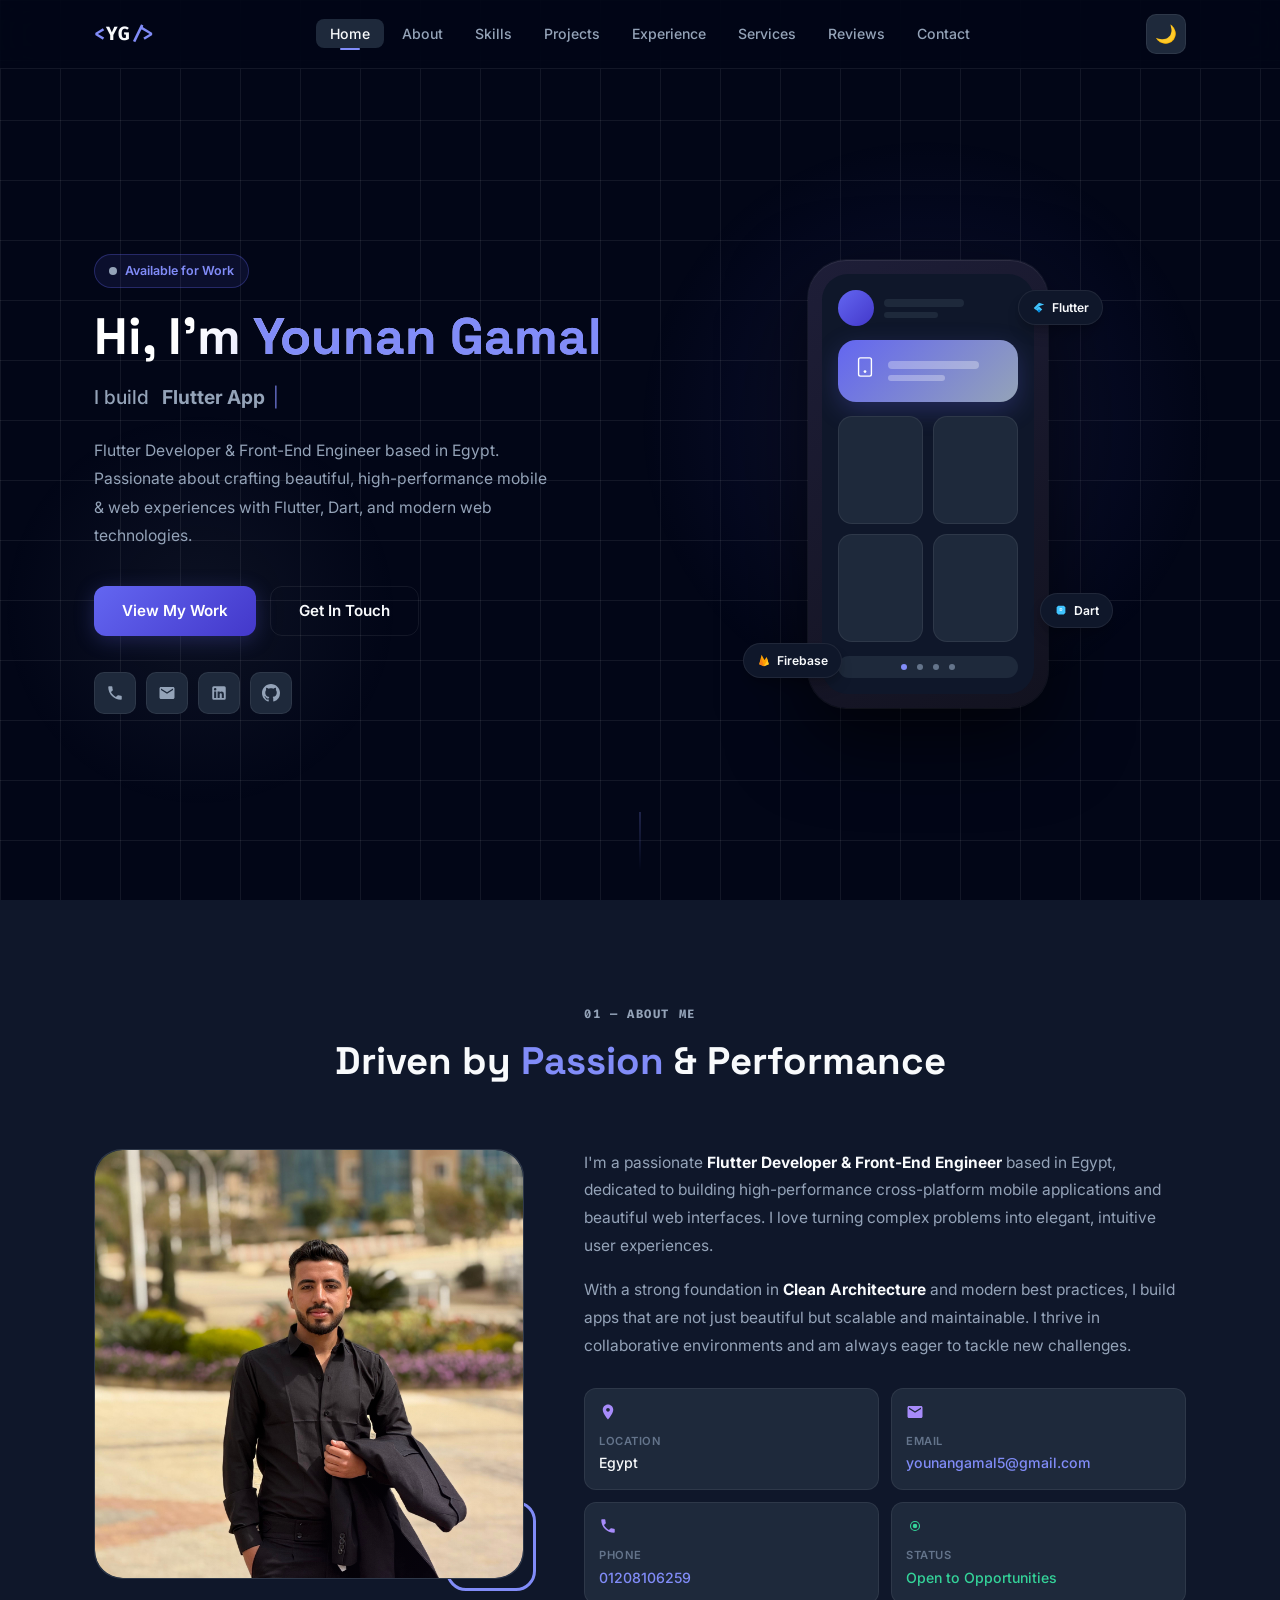
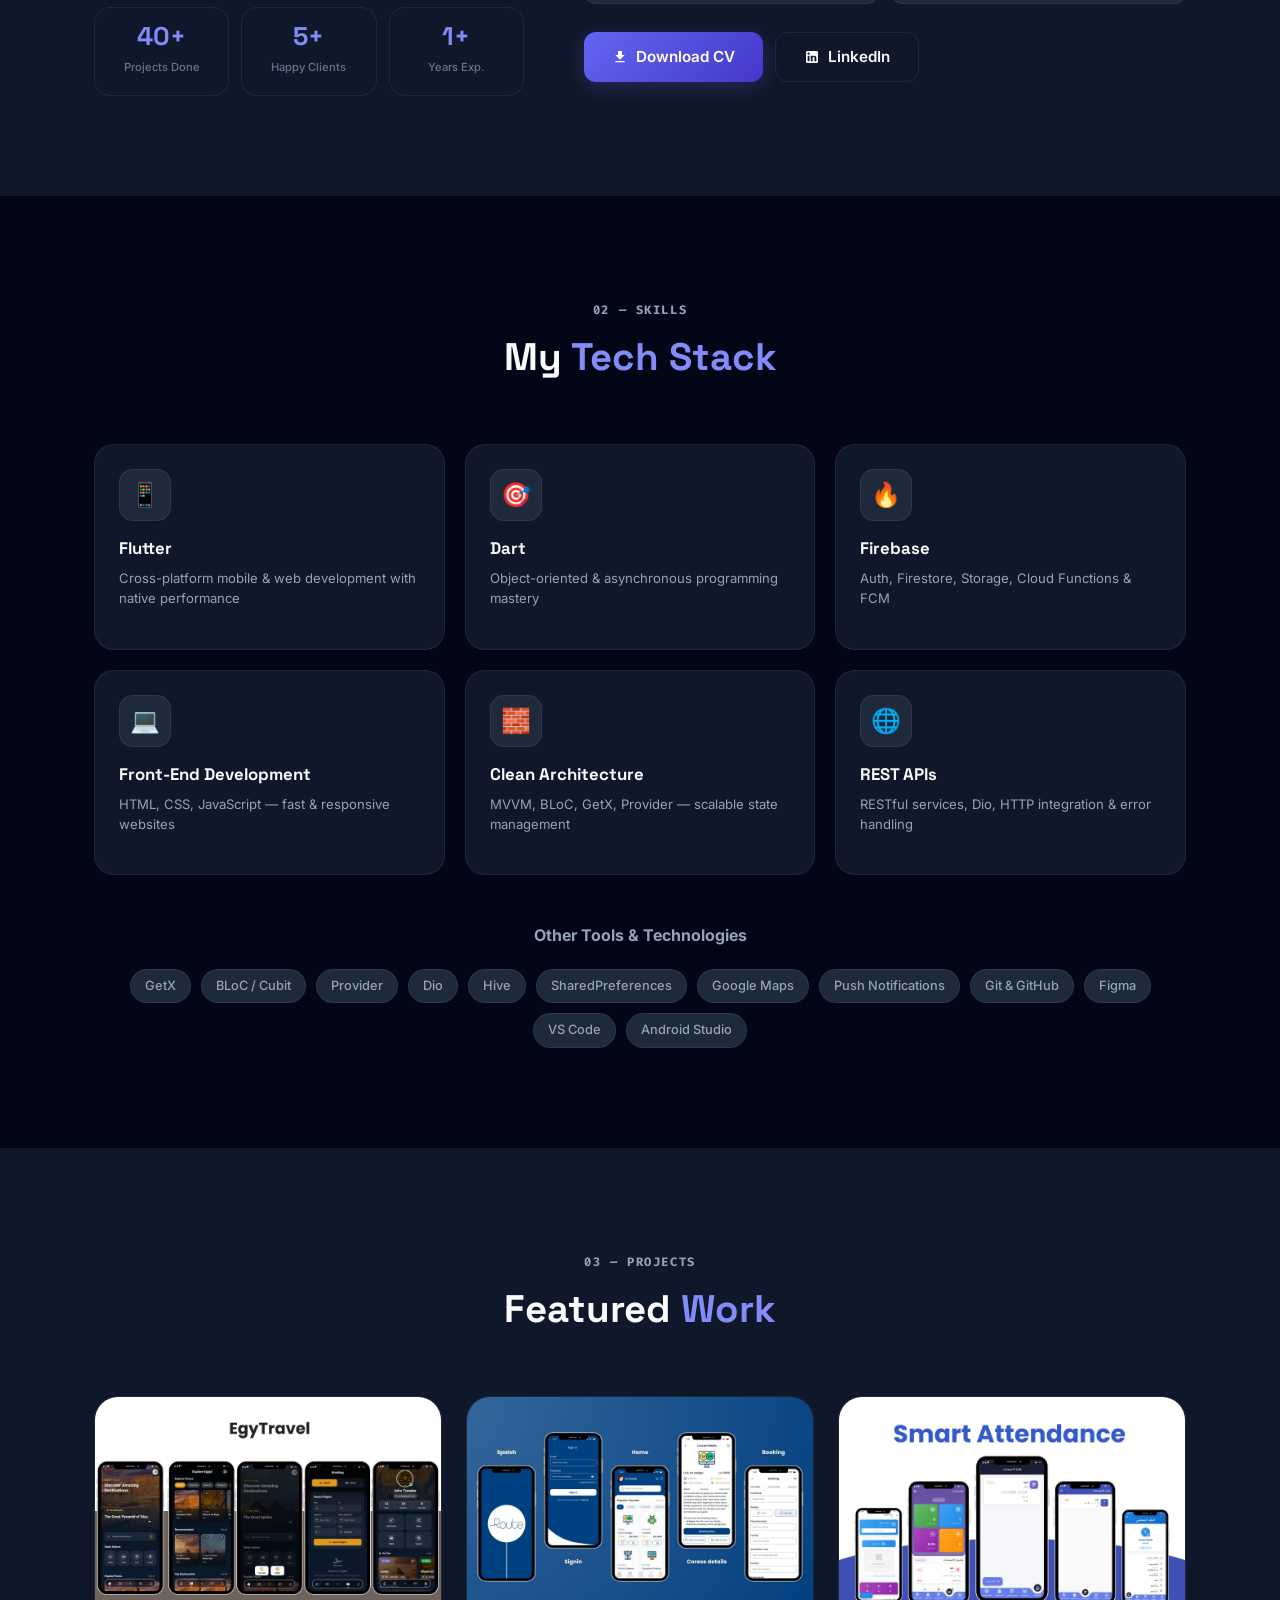
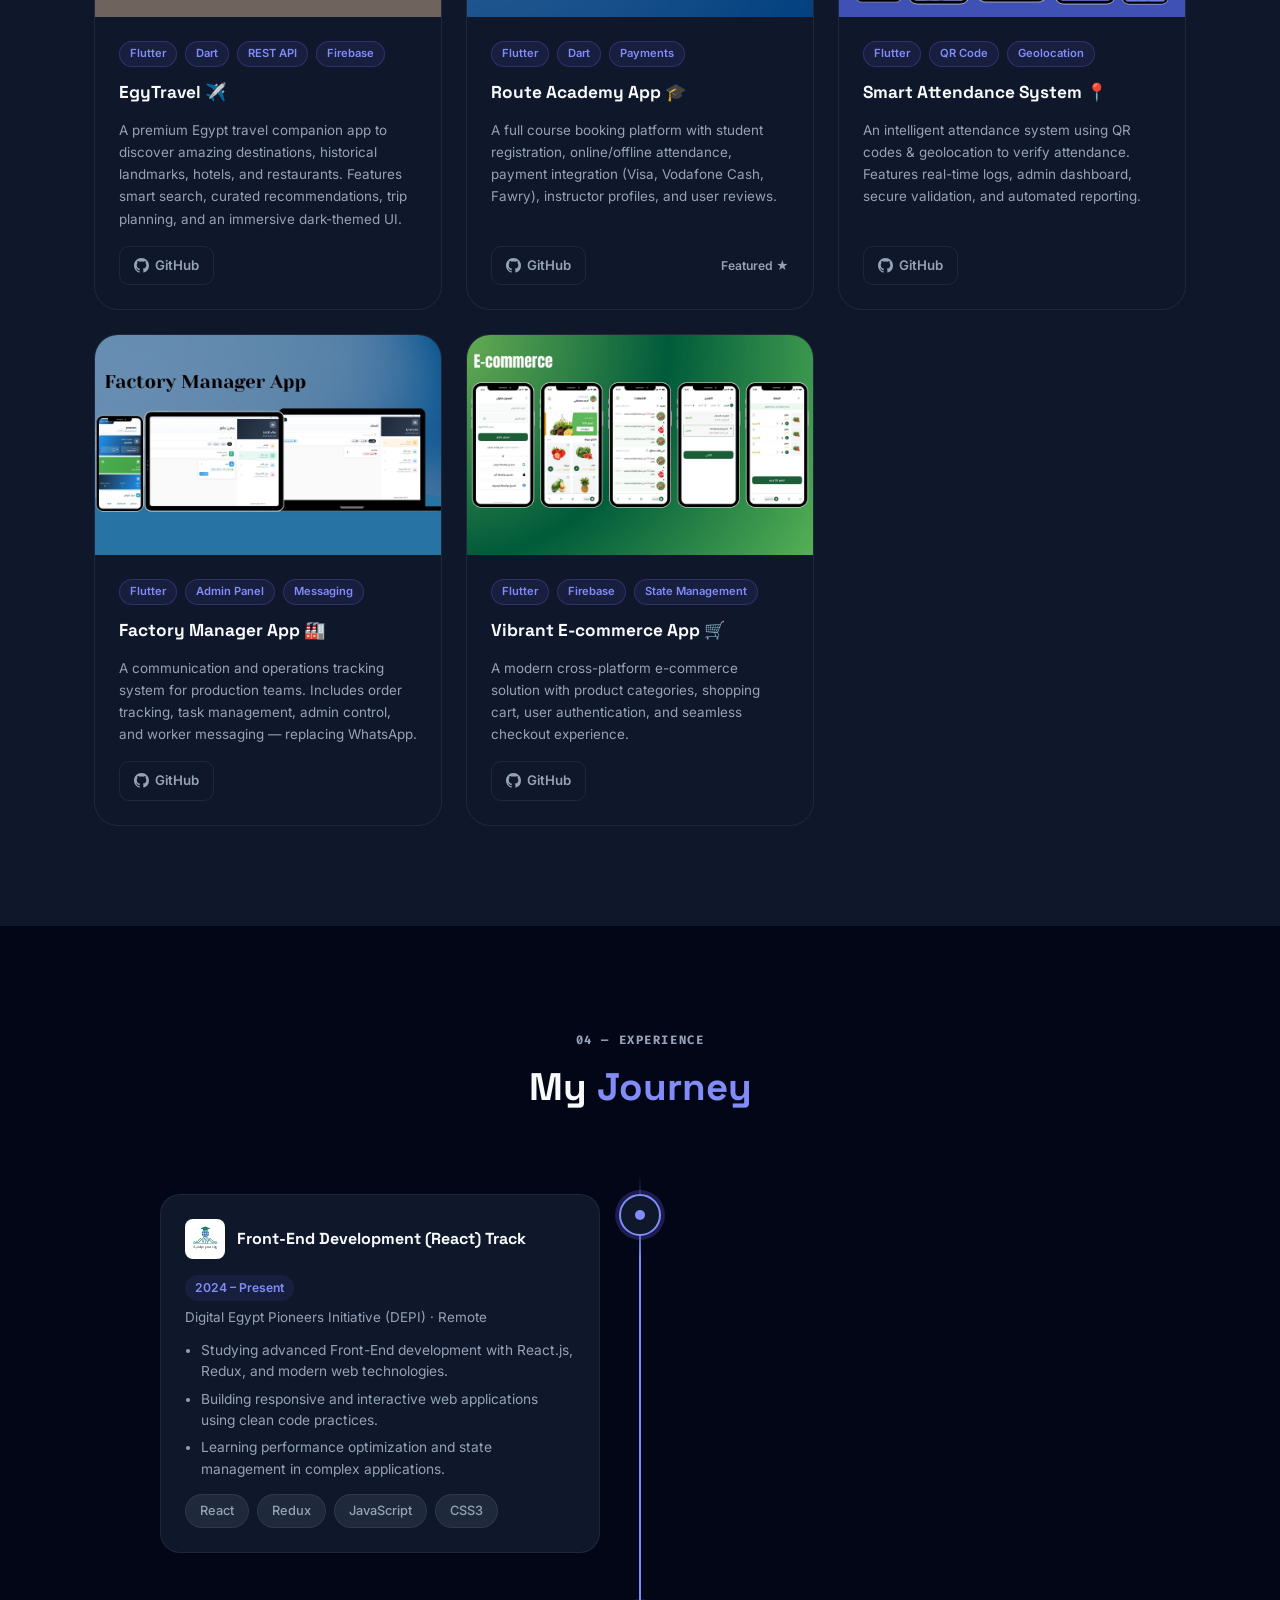
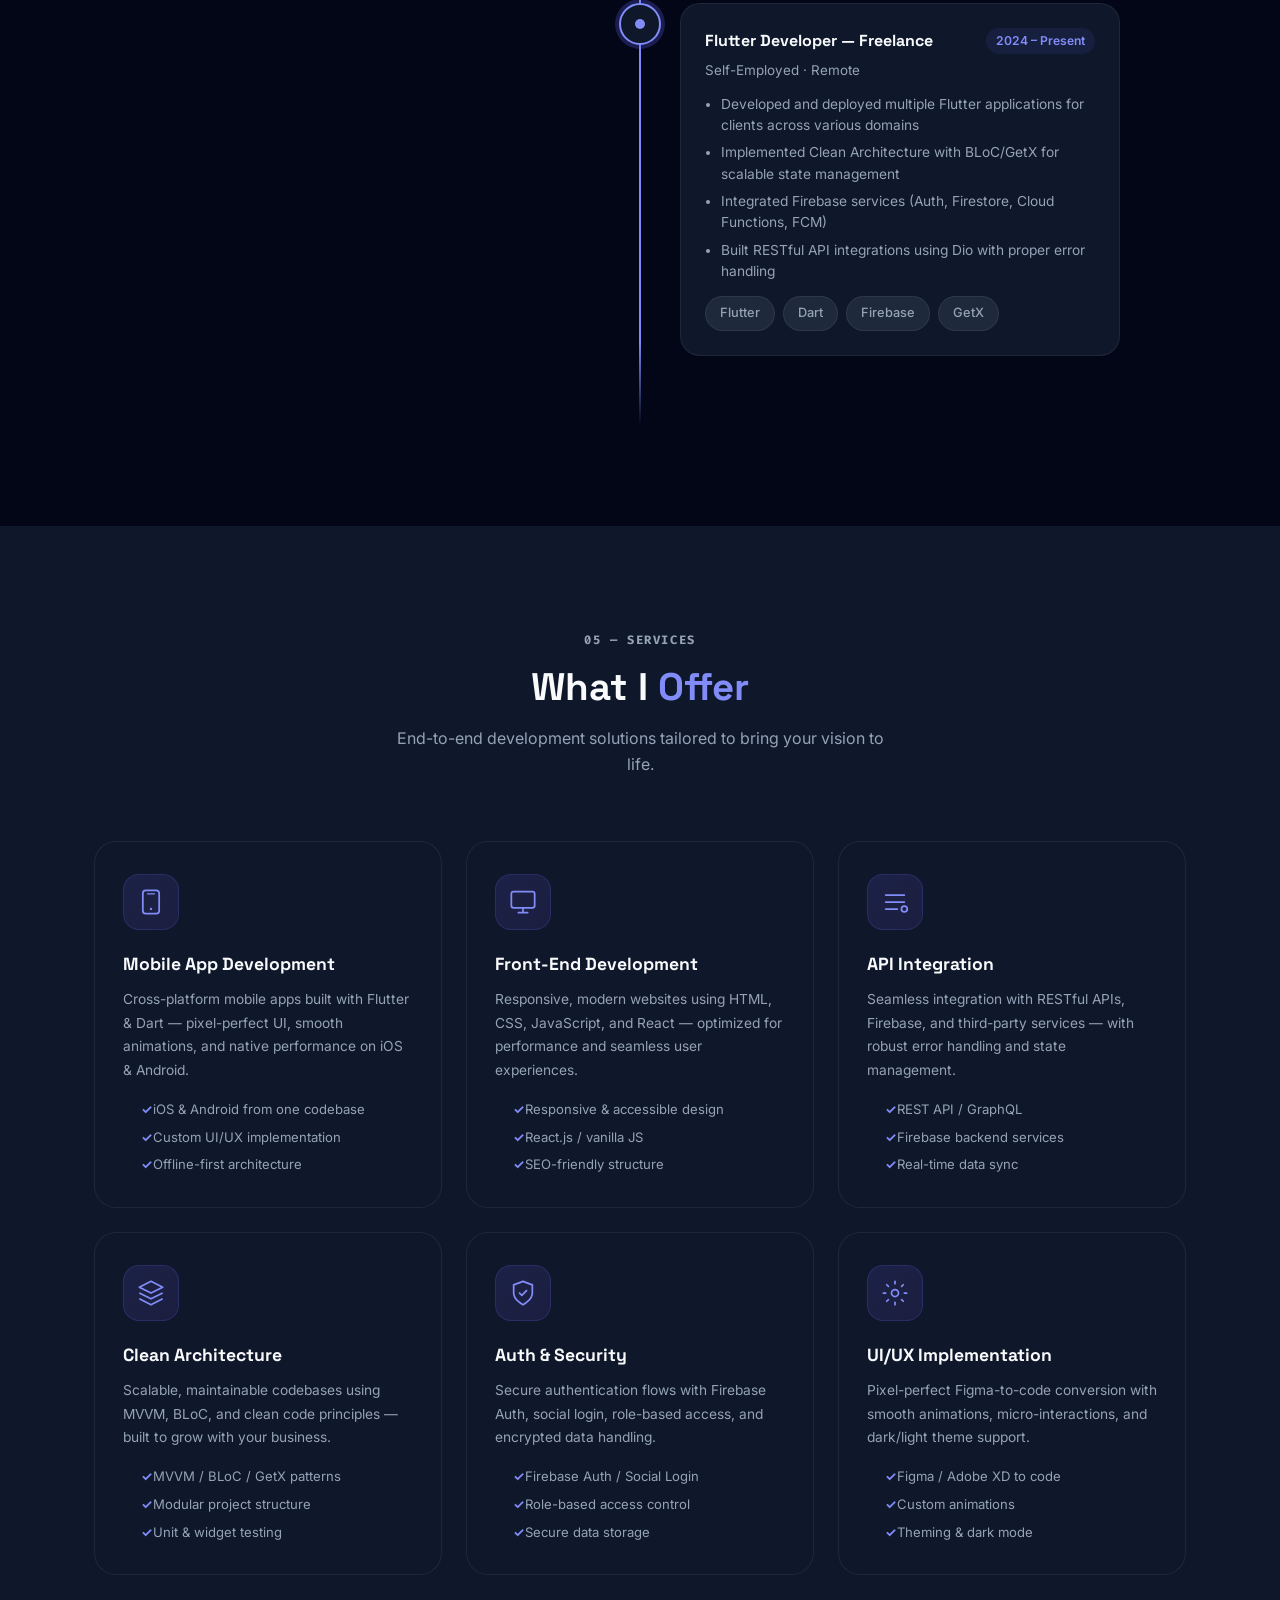
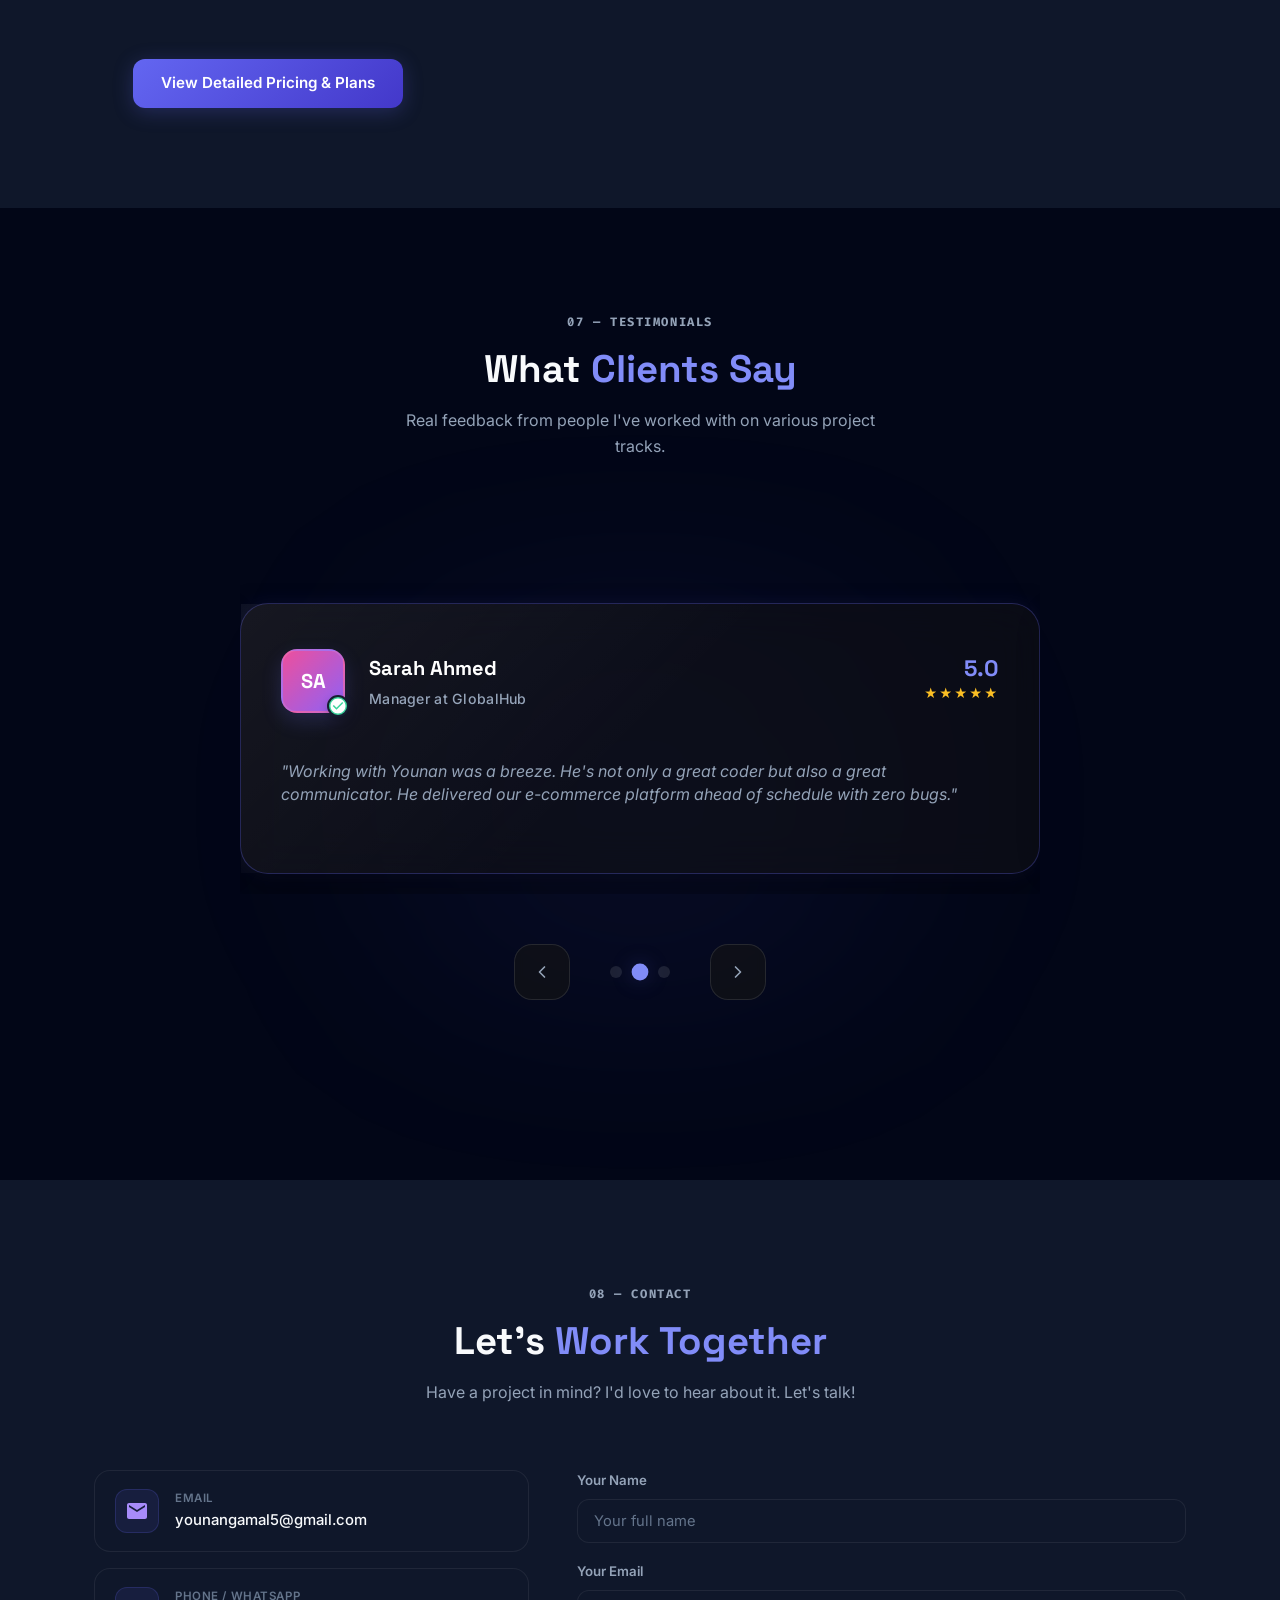
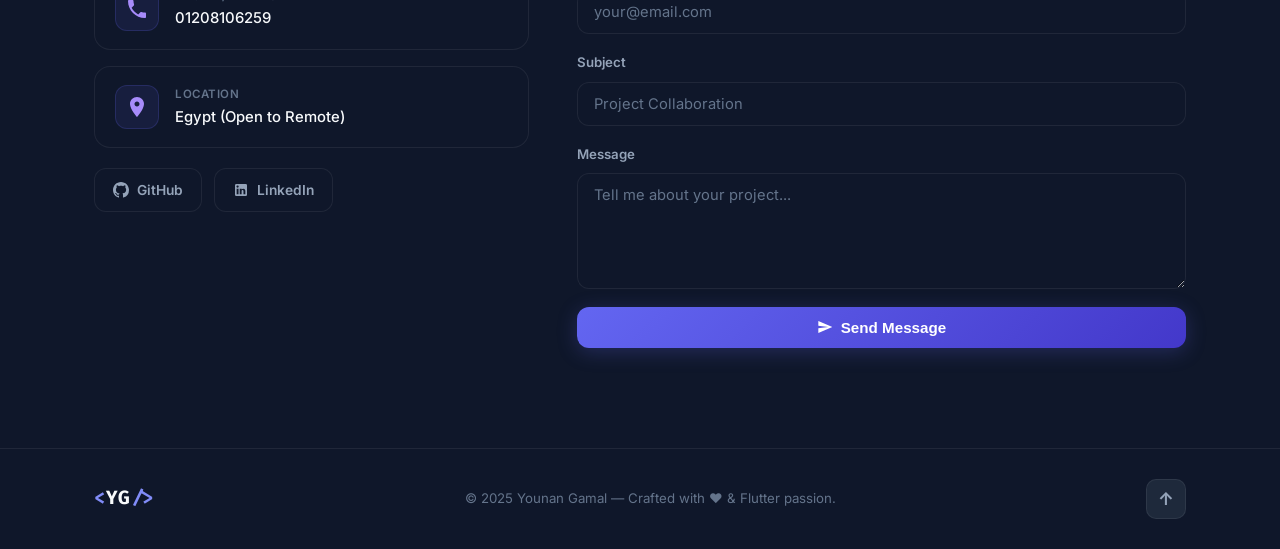
==== commit 23748877: "Remove outdated Google Drive link" ====
--- a/index.html
+++ b/index.html
@@ -278,7 +278,7 @@
                     </div>
 
                     <div style="display:flex;gap:12px;flex-wrap:wrap;">
-                        <a href="https://drive.google.com/file/d/1Y5vUzRoU1vCwP_X8cO38eB0OwMftgear/view?usp=drive_link"
+                        <a href="https://drive.google.com/file/d/1-dyWi4AAjaHsGaMqB3uwvHz4fWDuQHof/view?usp=drive_link"
                             target="_blank" rel="noopener" class="btn btn-primary">
                             <svg viewBox="0 0 24 24" fill="none" width="16" height="16">
                                 <path d="M19 9h-4V3H9v6H5l7 7 7-7zM5 18v2h14v-2H5z" fill="white" />
@@ -804,4 +804,4 @@
     <script src="practes.js"></script>
 </body>
 
-</html>+</html>
--- a/style.css
+++ b/style.css
@@ -1674,7 +1674,7 @@
     background: var(--bg-card);
     border: 1px solid var(--border);
     border-radius: 24px;
-    max-width: 960px;
+    max-width: 1200px;
     width: 100%;
     max-height: 90vh;
     overflow-y: auto;
@@ -1718,7 +1718,7 @@
 .modal-body {
     display: grid;
     grid-template-columns: 1fr 1.1fr;
-    min-height: 420px;
+    min-height: 500px;
 }
 
 .modal-image-side {
@@ -1726,7 +1726,7 @@
     flex-direction: column;
     /* Stack image/nav and thumbnails vertically */
     justify-content: center;
-    padding: 32px;
+    padding: 24px 10px 10px 24px;
     background: var(--bg-2);
     border-radius: 24px 0 0 24px;
     /* overflow: hidden; removed to allow thumb slider room if needed, but flex-col handles it */
@@ -1832,7 +1832,7 @@
 }
 
 .modal-detail-side {
-    padding: 40px 36px;
+    padding: 40px 15px;
     display: flex;
     flex-direction: column;
 }
@@ -1952,7 +1952,7 @@
     }
 
     .modal-detail-side {
-        padding: 24px;
+        padding: 16px;
     }
 
     .modal-title {
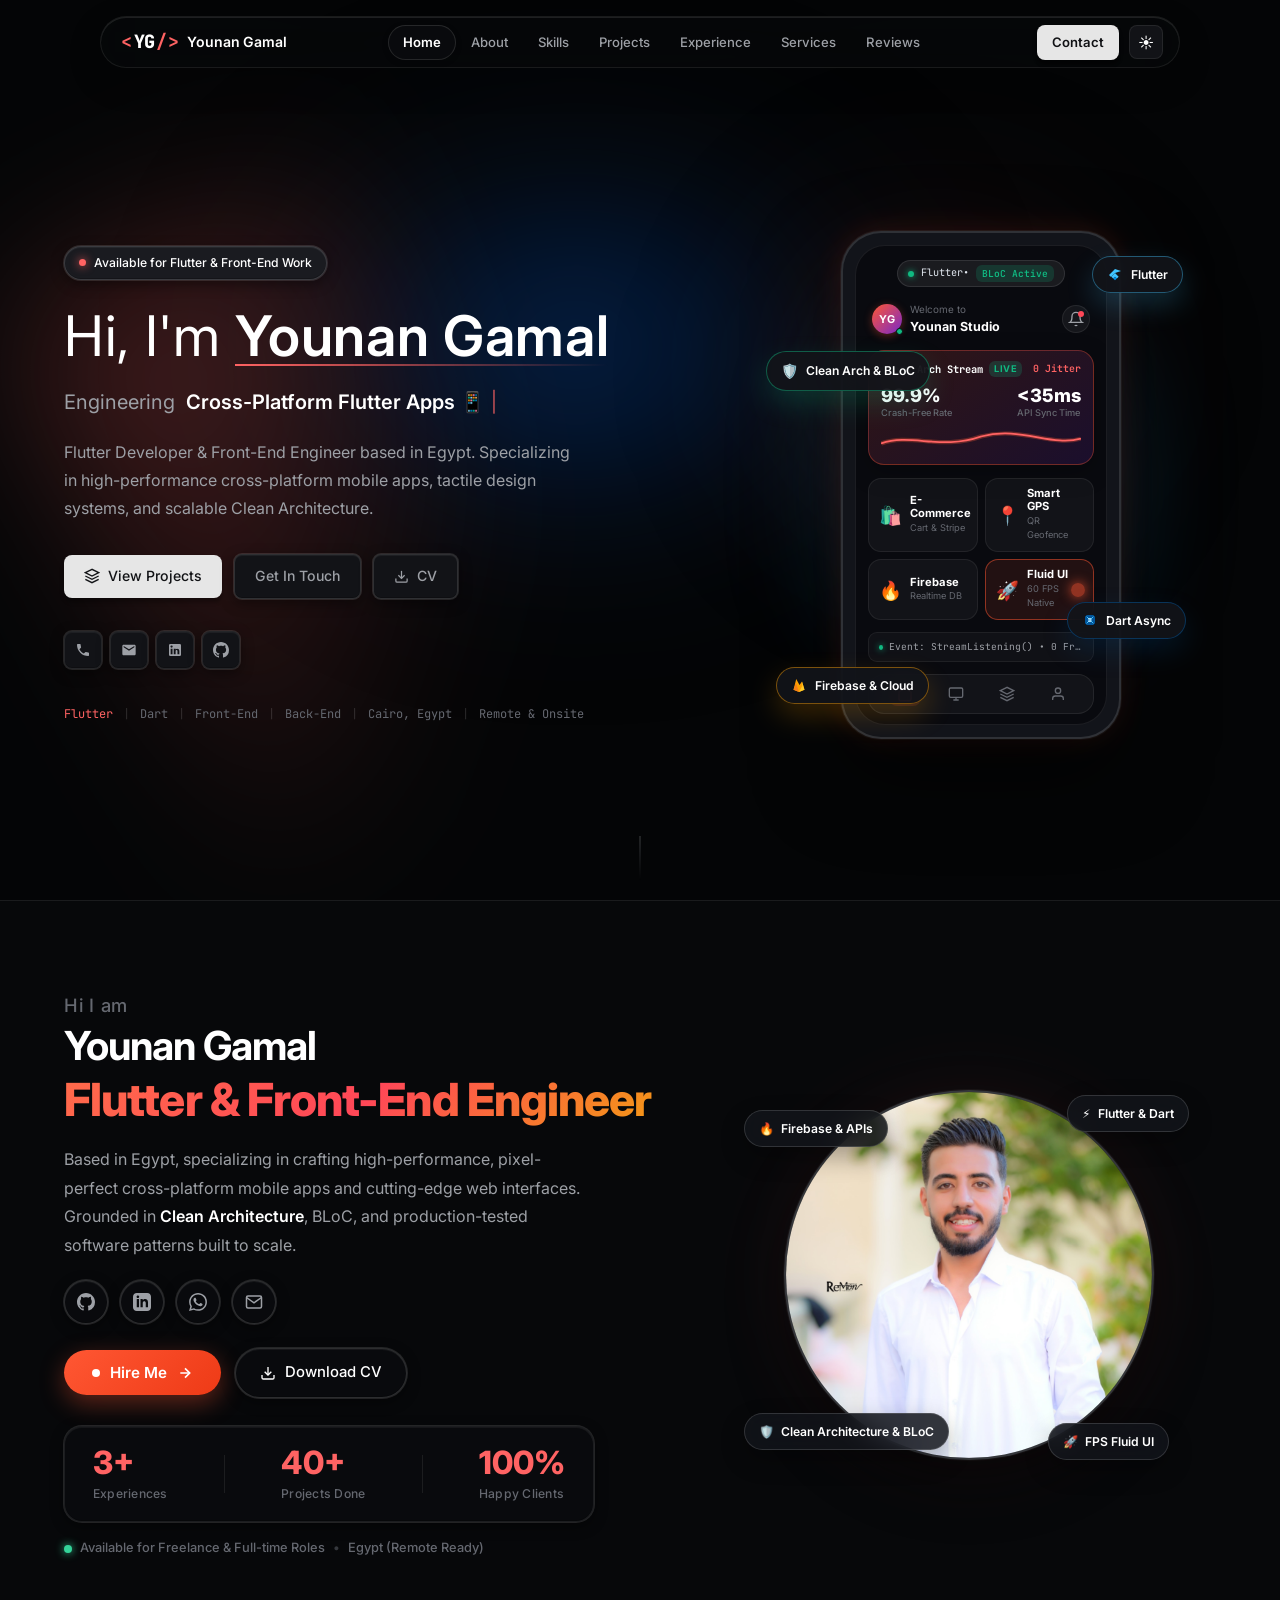
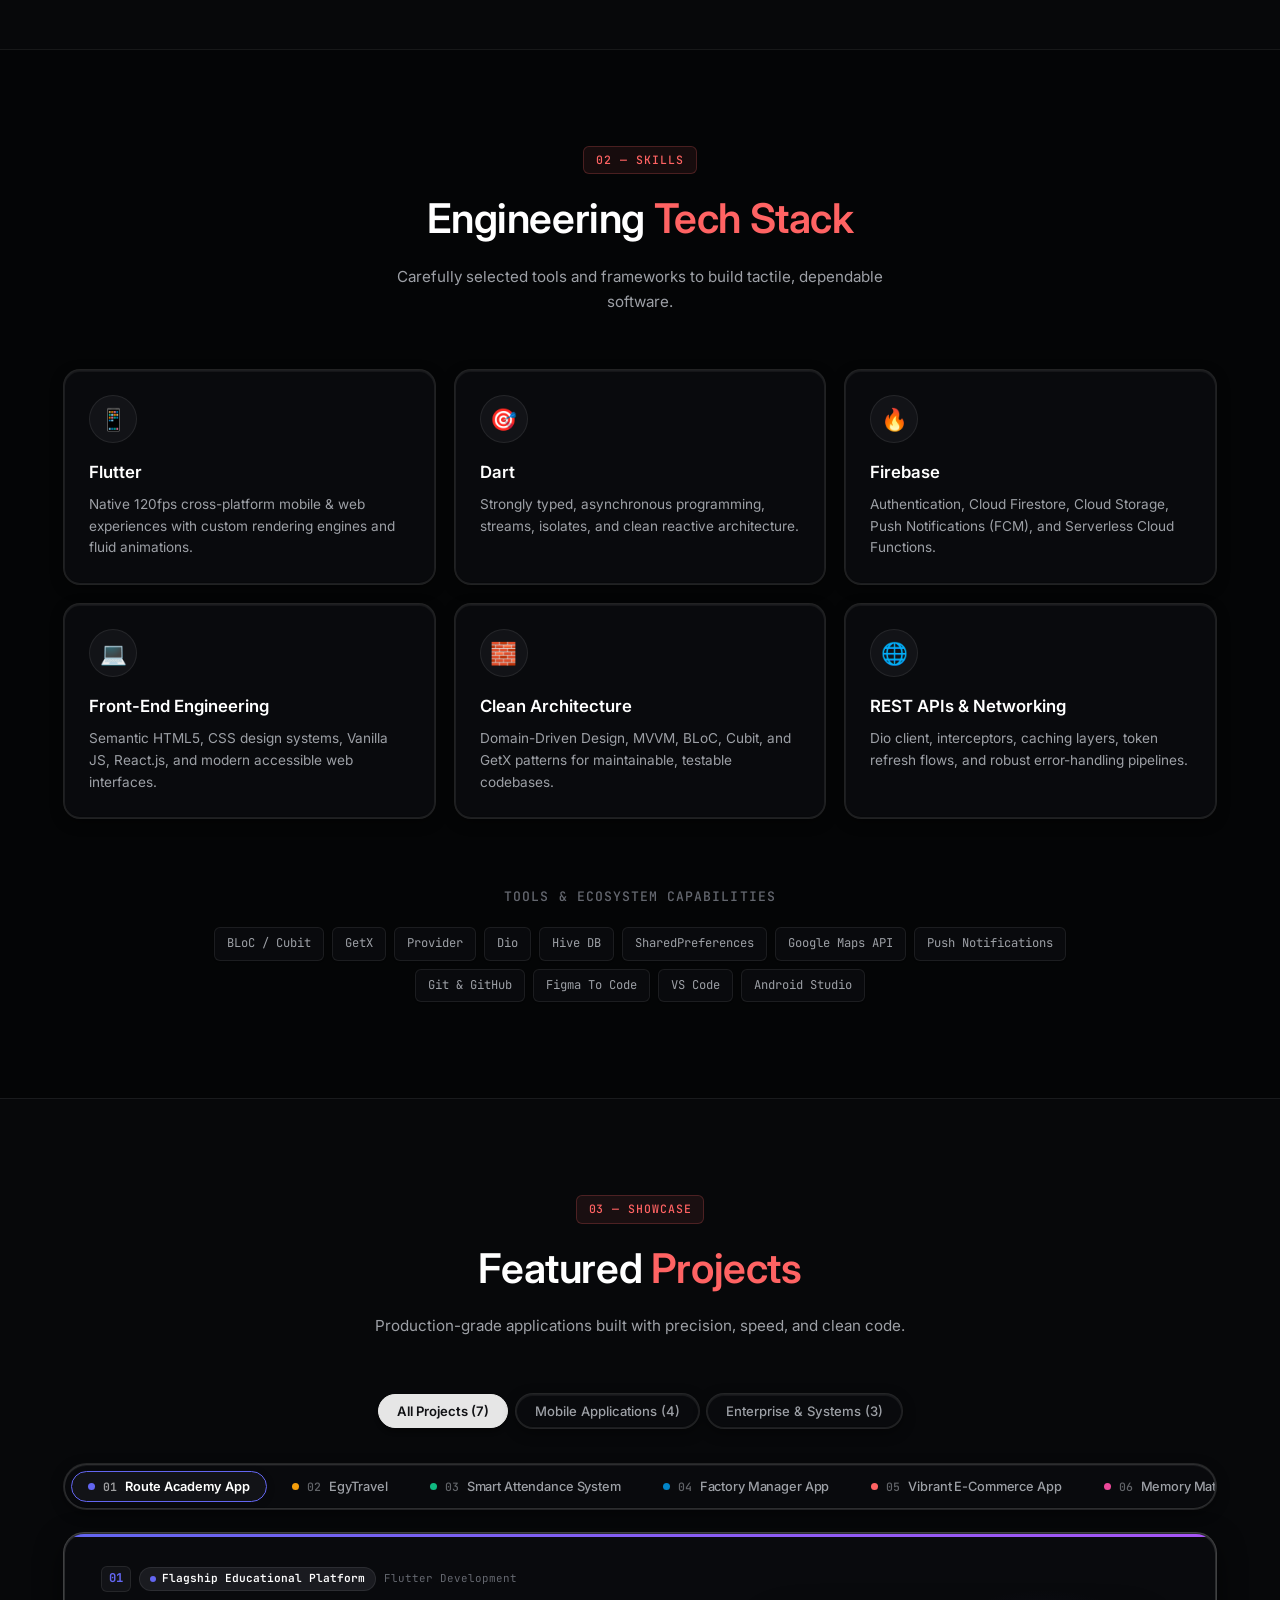
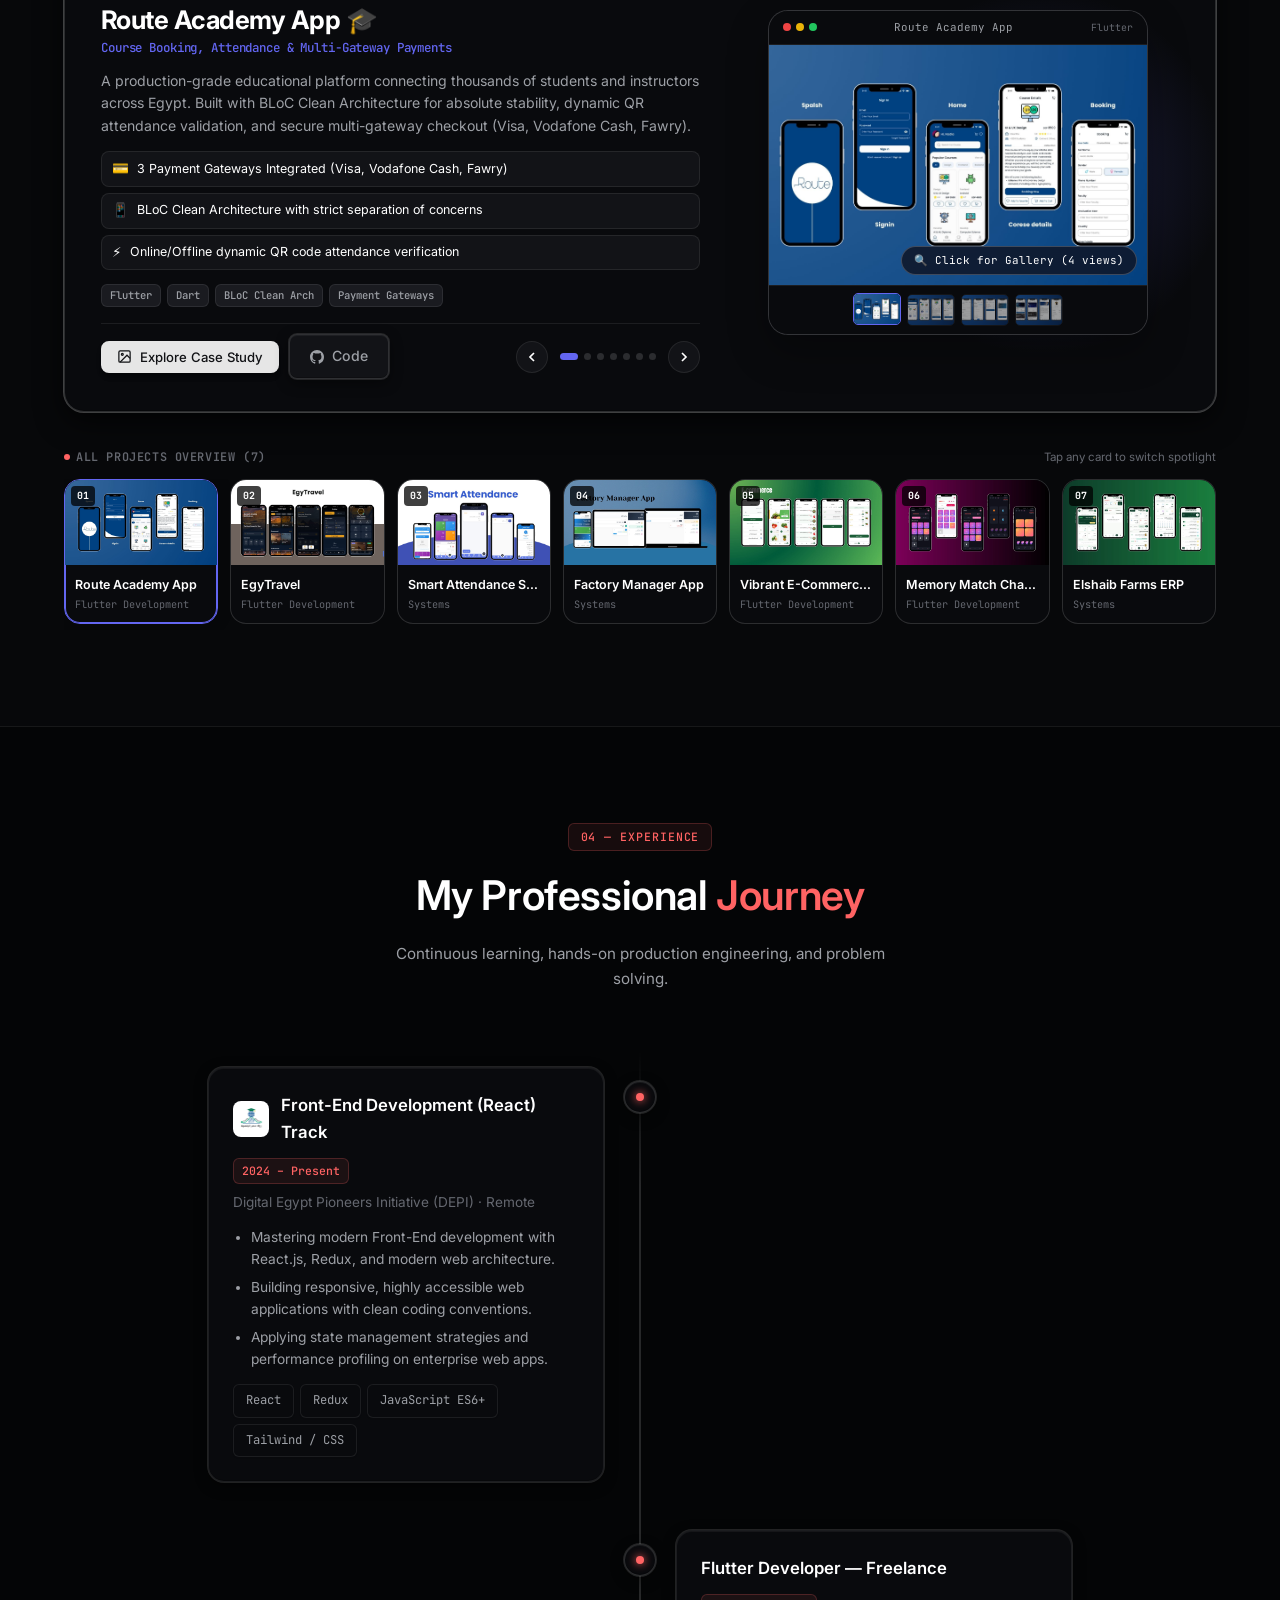
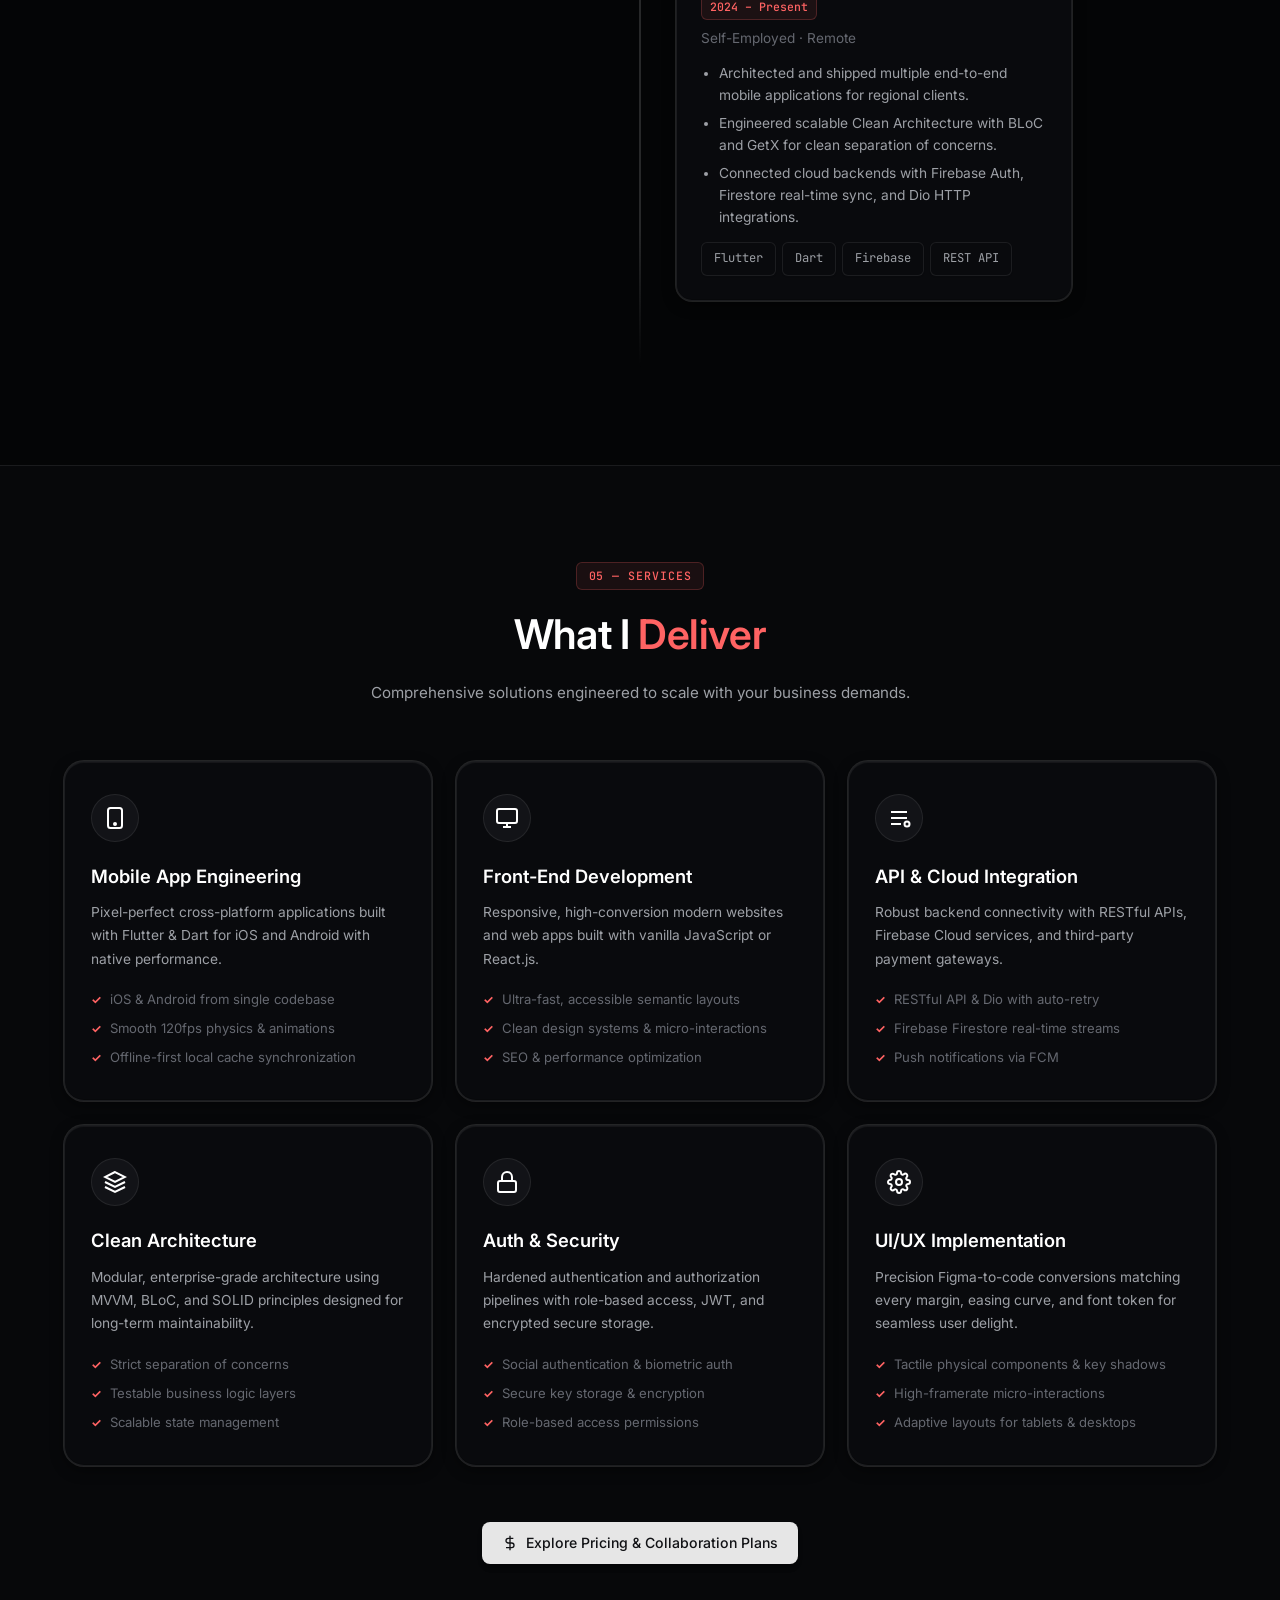
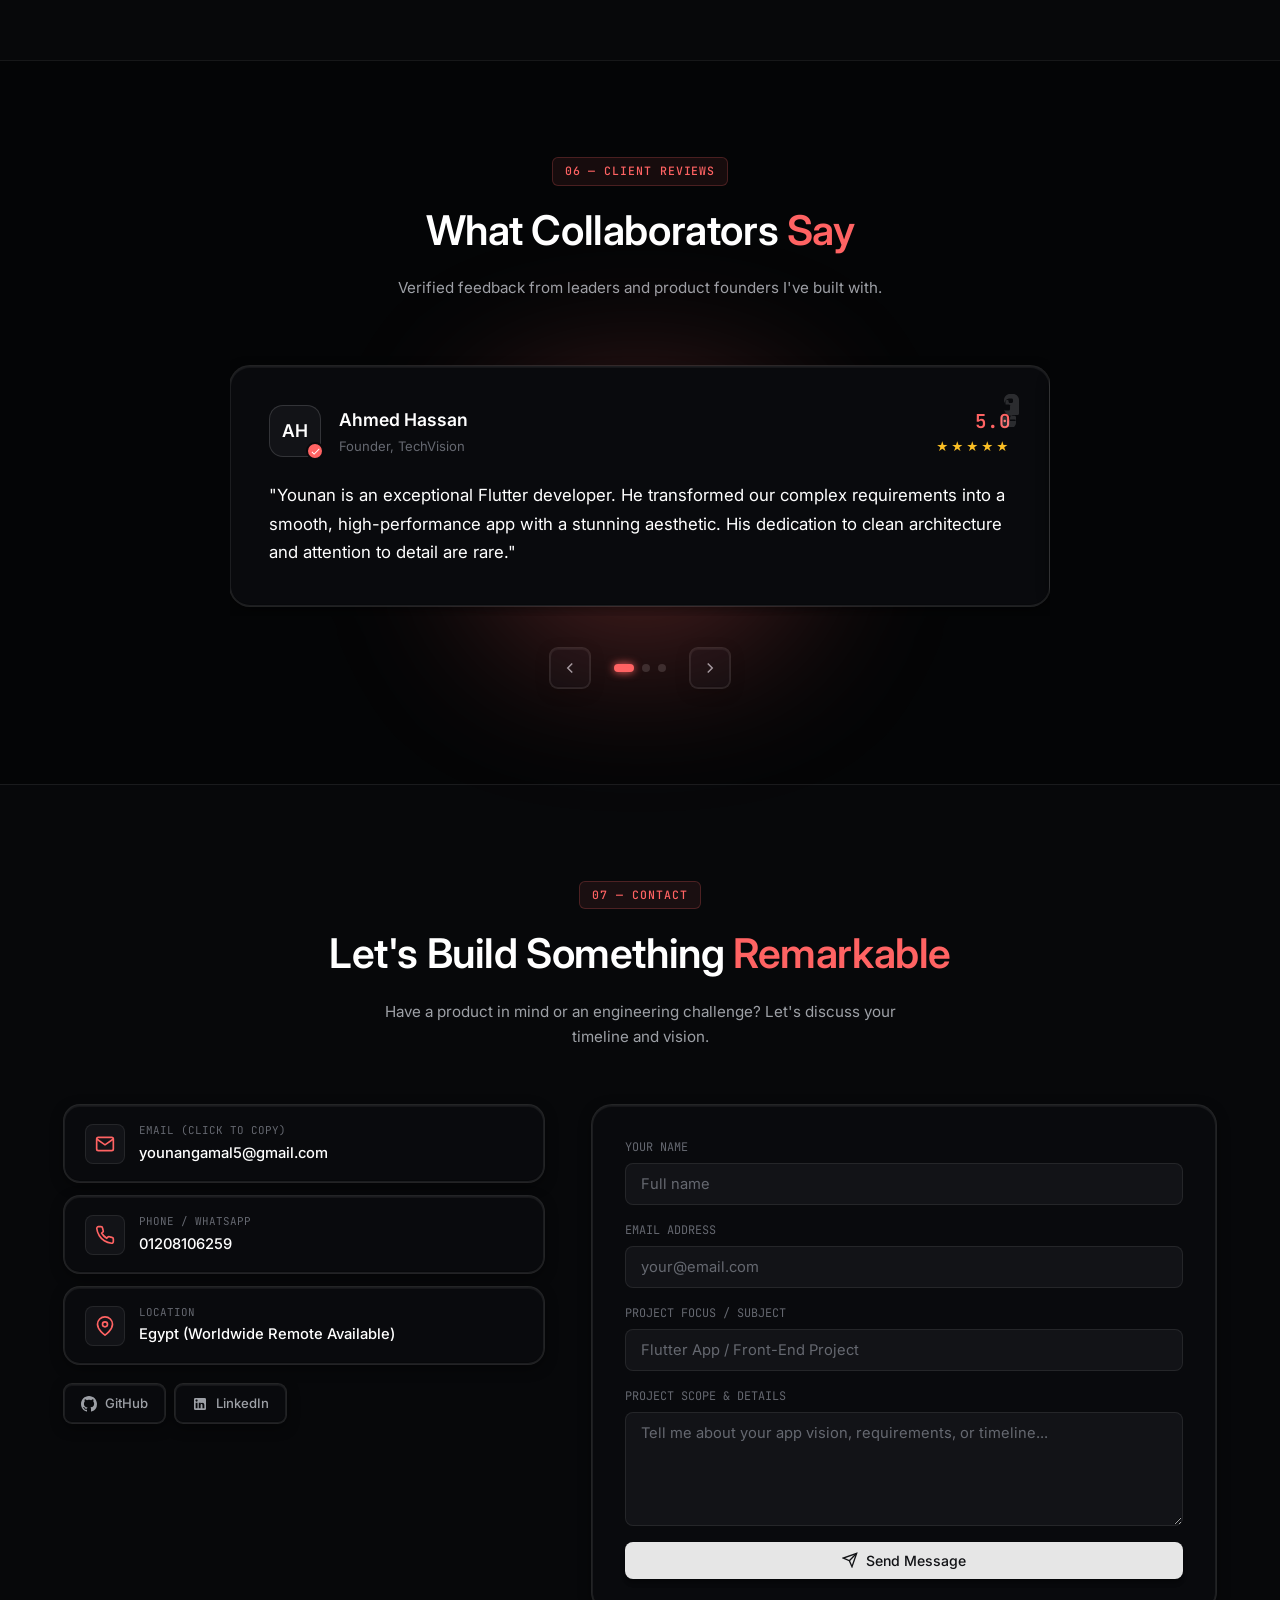
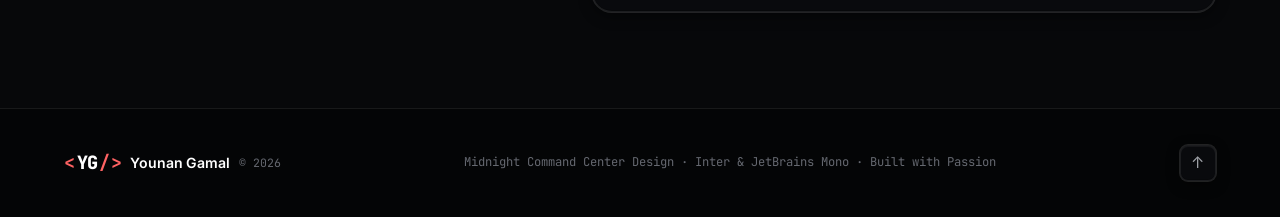
==== commit 6812f403: "feat: redesign portfolio with Raycast-inspired dark theme, new assets, and pricing updates" ====
--- a/index.html
+++ b/index.html
@@ -3,368 +3,617 @@
 
 <head>
     <meta charset="UTF-8" />
-    <link rel="icon" type="image/svg+xml" href="assets/YG.jpg">
+    <link rel="icon" type="image/svg+xml" href="assets/logo.svg">
+    <link rel="alternate icon" type="image/jpeg" href="assets/YG.jpg">
     <meta name="viewport" content="width=device-width, initial-scale=1.0" />
     <meta name="description"
         content="Younan Gamal - Flutter Developer &amp; Front-End Engineer. Crafting beautiful, high-performance mobile &amp; web applications." />
     <meta name="keywords"
-        content="Flutter Developer, Front-End Developer, Dart, Mobile App, Egypt, Portfolio, Younan Gamal" />
+        content="Flutter Developer, Front-End Developer, Dart, Mobile App, Egypt, Portfolio, Younan Gamal, Raycast Style" />
     <meta name="author" content="Younan Gamal" />
-    <title>Younan Gamal | Flutter Developer</title>
-    <link rel="stylesheet" href="style.css" />
+    <title>Younan Gamal — Flutter &amp; Front-End Engineer</title>
+
+    <!-- Google Fonts: Inter & JetBrains Mono -->
+    <link rel="preconnect" href="https://fonts.googleapis.com">
+    <link rel="preconnect" href="https://fonts.gstatic.com" crossorigin>
+    <link
+        href="https://fonts.googleapis.com/css2?family=Inter:wght@300;400;500;600;700&family=JetBrains+Mono:wght@400;500;600&display=swap"
+        rel="stylesheet">
+
+    <link rel="stylesheet" href="style.css?v=fresh3" />
 </head>
 
 <body>
 
-    <!-- ========== NAVBAR ========== -->
-    <nav class="navbar" id="navbar">
+    <!-- ========== GLASS NAVBAR (RAYCAST FLOATING PILL) ========== -->
+    <header class="navbar" id="navbar">
         <div class="nav-container">
-            <a href="#home" class="nav-logo">
-                <span class="logo-bracket">&lt;</span>YG<span class="logo-bracket">/&gt;</span>
+            <a href="#home" class="nav-logo" aria-label="Younan Gamal Home">
+                <span class="nav-logo-code">
+                    <span class="bracket">&lt;</span><span class="letters">YG</span><span class="slash">/</span><span
+                        class="bracket">&gt;</span>
+                </span>
+                <span class="logo-title">Younan Gamal</span>
             </a>
+
             <ul class="nav-links" id="nav-links">
-                <li><a href="#home" class="nav-link active">Home</a></li>
-                <li><a href="#about" class="nav-link">About</a></li>
-                <li><a href="#skills" class="nav-link">Skills</a></li>
-                <li><a href="#projects" class="nav-link">Projects</a></li>
-                <li><a href="#experience" class="nav-link">Experience</a></li>
-                <li><a href="#services" class="nav-link">Services</a></li>
-                <li><a href="#testimonials" class="nav-link">Reviews</a></li>
-                <li><a href="#contact" class="nav-link">Contact</a></li>
+                <li class="nav-drawer-header">
+                    <span class="drawer-header-title">Navigation</span>
+                    <span class="drawer-header-badge"><span class="pulse-dot-green"></span>Available</span>
+                </li>
+                <li><a href="#home" class="nav-link active"><span class="nl-num">01</span><span
+                            class="nl-icon">🏠</span><span class="nl-text">Home</span><span
+                            class="nl-arrow">→</span></a></li>
+                <li><a href="#about" class="nav-link"><span class="nl-num">02</span><span class="nl-icon">👤</span><span
+                            class="nl-text">About</span><span class="nl-arrow">→</span></a></li>
+                <li><a href="#skills" class="nav-link"><span class="nl-num">03</span><span class="nl-icon">⚡</span><span
+                            class="nl-text">Skills</span><span class="nl-arrow">→</span></a></li>
+                <li><a href="#projects" class="nav-link"><span class="nl-num">04</span><span
+                            class="nl-icon">🚀</span><span class="nl-text">Projects</span><span
+                            class="nl-arrow">→</span></a></li>
+                <li><a href="#experience" class="nav-link"><span class="nl-num">05</span><span
+                            class="nl-icon">💼</span><span class="nl-text">Experience</span><span
+                            class="nl-arrow">→</span></a></li>
+                <li><a href="#services" class="nav-link"><span class="nl-num">06</span><span
+                            class="nl-icon">🛠️</span><span class="nl-text">Services</span><span
+                            class="nl-arrow">→</span></a></li>
+                <li><a href="#testimonials" class="nav-link"><span class="nl-num">07</span><span
+                            class="nl-icon">⭐</span><span class="nl-text">Reviews</span><span
+                            class="nl-arrow">→</span></a></li>
+                <!-- <li><a href="#contact" class="nav-link"><span class="nl-num">08</span><span
+                            class="nl-icon">📬</span><span class="nl-text">Contact</span><span
+                            class="nl-arrow">→</span></a></li> -->
+                <li class="nav-drawer-footer">
+                    <a href="https://wa.me/201208106259?text=Hi%20Younan,%20I%20saw%20your%20portfolio!" target="_blank"
+                        rel="noopener" class="drawer-action-btn whatsapp">
+                        <span>💬 Quick WhatsApp Chat</span>
+                    </a>
+                    <div class="drawer-socials">
+                        <a href="https://github.com/YounanGamal" target="_blank" rel="noopener" title="GitHub"
+                            aria-label="GitHub">
+                            <svg viewBox="0 0 24 24" fill="currentColor" width="16" height="16">
+                                <path
+                                    d="M12 0C5.37 0 0 5.37 0 12c0 5.31 3.435 9.795 8.205 11.385.6.105.825-.255.825-.57 0-.285-.015-1.23-.015-2.235-3.015.555-3.795-.735-4.035-1.41-.135-.345-.72-1.41-1.23-1.695-.42-.225-1.02-.78-.015-.795.945-.015 1.62.87 1.845 1.23 1.08 1.815 2.805 1.305 3.495.99.105-.78.42-1.305.765-1.605-2.67-.3-5.46-1.335-5.46-5.925 0-1.305.465-2.385 1.23-3.225-.12-.3-.54-1.53.12-3.18 0 0 1.005-.315 3.3 1.23.96-.27 1.98-.405 3-.405s2.04.135 3 .405c2.295-1.56 3.3-1.23 3.3-1.23.66 1.65.24 2.88.12 3.18.765.84 1.23 1.905 1.23 3.225 0 4.605-2.805 5.625-5.475 5.925.435.375.81 1.095.81 2.22 0 1.605-.015 2.895-.015 3.3 0 .315.225.69.825.57A12.02 12.02 0 0 0 24 12c0-6.63-5.37-12-12-12z" />
+                            </svg>
+                        </a>
+                        <a href="https://www.linkedin.com/in/younangamal/" target="_blank" rel="noopener"
+                            title="LinkedIn" aria-label="LinkedIn">
+                            <svg viewBox="0 0 24 24" fill="currentColor" width="16" height="16">
+                                <path
+                                    d="M19 0h-14c-2.761 0-5 2.239-5 5v14c0 2.761 2.239 5 5 5h14c2.762 0 5-2.239 5-5v-14c0-2.761-2.238-5-5-5zm-11 19h-3v-11h3v11zm-1.5-12.268c-.966 0-1.75-.79-1.75-1.764s.784-1.764 1.75-1.764 1.75.79 1.75 1.764-.783 1.764-1.75 1.764zm13.5 12.268h-3v-5.604c0-3.368-4-3.113-4 0v5.604h-3v-11h3v1.765c1.396-2.586 7-2.777 7 2.476v6.759z" />
+                            </svg>
+                        </a>
+                        <a href="mailto:younangamal5@gmail.com" title="Email" aria-label="Email">
+                            <svg viewBox="0 0 24 24" fill="none" width="16" height="16" stroke="currentColor"
+                                stroke-width="2">
+                                <path d="M4 4h16c1.1 0 2 .9 2 2v12c0 1.1-.9 2-2 2H4c-1.1 0-2-.9-2-2V6c0-1.1.9-2 2-2z" />
+                                <polyline points="22,6 12,13 2,6" />
+                            </svg>
+                        </a>
+                    </div>
+                </li>
             </ul>
+
             <div class="nav-actions">
-                <button class="theme-toggle" id="themeToggle" aria-label="Toggle theme">🌙</button>
-                <button class="hamburger" id="hamburger" aria-label="Open menu">
+                <!-- Raycast Command Palette Shortcut -->
+                <!-- <button class="nav-cmd-btn" id="cmdBtn" title="Open Quick Actions (⌘K / Ctrl+K)"
+                    aria-label="Open Command Menu">
+                    <span class="cmd-icon">⌘</span>
+                    <span class="cmd-text">Actions</span>
+                    <kbd class="cmd-kbd">⌘K</kbd>
+                </button> -->
+
+                <a href="#contact" class="btn-mist">Contact</a>
+
+                <button class="theme-toggle" id="themeToggle" aria-label="Toggle theme" title="Toggle theme">🌙</button>
+
+                <button class="hamburger" id="hamburger" aria-label="Open mobile navigation">
                     <span></span><span></span><span></span>
                 </button>
             </div>
         </div>
-    </nav>
-
-    <!-- ========== HERO ========== -->
+    </header>
+
+    <!-- ========== HERO SECTION ========== -->
     <section class="hero" id="home">
-        <div class="hero-glow"></div>
-        <div class="hero-glow2"></div>
+        <!-- Atmospheric Red & Blue Gradient Geometry (DESIGN.md) -->
+        <div class="hero-atmosphere">
+            <div class="hero-glow-blue"></div>
+            <div class="hero-glow-coral"></div>
+            <div class="hero-glow-coral-diagonal"></div>
+        </div>
 
         <div class="hero-container">
-            <!-- LEFT: Content -->
+            <!-- Left: Hero Text & Actions -->
             <div class="hero-content">
                 <div class="hero-badge">
                     <span class="badge-dot"></span>
-                    Available for Work
+                    Available for Flutter &amp; Front-End Work
                 </div>
 
                 <h1 class="hero-title">
-                    Hi, I'm <span class="highlight">Younan Gamal</span>
+                    Hi, I'm <span class="name-highlight">Younan Gamal</span>
                 </h1>
 
                 <div class="hero-subtitle-wrap">
-                    <span class="hero-subtitle-static">I build&nbsp;</span>
+                    <span class="hero-subtitle-static">Engineering&nbsp;</span>
                     <span class="hero-typed" id="typedText"></span>
                     <span class="cursor-blink">|</span>
                 </div>
 
                 <p class="hero-description">
-                    Flutter Developer &amp; Front-End Engineer based in Egypt. Passionate about crafting beautiful,
-                    high-performance mobile &amp; web experiences with Flutter, Dart, and modern web technologies.
+                    Flutter Developer &amp; Front-End Engineer based in Egypt. Specializing in high-performance
+                    cross-platform mobile apps, tactile design systems, and scalable Clean Architecture.
                 </p>
 
                 <div class="hero-cta">
-                    <a href="#projects" class="btn btn-primary">View My Work</a>
-                    <a href="#contact" class="btn btn-outline">Get In Touch</a>
+                    <a href="#projects" class="btn btn-primary">
+                        <svg viewBox="0 0 24 24" fill="none" width="16" height="16" stroke="currentColor"
+                            stroke-width="2">
+                            <polygon points="12 2 2 7 12 12 22 7 12 2"></polygon>
+                            <polyline points="2 17 12 22 22 17"></polyline>
+                            <polyline points="2 12 12 17 22 12"></polyline>
+                        </svg>
+                        View Projects
+                    </a>
+                    <a href="#contact" class="btn btn-outline">
+                        Get In Touch
+                    </a>
+                    <a href="https://drive.google.com/file/d/1-dyWi4AAjaHsGaMqB3uwvHz4fWDuQHof/view?usp=drive_link"
+                        target="_blank" rel="noopener" class="btn btn-outline" title="Download CV">
+                        <svg viewBox="0 0 24 24" fill="none" width="15" height="15" stroke="currentColor"
+                            stroke-width="2">
+                            <path d="M21 15v4a2 2 0 0 1-2 2H5a2 2 0 0 1-2-2v-4"></path>
+                            <polyline points="7 10 12 15 17 10"></polyline>
+                            <line x1="12" y1="15" x2="12" y2="3"></line>
+                        </svg>
+                        CV
+                    </a>
                 </div>
 
                 <div class="hero-socials">
                     <!-- Phone -->
-                    <a href="tel:01208106259" class="social-link" aria-label="Phone">
-                        <svg viewBox="0 0 24 24" fill="currentColor" width="18" height="18">
+                    <a href="tel:01208106259" class="social-link" aria-label="Phone" title="Call or WhatsApp">
+                        <svg viewBox="0 0 24 24" fill="currentColor" width="16" height="16">
                             <path
                                 d="M6.6 10.8c1.4 2.8 3.8 5.1 6.6 6.6l2.2-2.2c.3-.3.7-.4 1-.2 1.1.4 2.3.6 3.6.6.6 0 1 .4 1 1V20c0 .6-.4 1-1 1-9.4 0-17-7.6-17-17 0-.6.4-1 1-1h3.5c.6 0 1 .4 1 1 0 1.3.2 2.5.6 3.6.1.3 0 .7-.2 1L6.6 10.8z" />
                         </svg>
                     </a>
                     <!-- Email -->
-                    <a href="mailto:younangamal5@gmail.com" class="social-link" aria-label="Email">
-                        <svg viewBox="0 0 24 24" fill="currentColor" width="18" height="18">
+                    <a href="mailto:younangamal5@gmail.com" class="social-link" aria-label="Email" title="Email me">
+                        <svg viewBox="0 0 24 24" fill="currentColor" width="16" height="16">
                             <path
                                 d="M20 4H4c-1.1 0-2 .9-2 2v12c0 1.1.9 2 2 2h16c1.1 0 2-.9 2-2V6c0-1.1-.9-2-2-2zm0 4l-8 5-8-5V6l8 5 8-5v2z" />
                         </svg>
                     </a>
                     <!-- LinkedIn -->
                     <a href="https://www.linkedin.com/in/younangamal/" class="social-link" aria-label="LinkedIn"
-                        target="_blank" rel="noopener">
-                        <svg viewBox="0 0 24 24" fill="currentColor" width="18" height="18">
+                        target="_blank" rel="noopener" title="LinkedIn Profile">
+                        <svg viewBox="0 0 24 24" fill="currentColor" width="16" height="16">
                             <path
                                 d="M19 3a2 2 0 0 1 2 2v14a2 2 0 0 1-2 2H5a2 2 0 0 1-2-2V5a2 2 0 0 1 2-2h14m-.5 15.5v-5.3a3.26 3.26 0 0 0-3.26-3.26c-.85 0-1.84.52-2.32 1.3v-1.11h-2.79v8.37h2.79v-4.93c0-.77.62-1.4 1.39-1.4a1.4 1.4 0 0 1 1.4 1.4v4.93h2.79M6.88 8.56a1.68 1.68 0 0 0 1.68-1.68c0-.93-.75-1.69-1.68-1.69a1.69 1.69 0 0 0-1.69 1.69c0 .93.76 1.68 1.69 1.68m1.39 9.94v-8.37H5.5v8.37h2.77z" />
                         </svg>
                     </a>
                     <!-- GitHub -->
                     <a href="https://github.com/YounanGamal" class="social-link" aria-label="GitHub" target="_blank"
-                        rel="noopener">
-                        <svg viewBox="0 0 24 24" fill="currentColor" width="18" height="18">
+                        rel="noopener" title="GitHub Repository">
+                        <svg viewBox="0 0 24 24" fill="currentColor" width="16" height="16">
                             <path
                                 d="M12 0C5.37 0 0 5.37 0 12c0 5.31 3.435 9.795 8.205 11.385.6.105.825-.255.825-.57 0-.285-.015-1.23-.015-2.235-3.015.555-3.795-.735-4.035-1.41-.135-.345-.72-1.41-1.23-1.695-.42-.225-1.02-.78-.015-.795.945-.015 1.62.87 1.845 1.23 1.08 1.815 2.805 1.305 3.495.99.105-.78.42-1.305.765-1.605-2.67-.3-5.46-1.335-5.46-5.925 0-1.305.465-2.385 1.23-3.225-.12-.3-.54-1.53.12-3.18 0 0 1.005-.315 3.3 1.23.96-.27 1.98-.405 3-.405s2.04.135 3 .405c2.295-1.56 3.3-1.23 3.3-1.23.66 1.65.24 2.88.12 3.18.765.84 1.23 1.905 1.23 3.225 0 4.605-2.805 5.625-5.475 5.925.435.375.81 1.095.81 2.22 0 1.605-.015 2.895-.015 3.3 0 .315.225.69.825.57A12.02 12.02 0 0 0 24 12c0-6.63-5.37-12-12-12z" />
                         </svg>
                     </a>
                 </div>
-            </div>
-
-            <!-- RIGHT: Phone Mockup -->
+
+                <!-- Footer Monospace Technical Strip (DESIGN.md) -->
+                <div class="hero-meta-strip">
+                    <span class="meta-item meta-accent">Flutter</span>
+                    <span class="meta-sep">|</span>
+                    <span class="meta-item">Dart</span>
+                    <span class="meta-sep">|</span>
+                    <span class="meta-item">Front-End</span>
+                    <span class="meta-sep">|</span>
+                    <span class="meta-item">Back-End</span>
+                    <span class="meta-sep">|</span>
+                    <span class="meta-item">Cairo, Egypt</span>
+                    <span class="meta-sep">|</span>
+                    <span class="meta-item">Remote &amp; Onsite</span>
+                </div>
+            </div>
+
+            <!-- Right: Interactive Live Flutter Engine Showcase -->
             <div class="hero-visual">
-                <div class="phone-mockup">
+                <div class="phone-mockup" id="heroPhoneMockup">
+                    <!-- Subtle Ambient Backlight Glow -->
+                    <div class="phone-glow-ambient"></div>
+
                     <div class="phone-frame">
                         <div class="phone-screen">
                             <div class="app-ui">
-                                <div class="app-header">
-                                    <div class="app-avatar"></div>
-                                    <div class="app-title-lines">
-                                        <div class="line-block w-60"></div>
-                                        <div class="line-block w-40 small"></div>
+                                <!-- 1. Dynamic Island / Live Flutter Engine Bar -->
+                                <div class="app-dynamic-island">
+                                    <div class="island-pill">
+                                        <span class="island-dot"></span>
+                                        <span class="island-text">Flutter&bull;</span>
+                                        <span class="island-badge">BLoC Active</span>
                                     </div>
                                 </div>
-                                <div class="accent-card">
-                                    <div class="card-icon">
-                                        <svg viewBox="0 0 24 24" fill="white" width="22" height="22">
-                                            <rect x="5" y="2" width="14" height="20" rx="2" stroke="white"
-                                                stroke-width="1.5" fill="none" />
-                                            <circle cx="12" cy="17" r="1.5" fill="white" />
+
+                                <!-- 2. App Header with User & Search -->
+                                <div class="mockup-app-header">
+                                    <div class="mockup-header-left">
+                                        <div class="mockup-avatar">
+                                            <span>YG</span>
+                                            <span class="avatar-status-dot"></span>
+                                        </div>
+                                        <div class="mockup-user-info">
+                                            <span class="mockup-greeting">Welcome to</span>
+                                            <strong class="mockup-app-name">Younan Studio</strong>
+                                        </div>
+                                    </div>
+                                    <div class="mockup-header-icon" title="Notifications">
+                                        <svg viewBox="0 0 24 24" fill="none" width="16" height="16"
+                                            stroke="currentColor" stroke-width="2">
+                                            <path d="M18 8A6 6 0 0 0 6 8c0 7-3 9-3 9h18s-3-2-3-9"></path>
+                                            <path d="M13.73 21a2 2 0 0 1-3.46 0"></path>
                                         </svg>
-                                    </div>
-                                    <div class="card-lines">
-                                        <div class="line-block w-80"></div>
-                                        <div class="line-block w-50 small"></div>
+                                        <span class="notif-badge"></span>
                                     </div>
                                 </div>
-                                <div class="app-grid">
-                                    <div class="grid-item"></div>
-                                    <div class="grid-item"></div>
-                                    <div class="grid-item"></div>
-                                    <div class="grid-item"></div>
+
+                                <!-- 3. Live Animated Stream Card (What Younan Actually Builds) -->
+                                <div class="mockup-feature-hero">
+                                    <div class="hero-card-glow"></div>
+                                    <div class="hero-card-header">
+                                        <div class="hero-card-title-group">
+                                            <span class="card-chip">Clean Arch Stream</span>
+                                            <span class="live-pulse-badge">Live</span>
+                                        </div>
+                                        <span class="card-speed-val">0 Jitter</span>
+                                    </div>
+                                    <div class="hero-metric-row">
+                                        <div class="metric-block">
+                                            <span class="metric-num">99.9%</span>
+                                            <span class="metric-sub">Crash-Free Rate</span>
+                                        </div>
+                                        <div class="metric-block">
+                                            <span class="metric-num">&lt;35ms</span>
+                                            <span class="metric-sub">API Sync Time</span>
+                                        </div>
+                                    </div>
+                                    <!-- Animated Waveform Chart -->
+                                    <div class="mockup-chart-visual">
+                                        <svg viewBox="0 0 200 40" class="chart-wave" preserveAspectRatio="none">
+                                            <path class="chart-wave-glow"
+                                                d="M0,25 C30,10 60,35 100,15 C140,0 170,30 200,18" fill="none"
+                                                stroke="rgba(255, 87, 51, 0.3)" stroke-width="6" />
+                                            <path class="chart-wave-line"
+                                                d="M0,25 C30,10 60,35 100,15 C140,0 170,30 200,18" fill="none"
+                                                stroke="var(--accent-coral)" stroke-width="2.5" />
+                                        </svg>
+                                    </div>
                                 </div>
-                                <div class="app-bar">
-                                    <div class="bar-dot active"></div>
-                                    <div class="bar-dot"></div>
-                                    <div class="bar-dot"></div>
-                                    <div class="bar-dot"></div>
+
+                                <!-- 4. Production Capabilities Grid (4 Rich Tiles) -->
+                                <div class="mockup-apps-grid">
+                                    <div class="mockup-tile tile-shop">
+                                        <div class="tile-icon">🛍️</div>
+                                        <div class="tile-content">
+                                            <strong class="tile-title">E-Commerce</strong>
+                                            <span class="tile-sub">Cart &amp; Stripe</span>
+                                        </div>
+                                    </div>
+                                    <div class="mockup-tile tile-gps">
+                                        <div class="tile-icon">📍</div>
+                                        <div class="tile-content">
+                                            <strong class="tile-title">Smart GPS</strong>
+                                            <span class="tile-sub">QR Geofence</span>
+                                        </div>
+                                    </div>
+                                    <div class="mockup-tile tile-cloud">
+                                        <div class="tile-icon">🔥</div>
+                                        <div class="tile-content">
+                                            <strong class="tile-title">Firebase</strong>
+                                            <span class="tile-sub">Realtime DB</span>
+                                        </div>
+                                    </div>
+                                    <div class="mockup-tile tile-speed active-tap">
+                                        <div class="tile-icon">🚀</div>
+                                        <div class="tile-content">
+                                            <strong class="tile-title">Fluid UI</strong>
+                                            <span class="tile-sub">60 FPS Native</span>
+                                        </div>
+                                        <!-- Simulated Micro-Touch Tap Circle -->
+                                        <div class="simulated-touch-circle"></div>
+                                    </div>
+                                </div>
+
+                                <!-- 5. Live State Ticker Bar -->
+                                <div class="mockup-state-ticker">
+                                    <span class="ticker-dot"></span>
+                                    <span class="ticker-text" id="mockupTickerText">BLoC State: Active &bull; 0 Frame
+                                        Drops</span>
+                                </div>
+
+                                <!-- 6. Modern Bottom Navigation -->
+                                <div class="mockup-bottom-nav">
+                                    <div class="nav-tab active">
+                                        <svg viewBox="0 0 24 24" fill="none" width="16" height="16"
+                                            stroke="currentColor" stroke-width="2.2">
+                                            <path d="M3 9l9-7 9 7v11a2 2 0 0 1-2 2H5a2 2 0 0 1-2-2z"></path>
+                                        </svg>
+                                    </div>
+                                    <div class="nav-tab">
+                                        <svg viewBox="0 0 24 24" fill="none" width="16" height="16"
+                                            stroke="currentColor" stroke-width="2">
+                                            <rect x="2" y="3" width="20" height="14" rx="2" ry="2"></rect>
+                                            <line x1="8" y1="21" x2="16" y2="21"></line>
+                                            <line x1="12" y1="17" x2="12" y2="21"></line>
+                                        </svg>
+                                    </div>
+                                    <div class="nav-tab">
+                                        <svg viewBox="0 0 24 24" fill="none" width="16" height="16"
+                                            stroke="currentColor" stroke-width="2">
+                                            <polygon points="12 2 2 7 12 12 22 7 12 2"></polygon>
+                                            <polyline points="2 17 12 22 22 17"></polyline>
+                                            <polyline points="2 12 12 17 22 12"></polyline>
+                                        </svg>
+                                    </div>
+                                    <div class="nav-tab">
+                                        <svg viewBox="0 0 24 24" fill="none" width="16" height="16"
+                                            stroke="currentColor" stroke-width="2">
+                                            <path d="M20 21v-2a4 4 0 0 0-4-4H8a4 4 0 0 0-4 4v2"></path>
+                                            <circle cx="12" cy="7" r="4"></circle>
+                                        </svg>
+                                    </div>
                                 </div>
                             </div>
                         </div>
                     </div>
 
-                    <!-- Float badges -->
+                    <!-- Floating Tactile Tech Badges -->
                     <div class="flutter-badge float-badge">
-                        <svg viewBox="0 0 48 48" width="14" height="14">
+                        <svg viewBox="0 0 48 48" width="16" height="16">
                             <path d="M13 29l11-11 11 11-5.5 5.5L24 29l-5.5 5.5z" fill="#40C4FF" />
                             <path d="M24 6L6 24l6 6L24 18l18-6z" fill="#40C4FF" />
                             <path d="M29.5 34.5L24 40l-5.5-5.5L24 29z" fill="#0091EA" />
                         </svg>
-                        Flutter
+                        <span>Flutter</span>
                     </div>
                     <div class="dart-badge float-badge">
-                        <svg viewBox="0 0 48 48" width="14" height="14">
-                            <path d="M9 33.5V14.5L14.5 9H33.5L39 14.5v19L33.5 39H14.5z" fill="#40C4FF" />
+                        <svg viewBox="0 0 48 48" width="16" height="16">
+                            <path d="M9 33.5V14.5L14.5 9H33.5L39 14.5v19L33.5 39H14.5z" fill="#02569B" />
+                            <path d="M14 14l20 20M34 14L14 34" stroke="#40C4FF" stroke-width="3" />
                             <text x="24" y="29" text-anchor="middle" font-size="14" font-weight="bold" fill="white"
                                 font-family="Arial">D</text>
                         </svg>
-                        Dart
+                        <span>Dart Async</span>
                     </div>
                     <div class="firebase-badge float-badge">
-                        <svg viewBox="0 0 32 32" width="14" height="14" fill="none">
+                        <svg viewBox="0 0 32 32" width="16" height="16" fill="none">
                             <path d="M5 25.5L10.5 4l6.5 12L22 9l5 16.5L16 30z" fill="#FFA000" />
                             <path d="M5 25.5L16 30l-6-18z" fill="#F57F17" />
                             <path d="M22 9l5 16.5L16 30l6.5-12z" fill="#FFCA28" />
                         </svg>
-                        Firebase
-                    </div>
-                </div>
-            </div>
-        </div>
-
-        <div class="scroll-indicator">
+                        <span>Firebase &amp; Cloud</span>
+                    </div>
+                    <div class="arch-badge float-badge">
+                        <span style="font-size: 14px;">🛡️</span>
+                        <span>Clean Arch &amp; BLoC</span>
+                    </div>
+                </div>
+            </div>
+        </div>
+
+        <div class="scroll-indicator" aria-hidden="true">
             <div class="scroll-line"></div>
         </div>
     </section>
 
-    <!-- ========== ABOUT ========== -->
-    <section class="section section-alt" id="about">
+    <!-- ========== ABOUT SECTION (INSPIRED BY MINIMALIST STUDIO EXAMPLE) ========== -->
+    <section class="section section-alt about-section-modern" id="about">
         <div class="container">
-            <div class="section-header reveal">
-                <span class="section-tag">01 &mdash; About Me</span>
-                <h2 class="section-title">Driven by <span class="highlight">Passion</span> &amp; Performance</h2>
-            </div>
-
-            <div class="about-grid">
-                <div class="about-image-wrap reveal">
-                    <div class="about-img-frame">
-                        <div class="about-img-placeholder photo">
-                            <img src="assets/images/profile.jpg" alt="Younan Gamal" class="profile-photo" />
-                        </div>
-                        <div class="about-img-accent"></div>
-                    </div>
-                    <div class="about-stats">
-                        <div class="stat-card">
-                            <span class="stat-num">40+</span>
-                            <span class="stat-label">Projects Done</span>
-                        </div>
-                        <div class="stat-card">
-                            <span class="stat-num">5+</span>
-                            <span class="stat-label">Happy Clients</span>
-                        </div>
-                        <div class="stat-card">
-                            <span class="stat-num">1+</span>
-                            <span class="stat-label">Years Exp.</span>
-                        </div>
-                    </div>
-                </div>
-
-                <div class="about-content reveal">
-                    <p class="about-text">
-                        I'm a passionate <strong>Flutter Developer &amp; Front-End Engineer</strong> based in Egypt,
-                        dedicated to building high-performance cross-platform mobile applications and beautiful web
-                        interfaces.
-                        I love turning complex problems into elegant, intuitive user experiences.
+            <div class="about-modern-wrapper reveal">
+
+                <!-- Left: Biography, Socials, CTAs, and Stats Bar Card -->
+                <div class="about-modern-left">
+                    <p class="about-lead-intro">Hi I am</p>
+                    <h2 class="about-lead-name">Younan Gamal</h2>
+                    <h3 class="about-lead-role">Flutter &amp; Front-End Engineer</h3>
+
+                    <p class="about-lead-bio">
+                        Based in Egypt, specializing in crafting high-performance, pixel-perfect cross-platform mobile
+                        apps and cutting-edge web interfaces. Grounded in <strong>Clean Architecture</strong>, BLoC, and
+                        production-tested software patterns built to scale.
                     </p>
-                    <p class="about-text">
-                        With a strong foundation in <strong>Clean Architecture</strong> and modern best practices, I
-                        build
-                        apps that are not just beautiful but scalable and maintainable. I thrive in collaborative
-                        environments and am always eager to tackle new challenges.
-                    </p>
-
-                    <div class="about-info-grid">
-                        <div class="info-item">
-                            <span class="info-icon">
-                                <svg viewBox="0 0 24 24" fill="none" width="18" height="18">
-                                    <path
-                                        d="M12 2C8.13 2 5 5.13 5 9c0 5.25 7 13 7 13s7-7.75 7-13c0-3.87-3.13-7-7-7zm0 9.5c-1.38 0-2.5-1.12-2.5-2.5s1.12-2.5 2.5-2.5 2.5 1.12 2.5 2.5-1.12 2.5-2.5 2.5z"
-                                        fill="#a78bfa" />
-                                </svg>
-                            </span>
-                            <span class="info-label">Location</span>
-                            <span class="info-value">Egypt</span>
-                        </div>
-                        <div class="info-item">
-                            <span class="info-icon">
-                                <svg viewBox="0 0 24 24" fill="none" width="18" height="18">
-                                    <path
-                                        d="M20 4H4c-1.1 0-2 .9-2 2v12c0 1.1.9 2 2 2h16c1.1 0 2-.9 2-2V6c0-1.1-.9-2-2-2zm0 4l-8 5-8-5V6l8 5 8-5v2z"
-                                        fill="#a78bfa" />
-                                </svg>
-                            </span>
-                            <span class="info-label">Email</span>
-                            <span class="info-value"><a
-                                    href="mailto:younangamal5@gmail.com">younangamal5@gmail.com</a></span>
-                        </div>
-                        <div class="info-item">
-                            <span class="info-icon">
-                                <svg viewBox="0 0 24 24" fill="none" width="18" height="18">
-                                    <path
-                                        d="M6.62 10.79c1.44 2.83 3.76 5.14 6.59 6.59l2.2-2.2c.27-.27.67-.36 1.02-.24 1.12.37 2.33.57 3.57.57.55 0 1 .45 1 1V20c0 .55-.45 1-1 1-9.39 0-17-7.61-17-17 0-.55.45-1 1-1h3.5c.55 0 1 .45 1 1 0 1.25.2 2.45.57 3.57.11.35.03.74-.25 1.02l-2.2 2.2z"
-                                        fill="#a78bfa" />
-                                </svg>
-                            </span>
-                            <span class="info-label">Phone</span>
-                            <span class="info-value"><a href="tel:01208106259">01208106259</a></span>
-                        </div>
-                        <div class="info-item">
-                            <span class="info-icon">
-                                <svg viewBox="0 0 24 24" fill="none" width="18" height="18">
-                                    <circle cx="12" cy="12" r="3" fill="#34d399" />
-                                    <circle cx="12" cy="12" r="6" stroke="#34d399" stroke-width="1.5" fill="none" />
-                                </svg>
-                            </span>
-                            <span class="info-label">Status</span>
-                            <span class="info-value available">Open to Opportunities</span>
-                        </div>
-                    </div>
-
-                    <div style="display:flex;gap:12px;flex-wrap:wrap;">
+
+                    <!-- Social Icons Row (Matching user example: round circular dark buttons) -->
+                    <div class="about-socials-row">
+                        <a href="https://github.com/YounanGamal" target="_blank" rel="noopener" class="about-social-btn"
+                            aria-label="GitHub Profile" title="GitHub">
+                            <svg viewBox="0 0 24 24" fill="currentColor" width="18" height="18">
+                                <path
+                                    d="M12 0C5.37 0 0 5.37 0 12c0 5.31 3.435 9.795 8.205 11.385.6.105.825-.255.825-.57 0-.285-.015-1.23-.015-2.235-3.015.555-3.795-.735-4.035-1.41-.135-.345-.72-1.41-1.23-1.695-.42-.225-1.02-.78-.015-.795.945-.015 1.62.87 1.845 1.23 1.08 1.815 2.805 1.305 3.495.99.105-.78.42-1.305.765-1.605-2.67-.3-5.46-1.335-5.46-5.925 0-1.305.465-2.385 1.23-3.225-.12-.3-.54-1.53.12-3.18 0 0 1.005-.315 3.3 1.23.96-.27 1.98-.405 3-.405s2.04.135 3 .405c2.295-1.56 3.3-1.23 3.3-1.23.66 1.65.24 2.88.12 3.18.765.84 1.23 1.905 1.23 3.225 0 4.605-2.805 5.625-5.475 5.925.435.375.81 1.095.81 2.22 0 1.605-.015 2.895-.015 3.3 0 .315.225.69.825.57A12.02 12.02 0 0 0 24 12c0-6.63-5.37-12-12-12z" />
+                            </svg>
+                        </a>
+                        <a href="https://www.linkedin.com/in/younangamal/" target="_blank" rel="noopener"
+                            class="about-social-btn" aria-label="LinkedIn Profile" title="LinkedIn">
+                            <svg viewBox="0 0 24 24" fill="currentColor" width="18" height="18">
+                                <path
+                                    d="M19 0h-14c-2.761 0-5 2.239-5 5v14c0 2.761 2.239 5 5 5h14c2.762 0 5-2.239 5-5v-14c0-2.761-2.238-5-5-5zm-11 19h-3v-11h3v11zm-1.5-12.268c-.966 0-1.75-.79-1.75-1.764s.784-1.764 1.75-1.764 1.75.79 1.75 1.764-.783 1.764-1.75 1.764zm13.5 12.268h-3v-5.604c0-3.368-4-3.113-4 0v5.604h-3v-11h3v1.765c1.396-2.586 7-2.777 7 2.476v6.759z" />
+                            </svg>
+                        </a>
+                        <a href="https://wa.me/201208106259?text=Hi%20Younan,%20I%20saw%20your%20portfolio%20and%20would%20love%20to%20discuss%20a%20project!"
+                            target="_blank" rel="noopener" class="about-social-btn whatsapp-btn"
+                            aria-label="Chat on WhatsApp" title="WhatsApp Direct">
+                            <svg viewBox="0 0 24 24" fill="currentColor" width="18" height="18">
+                                <path
+                                    d="M.057 24l1.687-6.163c-1.041-1.804-1.588-3.849-1.587-5.946.003-6.556 5.338-11.891 11.893-11.891 3.181.001 6.167 1.24 8.413 3.488 2.245 2.248 3.481 5.236 3.48 8.414-.003 6.557-5.338 11.892-11.893 11.892-1.99-.001-3.951-.5-5.688-1.448l-6.305 1.654zm6.597-3.807c1.676.995 3.276 1.591 5.392 1.592 5.448 0 9.886-4.434 9.889-9.885.002-5.462-4.415-9.89-9.881-9.892-5.452 0-9.887 4.434-9.889 9.884-.001 2.225.651 3.891 1.746 5.634l-.999 3.648 3.742-.981zm11.387-5.464c-.074-.124-.272-.198-.57-.347-.297-.149-1.758-.868-2.031-.967-.272-.099-.47-.149-.669.149-.198.297-.768.967-.941 1.165-.173.198-.347.223-.644.074-.297-.149-1.255-.462-2.39-1.475-.883-.788-1.48-1.761-1.653-2.059-.173-.297-.018-.458.13-.606.134-.133.297-.347.446-.521.151-.172.2-.296.3-.495.099-.198.05-.372-.025-.521-.075-.148-.669-1.611-.916-2.206-.242-.579-.487-.501-.669-.51l-.57-.01c-.198 0-.52.074-.792.372s-1.04 1.016-1.04 2.479 1.065 2.876 1.213 3.074c.149.198 2.095 3.2 5.076 4.487.709.306 1.263.489 1.694.626.712.226 1.36.194 1.872.118.571-.085 1.758-.719 2.006-1.413.248-.695.248-1.29.173-1.414z" />
+                            </svg>
+                        </a>
+                        <a href="mailto:younangamal5@gmail.com" class="about-social-btn" aria-label="Send Email"
+                            title="Email">
+                            <svg viewBox="0 0 24 24" fill="none" width="18" height="18" stroke="currentColor"
+                                stroke-width="2">
+                                <path d="M4 4h16c1.1 0 2 .9 2 2v12c0 1.1-.9 2-2 2H4c-1.1 0-2-.9-2-2V6c0-1.1.9-2 2-2z">
+                                </path>
+                                <polyline points="22,6 12,13 2,6"></polyline>
+                            </svg>
+                        </a>
+                    </div>
+
+                    <!-- Action Buttons (Hire Me & Download CV - matching example) -->
+                    <div class="about-ctas-row">
+                        <button class="btn btn-hire-me" onclick="triggerHireAction()">
+                            <span class="hire-pulse"></span>
+                            Hire Me
+                            <svg viewBox="0 0 24 24" fill="none" width="16" height="16" stroke="currentColor"
+                                stroke-width="2.5">
+                                <line x1="5" y1="12" x2="19" y2="12"></line>
+                                <polyline points="12 5 19 12 12 19"></polyline>
+                            </svg>
+                        </button>
                         <a href="https://drive.google.com/file/d/1-dyWi4AAjaHsGaMqB3uwvHz4fWDuQHof/view?usp=drive_link"
-                            target="_blank" rel="noopener" class="btn btn-primary">
-                            <svg viewBox="0 0 24 24" fill="none" width="16" height="16">
-                                <path d="M19 9h-4V3H9v6H5l7 7 7-7zM5 18v2h14v-2H5z" fill="white" />
+                            target="_blank" rel="noopener" class="btn btn-download-cv">
+                            <svg viewBox="0 0 24 24" fill="none" width="16" height="16" stroke="currentColor"
+                                stroke-width="2">
+                                <path d="M21 15v4a2 2 0 0 1-2 2H5a2 2 0 0 1-2-2v-4"></path>
+                                <polyline points="7 10 12 15 17 10"></polyline>
+                                <line x1="12" y1="15" x2="12" y2="3"></line>
                             </svg>
                             Download CV
                         </a>
-                        <a href="https://www.linkedin.com/in/younangamal/" target="_blank" rel="noopener"
-                            class="btn btn-outline">
-                            <svg viewBox="0 0 24 24" fill="none" width="16" height="16">
-                                <path
-                                    d="M19 3a2 2 0 0 1 2 2v14a2 2 0 0 1-2 2H5a2 2 0 0 1-2-2V5a2 2 0 0 1 2-2h14m-.5 15.5v-5.3a3.26 3.26 0 0 0-3.26-3.26c-.85 0-1.84.52-2.32 1.3v-1.11h-2.79v8.37h2.79v-4.93c0-.77.62-1.4 1.39-1.4a1.4 1.4 0 0 1 1.4 1.4v4.93h2.79M6.88 8.56a1.68 1.68 0 0 0 1.68-1.68c0-.93-.75-1.69-1.68-1.69a1.69 1.69 0 0 0-1.69 1.69c0 .93.76 1.68 1.69 1.68m1.39 9.94v-8.37H5.5v8.37h2.77z"
-                                    fill="currentColor" />
-                            </svg>
-                            LinkedIn
-                        </a>
-                    </div>
-                </div>
+                    </div>
+
+                    <!-- Stats Card Bar (Exact layout from user example: 3 items separated by hairline vertical dividers) -->
+                    <div class="about-stats-bar">
+                        <div class="stats-bar-item">
+                            <span class="stats-bar-number counter" data-target="3">3+</span>
+                            <span class="stats-bar-label">Experiences</span>
+                        </div>
+                        <div class="stats-bar-divider"></div>
+                        <div class="stats-bar-item">
+                            <span class="stats-bar-number counter" data-target="40">40+</span>
+                            <span class="stats-bar-label">Projects Done</span>
+                        </div>
+                        <div class="stats-bar-divider"></div>
+                        <div class="stats-bar-item">
+                            <span class="stats-bar-number counter" data-target="100">100%</span>
+                            <span class="stats-bar-label">Happy Clients</span>
+                        </div>
+                    </div>
+
+                    <!-- Quick availability strip -->
+                    <div class="about-availability-strip">
+                        <span class="avail-dot"></span>
+                        <span class="avail-text">Available for Freelance &amp; Full-time Roles</span>
+                        <span class="avail-sep">&bull;</span>
+                        <span class="avail-loc">Egypt (Remote Ready)</span>
+                    </div>
+                </div>
+
+                <!-- Right: Circular Framed Portrait Showcase with Ambient Halo & Floating Badges -->
+                <div class="about-modern-right">
+                    <div class="about-circle-container" id="aboutCircleContainer">
+                        <!-- Ambient Rotating Glow Halo -->
+                        <div class="about-circle-glow"></div>
+
+                        <!-- Circular Frame with Photo -->
+                        <div class="about-circle-frame">
+                            <img src="assets/images/profile_web.jpg" alt="Younan Gamal - Flutter Developer"
+                                class="about-circle-img" loading="eager" decoding="async" />
+                        </div>
+
+                        <!-- Floating Micro-Badges -->
+                        <div class="about-float-badge badge-flutter" style="animation-delay: 0s;">
+                            <span class="badge-icon">⚡</span>
+                            <span class="badge-txt">Flutter &amp; Dart</span>
+                        </div>
+                        <div class="about-float-badge badge-arch" style="animation-delay: 1.2s;">
+                            <span class="badge-icon">🛡️</span>
+                            <span class="badge-txt">Clean Architecture &amp; BLoC</span>
+                        </div>
+                        <div class="about-float-badge badge-cloud" style="animation-delay: 0.6s;">
+                            <span class="badge-icon">🔥</span>
+                            <span class="badge-txt">Firebase &amp; APIs</span>
+                        </div>
+                        <div class="about-float-badge badge-speed" style="animation-delay: 1.8s;">
+                            <span class="badge-icon">🚀</span>
+                            <span class="badge-txt">FPS Fluid UI</span>
+                        </div>
+                    </div>
+                </div>
+
             </div>
         </div>
     </section>
 
-    <!-- ========== SKILLS ========== -->
+    <!-- ========== SKILLS SECTION ========== -->
     <section class="section" id="skills">
         <div class="container">
             <div class="section-header reveal">
                 <span class="section-tag">02 &mdash; Skills</span>
-                <h2 class="section-title">My <span class="highlight">Tech Stack</span></h2>
+                <h2 class="section-title">Engineering <span class="highlight">Tech Stack</span></h2>
+                <p class="section-sub">Carefully selected tools and frameworks to build tactile, dependable software.
+                </p>
             </div>
 
             <div class="skills-grid">
                 <div class="skill-card reveal">
                     <div class="skill-icon">📱</div>
                     <h3 class="skill-name">Flutter</h3>
-                    <p class="skill-desc">Cross-platform mobile &amp; web development with native performance</p>
-
+                    <p class="skill-desc">Native 120fps cross-platform mobile &amp; web experiences with custom
+                        rendering engines and fluid animations.</p>
                 </div>
 
                 <div class="skill-card reveal">
                     <div class="skill-icon">🎯</div>
                     <h3 class="skill-name">Dart</h3>
-                    <p class="skill-desc">Object-oriented &amp; asynchronous programming mastery</p>
-
+                    <p class="skill-desc">Strongly typed, asynchronous programming, streams, isolates, and clean
+                        reactive architecture.</p>
                 </div>
 
                 <div class="skill-card reveal">
                     <div class="skill-icon">🔥</div>
                     <h3 class="skill-name">Firebase</h3>
-                    <p class="skill-desc">Auth, Firestore, Storage, Cloud Functions &amp; FCM</p>
-
+                    <p class="skill-desc">Authentication, Cloud Firestore, Cloud Storage, Push Notifications (FCM), and
+                        Serverless Cloud Functions.</p>
                 </div>
 
                 <div class="skill-card reveal">
                     <div class="skill-icon">💻</div>
-                    <h3 class="skill-name">Front-End Development</h3>
-                    <p class="skill-desc">HTML, CSS, JavaScript — fast &amp; responsive websites</p>
-
+                    <h3 class="skill-name">Front-End Engineering</h3>
+                    <p class="skill-desc">Semantic HTML5, CSS design systems, Vanilla JS, React.js, and modern
+                        accessible web interfaces.</p>
                 </div>
 
                 <div class="skill-card reveal">
                     <div class="skill-icon">🧱</div>
                     <h3 class="skill-name">Clean Architecture</h3>
-                    <p class="skill-desc">MVVM, BLoC, GetX, Provider — scalable state management</p>
-
+                    <p class="skill-desc">Domain-Driven Design, MVVM, BLoC, Cubit, and GetX patterns for maintainable,
+                        testable codebases.</p>
                 </div>
 
                 <div class="skill-card reveal">
                     <div class="skill-icon">🌐</div>
-                    <h3 class="skill-name">REST APIs</h3>
-                    <p class="skill-desc">RESTful services, Dio, HTTP integration &amp; error handling</p>
-
+                    <h3 class="skill-name">REST APIs &amp; Networking</h3>
+                    <p class="skill-desc">Dio client, interceptors, caching layers, token refresh flows, and robust
+                        error-handling pipelines.</p>
                 </div>
             </div>
 
             <div class="tools-section reveal">
-                <h3 class="tools-title">Other Tools &amp; Technologies</h3>
+                <h3 class="tools-title">Tools &amp; Ecosystem Capabilities</h3>
                 <div class="tools-list">
+                    <span class="tool-tag">BLoC / Cubit</span>
                     <span class="tool-tag">GetX</span>
-                    <span class="tool-tag">BLoC / Cubit</span>
                     <span class="tool-tag">Provider</span>
                     <span class="tool-tag">Dio</span>
-                    <span class="tool-tag">Hive</span>
+                    <span class="tool-tag">Hive DB</span>
                     <span class="tool-tag">SharedPreferences</span>
-                    <span class="tool-tag">Google Maps</span>
+                    <span class="tool-tag">Google Maps API</span>
                     <span class="tool-tag">Push Notifications</span>
                     <span class="tool-tag">Git &amp; GitHub</span>
-                    <span class="tool-tag">Figma</span>
+                    <span class="tool-tag">Figma To Code</span>
                     <span class="tool-tag">VS Code</span>
                     <span class="tool-tag">Android Studio</span>
                 </div>
@@ -372,30 +621,40 @@
         </div>
     </section>
 
-    <!-- ========== PROJECTS ========== -->
+    <!-- ========== PROJECTS SECTION ========== -->
     <section class="section section-alt" id="projects">
         <div class="container">
             <div class="section-header reveal">
-                <span class="section-tag">03 &mdash; Projects</span>
-                <h2 class="section-title">Featured <span class="highlight">Work</span></h2>
-            </div>
-
-            <div class="projects-grid">
-                <!-- Cards injected here via practes.js -->
+                <span class="section-tag">03 &mdash; Showcase</span>
+                <h2 class="section-title">Featured <span class="highlight">Projects</span></h2>
+                <p class="section-sub">Production-grade applications built with precision, speed, and clean code.</p>
+            </div>
+
+            <!-- Category Filter Tabs -->
+            <div class="project-filters reveal">
+                <button class="filter-btn active" data-filter="all">All Projects (7)</button>
+                <button class="filter-btn" data-filter="Flutter Development">Mobile Applications (4)</button>
+                <button class="filter-btn" data-filter="Systems">Enterprise &amp; Systems (3)</button>
+            </div>
+
+            <!-- Master Interactive Project Studio Stage -->
+            <div class="project-studio-wrapper reveal" id="projectStudioWrapper">
+                <!-- Dynamically injected via practes.js: Tab Strip + Compact Active Stage + Mini Overview Rail -->
             </div>
         </div>
     </section>
 
-    <!-- ========== EXPERIENCE ========== -->
+    <!-- ========== EXPERIENCE SECTION ========== -->
     <section class="section" id="experience">
         <div class="container">
             <div class="section-header reveal">
                 <span class="section-tag">04 &mdash; Experience</span>
-                <h2 class="section-title">My <span class="highlight">Journey</span></h2>
+                <h2 class="section-title">My Professional <span class="highlight">Journey</span></h2>
+                <p class="section-sub">Continuous learning, hands-on production engineering, and problem solving.</p>
             </div>
 
             <div class="timeline">
-                <!-- DEPI - React Track -->
+                <!-- DEPI Track -->
                 <div class="timeline-item reveal">
                     <div class="timeline-dot"></div>
                     <div class="timeline-content">
@@ -410,21 +669,23 @@
                         </div>
                         <p class="tl-company">Digital Egypt Pioneers Initiative (DEPI) &middot; Remote</p>
                         <ul class="tl-list">
-                            <li>Studying advanced Front-End development with React.js, Redux, and modern web
-                                technologies.</li>
-                            <li>Building responsive and interactive web applications using clean code practices.</li>
-                            <li>Learning performance optimization and state management in complex applications.</li>
+                            <li>Mastering modern Front-End development with React.js, Redux, and modern web
+                                architecture.</li>
+                            <li>Building responsive, highly accessible web applications with clean coding conventions.
+                            </li>
+                            <li>Applying state management strategies and performance profiling on enterprise web apps.
+                            </li>
                         </ul>
                         <div class="tl-tags">
                             <span class="tool-tag">React</span>
                             <span class="tool-tag">Redux</span>
-                            <span class="tool-tag">JavaScript</span>
-                            <span class="tool-tag">CSS3</span>
-                        </div>
-                    </div>
-                </div>
-
-
+                            <span class="tool-tag">JavaScript ES6+</span>
+                            <span class="tool-tag">Tailwind / CSS</span>
+                        </div>
+                    </div>
+                </div>
+
+                <!-- Freelance Track -->
                 <div class="timeline-item reveal">
                     <div class="timeline-dot"></div>
                     <div class="timeline-content">
@@ -436,172 +697,174 @@
                         </div>
                         <p class="tl-company">Self-Employed &middot; Remote</p>
                         <ul class="tl-list">
-                            <li>Developed and deployed multiple Flutter applications for clients across various domains
+                            <li>Architected and shipped multiple end-to-end mobile applications for regional clients.
                             </li>
-                            <li>Implemented Clean Architecture with BLoC/GetX for scalable state management</li>
-                            <li>Integrated Firebase services (Auth, Firestore, Cloud Functions, FCM)</li>
-                            <li>Built RESTful API integrations using Dio with proper error handling</li>
+                            <li>Engineered scalable Clean Architecture with BLoC and GetX for clean separation of
+                                concerns.</li>
+                            <li>Connected cloud backends with Firebase Auth, Firestore real-time sync, and Dio HTTP
+                                integrations.</li>
                         </ul>
                         <div class="tl-tags">
                             <span class="tool-tag">Flutter</span>
                             <span class="tool-tag">Dart</span>
                             <span class="tool-tag">Firebase</span>
-                            <span class="tool-tag">GetX</span>
-                        </div>
-                    </div>
-                </div>
-
+                            <span class="tool-tag">REST API</span>
+                        </div>
+                    </div>
+                </div>
             </div>
         </div>
     </section>
 
-    <!-- ========== SERVICES ========== -->
+    <!-- ========== SERVICES SECTION ========== -->
     <section class="section section-alt" id="services">
         <div class="container">
             <div class="section-header reveal">
                 <span class="section-tag">05 &mdash; Services</span>
-                <h2 class="section-title">What I <span class="highlight">Offer</span></h2>
-                <p class="section-sub">End-to-end development solutions tailored to bring your vision to life.</p>
+                <h2 class="section-title">What I <span class="highlight">Deliver</span></h2>
+                <p class="section-sub">Comprehensive solutions engineered to scale with your business demands.</p>
             </div>
 
             <div class="services-grid">
                 <!-- Service 1 -->
                 <div class="service-card reveal">
                     <div class="service-icon-wrap">
-                        <svg viewBox="0 0 24 24" fill="none" width="28" height="28">
-                            <rect x="5" y="2" width="14" height="20" rx="2.5" stroke="currentColor"
-                                stroke-width="1.5" />
-                            <circle cx="12" cy="18" r="1" fill="currentColor" />
-                            <line x1="9" y1="5" x2="15" y2="5" stroke="currentColor" stroke-width="1"
-                                stroke-linecap="round" />
-                        </svg>
-                    </div>
-                    <h3 class="service-title">Mobile App Development</h3>
-                    <p class="service-desc">Cross-platform mobile apps built with Flutter &amp; Dart — pixel-perfect UI,
-                        smooth animations, and native performance on iOS &amp; Android.</p>
+                        <svg viewBox="0 0 24 24" fill="none" width="24" height="24" stroke="currentColor"
+                            stroke-width="2">
+                            <rect x="5" y="2" width="14" height="20" rx="2.5"></rect>
+                            <circle cx="12" cy="18" r="1" fill="currentColor"></circle>
+                        </svg>
+                    </div>
+                    <h3 class="service-title">Mobile App Engineering</h3>
+                    <p class="service-desc">Pixel-perfect cross-platform applications built with Flutter &amp; Dart for
+                        iOS and Android with native performance.</p>
                     <ul class="service-features">
-                        <li>iOS &amp; Android from one codebase</li>
-                        <li>Custom UI/UX implementation</li>
-                        <li>Offline-first architecture</li>
+                        <li>iOS &amp; Android from single codebase</li>
+                        <li>Smooth 120fps physics &amp; animations</li>
+                        <li>Offline-first local cache synchronization</li>
                     </ul>
                 </div>
 
                 <!-- Service 2 -->
                 <div class="service-card reveal">
                     <div class="service-icon-wrap">
-                        <svg viewBox="0 0 24 24" fill="none" width="28" height="28">
-                            <rect x="2" y="3" width="20" height="14" rx="2" stroke="currentColor" stroke-width="1.5" />
-                            <line x1="8" y1="21" x2="16" y2="21" stroke="currentColor" stroke-width="1.5"
-                                stroke-linecap="round" />
-                            <line x1="12" y1="17" x2="12" y2="21" stroke="currentColor" stroke-width="1.5" />
+                        <svg viewBox="0 0 24 24" fill="none" width="24" height="24" stroke="currentColor"
+                            stroke-width="2">
+                            <rect x="2" y="3" width="20" height="14" rx="2"></rect>
+                            <line x1="8" y1="21" x2="16" y2="21"></line>
+                            <line x1="12" y1="17" x2="12" y2="21"></line>
                         </svg>
                     </div>
                     <h3 class="service-title">Front-End Development</h3>
-                    <p class="service-desc">Responsive, modern websites using HTML, CSS, JavaScript, and React —
-                        optimized for performance and seamless user experiences.</p>
+                    <p class="service-desc">Responsive, high-conversion modern websites and web apps built with vanilla
+                        JavaScript or React.js.</p>
                     <ul class="service-features">
-                        <li>Responsive &amp; accessible design</li>
-                        <li>React.js / vanilla JS</li>
-                        <li>SEO-friendly structure</li>
+                        <li>Ultra-fast, accessible semantic layouts</li>
+                        <li>Clean design systems &amp; micro-interactions</li>
+                        <li>SEO &amp; performance optimization</li>
                     </ul>
                 </div>
 
                 <!-- Service 3 -->
                 <div class="service-card reveal">
                     <div class="service-icon-wrap">
-                        <svg viewBox="0 0 24 24" fill="none" width="28" height="28">
-                            <path d="M4 6h16M4 12h16M4 18h10" stroke="currentColor" stroke-width="1.5"
-                                stroke-linecap="round" />
-                            <circle cx="20" cy="18" r="2.5" stroke="currentColor" stroke-width="1.5" />
-                        </svg>
-                    </div>
-                    <h3 class="service-title">API Integration</h3>
-                    <p class="service-desc">Seamless integration with RESTful APIs, Firebase, and third-party services —
-                        with robust error handling and state management.</p>
+                        <svg viewBox="0 0 24 24" fill="none" width="24" height="24" stroke="currentColor"
+                            stroke-width="2">
+                            <path d="M4 6h16M4 12h16M4 18h10"></path>
+                            <circle cx="20" cy="18" r="2.5"></circle>
+                        </svg>
+                    </div>
+                    <h3 class="service-title">API &amp; Cloud Integration</h3>
+                    <p class="service-desc">Robust backend connectivity with RESTful APIs, Firebase Cloud services, and
+                        third-party payment gateways.</p>
                     <ul class="service-features">
-                        <li>REST API / GraphQL</li>
-                        <li>Firebase backend services</li>
-                        <li>Real-time data sync</li>
+                        <li>RESTful API &amp; Dio with auto-retry</li>
+                        <li>Firebase Firestore real-time streams</li>
+                        <li>Push notifications via FCM</li>
                     </ul>
                 </div>
 
                 <!-- Service 4 -->
                 <div class="service-card reveal">
                     <div class="service-icon-wrap">
-                        <svg viewBox="0 0 24 24" fill="none" width="28" height="28">
-                            <path d="M12 2L2 7l10 5 10-5-10-5z" stroke="currentColor" stroke-width="1.5"
-                                stroke-linejoin="round" />
-                            <path d="M2 17l10 5 10-5" stroke="currentColor" stroke-width="1.5"
-                                stroke-linejoin="round" />
-                            <path d="M2 12l10 5 10-5" stroke="currentColor" stroke-width="1.5"
-                                stroke-linejoin="round" />
+                        <svg viewBox="0 0 24 24" fill="none" width="24" height="24" stroke="currentColor"
+                            stroke-width="2">
+                            <polygon points="12 2 2 7 12 12 22 7 12 2"></polygon>
+                            <polyline points="2 17 12 22 22 17"></polyline>
+                            <polyline points="2 12 12 17 22 12"></polyline>
                         </svg>
                     </div>
                     <h3 class="service-title">Clean Architecture</h3>
-                    <p class="service-desc">Scalable, maintainable codebases using MVVM, BLoC, and clean code principles
-                        — built to grow with your business.</p>
+                    <p class="service-desc">Modular, enterprise-grade architecture using MVVM, BLoC, and SOLID
+                        principles designed for long-term maintainability.</p>
                     <ul class="service-features">
-                        <li>MVVM / BLoC / GetX patterns</li>
-                        <li>Modular project structure</li>
-                        <li>Unit &amp; widget testing</li>
+                        <li>Strict separation of concerns</li>
+                        <li>Testable business logic layers</li>
+                        <li>Scalable state management</li>
                     </ul>
                 </div>
 
                 <!-- Service 5 -->
                 <div class="service-card reveal">
                     <div class="service-icon-wrap">
-                        <svg viewBox="0 0 24 24" fill="none" width="28" height="28">
-                            <path d="M12 22s8-4 8-10V5l-8-3-8 3v7c0 6 8 10 8 10z" stroke="currentColor"
-                                stroke-width="1.5" stroke-linejoin="round" />
-                            <path d="M9 12l2 2 4-4" stroke="currentColor" stroke-width="1.5" stroke-linecap="round"
-                                stroke-linejoin="round" />
+                        <svg viewBox="0 0 24 24" fill="none" width="24" height="24" stroke="currentColor"
+                            stroke-width="2">
+                            <rect x="3" y="11" width="18" height="11" rx="2" ry="2"></rect>
+                            <path d="M7 11V7a5 5 0 0 1 10 0v4"></path>
                         </svg>
                     </div>
                     <h3 class="service-title">Auth &amp; Security</h3>
-                    <p class="service-desc">Secure authentication flows with Firebase Auth, social login, role-based
-                        access, and encrypted data handling.</p>
+                    <p class="service-desc">Hardened authentication and authorization pipelines with role-based access,
+                        JWT, and encrypted secure storage.</p>
                     <ul class="service-features">
-                        <li>Firebase Auth / Social Login</li>
-                        <li>Role-based access control</li>
-                        <li>Secure data storage</li>
+                        <li>Social authentication &amp; biometric auth</li>
+                        <li>Secure key storage &amp; encryption</li>
+                        <li>Role-based access permissions</li>
                     </ul>
                 </div>
 
                 <!-- Service 6 -->
                 <div class="service-card reveal">
                     <div class="service-icon-wrap">
-                        <svg viewBox="0 0 24 24" fill="none" width="28" height="28">
-                            <circle cx="12" cy="12" r="3" stroke="currentColor" stroke-width="1.5" />
+                        <svg viewBox="0 0 24 24" fill="none" width="24" height="24" stroke="currentColor"
+                            stroke-width="2">
+                            <circle cx="12" cy="12" r="3"></circle>
                             <path
-                                d="M12 2v2m0 16v2M4.93 4.93l1.41 1.41m11.32 11.32l1.41 1.41M2 12h2m16 0h2M4.93 19.07l1.41-1.41m11.32-11.32l1.41-1.41"
-                                stroke="currentColor" stroke-width="1.5" stroke-linecap="round" />
+                                d="M19.4 15a1.65 1.65 0 0 0 .33 1.82l.06.06a2 2 0 0 1 0 2.83 2 2 0 0 1-2.83 0l-.06-.06a1.65 1.65 0 0 0-1.82-.33 1.65 1.65 0 0 0-1 1.51V21a2 2 0 0 1-2 2 2 2 0 0 1-2-2v-.09A1.65 1.65 0 0 0 9 19.4a1.65 1.65 0 0 0-1.82.33l-.06.06a2 2 0 0 1-2.83 0 2 2 0 0 1 0-2.83l.06-.06a1.65 1.65 0 0 0 .33-1.82 1.65 1.65 0 0 0-1.51-1H3a2 2 0 0 1-2-2 2 2 0 0 1 2-2h.09A1.65 1.65 0 0 0 4.6 9a1.65 1.65 0 0 0-.33-1.82l-.06-.06a2 2 0 0 1 0-2.83 2 2 0 0 1 2.83 0l.06.06a1.65 1.65 0 0 0 1.82.33H9a1.65 1.65 0 0 0 1-1.51V3a2 2 0 0 1 2-2 2 2 0 0 1 2 2v.09a1.65 1.65 0 0 0 1 1.51 1.65 1.65 0 0 0 1.82-.33l.06-.06a2 2 0 0 1 2.83 0 2 2 0 0 1 0 2.83l-.06.06a1.65 1.65 0 0 0-.33 1.82V9a1.65 1.65 0 0 0 1.51 1H21a2 2 0 0 1 2 2 2 2 0 0 1-2 2h-.09a1.65 1.65 0 0 0-1.51 1z">
+                            </path>
                         </svg>
                     </div>
                     <h3 class="service-title">UI/UX Implementation</h3>
-                    <p class="service-desc">Pixel-perfect Figma-to-code conversion with smooth animations,
-                        micro-interactions, and dark/light theme support.</p>
+                    <p class="service-desc">Precision Figma-to-code conversions matching every margin, easing curve, and
+                        font token for seamless user delight.</p>
                     <ul class="service-features">
-                        <li>Figma / Adobe XD to code</li>
-                        <li>Custom animations</li>
-                        <li>Theming &amp; dark mode</li>
+                        <li>Tactile physical components &amp; key shadows</li>
+                        <li>High-framerate micro-interactions</li>
+                        <li>Adaptive layouts for tablets &amp; desktops</li>
                     </ul>
                 </div>
-
-                <!-- Pricing CTA -->
-                <div class="services-cta-wrap reveal">
-                    <a href="pricing.html" class="btn btn-primary btn-lg">View Detailed Pricing &amp; Plans</a>
-                </div>
-            </div>
+            </div>
+
+            <!-- Pricing CTA -->
+            <div class="services-cta-wrap reveal">
+                <a href="pricing.html" class="btn btn-primary">
+                    <svg viewBox="0 0 24 24" fill="none" width="16" height="16" stroke="currentColor" stroke-width="2">
+                        <line x1="12" y1="1" x2="12" y2="23"></line>
+                        <path d="M17 5H9.5a3.5 3.5 0 0 0 0 7h5a3.5 3.5 0 0 1 0 7H6"></path>
+                    </svg>
+                    Explore Pricing &amp; Collaboration Plans
+                </a>
+            </div>
+        </div>
     </section>
 
-
-    <!-- ========== TESTIMONIALS ========== -->
+    <!-- ========== TESTIMONIALS SECTION ========== -->
     <section class="section" id="testimonials">
         <div class="container">
             <div class="section-header reveal">
-                <span class="section-tag">07 &mdash; Testimonials</span>
-                <h2 class="section-title">What <span class="highlight">Clients Say</span></h2>
-                <p class="section-sub">Real feedback from people I've worked with on various project tracks.</p>
+                <span class="section-tag">06 &mdash; Client Reviews</span>
+                <h2 class="section-title">What Collaborators <span class="highlight">Say</span></h2>
+                <p class="section-sub">Verified feedback from leaders and product founders I've built with.</p>
             </div>
 
             <div class="testimonials-container reveal">
@@ -609,22 +872,22 @@
 
                 <div class="testimonials-viewport">
                     <div class="testimonials-track" id="testimonialsTrack">
-                        <!-- Cards injected here via practes.js -->
+                        <!-- Cards injected via practes.js -->
                     </div>
                 </div>
 
                 <div class="carousel-nav">
                     <button class="carousel-btn prev" id="prevReview" aria-label="Previous review">
-                        <svg viewBox="0 0 24 24" fill="none" width="20" height="20">
-                            <path d="M15 18l-6-6 6-6" stroke="currentColor" stroke-width="2" stroke-linecap="round"
-                                stroke-linejoin="round" />
+                        <svg viewBox="0 0 24 24" fill="none" width="18" height="18" stroke="currentColor"
+                            stroke-width="2">
+                            <polyline points="15 18 9 12 15 6"></polyline>
                         </svg>
                     </button>
                     <div class="carousel-dots-v2" id="carouselDots"></div>
                     <button class="carousel-btn next" id="nextReview" aria-label="Next review">
-                        <svg viewBox="0 0 24 24" fill="none" width="20" height="20">
-                            <path d="M9 18l6-6-6-6" stroke="currentColor" stroke-width="2" stroke-linecap="round"
-                                stroke-linejoin="round" />
+                        <svg viewBox="0 0 24 24" fill="none" width="18" height="18" stroke="currentColor"
+                            stroke-width="2">
+                            <polyline points="9 18 15 12 9 6"></polyline>
                         </svg>
                     </button>
                 </div>
@@ -632,57 +895,62 @@
         </div>
     </section>
 
-    <!-- ========== CONTACT ========== -->
+    <!-- ========== CONTACT SECTION ========== -->
     <section class="section section-alt" id="contact">
         <div class="container">
             <div class="section-header reveal">
-                <span class="section-tag">08 &mdash; Contact</span>
-                <h2 class="section-title">Let's <span class="highlight">Work Together</span></h2>
-                <p class="section-sub">Have a project in mind? I'd love to hear about it. Let's talk!</p>
+                <span class="section-tag">07 &mdash; Contact</span>
+                <h2 class="section-title">Let's Build Something <span class="highlight">Remarkable</span></h2>
+                <p class="section-sub">Have a product in mind or an engineering challenge? Let's discuss your timeline
+                    and vision.</p>
             </div>
 
             <div class="contact-grid">
-                <!-- Left: Info -->
+                <!-- Left: Info Cards -->
                 <div class="contact-info reveal">
-                    <a href="mailto:younangamal5@gmail.com" class="contact-card contact-card-link">
+                    <div class="contact-card contact-card-clickable"
+                        onclick="copyContact('email', 'younangamal5@gmail.com')" title="Click to copy email">
                         <div class="contact-icon">
-                            <svg viewBox="0 0 24 24" fill="none" width="24" height="24">
+                            <svg viewBox="0 0 24 24" fill="none" width="20" height="20" stroke="currentColor"
+                                stroke-width="2">
+                                <path d="M4 4h16c1.1 0 2 .9 2 2v12c0 1.1-.9 2-2 2H4c-1.1 0-2-.9-2-2V6c0-1.1.9-2 2-2z">
+                                </path>
+                                <polyline points="22,6 12,13 2,6"></polyline>
+                            </svg>
+                        </div>
+                        <div style="flex:1;">
+                            <p class="contact-label">Email (Click to Copy)</p>
+                            <span class="contact-value">younangamal5@gmail.com</span>
+                        </div>
+                    </div>
+
+                    <div class="contact-card contact-card-clickable" onclick="copyContact('phone', '01208106259')"
+                        title="Click to copy phone">
+                        <div class="contact-icon">
+                            <svg viewBox="0 0 24 24" fill="none" width="20" height="20" stroke="currentColor"
+                                stroke-width="2">
                                 <path
-                                    d="M20 4H4c-1.1 0-2 .9-2 2v12c0 1.1.9 2 2 2h16c1.1 0 2-.9 2-2V6c0-1.1-.9-2-2-2zm0 4l-8 5-8-5V6l8 5 8-5v2z"
-                                    fill="#a78bfa" />
-                            </svg>
-                        </div>
-                        <div>
-                            <p class="contact-label">Email</p>
-                            <span class="contact-value">younangamal5@gmail.com</span>
-                        </div>
-                    </a>
-
-                    <a href="tel:01208106259" class="contact-card contact-card-link">
-                        <div class="contact-icon">
-                            <svg viewBox="0 0 24 24" fill="none" width="24" height="24">
-                                <path
-                                    d="M6.62 10.79c1.44 2.83 3.76 5.14 6.59 6.59l2.2-2.2c.27-.27.67-.36 1.02-.24 1.12.37 2.33.57 3.57.57.55 0 1 .45 1 1V20c0 .55-.45 1-1 1-9.39 0-17-7.61-17-17 0-.55.45-1 1-1h3.5c.55 0 1 .45 1 1 0 1.25.2 2.45.57 3.57.11.35.03.74-.25 1.02l-2.2 2.2z"
-                                    fill="#a78bfa" />
-                            </svg>
-                        </div>
-                        <div>
+                                    d="M22 16.92v3a2 2 0 0 1-2.18 2 19.79 19.79 0 0 1-8.63-3.07 19.5 19.5 0 0 1-6-6 19.79 19.79 0 0 1-3.07-8.67A2 2 0 0 1 4.11 2h3a2 2 0 0 1 2 1.72 12.84 12.84 0 0 0 .7 2.81 2 2 0 0 1-.45 2.11L8.09 9.91a16 16 0 0 0 6 6l1.27-1.27a2 2 0 0 1 2.11-.45 12.84 12.84 0 0 0 2.81.7A2 2 0 0 1 22 16.92z">
+                                </path>
+                            </svg>
+                        </div>
+                        <div style="flex:1;">
                             <p class="contact-label">Phone / WhatsApp</p>
                             <span class="contact-value">01208106259</span>
                         </div>
-                    </a>
+                    </div>
 
                     <div class="contact-card">
                         <div class="contact-icon">
-                            <svg viewBox="0 0 24 24" fill="none" width="24" height="24">
-                                <path
-                                    d="M12 2C8.13 2 5 5.13 5 9c0 5.25 7 13 7 13s7-7.75 7-13c0-3.87-3.13-7-7-7zm0 9.5c-1.38 0-2.5-1.12-2.5-2.5s1.12-2.5 2.5-2.5 2.5 1.12 2.5 2.5-1.12 2.5-2.5 2.5z"
-                                    fill="#a78bfa" />
+                            <svg viewBox="0 0 24 24" fill="none" width="20" height="20" stroke="currentColor"
+                                stroke-width="2">
+                                <path d="M21 10c0 7-9 13-9 13s-9-6-9-13a9 9 0 0 1 18 0z"></path>
+                                <circle cx="12" cy="10" r="3"></circle>
                             </svg>
                         </div>
                         <div>
                             <p class="contact-label">Location</p>
-                            <span class="contact-value">Egypt (Open to Remote)</span>
+                            <span class="contact-value">Egypt (Worldwide Remote Available)</span>
                         </div>
                     </div>
 
@@ -705,32 +973,36 @@
                     </div>
                 </div>
 
-                <!-- Right: Form -->
+                <!-- Right: Inset Well Form -->
                 <form class="contact-form reveal" id="contactForm" onsubmit="handleFormSubmit(event)">
                     <div class="form-group">
                         <label for="name">Your Name</label>
-                        <input type="text" id="name" name="name" placeholder="Your full name" required />
+                        <input type="text" id="name" name="name" placeholder="Full name" required />
                     </div>
                     <div class="form-group">
-                        <label for="email">Your Email</label>
+                        <label for="email">Email Address</label>
                         <input type="email" id="email" name="email" placeholder="your@email.com" required />
                     </div>
                     <div class="form-group">
-                        <label for="subject">Subject</label>
-                        <input type="text" id="subject" name="subject" placeholder="Project Collaboration" required />
+                        <label for="subject">Project Focus / Subject</label>
+                        <input type="text" id="subject" name="subject" placeholder="Flutter App / Front-End Project"
+                            required />
                     </div>
                     <div class="form-group">
-                        <label for="message">Message</label>
-                        <textarea id="message" name="message" rows="5" placeholder="Tell me about your project..."
+                        <label for="message">Project Scope &amp; Details</label>
+                        <textarea id="message" name="message" rows="5"
+                            placeholder="Tell me about your app vision, requirements, or timeline..."
                             required></textarea>
                     </div>
                     <button type="submit" class="btn btn-primary btn-full" id="submitBtn">
-                        <svg viewBox="0 0 24 24" fill="none" width="16" height="16">
-                            <path d="M2 21l21-9L2 3v7l15 2-15 2v7z" fill="white" />
+                        <svg viewBox="0 0 24 24" fill="none" width="16" height="16" stroke="currentColor"
+                            stroke-width="2">
+                            <line x1="22" y1="2" x2="11" y2="13"></line>
+                            <polygon points="22 2 15 22 11 13 2 9 22 2"></polygon>
                         </svg>
                         Send Message
                     </button>
-                    <p class="form-success" id="formSuccess">✓ Message sent! I'll get back to you soon.</p>
+                    <p class="form-success" id="formSuccess">✓ Message sent successfully! I'll reply promptly.</p>
                 </form>
             </div>
         </div>
@@ -741,16 +1013,48 @@
         <div class="container">
             <div class="footer-inner">
                 <a href="#home" class="nav-logo">
-                    <span class="logo-bracket">&lt;</span>YG<span class="logo-bracket">/&gt;</span>
+                    <span class="nav-logo-code">
+                        <span class="bracket">&lt;</span><span class="letters">YG</span><span
+                            class="slash">/</span><span class="bracket">&gt;</span>
+                    </span>
+                    <span class="logo-title">Younan Gamal</span>
+                    <span class="logo-sub">&copy; 2026</span>
                 </a>
-                <p class="footer-copy">&copy; 2025 Younan Gamal &mdash; Crafted with ♥ &amp; Flutter passion.</p>
-                <a href="#home" class="back-to-top" aria-label="Back to top">↑</a>
+                <p class="footer-copy">Midnight Command Center Design &middot; Inter &amp; JetBrains Mono &middot; Built
+                    with Passion</p>
+                <a href="#home" class="back-to-top" aria-label="Back to top" title="Scroll to top">↑</a>
             </div>
         </div>
     </footer>
 
+    <!-- ========== RAYCAST COMMAND PALETTE (⌘K INTERACTIVE MODAL) ========== -->
+    <div class="command-palette-overlay" id="commandPalette" role="dialog" aria-modal="true"
+        aria-label="Command Palette">
+        <div class="command-palette">
+            <div class="cmd-search-wrap">
+                <svg viewBox="0 0 24 24" fill="none" width="18" height="18" stroke="currentColor" stroke-width="2">
+                    <circle cx="11" cy="11" r="8"></circle>
+                    <line x1="21" y1="21" x2="16.65" y2="16.65"></line>
+                </svg>
+                <input type="text" class="cmd-search-input" id="cmdInput"
+                    placeholder="Type a command or search sections..." autocomplete="off" />
+                <kbd class="cmd-kbd">ESC</kbd>
+            </div>
+            <div class="cmd-results" id="cmdResults">
+                <!-- Injected via practes.js -->
+            </div>
+            <div class="cmd-footer">
+                <span>Navigate &amp; trigger actions instantly</span>
+                <div class="cmd-footer-keys">
+                    <span><kbd class="cmd-kbd">↑</kbd> <kbd class="cmd-kbd">↓</kbd> Navigate</span>
+                    <span><kbd class="cmd-kbd">↵</kbd> Select</span>
+                </div>
+            </div>
+        </div>
+    </div>
+
     <!-- ========== PROJECT DETAIL MODAL ========== -->
-    <div class="project-modal-overlay" id="projectModal">
+    <div class="project-modal-overlay" id="projectModal" role="dialog" aria-modal="true">
         <div class="project-modal">
             <button class="modal-close" id="modalClose" aria-label="Close modal">&times;</button>
             <div class="modal-body">
@@ -758,22 +1062,19 @@
                     <div class="modal-image-wrap">
                         <img src="" alt="" id="modalImage" class="modal-img" />
                         <button class="gallery-nav prev" id="galleryPrev" aria-label="Previous image">
-                            <svg viewBox="0 0 24 24" width="24" height="24" stroke="currentColor" stroke-width="2"
-                                fill="none" stroke-linecap="round" stroke-linejoin="round">
+                            <svg viewBox="0 0 24 24" width="18" height="18" stroke="currentColor" stroke-width="2"
+                                fill="none">
                                 <polyline points="15 18 9 12 15 6"></polyline>
                             </svg>
                         </button>
                         <button class="gallery-nav next" id="galleryNext" aria-label="Next image">
-                            <svg viewBox="0 0 24 24" width="24" height="24" stroke="currentColor" stroke-width="2"
-                                fill="none" stroke-linecap="round" stroke-linejoin="round">
+                            <svg viewBox="0 0 24 24" width="18" height="18" stroke="currentColor" stroke-width="2"
+                                fill="none">
                                 <polyline points="9 18 15 12 9 6"></polyline>
                             </svg>
                         </button>
                     </div>
-                    <div class="modal-thumbnails" id="modalThumbnails">
-
-                        <!-- Thumbnails will be injected here via JS -->
-                    </div>
+                    <div class="modal-thumbnails" id="modalThumbnails"></div>
                 </div>
                 <!-- Right: Details -->
                 <div class="modal-detail-side">
@@ -783,10 +1084,10 @@
                     <h4 class="modal-section-label">DESCRIPTION</h4>
                     <p class="modal-description" id="modalDesc"></p>
 
-                    <h4 class="modal-section-label">KEY FEATURES</h4>
+                    <h4 class="modal-section-label">KEY ARCHITECTURAL FEATURES</h4>
                     <ul class="modal-features" id="modalFeatures"></ul>
 
-                    <h4 class="modal-section-label">TECHNOLOGIES</h4>
+                    <h4 class="modal-section-label">TECHNOLOGY STACK</h4>
                     <div class="modal-tech-tags" id="modalTech"></div>
 
                     <a href="#" class="modal-source-btn" id="modalGithub" target="_blank" rel="noopener">
@@ -794,14 +1095,61 @@
                             <path
                                 d="M12 0C5.37 0 0 5.37 0 12c0 5.31 3.435 9.795 8.205 11.385.6.105.825-.255.825-.57 0-.285-.015-1.23-.015-2.235-3.015.555-3.795-.735-4.035-1.41-.135-.345-.72-1.41-1.23-1.695-.42-.225-1.02-.78-.015-.795.945-.015 1.62.87 1.845 1.23 1.08 1.815 2.805 1.305 3.495.99.105-.78.42-1.305.765-1.605-2.67-.3-5.46-1.335-5.46-5.925 0-1.305.465-2.385 1.23-3.225-.12-.3-.54-1.53.12-3.18 0 0 1.005-.315 3.3 1.23.96-.27 1.98-.405 3-.405s2.04.135 3 .405c2.295-1.56 3.3-1.23 3.3-1.23.66 1.65.24 2.88.12 3.18.765.84 1.23 1.905 1.23 3.225 0 4.605-2.805 5.625-5.475 5.925.435.375.81 1.095.81 2.22 0 1.605-.015 2.895-.015 3.3 0 .315.225.69.825.57A12.02 12.02 0 0 0 24 12c0-6.63-5.37-12-12-12z" />
                         </svg>
-                        Source Code
+                        View Source Code
                     </a>
                 </div>
             </div>
         </div>
+    </div>
+
+    <!-- ========== FLOATING HIRE DOCK (CONVERSION ENGINE) ========== -->
+    <div class="floating-hire-dock" id="floatingHireDock">
+        <button class="floating-hire-btn" onclick="toggleHireDock(event)" aria-label="Hire Younan - Open Quick Connect"
+            title="Quick Connect & Hire">
+            <span class="hire-dock-dot"></span>
+            <span class="hire-dock-text">Hire Younan</span>
+            <svg viewBox="0 0 24 24" fill="none" width="16" height="16" stroke="currentColor" stroke-width="2.2">
+                <path d="M21 15a2 2 0 0 1-2 2H7l-4 4V5a2 2 0 0 1 2-2h14a2 2 0 0 1 2 2z"></path>
+            </svg>
+        </button>
+        <div class="floating-hire-menu" id="floatingHireMenu">
+            <div class="hire-menu-header">
+                <strong>Ready to build?</strong>
+                <p>Hire Younan for freelance or full-time roles:</p>
+            </div>
+            <a href="https://wa.me/201208106259?text=Hi%20Younan,%20I'm%20interested%20in%20hiring%20you!"
+                target="_blank" rel="noopener" class="hire-menu-item whatsapp">
+                <span class="menu-icon">💬</span>
+                <div class="menu-text">
+                    <span class="menu-title">WhatsApp Direct</span>
+                    <span class="menu-sub">Fast response (~15 mins)</span>
+                </div>
+            </a>
+            <a href="#contact" onclick="triggerHireAction(); closeHireDock();" class="hire-menu-item form">
+                <span class="menu-icon">✉️</span>
+                <div class="menu-text">
+                    <span class="menu-title">Send Inquiry</span>
+                    <span class="menu-sub">Brief your project &amp; timeline</span>
+                </div>
+            </a>
+            <a href="https://drive.google.com/file/d/1-dyWi4AAjaHsGaMqB3uwvHz4fWDuQHof/view?usp=drive_link"
+                target="_blank" rel="noopener" class="hire-menu-item cv">
+                <span class="menu-icon">📄</span>
+                <div class="menu-text">
+                    <span class="menu-title">Download Resume</span>
+                    <span class="menu-sub">PDF Format</span>
+                </div>
+            </a>
+        </div>
+    </div>
+
+    <!-- ========== TOAST NOTIFICATION ========== -->
+    <div class="toast-notice" id="toastNotice">
+        <span class="toast-dot"></span>
+        <span id="toastMessage">Copied to clipboard</span>
     </div>
 
     <script src="practes.js"></script>
 </body>
 
-</html>
+</html>
--- a/style.css
+++ b/style.css
@@ -1,59 +1,153 @@
 /* ============================================================
-   ROOT VARIABLES & THEME
+   YOUNAN GAMAL — PORTFOLIO DESIGN SYSTEM
+   Theme: Raycast Midnight Command Center (Dark) & Ultra-Clean Luxury (Light)
+   100% Fully Responsive Design & Modern Fluid Motion
    ============================================================ */
-@import url('https://fonts.googleapis.com/css2?family=Inter:wght@300;400;500;600;700;800;900&family=Fira+Code:wght@400;500&family=Space+Grotesk:wght@400;500;600;700;800&display=swap');
+
+@import url('https://fonts.googleapis.com/css2?family=Inter:wght@300;400;500;600;700&family=JetBrains+Mono:wght@400;500;600&display=swap');
 
 :root {
-    --primary: #6366f1;
-    --primary-light: #818cf8;
-    --primary-dark: #4f46e5;
-    --primary-glow: rgba(99, 102, 241, 0.25);
-    --accent: #94a3b8;
-    --accent-glow: rgba(148, 163, 184, 0.2);
-    --accent2: #22d3ee;
-
-    /* Dark theme (default) */
-    --bg: #020617;
-    --bg-2: #0f172a;
-    --bg-3: #1e293b;
-    --bg-card: #0f172a;
-    --border: rgba(255, 255, 255, 0.07);
-    --border-hover: rgba(99, 102, 241, 0.45);
-    --text: #f8fafc;
-    --text-2: #94a3b8;
-    --text-3: #64748b;
-    --shadow: 0 10px 15px -3px rgba(0, 0, 0, 0.2), 0 4px 6px -2px rgba(0, 0, 0, 0.1);
-    --shadow-hover: 0 20px 25px -5px rgba(0, 0, 0, 0.3), 0 10px 10px -5px rgba(0, 0, 0, 0.2);
-    --nav-bg: rgba(2, 6, 23, 0.85);
-    --gradient: linear-gradient(135deg, var(--primary) 0%, #4338ca 100%);
-    --gradient-text: linear-gradient(135deg, #fff 20%, var(--primary-light));
-}
-
+    /* ── Color Primitives ── */
+    --color-pure-white: #ffffff;
+    --color-void-black: #040506;
+    --color-coral-pulse: #ff6363;
+    --color-electric-sky: #63a1ff;
+    --color-cobalt-edge: #143ca3;
+    --color-success-green: #34d399;
+
+    /* ── Semantic System Variables (Default: Dark Command Center) ── */
+    --bg-canvas: #040506;
+    --bg-surface: #07080a;
+    --bg-card: #090a0d;
+    --bg-card-hover: #0f1015;
+    --bg-recessed: #121317;
+    --bg-badge: #1a1b20;
+    --bg-glass-nav: rgba(7, 8, 10, 0.78);
+    --bg-glass-modal: rgba(4, 5, 6, 0.85);
+    --bg-modal: #0b0c10;
+    
+    --border-hairline: rgba(255, 255, 255, 0.08);
+    --border-subtle: rgba(255, 255, 255, 0.14);
+    --border-hover: rgba(255, 255, 255, 0.28);
+    --border-highlight: rgba(255, 99, 99, 0.4);
+
+    --text-primary: #ffffff;
+    --text-secondary: #9da0a6;
+    --text-muted: #656870;
+    --text-inverse: #040506;
+
+    --accent-coral: #ff6363;
+    --accent-coral-glow: rgba(255, 99, 99, 0.35);
+    --accent-coral-bg: rgba(255, 99, 99, 0.08);
+    --accent-coral-border: rgba(255, 99, 99, 0.22);
+
+    --btn-primary-bg: #e6e6e6;
+    --btn-primary-text: #111215;
+    --btn-primary-hover: #ffffff;
+
+    --btn-secondary-bg: #121317;
+    --btn-secondary-text: #9da0a6;
+    --btn-secondary-border: rgba(255, 255, 255, 0.12);
+    --btn-secondary-hover-bg: #1a1b20;
+    --btn-secondary-hover-text: #ffffff;
+
+    --hero-glow-blue: radial-gradient(ellipse at center, rgba(4, 63, 150, 0.45) 0%, rgba(6, 18, 37, 0.15) 50%, transparent 75%);
+    --hero-glow-coral: radial-gradient(circle, rgba(255, 99, 99, 0.18) 0%, rgba(69, 35, 36, 0.1) 45%, transparent 70%);
+
+    --shadow-key: rgba(255, 255, 255, 0.05) 0px 1px 0px 0px inset,
+                  rgba(255, 255, 255, 0.12) 0px 0px 0px 1px,
+                  rgba(0, 0, 0, 0.45) 0px 4px 14px 0px,
+                  rgba(0, 0, 0, 0.25) 0px -1px 0px 0px inset;
+
+    --shadow-key-hover: rgba(255, 255, 255, 0.09) 0px 1px 0px 0px inset,
+                        rgba(255, 255, 255, 0.24) 0px 0px 0px 1px,
+                        rgba(0, 0, 0, 0.65) 0px 10px 28px 0px,
+                        rgba(0, 0, 0, 0.25) 0px -1px 0px 0px inset;
+
+    --shadow-btn-lift: rgba(0, 0, 0, 0.04) 0px 7px 3px 0px,
+                       rgba(0, 0, 0, 0.3) 0px 4px 4px 0px;
+
+    --shadow-dropdown: 0 24px 60px rgba(0, 0, 0, 0.85), 0 0 0 1px rgba(255, 255, 255, 0.1);
+    --grid-line-color: rgba(255, 255, 255, 0.02);
+
+    /* ── Typography & Radii ── */
+    --font-inter: 'Inter', system-ui, -apple-system, BlinkMacSystemFont, "Segoe UI", Roboto, sans-serif;
+    --font-mono: 'JetBrains Mono', 'GeistMono', ui-monospace, SFMono-Regular, Menlo, Monaco, Consolas, monospace;
+
+    --radius-btn: 8px;
+    --radius-input: 8px;
+    --radius-badge: 6px;
+    --radius-card: 16px;
+    --radius-largecard: 20px;
+    --radius-pill: 9999px;
+    --radius-circle: 99999px;
+
+    --page-max-width: 1200px;
+}
+
+/* ============================================================
+   PREMIUM LIGHT THEME (Apple / Vercel Modern Aesthetic)
+   ============================================================ */
 [data-theme="light"] {
-    --primary: #4f46e5;
-    --primary-light: #6366f1;
-    --accent: #475569;
-    --bg: #f8fafc;
-    --bg-2: #f1f5f9;
-    --bg-3: #e2e8f0;
+    --bg-canvas: #f8fafc;
+    --bg-surface: #f1f5f9;
     --bg-card: #ffffff;
-    --border: rgba(0, 0, 0, 0.08);
-    --border-hover: rgba(79, 70, 229, 0.4);
-    --text: #0f172a;
-    --text-2: #475569;
-    --text-3: #94a3b8;
-    --shadow: 0 10px 15px -3px rgba(0, 0, 0, 0.05), 0 4px 6px -2px rgba(0, 0, 0, 0.05);
-    --shadow-hover: 0 20px 25px -5px rgba(0, 0, 0, 0.1), 0 10px 10px -5px rgba(0, 0, 0, 0.05);
-    --nav-bg: rgba(248, 250, 252, 0.85);
-    --gradient-text: linear-gradient(135deg, #0f172a 20%, var(--primary));
+    --bg-card-hover: #ffffff;
+    --bg-recessed: #f1f4f9;
+    --bg-badge: #e2e8f0;
+    --bg-glass-nav: rgba(255, 255, 255, 0.88);
+    --bg-glass-modal: rgba(15, 23, 42, 0.45);
+    --bg-modal: #ffffff;
+
+    --border-hairline: rgba(0, 0, 0, 0.08);
+    --border-subtle: rgba(0, 0, 0, 0.12);
+    --border-hover: rgba(0, 0, 0, 0.24);
+    --border-highlight: rgba(225, 29, 72, 0.4);
+
+    --text-primary: #0f172a;
+    --text-secondary: #475569;
+    --text-muted: #64748b;
+    --text-inverse: #ffffff;
+
+    --accent-coral: #e11d48;
+    --accent-coral-glow: rgba(225, 29, 72, 0.25);
+    --accent-coral-bg: rgba(225, 29, 72, 0.08);
+    --accent-coral-border: rgba(225, 29, 72, 0.22);
+
+    --btn-primary-bg: #0f172a;
+    --btn-primary-text: #ffffff;
+    --btn-primary-hover: #1e293b;
+
+    --btn-secondary-bg: #ffffff;
+    --btn-secondary-text: #334155;
+    --btn-secondary-border: rgba(0, 0, 0, 0.12);
+    --btn-secondary-hover-bg: #f8fafc;
+    --btn-secondary-hover-text: #0f172a;
+
+    --hero-glow-blue: radial-gradient(ellipse at center, rgba(56, 189, 248, 0.16) 0%, rgba(224, 242, 254, 0.12) 50%, transparent 75%);
+    --hero-glow-coral: radial-gradient(circle, rgba(244, 63, 94, 0.12) 0%, rgba(255, 228, 230, 0.1) 45%, transparent 70%);
+
+    --shadow-key: 0 1px 3px rgba(0, 0, 0, 0.04),
+                  0 4px 14px rgba(0, 0, 0, 0.04),
+                  0 0 0 1px rgba(0, 0, 0, 0.07),
+                  inset 0 1px 0 rgba(255, 255, 255, 0.9);
+
+    --shadow-key-hover: 0 6px 14px rgba(0, 0, 0, 0.06),
+                        0 16px 36px rgba(0, 0, 0, 0.08),
+                        0 0 0 1px rgba(0, 0, 0, 0.14),
+                        inset 0 1px 0 rgba(255, 255, 255, 1);
+
+    --shadow-btn-lift: 0 4px 14px rgba(15, 23, 42, 0.15),
+                       0 1px 2px rgba(15, 23, 42, 0.1);
+
+    --shadow-dropdown: 0 20px 48px rgba(15, 23, 42, 0.14), 0 0 0 1px rgba(0, 0, 0, 0.08);
+    --grid-line-color: rgba(0, 0, 0, 0.03);
 }
 
 /* ============================================================
-   RESET & BASE
+   RESET & FOUNDATIONS
    ============================================================ */
-*,
-*::before,
-*::after {
+*, *::before, *::after {
     box-sizing: border-box;
     margin: 0;
     padding: 0;
@@ -62,37 +156,43 @@
 html {
     scroll-behavior: smooth;
     font-size: 16px;
+    background-color: var(--bg-canvas);
+    color: var(--text-primary);
     overflow-x: hidden;
     width: 100%;
 }
 
 body {
-    font-family: 'Inter', system-ui, sans-serif;
-    background: var(--bg);
-    color: var(--text);
+    font-family: var(--font-inter);
+    background-color: var(--bg-canvas);
+    color: var(--text-primary);
     line-height: 1.6;
     overflow-x: hidden;
     width: 100%;
     position: relative;
-    transition: background 0.3s, color 0.3s;
-}
-
-/* Grid background */
+    -webkit-font-smoothing: antialiased;
+    -moz-osx-font-smoothing: grayscale;
+    transition: background-color 0.3s ease, color 0.3s ease;
+}
+
+/* Subtle Technical Hairline Background Grid */
 body::before {
     content: '';
     position: fixed;
     inset: 0;
     background-image:
-        linear-gradient(var(--border) 1px, transparent 1px),
-        linear-gradient(90deg, var(--border) 1px, transparent 1px);
-    background-size: 60px 60px;
+        linear-gradient(var(--grid-line-color) 1px, transparent 1px),
+        linear-gradient(90deg, var(--grid-line-color) 1px, transparent 1px);
+    background-size: 48px 48px;
     pointer-events: none;
     z-index: 0;
+    transition: background-image 0.3s ease;
 }
 
 a {
+    color: inherit;
     text-decoration: none;
-    color: inherit;
+    transition: color 0.2s ease, opacity 0.2s ease;
 }
 
 ul {
@@ -101,6 +201,7 @@
 
 img {
     max-width: 100%;
+    height: auto;
     display: block;
 }
 
@@ -108,10 +209,13 @@
     cursor: pointer;
     border: none;
     background: none;
+    font-family: inherit;
+    color: inherit;
 }
 
 .container {
-    max-width: 1140px;
+    width: 100%;
+    max-width: var(--page-max-width);
     margin: 0 auto;
     padding: 0 24px;
     position: relative;
@@ -119,1074 +223,2467 @@
 }
 
 /* ============================================================
-   NAVBAR
+   GLASS NAVIGATION BAR (Raycast Floating Pill)
    ============================================================ */
 .navbar {
     position: fixed;
-    top: 0;
+    top: 16px;
     left: 0;
     right: 0;
-    z-index: 100;
-    background: var(--nav-bg);
-    backdrop-filter: blur(20px);
-    -webkit-backdrop-filter: blur(20px);
-    border-bottom: 1px solid var(--border);
-    transition: all 0.3s;
-}
-
-.navbar.scrolled {
-    box-shadow: 0 2px 40px rgba(0, 0, 0, 0.35);
+    z-index: 1000;
+    display: flex;
+    justify-content: center;
+    padding: 0 16px;
+    pointer-events: none;
 }
 
 .nav-container {
-    max-width: 1140px;
-    margin: 0 auto;
-    padding: 0 24px;
-    height: 68px;
+    pointer-events: auto;
+    width: 100%;
+    max-width: 1080px;
+    height: 52px;
+    padding: 0 16px 0 20px;
     display: flex;
     align-items: center;
     justify-content: space-between;
-    gap: 24px;
-}
-
+    gap: 16px;
+    background: var(--bg-glass-nav);
+    backdrop-filter: blur(28px) saturate(190%);
+    -webkit-backdrop-filter: blur(28px) saturate(190%);
+    border: 1px solid var(--border-hairline);
+    border-radius: var(--radius-pill);
+    box-shadow: 0 12px 36px rgba(0, 0, 0, 0.15),
+                inset 0 1px 0 rgba(255, 255, 255, 0.1);
+    transition: all 0.3s cubic-bezier(0.16, 1, 0.3, 1);
+}
+
+.navbar.scrolled .nav-container {
+    border-color: var(--border-subtle);
+    box-shadow: 0 16px 44px rgba(0, 0, 0, 0.25),
+                inset 0 1px 0 rgba(255, 255, 255, 0.12);
+}
+
+/* Brand Logo: Clean, Iconic <YG/> Code Signature */
 .nav-logo {
-    font-family: 'Fira Code', monospace;
-    font-size: 1.2rem;
+    display: inline-flex;
+    align-items: center;
+    gap: 9px;
+    text-decoration: none;
+    line-height: 1;
+    transition: transform 0.25s cubic-bezier(0.16, 1, 0.3, 1);
+}
+
+.nav-logo-code {
+    font-family: var(--font-mono);
+    font-size: 1.15rem;
+    font-weight: 800;
+    letter-spacing: -0.02em;
+    display: inline-flex;
+    align-items: center;
+    gap: 1px;
+    user-select: none;
+}
+
+.nav-logo-code .bracket,
+.nav-logo-code .slash {
+    color: var(--accent-coral);
     font-weight: 700;
-    color: var(--text);
-    transition: color 0.2s;
-}
-
-.logo-bracket {
-    color: var(--primary-light);
+    transition: all 0.25s ease;
+}
+
+.nav-logo-code .letters {
+    color: var(--text-primary);
+    font-weight: 900;
+    letter-spacing: -0.04em;
+    margin: 0 1px;
+}
+
+.logo-title {
+    font-weight: 600;
+    font-size: 0.88rem;
+    color: var(--text-primary);
+    white-space: nowrap;
+    letter-spacing: -0.01em;
 }
 
 .nav-logo:hover {
-    color: var(--primary-light);
-}
-
+    transform: translateY(-1px);
+}
+
+.nav-logo:hover .nav-logo-code .bracket,
+.nav-logo:hover .nav-logo-code .slash {
+    color: #ff6b4a;
+    filter: drop-shadow(0 0 8px var(--accent-coral-glow));
+}
+
+.logo-sub {
+    font-family: var(--font-mono);
+    font-size: 0.72rem;
+    color: var(--text-muted);
+    font-weight: 400;
+}
+
+/* Nav Links - Ghost */
 .nav-links {
     display: flex;
     align-items: center;
-    gap: 4px;
+    gap: 2px;
+}
+
+/* Hide mobile-only drawer header/footer & elements on desktop */
+.nav-drawer-header,
+.nav-drawer-footer,
+.nl-num,
+.nl-icon,
+.nl-arrow {
+    display: none;
 }
 
 .nav-link {
+    font-size: 0.82rem;
+    font-weight: 500;
+    color: var(--text-secondary);
     padding: 6px 14px;
-    border-radius: 8px;
-    font-size: 0.88rem;
-    font-weight: 500;
-    color: var(--text-2);
-    transition: all 0.2s;
-    position: relative;
-}
-
-.nav-link::after {
-    content: '';
-    position: absolute;
-    bottom: -2px;
-    left: 50%;
-    transform: translateX(-50%) scaleX(0);
-    width: 20px;
-    height: 2px;
-    background: var(--primary-light);
-    border-radius: 2px;
-    transition: transform 0.2s;
-}
-
-.nav-link:hover,
+    border-radius: var(--radius-pill);
+    transition: all 0.2s cubic-bezier(0.16, 1, 0.3, 1);
+    display: inline-flex;
+    align-items: center;
+    justify-content: center;
+}
+
+.nav-link:hover {
+    color: var(--text-primary);
+    background: rgba(125, 125, 125, 0.08);
+}
+
 .nav-link.active {
-    color: var(--text);
-    background: var(--bg-3);
-}
-
-.nav-link.active::after,
-.nav-link:hover::after {
-    transform: translateX(-50%) scaleX(1);
-}
-
+    color: var(--text-primary);
+    background: var(--bg-card);
+    box-shadow: 0 2px 8px rgba(0, 0, 0, 0.1), 0 0 0 1px var(--border-subtle);
+    font-weight: 600;
+}
+
+/* Nav Action Buttons */
 .nav-actions {
     display: flex;
     align-items: center;
-    gap: 8px;
-}
-
+    gap: 10px;
+}
+
+/* Raycast Command Menu Nav Trigger */
+.nav-cmd-btn {
+    display: inline-flex;
+    align-items: center;
+    gap: 7px;
+    padding: 6px 11px;
+    background: var(--bg-recessed);
+    border: 1px solid var(--border-hairline);
+    border-radius: var(--radius-btn);
+    font-size: 0.78rem;
+    color: var(--text-secondary);
+    transition: all 0.2s cubic-bezier(0.16, 1, 0.3, 1);
+}
+
+.nav-cmd-btn:hover {
+    color: var(--text-primary);
+    border-color: var(--border-hover);
+    background: var(--bg-badge);
+    transform: translateY(-1px);
+}
+
+.cmd-icon {
+    font-size: 0.85rem;
+    color: var(--accent-coral);
+}
+
+.cmd-kbd {
+    font-family: var(--font-mono);
+    font-size: 0.68rem;
+    padding: 2px 5px;
+    background: var(--bg-card);
+    border: 1px solid var(--border-subtle);
+    border-radius: 4px;
+    color: var(--text-primary);
+    box-shadow: 0 1px 0 rgba(0, 0, 0, 0.15);
+}
+
+/* CTA Download/Contact in Mist */
+.btn-mist {
+    display: inline-flex;
+    align-items: center;
+    gap: 6px;
+    background: var(--btn-primary-bg);
+    color: var(--btn-primary-text);
+    font-size: 0.82rem;
+    font-weight: 600;
+    padding: 7px 15px;
+    border-radius: var(--radius-btn);
+    box-shadow: var(--shadow-btn-lift);
+    transition: all 0.2s cubic-bezier(0.16, 1, 0.3, 1);
+}
+
+.btn-mist:hover {
+    background: var(--btn-primary-hover);
+    color: var(--btn-primary-text);
+    transform: translateY(-1px);
+}
+
+.btn-mist:active {
+    transform: translateY(1px);
+}
+
+/* Theme Toggle Button */
 .theme-toggle {
-    width: 40px;
-    height: 40px;
-    border-radius: 10px;
+    width: 34px;
+    height: 34px;
     display: flex;
     align-items: center;
     justify-content: center;
-    font-size: 1.1rem;
-    background: var(--bg-3);
-    border: 1px solid var(--border);
-    transition: all 0.25s;
-    color: var(--text-2);
+    border-radius: var(--radius-btn);
+    background: var(--bg-recessed);
+    border: 1px solid var(--border-hairline);
+    color: var(--text-primary);
+    font-size: 0.95rem;
+    transition: all 0.25s cubic-bezier(0.16, 1, 0.3, 1);
 }
 
 .theme-toggle:hover {
-    background: var(--primary);
-    color: #fff;
-    border-color: var(--primary);
-    transform: rotate(20deg);
-}
-
+    border-color: var(--border-hover);
+    background: var(--bg-badge);
+    transform: rotate(20deg) scale(1.05);
+}
+
+/* Mobile Hamburger */
 .hamburger {
     display: none;
     flex-direction: column;
+    justify-content: center;
+    align-items: center;
     gap: 5px;
-    padding: 8px;
-    border-radius: 8px;
-    background: var(--bg-3);
-    border: 1px solid var(--border);
+    width: 38px;
+    height: 38px;
+    padding: 8px 7px;
+    border-radius: var(--radius-btn);
+    background: var(--bg-surface);
+    border: 1px solid var(--border-hairline);
+    cursor: pointer;
+    flex-shrink: 0;
+    transition: all 0.25s cubic-bezier(0.16, 1, 0.3, 1);
+}
+
+.hamburger:hover,
+.hamburger:focus-visible {
+    border-color: var(--accent-coral);
+    background: var(--bg-badge);
+    transform: scale(1.04);
 }
 
 .hamburger span {
     display: block;
     width: 20px;
     height: 2px;
-    background: var(--text);
+    background: var(--text-primary);
     border-radius: 2px;
-    transition: all 0.3s;
+    transition: all 0.3s cubic-bezier(0.16, 1, 0.3, 1);
+    pointer-events: none;
 }
 
 .hamburger.open span:nth-child(1) {
     transform: translateY(7px) rotate(45deg);
 }
-
 .hamburger.open span:nth-child(2) {
     opacity: 0;
 }
-
 .hamburger.open span:nth-child(3) {
     transform: translateY(-7px) rotate(-45deg);
 }
 
 /* ============================================================
-   HERO
+   HERO SECTION
    ============================================================ */
 .hero {
     min-height: 100vh;
     display: flex;
-    align-items: center;
+    flex-direction: column;
+    justify-content: center;
+    position: relative;
+    padding: 130px 0 60px;
+    overflow: hidden;
+    background: var(--bg-canvas);
+}
+
+.hero-atmosphere {
+    position: absolute;
+    inset: 0;
+    pointer-events: none;
+    overflow: hidden;
+    z-index: 0;
+}
+
+.hero-glow-blue {
+    position: absolute;
+    top: 5%;
+    left: 45%;
+    transform: translateX(-50%);
+    width: 800px;
+    height: 600px;
+    background: var(--hero-glow-blue);
+    filter: blur(50px);
+    animation: driftAtmosphere 12s ease-in-out infinite alternate;
+}
+
+.hero-glow-coral {
+    position: absolute;
+    top: 15%;
+    right: 8%;
+    width: 480px;
+    height: 480px;
+    background: var(--hero-glow-coral);
+    filter: blur(65px);
+    animation: pulseCoralAurora 8s ease-in-out infinite alternate;
+}
+
+.hero-glow-coral-diagonal {
+    position: absolute;
+    top: 25%;
+    left: 10%;
+    width: 320px;
+    height: 600px;
+    background: linear-gradient(135deg, var(--accent-coral-glow) 0%, transparent 80%);
+    filter: blur(80px);
+    transform: rotate(-25deg);
+}
+
+.hero-container {
+    width: 100%;
+    max-width: var(--page-max-width);
+    margin: 0 auto;
+    padding: 0 24px;
+    display: grid;
+    grid-template-columns: 1.15fr 0.85fr;
+    gap: 48px;
+    align-items: center;
+    position: relative;
+    z-index: 1;
+}
+
+/* Status Eyebrow Badge */
+.hero-badge {
+    display: inline-flex;
+    align-items: center;
+    gap: 8px;
+    padding: 6px 14px;
+    background: var(--bg-badge);
+    border: 1px solid var(--border-subtle);
+    border-radius: var(--radius-pill);
+    font-size: 0.76rem;
+    font-weight: 500;
+    color: var(--text-primary);
+    margin-bottom: 24px;
+    box-shadow: var(--shadow-key);
+    animation: fadeInDown 0.6s cubic-bezier(0.16, 1, 0.3, 1) both;
+}
+
+.badge-dot {
+    width: 7px;
+    height: 7px;
+    background: var(--accent-coral);
+    border-radius: 50%;
+    box-shadow: 0 0 10px var(--accent-coral);
+    animation: pulseDot 2s infinite;
+}
+
+/* Whisper-Weight Large Hero Title */
+.hero-title {
+    font-family: var(--font-inter);
+    font-size: clamp(2.3rem, 4.6vw, 3.5rem);
+    font-weight: 400;
+    letter-spacing: 0.012em;
+    line-height: 1.15;
+    color: var(--text-primary);
+    margin-bottom: 18px;
+    animation: fadeInUp 0.7s cubic-bezier(0.16, 1, 0.3, 1) 0.1s both;
+}
+
+.hero-title .name-highlight {
+    font-weight: 600;
+    color: var(--text-primary);
+    position: relative;
+    display: inline-block;
+}
+
+.hero-title .name-highlight::after {
+    content: '';
+    position: absolute;
+    bottom: 2px;
+    left: 0;
+    right: 0;
+    height: 2px;
+    background: linear-gradient(90deg, var(--accent-coral), transparent);
+}
+
+/* Dynamic Subtitle Wrap */
+.hero-subtitle-wrap {
+    display: flex;
+    align-items: center;
+    gap: 6px;
+    font-family: var(--font-inter);
+    font-size: clamp(1rem, 1.8vw, 1.25rem);
+    font-weight: 400;
+    color: var(--text-secondary);
+    margin-bottom: 20px;
+    animation: fadeInUp 0.7s cubic-bezier(0.16, 1, 0.3, 1) 0.2s both;
+}
+
+.hero-typed {
+    color: var(--text-primary);
+    font-weight: 600;
+}
+
+.cursor-blink {
+    color: var(--accent-coral);
+    font-weight: 300;
+    animation: blinkCursor 0.9s step-end infinite;
+}
+
+.hero-description {
+    font-size: 1rem;
+    color: var(--text-secondary);
+    max-width: 520px;
+    margin-bottom: 32px;
+    line-height: 1.75;
+    animation: fadeInUp 0.7s cubic-bezier(0.16, 1, 0.3, 1) 0.3s both;
+}
+
+/* Hero CTA Button Group */
+.hero-cta {
+    display: flex;
+    align-items: center;
+    gap: 12px;
+    flex-wrap: wrap;
+    margin-bottom: 32px;
+    animation: fadeInUp 0.7s cubic-bezier(0.16, 1, 0.3, 1) 0.4s both;
+}
+
+.btn {
+    display: inline-flex;
+    align-items: center;
+    justify-content: center;
+    gap: 8px;
+    padding: 10px 20px;
+    border-radius: var(--radius-btn);
+    font-size: 0.88rem;
+    font-weight: 500;
+    transition: all 0.2s cubic-bezier(0.16, 1, 0.3, 1);
+    position: relative;
+    user-select: none;
+}
+
+.btn-primary {
+    background: var(--btn-primary-bg);
+    color: var(--btn-primary-text);
+    box-shadow: var(--shadow-btn-lift);
+}
+
+.btn-primary:hover {
+    background: var(--btn-primary-hover);
+    color: var(--btn-primary-text);
+    transform: translateY(-2px);
+}
+
+.btn-primary:active {
+    transform: translateY(1px);
+}
+
+.btn-outline {
+    background: var(--btn-secondary-bg);
+    color: var(--btn-secondary-text);
+    border: 1px solid var(--btn-secondary-border);
+    box-shadow: var(--shadow-key);
+}
+
+.btn-outline:hover {
+    color: var(--btn-secondary-hover-text);
+    border-color: var(--border-hover);
+    background: var(--btn-secondary-hover-bg);
+    transform: translateY(-2px);
+}
+
+.btn-outline:active {
+    transform: translateY(1px);
+}
+
+/* Social Icon Row */
+.hero-socials {
+    display: flex;
+    align-items: center;
+    gap: 8px;
+    animation: fadeInUp 0.7s cubic-bezier(0.16, 1, 0.3, 1) 0.5s both;
+}
+
+.social-link {
+    width: 38px;
+    height: 38px;
+    display: flex;
+    align-items: center;
+    justify-content: center;
+    border-radius: var(--radius-btn);
+    background: var(--bg-recessed);
+    border: 1px solid var(--border-hairline);
+    color: var(--text-secondary);
+    box-shadow: var(--shadow-key);
+    transition: all 0.25s cubic-bezier(0.16, 1, 0.3, 1);
+}
+
+.social-link:hover {
+    color: var(--text-primary);
+    border-color: var(--border-hover);
+    background: var(--bg-badge);
+    transform: translateY(-2px);
+}
+
+/* Technical Footer Meta Strip */
+.hero-meta-strip {
+    margin-top: 36px;
+    display: flex;
+    align-items: center;
+    gap: 10px;
+    font-family: var(--font-mono);
+    font-size: 0.75rem;
+    color: var(--text-muted);
+    flex-wrap: wrap;
+    animation: fadeInUp 0.7s cubic-bezier(0.16, 1, 0.3, 1) 0.6s both;
+}
+
+.hero-meta-strip .meta-sep {
+    color: var(--border-subtle);
+    user-select: none;
+}
+
+.hero-meta-strip .meta-accent {
+    color: var(--accent-coral);
+}
+
+/* ── Hero Visual (Device Mockup) ── */
+.hero-visual {
+    display: flex;
+    justify-content: center;
+    align-items: center;
+    position: relative;
+    animation: fadeInRight 0.8s cubic-bezier(0.16, 1, 0.3, 1) 0.3s both;
+}
+
+.phone-mockup {
+    position: relative;
+    animation: levitate 6s ease-in-out infinite;
+    max-width: 100%;
+}
+
+/* Ambient Backlight Glow behind Phone */
+.phone-glow-ambient {
+    width: 320px;
+    height: 520px;
+    position: absolute;
+    top: 50%;
+    left: 50%;
+    transform: translate(-50%, -50%);
+    background: radial-gradient(circle, rgba(255, 87, 51, 0.28) 0%, rgba(2, 132, 199, 0.2) 45%, transparent 72%);
+    filter: blur(48px);
+    z-index: -1;
+    pointer-events: none;
+    animation: ambientPulse 5s ease-in-out infinite alternate;
+}
+
+@keyframes ambientPulse {
+    0% { transform: translate(-50%, -50%) scale(0.95); opacity: 0.7; }
+    100% { transform: translate(-50%, -50%) scale(1.08); opacity: 0.95; }
+}
+
+.phone-frame {
+    width: 280px;
+    max-width: 100%;
+    background: #12141a;
+    border-radius: 40px;
+    padding: 12px;
+    border: 2px solid rgba(255, 255, 255, 0.12);
+    box-shadow: 0 35px 85px rgba(0, 0, 0, 0.6),
+                0 0 0 1px rgba(255, 255, 255, 0.06),
+                0 0 30px rgba(255, 87, 51, 0.15);
+    position: relative;
+    transition: transform 0.4s cubic-bezier(0.16, 1, 0.3, 1), box-shadow 0.4s ease;
+}
+
+[data-theme="light"] .phone-frame {
+    background: #ffffff;
+    border-color: #cbd5e1;
+    box-shadow: 0 35px 85px rgba(0, 0, 0, 0.14),
+                0 0 35px rgba(255, 87, 51, 0.12);
+}
+
+.phone-screen {
+    background: #090a0f;
+    border-radius: 30px;
+    height: 480px;
+    padding: 14px 12px 10px;
+    overflow: hidden;
+    position: relative;
+    border: 1px solid rgba(255, 255, 255, 0.08);
+}
+
+[data-theme="light"] .phone-screen {
+    background: #f8fafc;
+    border-color: #e2e8f0;
+}
+
+.app-ui {
+    display: flex;
+    flex-direction: column;
+    height: 100%;
+    justify-content: space-between;
+    gap: 10px;
+}
+
+/* 1. Dynamic Island Bar */
+.app-dynamic-island {
+    display: flex;
+    justify-content: center;
+    margin-bottom: 2px;
+}
+
+.island-pill {
+    display: inline-flex;
+    align-items: center;
+    gap: 7px;
+    background: rgba(255, 255, 255, 0.07);
+    border: 1px solid rgba(255, 255, 255, 0.1);
+    padding: 4px 10px;
+    border-radius: 20px;
+    font-size: 0.64rem;
+    color: #e2e8f0;
+    font-family: var(--font-mono);
+}
+
+[data-theme="light"] .island-pill {
+    background: #e2e8f0;
+    border-color: #cbd5e1;
+    color: #0f172a;
+}
+
+.island-dot {
+    width: 6px;
+    height: 6px;
+    background: #10b981;
+    border-radius: 50%;
+    box-shadow: 0 0 6px #10b981;
+    animation: availPulse 1.8s infinite;
+}
+
+.island-badge {
+    background: rgba(16, 185, 129, 0.18);
+    color: #10b981;
+    padding: 1px 6px;
+    border-radius: 6px;
+    font-weight: 600;
+    font-size: 0.6rem;
+}
+
+/* 2. Mockup App Header */
+.mockup-app-header {
+    display: flex;
+    align-items: center;
+    justify-content: space-between;
+    padding: 0 4px;
+}
+
+.mockup-header-left {
+    display: flex;
+    align-items: center;
+    gap: 8px;
+}
+
+.mockup-avatar {
+    width: 30px;
+    height: 30px;
+    border-radius: 50%;
+    background: linear-gradient(135deg, #ff5733, #7928ca);
+    display: flex;
+    align-items: center;
+    justify-content: center;
+    color: #ffffff;
+    font-size: 0.68rem;
+    font-weight: 700;
+    position: relative;
+    box-shadow: 0 2px 8px rgba(255, 87, 51, 0.35);
+}
+
+.avatar-status-dot {
+    position: absolute;
+    bottom: -1px;
+    right: -1px;
+    width: 7px;
+    height: 7px;
+    background: #10b981;
+    border-radius: 50%;
+    border: 1.5px solid #090a0f;
+}
+
+.mockup-user-info {
+    display: flex;
+    flex-direction: column;
+}
+
+.mockup-greeting {
+    font-size: 0.62rem;
+    color: var(--text-muted);
+}
+
+.mockup-app-name {
+    font-size: 0.78rem;
+    font-weight: 700;
+    color: var(--text-primary);
+}
+
+.mockup-header-icon {
+    width: 28px;
+    height: 28px;
+    border-radius: 50%;
+    background: rgba(255, 255, 255, 0.05);
+    border: 1px solid rgba(255, 255, 255, 0.08);
+    display: flex;
+    align-items: center;
+    justify-content: center;
+    color: var(--text-secondary);
+    position: relative;
+}
+
+[data-theme="light"] .mockup-header-icon {
+    background: #f1f5f9;
+    border-color: #e2e8f0;
+}
+
+.notif-badge {
+    position: absolute;
+    top: 5px;
+    right: 5px;
+    width: 6px;
+    height: 6px;
+    background: #ff4757;
+    border-radius: 50%;
+}
+
+/* 3. Live Animated Stream Card */
+.mockup-feature-hero {
+    background: linear-gradient(145deg, rgba(255, 87, 51, 0.16) 0%, rgba(121, 40, 202, 0.16) 100%);
+    border: 1px solid rgba(255, 87, 51, 0.35);
+    border-radius: 16px;
+    padding: 10px 12px;
     position: relative;
     overflow: hidden;
-    padding-top: 68px;
-}
-
-/* Radial glows */
-.hero-glow {
-    position: absolute;
-    top: 15%;
-    right: 5%;
-    width: 580px;
-    height: 580px;
-    background: radial-gradient(circle, rgba(99, 102, 241, 0.13) 0%, transparent 70%);
-    border-radius: 50%;
-    pointer-events: none;
-}
-
-.hero-glow2 {
-    position: absolute;
-    bottom: 10%;
-    left: 0%;
-    width: 400px;
-    height: 400px;
-    background: radial-gradient(circle, rgba(148, 163, 184, 0.08) 0%, transparent 70%);
-    border-radius: 50%;
-    pointer-events: none;
-}
-
-.hero-container {
+    box-shadow: 0 8px 24px rgba(0, 0, 0, 0.25);
+}
+
+[data-theme="light"] .mockup-feature-hero {
+    background: linear-gradient(145deg, rgba(255, 87, 51, 0.08) 0%, rgba(14, 165, 233, 0.08) 100%);
+    border-color: rgba(255, 87, 51, 0.25);
+    box-shadow: 0 8px 20px rgba(0, 0, 0, 0.05);
+}
+
+.hero-card-header {
+    display: flex;
+    justify-content: space-between;
+    align-items: center;
+    margin-bottom: 8px;
+}
+
+.hero-card-title-group {
+    display: flex;
+    align-items: center;
+    gap: 6px;
+}
+
+.card-chip {
+    font-size: 0.65rem;
+    font-weight: 700;
+    color: var(--text-primary);
+    font-family: var(--font-mono);
+}
+
+.live-pulse-badge {
+    background: rgba(16, 185, 129, 0.2);
+    color: #10b981;
+    font-size: 0.58rem;
+    font-weight: 700;
+    padding: 1px 5px;
+    border-radius: 6px;
+    text-transform: uppercase;
+    letter-spacing: 0.05em;
+    animation: availPulse 2s infinite;
+}
+
+.card-speed-val {
+    font-size: 0.62rem;
+    font-weight: 600;
+    color: var(--accent-coral);
+    font-family: var(--font-mono);
+}
+
+.hero-metric-row {
+    display: flex;
+    justify-content: space-between;
+    margin-bottom: 6px;
+}
+
+.metric-block {
+    display: flex;
+    flex-direction: column;
+}
+
+.metric-num {
+    font-size: 1.15rem;
+    font-weight: 800;
+    color: var(--text-primary);
+    line-height: 1.1;
+    font-family: var(--font-inter);
+}
+
+.metric-sub {
+    font-size: 0.58rem;
+    color: var(--text-muted);
+    font-weight: 500;
+}
+
+.mockup-chart-visual {
+    height: 28px;
+    margin-top: 4px;
+    position: relative;
+    overflow: hidden;
+}
+
+.chart-wave {
     width: 100%;
-    max-width: 1140px;
-    margin: 0 auto;
-    padding: 80px 24px;
+    height: 100%;
+    display: block;
+}
+
+.chart-wave-line {
+    animation: waveFlow 3s ease-in-out infinite alternate;
+}
+
+@keyframes waveFlow {
+    0% { transform: translateY(0); }
+    100% { transform: translateY(-3px); }
+}
+
+/* 4. Production Capabilities Grid */
+.mockup-apps-grid {
     display: grid;
     grid-template-columns: 1fr 1fr;
-    gap: 60px;
-    align-items: center;
+    gap: 7px;
+}
+
+.mockup-tile {
+    background: rgba(255, 255, 255, 0.04);
+    border: 1px solid rgba(255, 255, 255, 0.07);
+    border-radius: 13px;
+    padding: 8px 10px;
+    display: flex;
+    align-items: center;
+    gap: 8px;
+    position: relative;
+    overflow: hidden;
+    transition: all 0.25s ease;
+}
+
+[data-theme="light"] .mockup-tile {
+    background: #ffffff;
+    border-color: #e2e8f0;
+    box-shadow: 0 2px 8px rgba(0, 0, 0, 0.03);
+}
+
+.mockup-tile:hover {
+    border-color: var(--accent-coral);
+    transform: translateY(-2px);
+    background: rgba(255, 255, 255, 0.08);
+}
+
+.tile-icon {
+    font-size: 1.15rem;
+    line-height: 1;
+}
+
+.tile-content {
+    display: flex;
+    flex-direction: column;
+}
+
+.tile-title {
+    font-size: 0.7rem;
+    font-weight: 700;
+    color: var(--text-primary);
+    line-height: 1.2;
+}
+
+.tile-sub {
+    font-size: 0.58rem;
+    color: var(--text-muted);
+}
+
+/* Simulated Micro-Touch Tap on Fluid UI */
+.active-tap {
+    border-color: rgba(255, 87, 51, 0.5) !important;
+    background: rgba(255, 87, 51, 0.1) !important;
+}
+
+.simulated-touch-circle {
+    position: absolute;
+    top: 50%;
+    right: 8px;
+    transform: translateY(-50%);
+    width: 14px;
+    height: 14px;
+    border-radius: 50%;
+    background: rgba(255, 87, 51, 0.5);
+    box-shadow: 0 0 12px rgba(255, 87, 51, 0.8);
+    animation: simulatedTap 2.5s ease-in-out infinite;
+    pointer-events: none;
+}
+
+@keyframes simulatedTap {
+    0%, 100% {
+        transform: translateY(-50%) scale(0.7);
+        opacity: 0.3;
+    }
+    50% {
+        transform: translateY(-50%) scale(1.4);
+        opacity: 0.9;
+    }
+}
+
+/* 5. Live State Ticker */
+.mockup-state-ticker {
+    display: flex;
+    align-items: center;
+    gap: 6px;
+    background: rgba(255, 255, 255, 0.03);
+    border: 1px solid rgba(255, 255, 255, 0.06);
+    padding: 6px 10px;
+    border-radius: 9px;
+    font-family: var(--font-mono);
+    font-size: 0.6rem;
+    color: var(--text-muted);
+}
+
+[data-theme="light"] .mockup-state-ticker {
+    background: #f1f5f9;
+    border-color: #e2e8f0;
+}
+
+.ticker-dot {
+    width: 5px;
+    height: 5px;
+    background: #10b981;
+    border-radius: 50%;
+    box-shadow: 0 0 6px #10b981;
+    animation: availPulse 1.5s infinite;
+}
+
+.ticker-text {
+    white-space: nowrap;
+    overflow: hidden;
+    text-overflow: ellipsis;
+    color: var(--text-secondary);
+}
+
+/* 6. Modern Bottom Navigation */
+.mockup-bottom-nav {
+    display: flex;
+    justify-content: space-around;
+    align-items: center;
+    padding: 7px 10px;
+    background: rgba(255, 255, 255, 0.04);
+    border: 1px solid rgba(255, 255, 255, 0.08);
+    border-radius: 16px;
+}
+
+[data-theme="light"] .mockup-bottom-nav {
+    background: #ffffff;
+    border-color: #e2e8f0;
+}
+
+.nav-tab {
+    color: var(--text-muted);
+    display: flex;
+    align-items: center;
+    justify-content: center;
+    padding: 4px 8px;
+    border-radius: 8px;
+    transition: all 0.2s ease;
+}
+
+.nav-tab.active {
+    color: var(--accent-coral);
+    background: rgba(255, 87, 51, 0.12);
+}
+
+/* Floating Tech Badges (Rich contrast & glowing borders) */
+.float-badge {
+    position: absolute;
+    display: flex;
+    align-items: center;
+    gap: 8px;
+    padding: 8px 14px;
+    background: rgba(18, 20, 26, 0.9);
+    backdrop-filter: blur(14px);
+    -webkit-backdrop-filter: blur(14px);
+    border: 1px solid var(--border-subtle);
+    border-radius: var(--radius-pill);
+    font-size: 0.76rem;
+    font-weight: 600;
+    color: var(--text-primary);
+    box-shadow: 0 12px 30px rgba(0, 0, 0, 0.45);
+    white-space: nowrap;
+    animation: levitateBadge 5s ease-in-out infinite alternate;
+    z-index: 5;
+    transition: transform 0.3s ease, border-color 0.3s ease;
+}
+
+[data-theme="light"] .float-badge {
+    background: rgba(255, 255, 255, 0.92);
+    box-shadow: 0 10px 25px rgba(0, 0, 0, 0.1);
+}
+
+.float-badge:hover {
+    transform: scale(1.08) !important;
+    border-color: var(--accent-coral);
+}
+
+.flutter-badge {
+    top: 25px;
+    right: -62px;
+    border-color: rgba(64, 196, 255, 0.4);
+    box-shadow: 0 12px 28px rgba(64, 196, 255, 0.2);
+    animation-delay: 0.2s;
+}
+
+.dart-badge {
+    bottom: 100px;
+    right: -65px;
+    border-color: rgba(2, 86, 155, 0.5);
+    box-shadow: 0 12px 28px rgba(2, 86, 155, 0.2);
+    animation-delay: 1.1s;
+}
+
+.firebase-badge {
+    bottom: 35px;
+    left: -65px;
+    border-color: rgba(255, 160, 0, 0.45);
+    box-shadow: 0 12px 28px rgba(255, 160, 0, 0.2);
+    animation-delay: 0.7s;
+}
+
+.arch-badge {
+    top: 120px;
+    left: -75px;
+    border-color: rgba(16, 185, 129, 0.45);
+    box-shadow: 0 12px 28px rgba(16, 185, 129, 0.2);
+    animation-delay: 1.6s;
+}
+
+.scroll-indicator {
+    position: absolute;
+    bottom: 20px;
+    left: 50%;
+    transform: translateX(-50%);
+    opacity: 0.4;
+    z-index: 2;
+}
+
+.scroll-line {
+    width: 1px;
+    height: 44px;
+    background: linear-gradient(to bottom, var(--text-secondary), transparent);
+    animation: scrollSlide 2.2s cubic-bezier(0.65, 0, 0.35, 1) infinite;
+}
+
+/* ============================================================
+   SECTIONS & HEADERS
+   ============================================================ */
+.section {
+    padding: 96px 0;
+    position: relative;
+    border-top: 1px solid var(--border-hairline);
+}
+
+.section-alt {
+    background-color: var(--bg-surface);
+}
+
+.section-header {
+    text-align: center;
+    margin-bottom: 56px;
+    position: relative;
+}
+
+.section-tag {
+    display: inline-block;
+    font-family: var(--font-mono);
+    font-size: 0.72rem;
+    font-weight: 500;
+    letter-spacing: 0.08em;
+    text-transform: uppercase;
+    color: var(--accent-coral);
+    margin-bottom: 12px;
+    padding: 4px 12px;
+    background: var(--accent-coral-bg);
+    border: 1px solid var(--accent-coral-border);
+    border-radius: var(--radius-badge);
+}
+
+.section-title {
+    font-family: var(--font-inter);
+    font-size: clamp(1.8rem, 3.2vw, 2.6rem);
+    font-weight: 600;
+    letter-spacing: -0.01em;
+    color: var(--text-primary);
+    margin-bottom: 12px;
+}
+
+.section-title .highlight {
+    color: var(--accent-coral);
+}
+
+.section-sub {
+    font-size: 0.95rem;
+    color: var(--text-secondary);
+    max-width: 540px;
+    margin: 0 auto;
+    line-height: 1.65;
+}
+
+/* ============================================================
+   ABOUT ME SECTION (MINIMALIST HIGH-IMPACT STUDIO STYLE)
+   ============================================================ */
+.about-section-modern {
+    position: relative;
+    padding: 90px 0;
+    overflow: hidden;
+}
+
+.about-modern-wrapper {
+    display: grid;
+    grid-template-columns: 1.1fr 0.9fr;
+    gap: 52px;
+    align-items: center;
+}
+
+/* Left Column */
+.about-modern-left {
+    display: flex;
+    flex-direction: column;
+}
+
+.about-lead-intro {
+    font-size: 1.15rem;
+    font-weight: 500;
+    color: var(--text-muted);
+    letter-spacing: 0.04em;
+    margin-bottom: 4px;
+}
+
+.about-lead-name {
+    font-size: 2.5rem;
+    font-weight: 700;
+    color: var(--text-primary);
+    letter-spacing: -0.025em;
+    line-height: 1.1;
+    margin-bottom: 6px;
+}
+
+.about-lead-role {
+    font-size: 2.85rem;
+    font-weight: 800;
+    color: var(--accent-coral);
+    letter-spacing: -0.02em;
+    line-height: 1.15;
+    margin-bottom: 18px;
+    background: linear-gradient(135deg, #ff6b4a 0%, #ff4757 50%, #f39c12 100%);
+    -webkit-background-clip: text;
+    -webkit-text-fill-color: transparent;
+    display: inline-block;
+}
+
+.about-lead-bio {
+    font-size: 1rem;
+    color: var(--text-secondary);
+    line-height: 1.8;
+    max-width: 530px;
+    margin-bottom: 20px;
+}
+
+.about-lead-bio strong {
+    color: var(--text-primary);
+    font-weight: 600;
+}
+
+/* Social Buttons Row (Circular Dark Pill Buttons) */
+.about-socials-row {
+    display: flex;
+    gap: 12px;
+    margin-bottom: 24px;
+    align-items: center;
+}
+
+.about-social-btn {
+    width: 44px;
+    height: 44px;
+    border-radius: 50%;
+    background: var(--bg-card);
+    border: 1px solid var(--border-subtle);
+    color: var(--text-secondary);
+    display: inline-flex;
+    align-items: center;
+    justify-content: center;
+    box-shadow: var(--shadow-key);
+    transition: all 0.3s cubic-bezier(0.34, 1.56, 0.64, 1);
+    position: relative;
+    overflow: hidden;
+}
+
+.about-social-btn::before {
+    content: '';
+    position: absolute;
+    inset: 0;
+    border-radius: 50%;
+    background: radial-gradient(circle, var(--accent-coral-glow) 0%, transparent 70%);
+    opacity: 0;
+    transition: opacity 0.3s ease;
+}
+
+.about-social-btn:hover {
+    color: var(--accent-coral);
+    border-color: var(--accent-coral);
+    transform: translateY(-4px) scale(1.08);
+    box-shadow: 0 10px 22px var(--accent-coral-glow);
+}
+
+.about-social-btn:hover::before {
+    opacity: 0.6;
+}
+
+.about-social-btn.whatsapp-btn:hover {
+    color: #25d366;
+    border-color: #25d366;
+    box-shadow: 0 10px 22px rgba(37, 211, 102, 0.3);
+}
+
+/* CTAs Row (Hire Me + Download CV) */
+.about-ctas-row {
+    display: flex;
+    gap: 14px;
+    align-items: center;
+    margin-bottom: 28px;
+    flex-wrap: wrap;
+}
+
+.btn-hire-me {
+    display: inline-flex;
+    align-items: center;
+    gap: 10px;
+    background: linear-gradient(135deg, #ff5733 0%, #ee3a16 100%);
+    color: #ffffff;
+    font-weight: 600;
+    font-size: 0.95rem;
+    padding: 13px 28px;
+    border-radius: 9999px;
+    border: none;
+    cursor: pointer;
+    box-shadow: 0 8px 24px rgba(255, 87, 51, 0.36);
+    transition: all 0.35s cubic-bezier(0.16, 1, 0.3, 1);
+    position: relative;
+    overflow: hidden;
+}
+
+.btn-hire-me:hover {
+    transform: translateY(-3px) scale(1.02);
+    box-shadow: 0 12px 30px rgba(255, 87, 51, 0.55);
+}
+
+.btn-hire-me:active {
+    transform: translateY(0) scale(0.98);
+}
+
+.hire-pulse {
+    width: 8px;
+    height: 8px;
+    background: #ffffff;
+    border-radius: 50%;
+    display: inline-block;
+    animation: hireDotPulse 1.8s ease-in-out infinite;
+}
+
+@keyframes hireDotPulse {
+    0%, 100% {
+        transform: scale(0.9);
+        opacity: 0.7;
+    }
+    50% {
+        transform: scale(1.3);
+        opacity: 1;
+        box-shadow: 0 0 10px rgba(255, 255, 255, 0.9);
+    }
+}
+
+.btn-download-cv {
+    display: inline-flex;
+    align-items: center;
+    gap: 9px;
+    background: var(--bg-card);
+    color: var(--text-primary);
+    font-weight: 500;
+    font-size: 0.93rem;
+    padding: 12px 24px;
+    border-radius: 9999px;
+    border: 1px solid var(--border-subtle);
+    box-shadow: var(--shadow-key);
+    transition: all 0.3s cubic-bezier(0.16, 1, 0.3, 1);
+    text-decoration: none;
+}
+
+.btn-download-cv:hover {
+    border-color: var(--border-hover);
+    color: var(--accent-coral);
+    transform: translateY(-3px);
+    box-shadow: var(--shadow-key-hover);
+}
+
+/* Stats Bar (Exact layout from user example: 3 columns with hairline dividers) */
+.about-stats-bar {
+    background: var(--bg-card);
+    border: 1px solid var(--border-hairline);
+    border-radius: 18px;
+    padding: 18px 28px;
+    display: flex;
+    align-items: center;
+    justify-content: space-between;
+    box-shadow: var(--shadow-key);
+    max-width: 530px;
+    margin-bottom: 16px;
+    backdrop-filter: blur(12px);
+    transition: all 0.3s ease;
+}
+
+.about-stats-bar:hover {
+    border-color: var(--border-hover);
+    box-shadow: var(--shadow-key-hover);
+}
+
+.stats-bar-item {
+    display: flex;
+    flex-direction: column;
+    align-items: flex-start;
+}
+
+.stats-bar-number {
+    font-family: var(--font-inter);
+    font-size: 2rem;
+    font-weight: 800;
+    color: var(--accent-coral);
+    line-height: 1.1;
+    margin-bottom: 4px;
+}
+
+.stats-bar-label {
+    font-size: 0.76rem;
+    font-weight: 500;
+    color: var(--text-muted);
+    letter-spacing: 0.02em;
+}
+
+.stats-bar-divider {
+    width: 1px;
+    height: 38px;
+    background: var(--border-hairline);
+}
+
+/* Quick Availability Strip */
+.about-availability-strip {
+    display: inline-flex;
+    align-items: center;
+    gap: 8px;
+    font-size: 0.8rem;
+    color: var(--text-muted);
+    font-weight: 500;
+}
+
+.avail-dot {
+    width: 8px;
+    height: 8px;
+    background: var(--color-success-green);
+    border-radius: 50%;
+    box-shadow: 0 0 8px var(--color-success-green);
+    animation: availPulse 2s infinite;
+}
+
+@keyframes availPulse {
+    0%, 100% { opacity: 0.7; transform: scale(1); }
+    50% { opacity: 1; transform: scale(1.25); }
+}
+
+.avail-sep {
+    opacity: 0.5;
+}
+
+/* Right Column: Circular Framed Portrait Showcase */
+.about-modern-right {
+    display: flex;
+    justify-content: center;
+    align-items: center;
+    position: relative;
+}
+
+.about-circle-container {
+    position: relative;
+    width: 410px;
+    height: 410px;
+    display: flex;
+    align-items: center;
+    justify-content: center;
+    perspective: 1000px;
+}
+
+.about-circle-glow {
+    position: absolute;
+    inset: -20px;
+    border-radius: 50%;
+    background: radial-gradient(circle, var(--accent-coral-glow) 0%, transparent 68%);
+    opacity: 0.75;
+    filter: blur(36px);
+    z-index: 1;
+    pointer-events: none;
+    animation: circleGlowPulse 5s ease-in-out infinite alternate;
+}
+
+@keyframes circleGlowPulse {
+    0% { transform: scale(0.95); opacity: 0.6; }
+    100% { transform: scale(1.06); opacity: 0.88; }
+}
+
+.about-circle-frame {
+    width: 370px;
+    height: 370px;
+    border-radius: 50%;
+    overflow: hidden;
+    position: relative;
+    z-index: 2;
+    background: #14161b;
+    border: 2px solid var(--border-subtle);
+    box-shadow: 0 25px 55px rgba(0, 0, 0, 0.45), 0 0 0 1px rgba(255, 255, 255, 0.05);
+    transition: transform 0.5s cubic-bezier(0.16, 1, 0.3, 1), border-color 0.4s ease;
+}
+
+.about-circle-frame:hover {
+    border-color: var(--accent-coral);
+    transform: scale(1.02);
+}
+
+.about-circle-img {
+    width: 100%;
+    height: 100%;
+    object-fit: cover;
+    object-position: center 12%;
+    display: block;
+    image-rendering: -webkit-optimize-contrast;
+    image-rendering: high-quality;
+    backface-visibility: hidden;
+    transform: translateZ(0);
+    transition: transform 0.6s cubic-bezier(0.16, 1, 0.3, 1);
+}
+
+.about-circle-frame:hover .about-circle-img {
+    transform: scale(1.05);
+}
+
+/* Floating Micro-Badges */
+.about-float-badge {
+    position: absolute;
+    z-index: 4;
+    display: inline-flex;
+    align-items: center;
+    gap: 7px;
+    padding: 8px 14px;
+    border-radius: 9999px;
+    background: rgba(18, 20, 26, 0.85);
+    border: 1px solid var(--border-subtle);
+    box-shadow: 0 10px 24px rgba(0, 0, 0, 0.3);
+    backdrop-filter: blur(14px);
+    -webkit-backdrop-filter: blur(14px);
+    font-size: 0.76rem;
+    font-weight: 600;
+    color: var(--text-primary);
+    white-space: nowrap;
+    animation: badgeFloat 4s ease-in-out infinite alternate;
+    pointer-events: auto;
+    transition: transform 0.3s ease, border-color 0.3s ease;
+}
+
+[data-theme="light"] .about-float-badge {
+    background: rgba(255, 255, 255, 0.92);
+    box-shadow: 0 10px 25px rgba(0, 0, 0, 0.08);
+}
+
+.about-float-badge:hover {
+    transform: scale(1.08) !important;
+    border-color: var(--accent-coral);
+}
+
+.badge-flutter {
+    top: 25px;
+    right: -15px;
+}
+
+.badge-arch {
+    bottom: 30px;
+    left: -20px;
+}
+
+.badge-cloud {
+    top: 40px;
+    left: -20px;
+}
+
+.badge-speed {
+    bottom: 20px;
+    right: 5px;
+}
+
+@keyframes badgeFloat {
+    0% {
+        transform: translateY(0px);
+    }
+    100% {
+        transform: translateY(-9px);
+    }
+}
+
+/* ============================================================
+   FLOATING HIRE DOCK (CONVERSION ENGINE)
+   ============================================================ */
+.floating-hire-dock {
+    position: fixed;
+    bottom: 24px;
+    right: 24px;
+    z-index: 1000;
+    display: flex;
+    flex-direction: column;
+    align-items: flex-end;
+    opacity: 0;
+    pointer-events: none;
+    transform: translateY(20px);
+    transition: opacity 0.35s ease, transform 0.35s cubic-bezier(0.16, 1, 0.3, 1);
+}
+
+.floating-hire-dock.visible {
+    opacity: 1;
+    pointer-events: auto;
+    transform: translateY(0);
+}
+
+.floating-hire-btn {
+    display: inline-flex;
+    align-items: center;
+    gap: 9px;
+    padding: 12px 20px;
+    border-radius: 9999px;
+    background: var(--bg-card);
+    border: 1px solid var(--border-subtle);
+    color: var(--text-primary);
+    font-size: 0.88rem;
+    font-weight: 600;
+    cursor: pointer;
+    box-shadow: 0 12px 30px rgba(0, 0, 0, 0.35);
+    backdrop-filter: blur(12px);
+    transition: all 0.3s cubic-bezier(0.34, 1.56, 0.64, 1);
+}
+
+.floating-hire-btn:hover {
+    border-color: var(--accent-coral);
+    color: var(--accent-coral);
+    transform: translateY(-3px) scale(1.04);
+    box-shadow: 0 14px 34px var(--accent-coral-glow);
+}
+
+.hire-dock-dot {
+    width: 8px;
+    height: 8px;
+    background: #10b981;
+    border-radius: 50%;
+    box-shadow: 0 0 8px #10b981;
+    animation: availPulse 2s infinite;
+}
+
+.floating-hire-menu {
+    position: absolute;
+    bottom: 58px;
+    right: 0;
+    width: 290px;
+    background: var(--bg-card);
+    border: 1px solid var(--border-subtle);
+    border-radius: 18px;
+    box-shadow: 0 20px 45px rgba(0, 0, 0, 0.45);
+    padding: 14px;
+    display: flex;
+    flex-direction: column;
+    gap: 8px;
+    opacity: 0;
+    pointer-events: none;
+    transform: translateY(12px) scale(0.96);
+    transform-origin: bottom right;
+    transition: all 0.25s cubic-bezier(0.16, 1, 0.3, 1);
+    backdrop-filter: blur(16px);
+}
+
+.floating-hire-menu.active {
+    opacity: 1;
+    pointer-events: auto;
+    transform: translateY(0) scale(1);
+}
+
+.hire-menu-header {
+    padding: 6px 8px 8px;
+    border-bottom: 1px solid var(--border-hairline);
+}
+
+.hire-menu-header strong {
+    display: block;
+    font-size: 0.88rem;
+    color: var(--text-primary);
+    margin-bottom: 2px;
+}
+
+.hire-menu-header p {
+    font-size: 0.72rem;
+    color: var(--text-muted);
+    line-height: 1.3;
+}
+
+.hire-menu-item {
+    display: flex;
+    align-items: center;
+    gap: 10px;
+    padding: 10px 12px;
+    border-radius: 12px;
+    text-decoration: none;
+    color: var(--text-primary);
+    background: transparent;
+    border: 1px solid transparent;
+    transition: all 0.2s ease;
+}
+
+.hire-menu-item:hover {
+    background: var(--bg-card-hover);
+    border-color: var(--border-subtle);
+    transform: translateX(-2px);
+}
+
+.hire-menu-item .menu-icon {
+    font-size: 1.25rem;
+}
+
+.hire-menu-item .menu-text {
+    display: flex;
+    flex-direction: column;
+}
+
+.hire-menu-item .menu-title {
+    font-size: 0.84rem;
+    font-weight: 600;
+}
+
+.hire-menu-item .menu-sub {
+    font-size: 0.68rem;
+    color: var(--text-muted);
+}
+
+/* Contact form highlight animation */
+@keyframes highlightFlash {
+    0% {
+        box-shadow: 0 0 0 0 rgba(255, 87, 51, 0.7);
+        border-color: var(--accent-coral);
+    }
+    50% {
+        box-shadow: 0 0 0 8px rgba(255, 87, 51, 0.25);
+        border-color: var(--accent-coral);
+    }
+    100% {
+        box-shadow: 0 0 0 0 rgba(255, 87, 51, 0);
+        border-color: var(--border-hairline);
+    }
+}
+
+.contact-card-highlight {
+    animation: highlightFlash 2s cubic-bezier(0.16, 1, 0.3, 1) !important;
+}
+
+/* ============================================================
+   SKILLS & TECH STACK
+   ============================================================ */
+.skills-grid {
+    display: grid;
+    grid-template-columns: repeat(auto-fill, minmax(320px, 1fr));
+    gap: 20px;
+    margin-bottom: 48px;
+}
+
+.skill-card {
+    background: var(--bg-card);
+    border: 1px solid var(--border-hairline);
+    border-radius: var(--radius-card);
+    padding: 24px;
+    box-shadow: var(--shadow-key);
+    transition: all 0.3s cubic-bezier(0.16, 1, 0.3, 1);
+    position: relative;
+}
+
+.skill-card:hover {
+    border-color: var(--border-hover);
+    transform: translateY(-4px);
+    box-shadow: var(--shadow-key-hover);
+}
+
+.skill-icon {
+    width: 48px;
+    height: 48px;
+    border-radius: var(--radius-circle);
+    background: var(--bg-recessed);
+    border: 1px solid var(--border-hairline);
+    display: flex;
+    align-items: center;
+    justify-content: center;
+    font-size: 1.35rem;
+    margin-bottom: 16px;
+    transition: transform 0.3s ease;
+}
+
+.skill-card:hover .skill-icon {
+    transform: scale(1.08);
+    border-color: var(--accent-coral);
+}
+
+.skill-name {
+    font-family: var(--font-inter);
+    font-size: 1.05rem;
+    font-weight: 600;
+    color: var(--text-primary);
+    margin-bottom: 8px;
+}
+
+.skill-desc {
+    font-size: 0.85rem;
+    color: var(--text-secondary);
+    line-height: 1.6;
+}
+
+.tools-section {
+    text-align: center;
+    padding-top: 20px;
+}
+
+.tools-title {
+    font-family: var(--font-mono);
+    font-size: 0.82rem;
+    font-weight: 500;
+    text-transform: uppercase;
+    letter-spacing: 0.08em;
+    margin-bottom: 20px;
+    color: var(--text-muted);
+}
+
+.tools-list {
+    display: flex;
+    flex-wrap: wrap;
+    gap: 8px;
+    justify-content: center;
+    max-width: 900px;
+    margin: 0 auto;
+}
+
+.tool-tag {
+    padding: 6px 12px;
+    background: var(--bg-card);
+    border: 1px solid var(--border-hairline);
+    border-radius: var(--radius-badge);
+    font-family: var(--font-mono);
+    font-size: 0.76rem;
+    color: var(--text-secondary);
+    box-shadow: 0 1px 2px rgba(0, 0, 0, 0.05);
+    transition: all 0.2s cubic-bezier(0.16, 1, 0.3, 1);
+}
+
+.tool-tag:hover {
+    color: var(--text-primary);
+    border-color: var(--border-hover);
+    background: var(--bg-badge);
+    transform: translateY(-1px);
+}
+
+/* ============================================================
+   SHOWCASE & PROJECTS (NEW PROFESSIONAL PRESENTATION)
+   ============================================================ */
+.project-filters {
+    display: flex;
+    align-items: center;
+    justify-content: center;
+    gap: 8px;
+    margin-bottom: 36px;
+    flex-wrap: wrap;
+}
+
+.filter-btn {
+    padding: 8px 18px;
+    border-radius: var(--radius-pill);
+    background: var(--bg-card);
+    border: 1px solid var(--border-hairline);
+    font-size: 0.82rem;
+    font-weight: 500;
+    color: var(--text-secondary);
+    box-shadow: var(--shadow-key);
+    transition: all 0.25s cubic-bezier(0.16, 1, 0.3, 1);
+}
+
+.filter-btn:hover {
+    color: var(--text-primary);
+    border-color: var(--border-hover);
+}
+
+.filter-btn.active {
+    background: var(--btn-primary-bg);
+    color: var(--btn-primary-text);
+    border-color: var(--btn-primary-bg);
+    font-weight: 600;
+    box-shadow: var(--shadow-btn-lift);
+}
+
+/* ============================================================
+   INTERACTIVE PROJECT STUDIO STAGE (COMPACT & RESPONSIVE)
+   Theme: Raycast Midnight (Dark) & Ultra-Clean Luxury (Light)
+   Sleek Tab Switcher, Compact Stage Card (~400px), & Mini Overview Rail
+   ============================================================ */
+
+.project-studio-wrapper {
+    display: flex;
+    flex-direction: column;
+    gap: 24px;
+    width: 100%;
+}
+
+/* ── 1. Sleek Touch-Friendly Project Tabs Strip ── */
+.studio-tabs-bar {
+    width: 100%;
+    display: flex;
+    justify-content: center;
+}
+
+.studio-tabs-track {
+    display: inline-flex;
+    align-items: center;
+    gap: 8px;
+    padding: 6px;
+    background: var(--bg-card);
+    border: 1px solid var(--border-subtle);
+    border-radius: var(--radius-pill);
+    box-shadow: var(--shadow-key);
+    max-width: 100%;
+    overflow-x: auto;
+    -webkit-overflow-scrolling: touch;
+    scrollbar-width: none;
+}
+
+.studio-tabs-track::-webkit-scrollbar {
+    display: none;
+}
+
+.studio-tab-btn {
+    display: inline-flex;
+    align-items: center;
+    gap: 8px;
+    padding: 7px 16px;
+    background: transparent;
+    border: 1px solid transparent;
+    border-radius: var(--radius-pill);
+    font-family: var(--font-inter);
+    font-size: 0.8rem;
+    font-weight: 500;
+    color: var(--text-secondary);
+    cursor: pointer;
+    white-space: nowrap;
+    transition: all 0.22s cubic-bezier(0.16, 1, 0.3, 1);
+}
+
+.studio-tab-btn:hover {
+    color: var(--text-primary);
+    background: var(--bg-recessed);
+}
+
+.studio-tab-btn.active {
+    background: var(--bg-recessed);
+    color: var(--text-primary);
+    border-color: var(--tab-accent, var(--border-hover));
+    font-weight: 600;
+    box-shadow: 0 2px 10px rgba(0, 0, 0, 0.12);
+}
+
+.tab-indicator-dot {
+    width: 7px;
+    height: 7px;
+    border-radius: 50%;
+    display: inline-block;
+    flex-shrink: 0;
+}
+
+.tab-num {
+    font-family: var(--font-mono);
+    font-size: 0.72rem;
+    opacity: 0.6;
+}
+
+.tab-title {
+    letter-spacing: -0.01em;
+}
+
+/* ── 2. Master Compact Showcase Stage Card ── */
+.studio-stage-card {
+    display: grid;
+    grid-template-columns: 1.15fr 0.85fr;
+    gap: 36px;
+    align-items: center;
+    background: var(--bg-card);
+    border: 1px solid var(--border-subtle);
+    border-radius: var(--radius-largecard);
+    padding: 32px 36px;
+    position: relative;
+    overflow: hidden;
+    box-shadow: var(--shadow-key-hover);
+    min-height: 410px;
+    transition: border-color 0.3s ease, box-shadow 0.3s ease;
+}
+
+/* Top timer auto-play progress line */
+.studio-timer-track {
+    position: absolute;
+    top: 0;
+    left: 0;
+    right: 0;
+    height: 3px;
+    background: rgba(255, 255, 255, 0.06);
+    z-index: 5;
+    overflow: hidden;
+}
+
+.studio-timer-bar {
+    height: 100%;
+    width: 0%;
+    background: linear-gradient(90deg, var(--stage-accent, var(--accent-coral)), #a855f7);
+    box-shadow: 0 0 10px var(--stage-accent, var(--accent-coral));
+    animation: studioTimerFill 5s linear forwards;
+}
+
+.studio-stage-card:hover .studio-timer-bar,
+.studio-stage-card.paused .studio-timer-bar {
+    animation-play-state: paused;
+}
+
+@keyframes studioTimerFill {
+    from { width: 0%; }
+    to { width: 100%; }
+}
+
+/* Ambient backdrop aura */
+.stage-aura-bg {
+    position: absolute;
+    top: 50%;
+    right: 15%;
+    transform: translate(50%, -50%);
+    width: 380px;
+    height: 380px;
+    background: radial-gradient(circle, var(--stage-glow, rgba(255, 99, 99, 0.18)) 0%, transparent 68%);
+    pointer-events: none;
+    z-index: 0;
+}
+
+/* Left Story Column */
+.stage-story-col {
+    display: flex;
+    flex-direction: column;
+    gap: 12px;
     position: relative;
     z-index: 1;
 }
 
-.hero-badge {
+.stage-meta-row {
+    display: flex;
+    align-items: center;
+    gap: 8px;
+    flex-wrap: wrap;
+}
+
+.stage-idx {
+    font-family: var(--font-mono);
+    font-size: 0.76rem;
+    font-weight: 700;
+    padding: 2px 7px;
+    border-radius: var(--radius-badge);
+    background: var(--bg-recessed);
+    border: 1px solid var(--border-hairline);
+}
+
+.stage-badge-pill {
     display: inline-flex;
     align-items: center;
-    gap: 8px;
-    padding: 6px 14px;
-    background: rgba(99, 102, 241, 0.1);
-    border: 1px solid rgba(99, 102, 241, 0.3);
-    border-radius: 50px;
-    font-size: 0.78rem;
+    gap: 6px;
+    padding: 2px 10px;
+    background: var(--bg-badge);
+    border: 1px solid var(--border-hairline);
+    border-radius: var(--radius-pill);
+    font-family: var(--font-mono);
+    font-size: 0.7rem;
     font-weight: 600;
-    color: var(--primary-light);
-    margin-bottom: 20px;
-    animation: fadeInDown 0.6s ease;
-}
-
-.badge-dot {
-    width: 8px;
-    height: 8px;
-    background: var(--accent);
-    border-radius: 50%;
-    animation: pulse 2s infinite;
-}
-
-@keyframes pulse {
-
-    0%,
-    100% {
-        opacity: 1;
-        transform: scale(1);
-    }
-
-    50% {
-        opacity: 0.5;
-        transform: scale(1.4);
-    }
-}
-
-.hero-title {
-    font-family: 'Space Grotesk', sans-serif;
-    font-size: clamp(2.2rem, 4vw, 3.4rem);
-    font-weight: 800;
-    line-height: 1.15;
-    margin-bottom: 16px;
-    animation: fadeInUp 0.7s ease 0.1s both;
-    background: var(--gradient-text);
-    -webkit-background-clip: text;
-    -webkit-text-fill-color: transparent;
-    background-clip: text;
-}
-
-.highlight {
-    color: var(--primary-light);
-    -webkit-text-fill-color: var(--primary-light);
-}
-
-.hero-subtitle-wrap {
-    display: flex;
-    align-items: center;
-    gap: 8px;
-    font-size: clamp(0.95rem, 2vw, 1.2rem);
-    font-weight: 500;
-    color: var(--text-2);
-    margin-bottom: 24px;
-    animation: fadeInUp 0.7s ease 0.2s both;
-}
-
-.hero-typed {
-    color: var(--accent);
-    font-weight: 700;
-}
-
-.cursor-blink {
-    color: var(--primary-light);
-    animation: blink 1s step-end infinite;
-    font-weight: 300;
-}
-
-@keyframes blink {
-
-    0%,
-    100% {
-        opacity: 1;
-    }
-
-    50% {
-        opacity: 0;
-    }
-}
-
-.hero-description {
-    font-size: 0.98rem;
-    color: var(--text-2);
-    max-width: 460px;
-    margin-bottom: 36px;
-    line-height: 1.8;
-    animation: fadeInUp 0.7s ease 0.3s both;
-}
-
-.hero-cta {
-    display: flex;
-    gap: 14px;
-    flex-wrap: wrap;
-    margin-bottom: 36px;
-    animation: fadeInUp 0.7s ease 0.4s both;
-}
-
-.hero-socials {
-    display: flex;
-    gap: 10px;
-    flex-wrap: wrap;
-    animation: fadeInUp 0.7s ease 0.5s both;
-}
-
-.social-link {
-    width: 42px;
-    height: 42px;
-    display: flex;
-    align-items: center;
-    justify-content: center;
-    border-radius: 10px;
-    background: var(--bg-3);
-    border: 1px solid var(--border);
-    color: var(--text-2);
-    transition: all 0.25s;
-}
-
-.social-link:hover {
-    background: var(--primary);
-    color: #fff;
-    border-color: var(--primary);
-    transform: translateY(-3px);
-    box-shadow: 0 8px 20px var(--primary-glow);
-}
-
-/* ── Phone Mockup ── */
-.hero-visual {
-    display: flex;
-    justify-content: center;
-    align-items: center;
-    animation: fadeInRight 0.8s ease 0.3s both;
-}
-
-.phone-mockup {
-    position: relative;
-    animation: float 5s ease-in-out infinite;
-}
-
-@keyframes float {
-
-    0%,
-    100% {
-        transform: translateY(0);
-    }
-
-    50% {
-        transform: translateY(-18px);
-    }
-}
-
-.phone-frame {
-    width: 240px;
-    background: linear-gradient(145deg, #1e1e38, #12121f);
-    border-radius: 38px;
-    padding: 14px;
-    box-shadow:
-        0 0 0 1px rgba(255, 255, 255, 0.06),
-        0 30px 80px rgba(0, 0, 0, 0.65),
-        inset 0 1px 0 rgba(255, 255, 255, 0.08);
-}
-
-.phone-screen {
-    background: var(--bg-2);
-    border-radius: 26px;
-    overflow: hidden;
-    height: 420px;
-    padding: 16px;
-}
-
-.app-ui {
-    display: flex;
-    flex-direction: column;
-    height: 100%;
-    gap: 14px;
-}
-
-.app-header {
-    display: flex;
-    align-items: center;
-    gap: 10px;
-}
-
-.app-avatar {
-    width: 36px;
-    height: 36px;
-    border-radius: 50%;
-    background: var(--gradient);
-}
-
-.app-title-lines {
-    flex: 1;
-    display: flex;
-    flex-direction: column;
-    gap: 5px;
-}
-
-.line-block {
-    height: 8px;
-    background: var(--bg-3);
-    border-radius: 4px;
-}
-
-.line-block.w-60 {
-    width: 60%;
-}
-
-.line-block.w-40 {
-    width: 40%;
-}
-
-.line-block.w-80 {
-    width: 80%;
-}
-
-.line-block.w-50 {
-    width: 50%;
-}
-
-.line-block.small {
-    height: 6px;
-}
-
-.accent-card {
-    background: linear-gradient(135deg, var(--primary), var(--accent));
-    border-radius: 18px;
-    padding: 16px;
-    display: flex;
-    align-items: center;
-    gap: 12px;
-    box-shadow: 0 8px 24px var(--primary-glow);
-}
-
-.card-lines {
-    flex: 1;
-    display: flex;
-    flex-direction: column;
-    gap: 6px;
-}
-
-.accent-card .line-block {
-    background: rgba(255, 255, 255, 0.3);
-}
-
-.app-grid {
-    display: grid;
-    grid-template-columns: 1fr 1fr;
-    gap: 10px;
-    flex: 1;
-}
-
-.grid-item {
-    background: var(--bg-3);
-    border-radius: 14px;
-    border: 1px solid var(--border);
-    animation: shimmer 2.5s infinite;
-}
-
-@keyframes shimmer {
-
-    0%,
-    100% {
-        opacity: 0.5;
-    }
-
-    50% {
-        opacity: 1;
-    }
-}
-
-.app-bar {
-    display: flex;
-    justify-content: center;
-    gap: 10px;
-    padding: 8px;
-    background: var(--bg-3);
-    border-radius: 16px;
-}
-
-.bar-dot {
+    color: var(--text-primary);
+}
+
+.stage-pulse-dot {
     width: 6px;
     height: 6px;
     border-radius: 50%;
-    background: var(--text-3);
-}
-
-.bar-dot.active {
-    background: var(--primary-light);
-}
-
-/* Float badges */
-.float-badge {
-    position: absolute;
-    display: flex;
-    align-items: center;
+}
+
+.stage-cat-pill {
+    font-family: var(--font-mono);
+    font-size: 0.68rem;
+    color: var(--text-muted);
+}
+
+.stage-title-wrap {
+    display: flex;
+    flex-direction: column;
+    gap: 2px;
+}
+
+.stage-title {
+    font-family: var(--font-inter);
+    font-size: clamp(1.3rem, 2vw, 1.7rem);
+    font-weight: 700;
+    color: var(--text-primary);
+    line-height: 1.25;
+    letter-spacing: -0.02em;
+}
+
+.stage-tagline {
+    font-family: var(--font-mono);
+    font-size: 0.78rem;
+    font-weight: 500;
+    letter-spacing: -0.01em;
+}
+
+.stage-desc {
+    font-size: 0.88rem;
+    color: var(--text-secondary);
+    line-height: 1.6;
+    display: -webkit-box;
+    -webkit-line-clamp: 3;
+    -webkit-box-orient: vertical;
+    overflow: hidden;
+}
+
+/* Compact Highlights */
+.stage-highlights-row {
+    display: flex;
+    flex-direction: column;
     gap: 6px;
-    padding: 7px 13px;
+    margin: 2px 0;
+}
+
+.stage-highlight-tag {
+    display: inline-flex;
+    align-items: center;
+    gap: 8px;
+    padding: 6px 10px;
+    background: var(--bg-recessed);
+    border: 1px solid var(--border-hairline);
+    border-radius: var(--radius-btn);
+    font-size: 0.78rem;
+    color: var(--text-primary);
+}
+
+.highlight-ico {
+    font-size: 0.85rem;
+    flex-shrink: 0;
+}
+
+.highlight-label {
+    line-height: 1.35;
+}
+
+.stage-tags-row {
+    display: flex;
+    align-items: center;
+    gap: 6px;
+    flex-wrap: wrap;
+}
+
+.ptag {
+    padding: 2px 8px;
+    background: var(--bg-badge);
+    border: 1px solid var(--border-hairline);
+    border-radius: var(--radius-badge);
+    font-family: var(--font-mono);
+    font-size: 0.66rem;
+    font-weight: 500;
+    color: var(--text-secondary);
+}
+
+/* Footer Action & Navigation Bar */
+.stage-footer-bar {
+    display: flex;
+    align-items: center;
+    justify-content: space-between;
+    gap: 16px;
+    flex-wrap: wrap;
+    padding-top: 10px;
+    border-top: 1px solid var(--border-hairline);
+    margin-top: 4px;
+}
+
+.stage-action-btns {
+    display: flex;
+    align-items: center;
+    gap: 10px;
+}
+
+.stage-cta-btn {
+    padding: 8px 16px;
+    font-size: 0.82rem;
+}
+
+/* Nav Arrows and Dots */
+.stage-nav-controls {
+    display: flex;
+    align-items: center;
+    gap: 8px;
+}
+
+.stage-nav-arrow {
+    width: 32px;
+    height: 32px;
+    border-radius: 50%;
+    background: var(--bg-recessed);
+    border: 1px solid var(--border-hairline);
+    color: var(--text-primary);
+    display: flex;
+    align-items: center;
+    justify-content: center;
+    cursor: pointer;
+    transition: all 0.2s cubic-bezier(0.16, 1, 0.3, 1);
+}
+
+.stage-nav-arrow:hover {
+    background: var(--bg-badge);
+    border-color: var(--border-hover);
+    transform: scale(1.08);
+}
+
+.stage-dots-row {
+    display: flex;
+    align-items: center;
+    gap: 6px;
+    padding: 0 4px;
+}
+
+.stage-nav-dot {
+    width: 7px;
+    height: 7px;
+    border-radius: 50%;
+    background: var(--border-subtle);
+    cursor: pointer;
+    transition: all 0.25s ease;
+}
+
+.stage-nav-dot.active {
+    width: 18px;
+    border-radius: 6px;
+}
+
+/* Right Device Frame Visual */
+.stage-visual-col {
+    display: flex;
+    flex-direction: column;
+    align-items: center;
+    justify-content: center;
+    position: relative;
+    z-index: 1;
+}
+
+.stage-device-shell {
+    width: 100%;
+    max-width: 380px;
+    background: var(--bg-recessed);
+    border: 1px solid var(--border-subtle);
+    border-radius: var(--radius-largecard);
+    overflow: hidden;
+    box-shadow: 0 16px 40px rgba(0, 0, 0, 0.3);
+    cursor: pointer;
+    transition: all 0.3s cubic-bezier(0.16, 1, 0.3, 1);
+    position: relative;
+}
+
+.stage-device-shell:hover {
+    border-color: var(--border-hover);
+    transform: translateY(-2px);
+    box-shadow: 0 20px 48px rgba(0, 0, 0, 0.4);
+}
+
+.device-chrome-bar {
+    display: flex;
+    align-items: center;
+    justify-content: space-between;
+    padding: 8px 14px;
     background: var(--bg-card);
-    border: 1px solid var(--border);
-    border-radius: 50px;
-    font-size: 0.76rem;
-    font-weight: 600;
-    color: var(--text);
-    box-shadow: var(--shadow);
-    white-space: nowrap;
-    animation: float 5s ease-in-out infinite;
-}
-
-.flutter-badge {
-    top: 30px;
-    right: -55px;
-    animation-delay: 0.4s;
-}
-
-.dart-badge {
-    bottom: 80px;
-    right: -65px;
-    animation-delay: 0.9s;
-}
-
-.firebase-badge {
-    bottom: 30px;
-    left: -65px;
-    animation-delay: 1.4s;
-}
-
-.scroll-indicator {
-    position: absolute;
-    bottom: 28px;
-    left: 50%;
-    transform: translateX(-50%);
-    opacity: 0.45;
-}
-
-.scroll-line {
-    width: 1px;
-    height: 60px;
-    background: linear-gradient(to bottom, var(--primary-light), transparent);
-    animation: scrollDown 2s ease-in-out infinite;
-}
-
-@keyframes scrollDown {
-    0% {
-        transform: scaleY(0);
-        transform-origin: top;
-    }
-
-    50% {
-        transform: scaleY(1);
-        transform-origin: top;
-    }
-
-    51% {
-        transform-origin: bottom;
-    }
-
-    100% {
-        transform: scaleY(0);
-        transform-origin: bottom;
-    }
-}
-
-/* ============================================================
-   BUTTONS
-   ============================================================ */
-.btn {
-    display: inline-flex;
-    align-items: center;
-    justify-content: center;
-    gap: 8px;
-    padding: 12px 28px;
-    border-radius: 12px;
-    font-size: 0.95rem;
-    font-weight: 600;
-    transition: all 0.25s;
+    border-bottom: 1px solid var(--border-hairline);
+}
+
+.d-dots {
+    display: flex;
+    gap: 5px;
+}
+
+.d-dot {
+    width: 8px;
+    height: 8px;
+    border-radius: 50%;
+}
+
+.d-dot.red { background: #ef4444; }
+.d-dot.yellow { background: #eab308; }
+.d-dot.green { background: #22c55e; }
+
+.device-caption {
+    font-family: var(--font-mono);
+    font-size: 0.68rem;
+    color: var(--text-secondary);
+}
+
+.device-ver {
+    font-family: var(--font-mono);
+    font-size: 0.62rem;
+    color: var(--text-muted);
+}
+
+.device-screen-box {
+    width: 100%;
+    height: 240px;
     position: relative;
     overflow: hidden;
-}
-
-.btn::before {
-    content: '';
-    position: absolute;
-    inset: 0;
-    background: rgba(255, 255, 255, 0.08);
-    opacity: 0;
-    transition: opacity 0.2s;
-}
-
-.btn:hover::before {
-    opacity: 1;
-}
-
-.btn-primary {
-    background: var(--gradient);
-    color: #fff;
-    box-shadow: 0 4px 20px var(--primary-glow);
-}
-
-.btn-primary:hover {
-    transform: translateY(-2px);
-    box-shadow: 0 10px 32px var(--primary-glow);
-}
-
-.btn-outline {
-    border: 1.5px solid var(--border);
-    color: var(--text);
-    background: transparent;
-}
-
-.btn-outline:hover {
-    border-color: var(--primary-light);
-    color: var(--primary-light);
-    transform: translateY(-2px);
-    background: rgba(99, 102, 241, 0.06);
-}
-
-.btn-full {
-    width: 100%;
-}
-
-/* ============================================================
-   SECTIONS
-   ============================================================ */
-.section {
-    padding: 100px 0;
-}
-
-.section-alt {
-    background: var(--bg-2);
-}
-
-.section-header {
-    text-align: center;
-    margin-bottom: 64px;
-}
-
-.section-tag {
-    display: inline-block;
-    font-size: 0.76rem;
-    font-weight: 700;
-    letter-spacing: 0.13em;
-    text-transform: uppercase;
-    color: var(--accent);
-    margin-bottom: 14px;
-    font-family: 'Fira Code', monospace;
-}
-
-.section-title {
-    font-family: 'Space Grotesk', sans-serif;
-    font-size: clamp(1.8rem, 3vw, 2.6rem);
-    font-weight: 800;
-    line-height: 1.2;
-    margin-bottom: 16px;
-}
-
-.section-sub {
-    font-size: 1rem;
-    color: var(--text-2);
-    max-width: 500px;
-    margin: 0 auto;
-}
-
-/* ============================================================
-   ABOUT
-   ============================================================ */
-.about-grid {
-    display: grid;
-    grid-template-columns: 1fr 1.4fr;
-    gap: 60px;
-    align-items: start;
-}
-
-.about-img-frame {
-    position: relative;
-    margin-bottom: 28px;
-}
-
-.about-img-placeholder {
-    width: 100%;
-    aspect-ratio: 1;
-    background: var(--bg-3);
-    border-radius: 28px;
-    overflow: hidden;
-    border: 1px solid var(--border);
-    position: relative;
-}
-
-.about-img-placeholder::before {
-    content: '';
-    position: absolute;
-    inset: 0;
-    background: linear-gradient(135deg, transparent 60%, rgba(124, 58, 237, 0.07));
-}
-
-.about-img-placeholder.photo {
-    font-size: 0;
-}
-
-.profile-photo {
+    background: var(--bg-canvas);
+}
+
+.stage-screen-img {
     width: 100%;
     height: 100%;
     object-fit: cover;
     object-position: top center;
-    border-radius: 28px;
+    transition: transform 0.5s cubic-bezier(0.16, 1, 0.3, 1), opacity 0.2s ease;
+}
+
+.stage-device-shell:hover .stage-screen-img {
+    transform: scale(1.04);
+}
+
+.stage-hover-chip {
+    position: absolute;
+    bottom: 10px;
+    right: 10px;
+    padding: 5px 12px;
+    background: rgba(15, 23, 42, 0.88);
+    backdrop-filter: blur(8px);
+    border: 1px solid rgba(255, 255, 255, 0.2);
+    border-radius: var(--radius-pill);
+    font-size: 0.68rem;
+    color: #ffffff;
+    font-family: var(--font-mono);
+    display: flex;
+    align-items: center;
+    gap: 5px;
+}
+
+.stage-thumb-strip {
+    display: flex;
+    gap: 6px;
+    padding: 8px 12px;
+    background: var(--bg-card);
+    border-top: 1px solid var(--border-hairline);
+    justify-content: center;
+}
+
+.stage-thumb-item {
+    width: 48px;
+    height: 32px;
+    border-radius: 5px;
+    overflow: hidden;
+    padding: 0;
+    border: 1.5px solid var(--border-hairline);
+    background: transparent;
+    cursor: pointer;
+    opacity: 0.6;
+    transition: all 0.2s;
+}
+
+.stage-thumb-item img {
+    width: 100%;
+    height: 100%;
+    object-fit: cover;
     display: block;
-    transition: transform 0.5s ease;
-}
-
-.about-img-placeholder.photo:hover .profile-photo {
-    transform: scale(1.04);
-}
-
-.about-img-accent {
+}
+
+.stage-thumb-item:hover,
+.stage-thumb-item.active {
+    opacity: 1;
+    border-color: var(--stage-accent, var(--accent-coral));
+    transform: translateY(-1px);
+}
+
+/* ── 3. Compact 5-Project Quick Overview Strip (At A Glance) ── */
+.studio-overview-strip {
+    display: flex;
+    flex-direction: column;
+    gap: 12px;
+    margin-top: 12px;
+}
+
+.overview-header {
+    display: flex;
+    align-items: center;
+    justify-content: space-between;
+}
+
+.overview-title {
+    display: inline-flex;
+    align-items: center;
+    gap: 6px;
+    font-family: var(--font-mono);
+    font-size: 0.74rem;
+    font-weight: 600;
+    color: var(--text-muted);
+    text-transform: uppercase;
+    letter-spacing: 0.05em;
+}
+
+.overview-dot {
+    width: 6px;
+    height: 6px;
+    border-radius: 50%;
+    background: var(--accent-coral);
+}
+
+.overview-hint {
+    font-size: 0.72rem;
+    color: var(--text-muted);
+}
+
+.overview-cards-row {
+    display: flex;
+    gap: 12px;
+    overflow-x: auto;
+    -webkit-overflow-scrolling: touch;
+    padding-bottom: 6px;
+    scrollbar-width: thin;
+}
+
+.overview-mini-card {
+    flex: 1 0 135px;
+    min-width: 135px;
+    max-width: 170px;
+    background: var(--bg-card);
+    border: 1px solid var(--border-subtle);
+    border-radius: var(--radius-card);
+    overflow: hidden;
+    cursor: pointer;
+    transition: all 0.25s cubic-bezier(0.16, 1, 0.3, 1);
+    display: flex;
+    flex-direction: column;
+}
+
+.overview-mini-card:hover {
+    border-color: var(--border-hover);
+    transform: translateY(-3px);
+    box-shadow: 0 8px 20px rgba(0, 0, 0, 0.15);
+}
+
+.overview-mini-card.active {
+    border-color: var(--card-accent, var(--accent-coral));
+    box-shadow: 0 0 16px rgba(0, 0, 0, 0.2), inset 0 0 0 1px var(--card-accent, var(--accent-coral));
+}
+
+.overview-card-img {
+    height: 85px;
+    position: relative;
+    overflow: hidden;
+    background: var(--bg-recessed);
+}
+
+.overview-card-img img {
+    width: 100%;
+    height: 100%;
+    object-fit: cover;
+    object-position: top center;
+    transition: transform 0.4s;
+}
+
+.overview-mini-card:hover .overview-card-img img {
+    transform: scale(1.05);
+}
+
+.overview-card-num {
     position: absolute;
-    bottom: -12px;
-    right: -12px;
-    width: 90px;
-    height: 90px;
-    border: 3px solid var(--primary-light);
-    border-radius: 20px;
-    z-index: -1;
-}
-
-.about-stats {
-    display: grid;
-    grid-template-columns: repeat(3, 1fr);
-    gap: 12px;
-}
-
-.stat-card {
-    background: var(--bg-card);
-    border: 1px solid var(--border);
-    border-radius: 16px;
-    padding: 16px 12px;
-    text-align: center;
-    transition: all 0.3s;
-}
-
-.stat-card:hover {
-    border-color: var(--border-hover);
-    transform: translateY(-4px);
-    box-shadow: var(--shadow-hover);
-}
-
-.stat-num {
-    display: block;
-    font-family: 'Space Grotesk', sans-serif;
-    font-size: 1.6rem;
-    font-weight: 800;
-    color: var(--primary-light);
-    line-height: 1;
-    margin-bottom: 4px;
-}
-
-.stat-label {
-    font-size: 0.7rem;
-    color: var(--text-3);
-    font-weight: 500;
-}
-
-.about-text {
-    font-size: 0.97rem;
-    color: var(--text-2);
-    margin-bottom: 16px;
-    line-height: 1.8;
-}
-
-.about-text strong {
-    color: var(--text);
-}
-
-.about-info-grid {
-    display: grid;
-    grid-template-columns: 1fr 1fr;
-    gap: 12px;
-    margin: 28px 0;
-}
-
-.info-item {
+    top: 6px;
+    left: 6px;
+    padding: 2px 6px;
+    background: rgba(0, 0, 0, 0.75);
+    border-radius: 4px;
+    font-family: var(--font-mono);
+    font-size: 0.62rem;
+    font-weight: 700;
+    color: #ffffff;
+}
+
+.overview-card-body {
+    padding: 10px;
     display: flex;
     flex-direction: column;
     gap: 2px;
-    padding: 14px;
-    background: var(--bg-3);
-    border-radius: 12px;
-    border: 1px solid var(--border);
-}
-
-.info-icon {
-    margin-bottom: 2px;
-}
-
-.info-label {
-    font-size: 0.7rem;
-    color: var(--text-3);
+}
+
+.overview-card-name {
+    font-size: 0.78rem;
     font-weight: 600;
-    text-transform: uppercase;
-    letter-spacing: 0.05em;
-}
-
-.info-value {
-    font-size: 0.88rem;
-    font-weight: 500;
-    color: var(--text);
-}
-
-.info-value a {
-    color: var(--primary-light);
-}
-
-.info-value a:hover {
-    text-decoration: underline;
-}
-
-.available {
-    color: #34d399 !important;
-}
-
-/* ============================================================
-   SKILLS
-   ============================================================ */
-.skills-grid {
-    display: grid;
-    grid-template-columns: repeat(auto-fill, minmax(290px, 1fr));
-    gap: 20px;
-    margin-bottom: 48px;
-}
-
-.skill-card {
-    background: var(--bg-card);
-    border: 1px solid var(--border);
-    border-radius: 20px;
-    padding: 24px;
-    transition: all 0.3s;
-    position: relative;
+    color: var(--text-primary);
+    white-space: nowrap;
     overflow: hidden;
-}
-
-.skill-card::before {
-    content: '';
-    position: absolute;
-    top: 0;
-    left: 0;
-    right: 0;
-    height: 2px;
-    background: var(--gradient);
-    opacity: 0;
-    transition: opacity 0.3s;
-}
-
-.skill-card:hover {
-    border-color: var(--border-hover);
-    transform: translateY(-6px);
-    box-shadow: var(--shadow-hover);
-}
-
-.skill-card:hover::before {
-    opacity: 1;
-}
-
-.skill-icon {
-    width: 52px;
-    height: 52px;
-    background: var(--bg-3);
-    border-radius: 14px;
-    display: flex;
-    align-items: center;
-    justify-content: center;
-    font-size: 1.5rem;
-    margin-bottom: 14px;
-    border: 1px solid var(--border);
-}
-
-.skill-name {
-    font-family: 'Space Grotesk', sans-serif;
-    font-size: 1.05rem;
-    font-weight: 700;
-    margin-bottom: 6px;
-}
-
-.skill-desc {
-    font-size: 0.82rem;
-    color: var(--text-2);
-    margin-bottom: 16px;
-    line-height: 1.55;
-}
-
-.skill-bar {
-    height: 4px;
-    background: var(--bg-3);
-    border-radius: 4px;
+    text-overflow: ellipsis;
+}
+
+.overview-card-cat {
+    font-family: var(--font-mono);
+    font-size: 0.64rem;
+    color: var(--text-muted);
+    white-space: nowrap;
     overflow: hidden;
-}
-
-.skill-fill {
-    height: 100%;
-    background: var(--gradient);
-    border-radius: 4px;
-    width: 0;
-    transition: width 1.2s cubic-bezier(0.4, 0, 0.2, 1);
-}
-
-.tools-section {
-    text-align: center;
-}
-
-.tools-title {
-    font-size: 1rem;
-    font-weight: 700;
-    margin-bottom: 20px;
-    color: var(--text-2);
-}
-
-.tools-list {
-    display: flex;
-    flex-wrap: wrap;
-    gap: 10px;
-    justify-content: center;
-}
-
-.tool-tag {
-    padding: 6px 14px;
-    background: var(--bg-3);
-    border: 1px solid var(--border);
-    border-radius: 50px;
-    font-size: 0.8rem;
-    font-weight: 500;
-    color: var(--text-2);
-    transition: all 0.2s;
-}
-
-.tool-tag:hover {
-    background: var(--primary);
-    color: #fff;
-    border-color: var(--primary);
-    transform: translateY(-2px);
-}
-
-/* ============================================================
-   PROJECTS
-   ============================================================ */
-.projects-grid {
-    display: grid;
-    grid-template-columns: repeat(auto-fill, minmax(320px, 1fr));
-    gap: 24px;
-}
-
-.project-card {
-    background: var(--bg-card);
-    border: 1px solid var(--border);
-    border-radius: 24px;
-    overflow: hidden;
-    transition: all 0.35s;
-    display: flex;
-    flex-direction: column;
-}
-
-.project-card:hover {
-    border-color: var(--border-hover);
-    transform: translateY(-8px);
-    box-shadow: var(--shadow-hover);
-}
-
-.project-img-preview {
-    min-height: 220px;
-    overflow: hidden;
-    position: relative;
-}
-
-.project-img-preview::after {
-    content: '';
-    position: absolute;
-    inset: 0;
-    background: linear-gradient(to bottom, transparent 50%, rgba(6, 6, 15, 0.65));
-    opacity: 0;
-    transition: opacity 0.35s;
-}
-
-.project-card:hover .project-img-preview::after {
-    opacity: 1;
-}
-
-.project-screenshot {
-    width: 100%;
-    height: 220px;
-    object-fit: cover;
-    object-position: top center;
-    display: block;
-    transition: transform 0.5s ease;
-}
-
-.project-card:hover .project-screenshot {
-    transform: scale(1.06);
-}
-
-.project-info {
-    padding: 24px;
-    flex: 1;
-    display: flex;
-    flex-direction: column;
-    gap: 12px;
-}
-
-.project-tags-top {
-    display: flex;
-    gap: 8px;
-    flex-wrap: wrap;
-}
-
-.ptag {
-    padding: 3px 10px;
-    background: rgba(99, 102, 241, 0.1);
-    border: 1px solid rgba(139, 92, 246, 0.25);
-    border-radius: 50px;
-    font-size: 0.7rem;
-    font-weight: 600;
-    color: var(--primary-light);
-}
-
-.project-name {
-    font-family: 'Space Grotesk', sans-serif;
-    font-size: 1.08rem;
-    font-weight: 700;
-}
-
-.project-desc {
-    font-size: 0.84rem;
-    color: var(--text-2);
-    line-height: 1.65;
-    flex: 1;
-}
-
-.project-links {
-    display: flex;
-    align-items: center;
-    justify-content: space-between;
-    margin-top: 4px;
-}
-
-.proj-link {
-    display: inline-flex;
-    align-items: center;
-    gap: 6px;
-    font-size: 0.83rem;
-    font-weight: 600;
-    color: var(--text-2);
-    padding: 8px 14px;
-    border: 1px solid var(--border);
-    border-radius: 10px;
-    transition: all 0.2s;
-}
-
-.proj-link:hover {
-    color: var(--primary-light);
-    border-color: var(--primary-light);
-}
-
-.proj-featured {
-    font-size: 0.76rem;
-    color: var(--accent);
-    font-weight: 600;
+    text-overflow: ellipsis;
 }
 
 /* ============================================================
    EXPERIENCE / TIMELINE
    ============================================================ */
 .timeline {
-    max-width: 1000px;
+    max-width: 900px;
     margin: 0 auto;
     position: relative;
     padding: 20px 0;
@@ -1200,14 +2697,14 @@
     top: 0;
     bottom: 0;
     width: 2px;
-    background: linear-gradient(to bottom, transparent, var(--primary-light) 10%, var(--primary-light) 90%, transparent);
+    background: linear-gradient(to bottom, transparent, var(--border-subtle) 15%, var(--border-subtle) 85%, transparent);
 }
 
 .timeline-item {
     display: flex;
     justify-content: flex-end;
     padding-right: 50%;
-    margin-bottom: 50px;
+    margin-bottom: 48px;
     position: relative;
     width: 100%;
 }
@@ -1222,59 +2719,60 @@
     position: absolute;
     left: 50%;
     transform: translateX(-50%);
-    top: 0;
-    width: 42px;
-    height: 42px;
+    top: 14px;
+    width: 32px;
+    height: 32px;
     background: var(--bg-card);
-    border: 2px solid var(--primary-light);
+    border: 1px solid var(--border-subtle);
     border-radius: 50%;
     z-index: 2;
-    box-shadow: 0 0 0 4px var(--primary-glow);
     display: flex;
     align-items: center;
     justify-content: center;
+    box-shadow: var(--shadow-key);
 }
 
 .timeline-dot::after {
     content: '';
-    width: 10px;
-    height: 10px;
-    background: var(--primary-light);
+    width: 8px;
+    height: 8px;
+    background: var(--accent-coral);
     border-radius: 50%;
+    box-shadow: 0 0 8px var(--accent-coral);
 }
 
 .timeline-content {
     background: var(--bg-card);
-    border: 1px solid var(--border);
-    border-radius: 20px;
+    border: 1px solid var(--border-hairline);
+    border-radius: var(--radius-card);
     padding: 24px;
-    width: calc(100% - 40px);
-    margin: 0 20px;
-    transition: all 0.3s;
-    position: relative;
+    width: calc(100% - 36px);
+    margin: 0 18px;
+    box-shadow: var(--shadow-key);
+    transition: all 0.3s cubic-bezier(0.16, 1, 0.3, 1);
 }
 
 .timeline-item:nth-child(odd) .timeline-content {
-    margin-right: 40px;
+    margin-right: 36px;
 }
 
 .timeline-item:nth-child(even) .timeline-content {
-    margin-left: 40px;
+    margin-left: 36px;
 }
 
 .timeline-content:hover {
     border-color: var(--border-hover);
-    box-shadow: var(--shadow-hover);
-    transform: translateY(-5px);
+    transform: translateY(-4px);
+    box-shadow: var(--shadow-key-hover);
 }
 
 .timeline-header {
     display: flex;
     justify-content: space-between;
-    align-items: flex-start;
-    gap: 16px;
+    align-items: center;
+    gap: 12px;
+    margin-bottom: 8px;
     flex-wrap: wrap;
-    margin-bottom: 6px;
 }
 
 .tl-header-left {
@@ -1284,16 +2782,15 @@
 }
 
 .tl-logo {
-    width: 40px;
-    height: 40px;
+    width: 36px;
+    height: 36px;
     border-radius: 8px;
-    overflow: hidden;
-    background: #fff;
+    background: #ffffff;
     padding: 3px;
     display: flex;
     align-items: center;
     justify-content: center;
-    border: 1px solid var(--border);
+    border: 1px solid var(--border-hairline);
     flex-shrink: 0;
 }
 
@@ -1304,56 +2801,32 @@
 }
 
 .tl-title {
-    font-family: 'Space Grotesk', sans-serif;
-    font-size: 1rem;
-    font-weight: 700;
+    font-family: var(--font-inter);
+    font-size: 1.05rem;
+    font-weight: 600;
+    color: var(--text-primary);
 }
 
 .tl-date {
-    font-size: 0.76rem;
-    font-weight: 600;
-    color: var(--primary-light);
-    background: rgba(99, 102, 241, 0.1);
-    padding: 3px 10px;
-    border-radius: 50px;
+    font-family: var(--font-mono);
+    font-size: 0.72rem;
+    font-weight: 500;
+    color: var(--accent-coral);
+    background: var(--accent-coral-bg);
+    border: 1px solid var(--accent-coral-border);
+    padding: 3px 8px;
+    border-radius: var(--radius-badge);
     white-space: nowrap;
 }
 
-@media (max-width: 768px) {
-    .timeline::before {
-        left: 20px;
-        transform: none;
-    }
-
-    .timeline-item {
-        justify-content: flex-start;
-        padding-left: 40px;
-        padding-right: 0;
-    }
-
-    .timeline-item:nth-child(even) {
-        padding-left: 40px;
-    }
-
-    .timeline-dot {
-        left: 20px;
-        transform: translateX(-50%);
-    }
-
-    .timeline-content {
-        width: 100%;
-        margin: 0 !important;
-    }
-}
-
 .tl-company {
-    font-size: 0.84rem;
-    color: var(--text-2);
+    font-size: 0.85rem;
+    color: var(--text-muted);
     margin-bottom: 12px;
 }
 
 .tl-list {
-    padding-left: 16px;
+    padding-left: 18px;
     list-style: disc;
     display: flex;
     flex-direction: column;
@@ -1363,18 +2836,18 @@
 
 .tl-list li {
     font-size: 0.86rem;
-    color: var(--text-2);
-    line-height: 1.55;
+    color: var(--text-secondary);
+    line-height: 1.6;
 }
 
 .tl-tags {
     display: flex;
-    gap: 8px;
+    gap: 6px;
     flex-wrap: wrap;
 }
 
 /* ============================================================
-   SERVICES
+   SERVICES SECTION
    ============================================================ */
 .services-grid {
     display: grid;
@@ -1384,68 +2857,51 @@
 
 .service-card {
     background: var(--bg-card);
-    border: 1px solid var(--border);
-    border-radius: 22px;
-    padding: 32px 28px;
-    transition: all 0.35s;
+    border: 1px solid var(--border-hairline);
+    border-radius: var(--radius-largecard);
+    padding: 32px 26px;
+    box-shadow: var(--shadow-key);
+    transition: all 0.3s cubic-bezier(0.16, 1, 0.3, 1);
     position: relative;
-    overflow: hidden;
-}
-
-.service-card::before {
-    content: '';
-    position: absolute;
-    top: 0;
-    left: 0;
-    right: 0;
-    height: 3px;
-    background: var(--gradient);
-    opacity: 0;
-    transition: opacity 0.35s;
 }
 
 .service-card:hover {
     border-color: var(--border-hover);
-    transform: translateY(-8px);
-    box-shadow: var(--shadow-hover);
-}
-
-.service-card:hover::before {
-    opacity: 1;
+    transform: translateY(-6px);
+    box-shadow: var(--shadow-key-hover);
 }
 
 .service-icon-wrap {
-    width: 56px;
-    height: 56px;
-    border-radius: 16px;
-    background: linear-gradient(135deg, rgba(99, 102, 241, 0.15), rgba(139, 92, 246, 0.1));
-    border: 1px solid rgba(99, 102, 241, 0.2);
+    width: 48px;
+    height: 48px;
+    border-radius: var(--radius-circle);
+    background: var(--bg-recessed);
+    border: 1px solid var(--border-hairline);
     display: flex;
     align-items: center;
     justify-content: center;
-    color: var(--primary-light);
+    color: var(--text-primary);
     margin-bottom: 20px;
-    transition: all 0.3s;
+    transition: all 0.3s ease;
 }
 
 .service-card:hover .service-icon-wrap {
-    background: var(--gradient);
-    color: #fff;
-    border-color: transparent;
+    color: var(--accent-coral);
+    border-color: var(--accent-coral);
     transform: scale(1.08);
-    box-shadow: 0 8px 24px var(--primary-glow);
 }
 
 .service-title {
-    font-family: 'Space Grotesk', sans-serif;
-    font-size: 1.1rem;
-    font-weight: 700;
+    font-family: var(--font-inter);
+    font-size: 1.15rem;
+    font-weight: 600;
+    color: var(--text-primary);
     margin-bottom: 10px;
 }
 
 .service-desc {
     font-size: 0.86rem;
-    color: var(--text-2);
+    color: var(--text-secondary);
     line-height: 1.7;
     margin-bottom: 18px;
 }
@@ -1454,30 +2910,27 @@
     display: flex;
     flex-direction: column;
     gap: 8px;
-    list-style: none;
-    padding: 0;
 }
 
 .service-features li {
     font-size: 0.82rem;
-    color: var(--text-2);
-    padding-left: 18px;
-    position: relative;
-    line-height: 1.5;
+    color: var(--text-muted);
+    display: flex;
+    align-items: center;
+    gap: 8px;
 }
 
 .service-features li::before {
     content: "✓";
-    color: var(--primary-light);
-    font-weight: bold;
+    color: var(--accent-coral);
+    font-weight: 700;
+    font-size: 0.75rem;
 }
 
 .services-cta-wrap {
-    margin-top: 60px;
+    margin-top: 56px;
     display: flex;
     justify-content: center;
-    align-items: center;
-    text-align: center;
 }
 
 /* ============================================================
@@ -1486,70 +2939,67 @@
 .pricing-grid {
     display: grid;
     grid-template-columns: repeat(3, 1fr);
-    gap: 28px;
+    gap: 24px;
     align-items: stretch;
 }
 
 .pricing-card {
     background: var(--bg-card);
-    border: 1px solid var(--border);
-    border-radius: 24px;
+    border: 1px solid var(--border-hairline);
+    border-radius: var(--radius-largecard);
     padding: 36px 28px;
     display: flex;
     flex-direction: column;
-    height: 100%;
-    transition: all 0.35s;
+    box-shadow: var(--shadow-key);
+    transition: all 0.35s cubic-bezier(0.16, 1, 0.3, 1);
     position: relative;
-    overflow: hidden;
 }
 
 .pricing-card:hover {
     border-color: var(--border-hover);
-    transform: translateY(-8px);
-    box-shadow: var(--shadow-hover);
-}
-
-/* Featured / Popular card */
+    transform: translateY(-6px);
+    box-shadow: var(--shadow-key-hover);
+}
+
 .pricing-featured {
-    border-color: var(--primary-light);
-    background: linear-gradient(180deg, rgba(99, 102, 241, 0.06) 0%, var(--bg-card) 40%);
-    box-shadow: 0 0 0 1px rgba(99, 102, 241, 0.2), 0 20px 60px rgba(99, 102, 241, 0.12);
-    transform: scale(1.04);
+    border-color: var(--accent-coral);
+    background: var(--bg-card);
+    box-shadow: 0 0 0 1px var(--accent-coral),
+                0 24px 60px var(--accent-coral-glow);
+    transform: scale(1.02);
     z-index: 2;
 }
 
 .pricing-featured:hover {
-    transform: scale(1.04) translateY(-8px);
-    box-shadow: 0 0 0 1px rgba(99, 102, 241, 0.35), 0 30px 80px rgba(99, 102, 241, 0.18);
+    transform: scale(1.02) translateY(-6px);
 }
 
 .pricing-badge {
     position: absolute;
     top: 16px;
     right: 16px;
-    background: var(--gradient);
-    color: #fff;
-    font-size: 0.7rem;
+    background: var(--accent-coral);
+    color: #ffffff;
+    font-family: var(--font-mono);
+    font-size: 0.68rem;
     font-weight: 700;
-    padding: 5px 14px;
-    border-radius: 50px;
-    letter-spacing: 0.03em;
+    padding: 4px 10px;
+    border-radius: var(--radius-pill);
     text-transform: uppercase;
-    box-shadow: 0 4px 16px var(--primary-glow);
 }
 
 .pricing-header {
     text-align: center;
     margin-bottom: 20px;
     padding-bottom: 20px;
-    border-bottom: 1px solid var(--border);
+    border-bottom: 1px solid var(--border-hairline);
 }
 
 .pricing-tier {
-    font-family: 'Space Grotesk', sans-serif;
-    font-size: 1rem;
-    font-weight: 700;
-    color: var(--text-2);
+    font-family: var(--font-mono);
+    font-size: 0.8rem;
+    font-weight: 600;
+    color: var(--text-muted);
     text-transform: uppercase;
     letter-spacing: 0.08em;
 }
@@ -1564,39 +3014,29 @@
 
 .pricing-currency {
     font-size: 1.2rem;
-    font-weight: 700;
-    color: var(--primary-light);
-    margin-top: 8px;
+    font-weight: 600;
+    color: var(--text-secondary);
+    margin-top: 6px;
 }
 
 .pricing-value {
-    font-family: 'Space Grotesk', sans-serif;
-    font-size: 3.2rem;
-    font-weight: 800;
+    font-family: var(--font-inter);
+    font-size: 3rem;
+    font-weight: 600;
+    color: var(--text-primary);
     line-height: 1;
-    background: var(--gradient-text);
-    -webkit-background-clip: text;
-    -webkit-text-fill-color: transparent;
-    background-clip: text;
-}
-
-.pricing-plus {
-    font-size: 1.8rem;
-    font-weight: 700;
-    color: var(--primary-light);
-    margin-top: 4px;
 }
 
 .pricing-period {
-    font-size: 0.82rem;
-    color: var(--text-3);
-    font-weight: 500;
+    font-family: var(--font-mono);
+    font-size: 0.74rem;
+    color: var(--text-muted);
 }
 
 .pricing-desc {
     font-size: 0.86rem;
-    color: var(--text-2);
-    line-height: 1.65;
+    color: var(--text-secondary);
+    line-height: 1.6;
     margin-bottom: 24px;
     text-align: center;
 }
@@ -1605,8 +3045,6 @@
     display: flex;
     flex-direction: column;
     gap: 12px;
-    list-style: none;
-    padding: 0;
     margin-bottom: 28px;
     flex: 1;
 }
@@ -1616,34 +3054,484 @@
     align-items: center;
     gap: 10px;
     font-size: 0.86rem;
-    color: var(--text-2);
-    line-height: 1.4;
+    color: var(--text-secondary);
 }
 
 .pricing-features li svg {
     flex-shrink: 0;
-}
-
-@media (max-width: 960px) {
-    .pricing-grid {
-        grid-template-columns: 1fr;
-        max-width: 440px;
-        margin: 0 auto;
-    }
-
-    .pricing-featured {
-        transform: none;
-    }
-
-    .pricing-featured:hover {
-        transform: translateY(-8px);
-    }
-}
-
-@media (max-width: 768px) {
-    .services-grid {
-        grid-template-columns: 1fr;
-    }
+    color: var(--accent-coral);
+}
+
+/* ============================================================
+   TESTIMONIALS
+   ============================================================ */
+.testimonials-container {
+    max-width: 820px;
+    margin: 0 auto;
+    position: relative;
+}
+
+.testimonial-glow {
+    position: absolute;
+    top: 50%;
+    left: 50%;
+    transform: translate(-50%, -50%);
+    width: 600px;
+    height: 350px;
+    background: radial-gradient(circle, var(--accent-coral-glow) 0%, transparent 70%);
+    filter: blur(60px);
+    pointer-events: none;
+    z-index: 0;
+}
+
+.testimonials-viewport {
+    overflow: hidden;
+    padding: 10px 0;
+}
+
+.testimonials-track {
+    display: flex;
+    transition: transform 0.6s cubic-bezier(0.16, 1, 0.3, 1);
+}
+
+.review-card {
+    flex: 0 0 100%;
+    padding: 38px;
+    background: var(--bg-card);
+    border: 1px solid var(--border-hairline);
+    border-radius: var(--radius-largecard);
+    box-shadow: var(--shadow-key);
+    position: relative;
+    box-sizing: border-box;
+}
+
+.quote-icon-wrap {
+    position: absolute;
+    top: 24px;
+    right: 24px;
+    color: var(--border-subtle);
+    width: 36px;
+    height: 36px;
+}
+
+.review-header {
+    display: flex;
+    align-items: center;
+    gap: 18px;
+    margin-bottom: 24px;
+}
+
+.reviewer-img-wrap {
+    position: relative;
+    width: 52px;
+    height: 52px;
+}
+
+.reviewer-initials {
+    width: 100%;
+    height: 100%;
+    border-radius: 14px;
+    background: var(--bg-recessed);
+    border: 1px solid var(--border-subtle);
+    display: flex;
+    align-items: center;
+    justify-content: center;
+    color: var(--text-primary);
+    font-size: 1.1rem;
+    font-weight: 600;
+}
+
+.verified-badge {
+    position: absolute;
+    bottom: -3px;
+    right: -3px;
+    width: 18px;
+    height: 18px;
+    background: var(--accent-coral);
+    border-radius: 50%;
+    display: flex;
+    align-items: center;
+    justify-content: center;
+    color: #ffffff;
+    border: 2px solid var(--bg-card);
+}
+
+.reviewer-info {
+    flex: 1;
+}
+
+.reviewer-name {
+    font-size: 1.1rem;
+    font-weight: 600;
+    color: var(--text-primary);
+    margin-bottom: 2px;
+}
+
+.reviewer-role {
+    font-size: 0.82rem;
+    color: var(--text-muted);
+}
+
+.review-rating-v2 {
+    text-align: right;
+}
+
+.rating-num {
+    font-family: var(--font-mono);
+    font-size: 1.2rem;
+    font-weight: 600;
+    color: var(--accent-coral);
+}
+
+.stars {
+    color: #fbbf24;
+    font-size: 0.75rem;
+    letter-spacing: 2px;
+}
+
+.review-text-v2 {
+    font-size: 1.05rem;
+    color: var(--text-primary);
+    line-height: 1.7;
+}
+
+.carousel-nav {
+    display: flex;
+    align-items: center;
+    justify-content: center;
+    gap: 24px;
+    margin-top: 32px;
+}
+
+.carousel-btn {
+    width: 40px;
+    height: 40px;
+    border-radius: var(--radius-btn);
+    background: var(--bg-card);
+    border: 1px solid var(--border-hairline);
+    color: var(--text-secondary);
+    display: flex;
+    align-items: center;
+    justify-content: center;
+    box-shadow: var(--shadow-key);
+    transition: all 0.2s;
+}
+
+.carousel-btn:hover {
+    color: var(--text-primary);
+    border-color: var(--border-hover);
+    background: var(--bg-badge);
+}
+
+.carousel-dots-v2 {
+    display: flex;
+    gap: 8px;
+}
+
+.carousel-dot {
+    width: 8px;
+    height: 8px;
+    border-radius: 50%;
+    background: var(--border-subtle);
+    cursor: pointer;
+    transition: all 0.3s;
+}
+
+.carousel-dot.active {
+    background: var(--accent-coral);
+    width: 20px;
+    border-radius: var(--radius-pill);
+    box-shadow: 0 0 8px var(--accent-coral);
+}
+
+/* ============================================================
+   CONTACT SECTION
+   ============================================================ */
+.contact-grid {
+    display: grid;
+    grid-template-columns: 1fr 1.3fr;
+    gap: 48px;
+    align-items: start;
+}
+
+.contact-info {
+    display: flex;
+    flex-direction: column;
+    gap: 14px;
+}
+
+.contact-card {
+    display: flex;
+    align-items: center;
+    gap: 14px;
+    padding: 16px 20px;
+    background: var(--bg-card);
+    border: 1px solid var(--border-hairline);
+    border-radius: var(--radius-card);
+    box-shadow: var(--shadow-key);
+    transition: all 0.25s cubic-bezier(0.16, 1, 0.3, 1);
+    cursor: pointer;
+}
+
+.contact-card:hover {
+    border-color: var(--border-hover);
+    transform: translateY(-2px);
+    box-shadow: var(--shadow-key-hover);
+}
+
+.contact-icon {
+    width: 40px;
+    height: 40px;
+    border-radius: var(--radius-btn);
+    background: var(--bg-recessed);
+    border: 1px solid var(--border-hairline);
+    display: flex;
+    align-items: center;
+    justify-content: center;
+    color: var(--accent-coral);
+    flex-shrink: 0;
+}
+
+.contact-label {
+    font-family: var(--font-mono);
+    font-size: 0.68rem;
+    color: var(--text-muted);
+    text-transform: uppercase;
+}
+
+.contact-value {
+    font-size: 0.92rem;
+    font-weight: 500;
+    color: var(--text-primary);
+}
+
+.contact-socials {
+    display: flex;
+    gap: 10px;
+    margin-top: 6px;
+}
+
+.social-btn {
+    display: inline-flex;
+    align-items: center;
+    gap: 8px;
+    padding: 8px 16px;
+    background: var(--bg-card);
+    border: 1px solid var(--border-hairline);
+    border-radius: var(--radius-btn);
+    font-size: 0.82rem;
+    font-weight: 500;
+    color: var(--text-secondary);
+    box-shadow: var(--shadow-key);
+    transition: all 0.2s;
+}
+
+.social-btn:hover {
+    color: var(--text-primary);
+    border-color: var(--border-hover);
+    background: var(--bg-badge);
+}
+
+.contact-form {
+    display: flex;
+    flex-direction: column;
+    gap: 16px;
+    background: var(--bg-card);
+    border: 1px solid var(--border-hairline);
+    border-radius: var(--radius-largecard);
+    padding: 32px;
+    box-shadow: var(--shadow-key);
+}
+
+.form-group {
+    display: flex;
+    flex-direction: column;
+    gap: 6px;
+}
+
+.form-group label {
+    font-family: var(--font-mono);
+    font-size: 0.74rem;
+    color: var(--text-muted);
+    text-transform: uppercase;
+}
+
+.form-group input,
+.form-group textarea {
+    width: 100%;
+    padding: 11px 15px;
+    background: var(--bg-recessed);
+    border: 1px solid var(--border-hairline);
+    border-radius: var(--radius-input);
+    color: var(--text-primary);
+    font-family: inherit;
+    font-size: 0.92rem;
+    transition: all 0.2s ease;
+}
+
+.form-group input:focus,
+.form-group textarea:focus {
+    outline: none;
+    border-color: var(--accent-coral);
+    box-shadow: 0 0 0 3px var(--accent-coral-glow);
+}
+
+.form-group input::placeholder,
+.form-group textarea::placeholder {
+    color: var(--text-muted);
+}
+
+.btn-full {
+    width: 100%;
+}
+
+.form-success {
+    display: none;
+    text-align: center;
+    font-size: 0.85rem;
+    font-weight: 500;
+    color: var(--color-success-green);
+    padding: 10px;
+    background: rgba(52, 211, 153, 0.1);
+    border: 1px solid rgba(52, 211, 153, 0.2);
+    border-radius: var(--radius-btn);
+}
+
+.form-success.show {
+    display: block;
+}
+
+/* ============================================================
+   RAYCAST COMMAND PALETTE
+   ============================================================ */
+.command-palette-overlay {
+    position: fixed;
+    inset: 0;
+    z-index: 2000;
+    background: var(--bg-glass-modal);
+    backdrop-filter: blur(16px);
+    -webkit-backdrop-filter: blur(16px);
+    display: flex;
+    align-items: flex-start;
+    justify-content: center;
+    padding-top: 15vh;
+    opacity: 0;
+    visibility: hidden;
+    transition: all 0.25s cubic-bezier(0.16, 1, 0.3, 1);
+}
+
+.command-palette-overlay.active {
+    opacity: 1;
+    visibility: visible;
+}
+
+.command-palette {
+    width: 100%;
+    max-width: 620px;
+    background: var(--bg-modal);
+    border: 1px solid var(--border-subtle);
+    border-radius: 16px;
+    box-shadow: var(--shadow-dropdown);
+    overflow: hidden;
+    transform: scale(0.96) translateY(-10px);
+    transition: all 0.25s cubic-bezier(0.16, 1, 0.3, 1);
+}
+
+.command-palette-overlay.active .command-palette {
+    transform: scale(1) translateY(0);
+}
+
+.cmd-search-wrap {
+    display: flex;
+    align-items: center;
+    gap: 12px;
+    padding: 14px 18px;
+    border-bottom: 1px solid var(--border-hairline);
+    background: var(--bg-surface);
+}
+
+.cmd-search-wrap svg {
+    color: var(--accent-coral);
+    flex-shrink: 0;
+}
+
+.cmd-search-input {
+    width: 100%;
+    background: transparent;
+    border: none;
+    outline: none;
+    font-family: var(--font-inter);
+    font-size: 0.98rem;
+    color: var(--text-primary);
+}
+
+.cmd-search-input::placeholder {
+    color: var(--text-muted);
+}
+
+.cmd-results {
+    max-height: 380px;
+    overflow-y: auto;
+    padding: 8px;
+}
+
+.cmd-group-label {
+    font-family: var(--font-mono);
+    font-size: 0.68rem;
+    color: var(--text-muted);
+    text-transform: uppercase;
+    letter-spacing: 0.08em;
+    padding: 8px 12px 4px;
+}
+
+.cmd-item {
+    display: flex;
+    align-items: center;
+    justify-content: space-between;
+    padding: 10px 12px;
+    border-radius: var(--radius-btn);
+    color: var(--text-secondary);
+    font-size: 0.88rem;
+    cursor: pointer;
+    transition: all 0.15s ease;
+}
+
+.cmd-item-left {
+    display: flex;
+    align-items: center;
+    gap: 12px;
+}
+
+.cmd-item-icon {
+    color: var(--text-muted);
+}
+
+.cmd-item.active,
+.cmd-item:hover {
+    background: var(--bg-recessed);
+    color: var(--text-primary);
+}
+
+.cmd-item.active .cmd-item-icon,
+.cmd-item:hover .cmd-item-icon {
+    color: var(--accent-coral);
+}
+
+.cmd-footer {
+    display: flex;
+    align-items: center;
+    justify-content: space-between;
+    padding: 10px 16px;
+    background: var(--bg-surface);
+    border-top: 1px solid var(--border-hairline);
+    font-family: var(--font-mono);
+    font-size: 0.72rem;
+    color: var(--text-muted);
+}
+
+.cmd-footer-keys {
+    display: flex;
+    gap: 12px;
 }
 
 /* ============================================================
@@ -1652,17 +3540,17 @@
 .project-modal-overlay {
     position: fixed;
     inset: 0;
-    z-index: 200;
-    background: rgba(0, 0, 0, 0.75);
-    backdrop-filter: blur(8px);
-    -webkit-backdrop-filter: blur(8px);
+    z-index: 2500;
+    background: var(--bg-glass-modal);
+    backdrop-filter: blur(16px);
+    -webkit-backdrop-filter: blur(16px);
     display: flex;
     align-items: center;
     justify-content: center;
     padding: 24px;
     opacity: 0;
     visibility: hidden;
-    transition: all 0.35s ease;
+    transition: all 0.3s cubic-bezier(0.16, 1, 0.3, 1);
 }
 
 .project-modal-overlay.active {
@@ -1672,115 +3560,68 @@
 
 .project-modal {
     background: var(--bg-card);
-    border: 1px solid var(--border);
-    border-radius: 24px;
-    max-width: 1200px;
+    border: 1px solid var(--border-subtle);
+    border-radius: var(--radius-largecard);
+    max-width: 1080px;
     width: 100%;
     max-height: 90vh;
     overflow-y: auto;
     position: relative;
-    transform: scale(0.92) translateY(20px);
-    transition: transform 0.35s ease;
-    box-shadow: 0 40px 120px rgba(0, 0, 0, 0.5);
+    box-shadow: var(--shadow-dropdown);
+    transform: scale(0.95);
+    transition: all 0.3s cubic-bezier(0.16, 1, 0.3, 1);
 }
 
 .project-modal-overlay.active .project-modal {
-    transform: scale(1) translateY(0);
+    transform: scale(1);
 }
 
 .modal-close {
     position: absolute;
     top: 16px;
     right: 16px;
-    width: 40px;
-    height: 40px;
+    width: 36px;
+    height: 36px;
     border-radius: 50%;
-    background: var(--bg-3);
-    border: 1px solid var(--border);
-    color: var(--text-2);
-    font-size: 1.4rem;
-    display: flex;
-    align-items: center;
-    justify-content: center;
-    cursor: pointer;
-    z-index: 5;
-    transition: all 0.2s;
-    line-height: 1;
-}
-
-.modal-close:hover {
-    background: #ef4444;
-    color: #fff;
-    border-color: #ef4444;
-    transform: rotate(90deg);
-}
-
-.modal-body {
-    display: grid;
-    grid-template-columns: 1fr 1.1fr;
-    min-height: 500px;
-}
-
-.modal-image-side {
-    display: flex;
-    flex-direction: column;
-    /* Stack image/nav and thumbnails vertically */
-    justify-content: center;
-    padding: 24px 10px 10px 24px;
-    background: var(--bg-2);
-    border-radius: 24px 0 0 24px;
-    /* overflow: hidden; removed to allow thumb slider room if needed, but flex-col handles it */
-}
-
-.modal-image-wrap {
-    width: 100%;
-    border-radius: 16px;
-    overflow: hidden;
-    border: 1px solid var(--border);
-    box-shadow: 0 12px 40px rgba(0, 0, 0, 0.3);
-    position: relative;
-    /* Ensure it contains the absolute nav buttons */
-}
-
-/* Gallery Navigation */
-.gallery-nav {
-    position: absolute;
-    top: 50%;
-    transform: translateY(-50%);
-    background: rgba(17, 18, 23, 0.6);
-    backdrop-filter: blur(4px);
-    -webkit-backdrop-filter: blur(4px);
-    border: 1px solid rgba(255, 255, 255, 0.1);
-    color: #fff;
-    width: 44px;
-    height: 44px;
-    border-radius: 50%;
+    background: var(--bg-recessed);
+    border: 1px solid var(--border-hairline);
+    color: var(--text-secondary);
+    font-size: 1.2rem;
     display: flex;
     align-items: center;
     justify-content: center;
     cursor: pointer;
     z-index: 10;
-    transition: all 0.3s ease;
-    padding: 0;
-}
-
-.gallery-nav:hover {
-    background: var(--primary);
-    border-color: var(--primary-light);
-    transform: translateY(-50%) scale(1.1);
-}
-
-.gallery-nav svg {
-    width: 20px;
-    height: 20px;
-}
-
-.gallery-nav.prev {
-    left: 16px;
-}
-
-.gallery-nav.next {
-    right: 16px;
+    transition: all 0.2s;
+}
+
+.modal-close:hover {
+    color: var(--text-primary);
+    background: var(--bg-badge);
+    border-color: var(--border-hover);
+}
+
+.modal-body {
+    display: grid;
+    grid-template-columns: 1fr 1fr;
+    min-height: 480px;
+}
+
+.modal-image-side {
+    background: var(--bg-surface);
+    padding: 28px;
+    display: flex;
+    flex-direction: column;
+    justify-content: center;
+    border-right: 1px solid var(--border-hairline);
+}
+
+.modal-image-wrap {
+    width: 100%;
+    border-radius: 12px;
+    overflow: hidden;
+    border: 1px solid var(--border-hairline);
+    position: relative;
 }
 
 .modal-img {
@@ -1790,670 +3631,197 @@
     object-fit: cover;
 }
 
+.gallery-nav {
+    position: absolute;
+    top: 50%;
+    transform: translateY(-50%);
+    background: var(--bg-glass-nav);
+    backdrop-filter: blur(8px);
+    border: 1px solid var(--border-subtle);
+    color: var(--text-primary);
+    width: 36px;
+    height: 36px;
+    border-radius: 50%;
+    display: flex;
+    align-items: center;
+    justify-content: center;
+    cursor: pointer;
+    transition: all 0.2s;
+}
+
+.gallery-nav:hover {
+    background: var(--bg-badge);
+    border-color: var(--accent-coral);
+}
+
+.gallery-nav.prev { left: 12px; }
+.gallery-nav.next { right: 12px; }
+
 .modal-thumbnails {
     display: flex;
-    gap: 12px;
-    margin-top: 16px;
+    gap: 8px;
+    margin-top: 14px;
     overflow-x: auto;
-    padding-bottom: 8px;
-    /* space for scrollbar if needed */
-}
-
-/* Hide scrollbar for cleaner look */
-.modal-thumbnails::-webkit-scrollbar {
-    display: none;
-}
-
-.modal-thumbnails {
-    -ms-overflow-style: none;
-    scrollbar-width: none;
 }
 
 .modal-thumb {
-    width: 80px;
-    height: 60px;
-    border-radius: 8px;
+    width: 72px;
+    height: 52px;
+    border-radius: 6px;
     object-fit: cover;
     cursor: pointer;
-    border: 2px solid transparent;
-    opacity: 0.6;
-    transition: all 0.3s ease;
-    flex-shrink: 0;
-}
-
-.modal-thumb:hover {
-    opacity: 0.9;
-}
-
+    border: 1px solid var(--border-hairline);
+    opacity: 0.5;
+    transition: all 0.2s;
+}
+
+.modal-thumb:hover,
 .modal-thumb.active {
     opacity: 1;
-    border-color: var(--primary-light);
-    box-shadow: 0 0 10px rgba(99, 102, 241, 0.4);
+    border-color: var(--accent-coral);
 }
 
 .modal-detail-side {
-    padding: 40px 15px;
+    padding: 36px 32px;
     display: flex;
     flex-direction: column;
 }
 
 .modal-title {
-    font-family: 'Space Grotesk', sans-serif;
-    font-size: 1.6rem;
-    font-weight: 800;
-    margin-bottom: 6px;
-    padding-right: 40px;
+    font-size: 1.5rem;
+    font-weight: 600;
+    color: var(--text-primary);
+    margin-bottom: 4px;
 }
 
 .modal-category {
-    font-size: 0.84rem;
-    color: var(--primary-light);
-    font-weight: 600;
-    margin-bottom: 24px;
+    font-family: var(--font-mono);
+    font-size: 0.78rem;
+    color: var(--accent-coral);
+    margin-bottom: 20px;
 }
 
 .modal-section-label {
-    font-size: 0.72rem;
-    font-weight: 700;
-    color: var(--text);
-    letter-spacing: 0.12em;
+    font-family: var(--font-mono);
+    font-size: 0.7rem;
+    color: var(--text-muted);
     text-transform: uppercase;
-    margin-bottom: 10px;
-    font-family: 'Space Grotesk', sans-serif;
+    letter-spacing: 0.08em;
+    margin-bottom: 8px;
 }
 
 .modal-description {
     font-size: 0.9rem;
-    color: var(--text-2);
-    line-height: 1.75;
+    color: var(--text-secondary);
+    line-height: 1.7;
+    margin-bottom: 20px;
+}
+
+.modal-features {
+    display: flex;
+    flex-direction: column;
+    gap: 8px;
     margin-bottom: 24px;
 }
 
-.modal-features {
-    list-style: none;
-    padding: 0;
+.modal-features li {
+    font-size: 0.85rem;
+    color: var(--text-secondary);
+    display: flex;
+    align-items: center;
+    gap: 8px;
+}
+
+.modal-features li::before {
+    content: "•";
+    color: var(--accent-coral);
+    font-size: 1.1rem;
+    line-height: 1;
+}
+
+.modal-tech-tags {
+    display: flex;
+    flex-wrap: wrap;
+    gap: 6px;
     margin-bottom: 24px;
-    display: flex;
-    flex-direction: column;
-    gap: 10px;
-}
-
-.modal-features li {
-    display: flex;
-    align-items: center;
-    gap: 10px;
-    font-size: 0.86rem;
-    color: var(--text-2);
-    line-height: 1.45;
-}
-
-.modal-features li::before {
-    content: '';
-    width: 7px;
-    height: 7px;
-    border-radius: 50%;
-    background: var(--primary-light);
-    flex-shrink: 0;
-}
-
-.modal-tech-tags {
-    display: flex;
-    flex-wrap: wrap;
-    gap: 8px;
-    margin-bottom: 28px;
 }
 
 .modal-tech-tag {
-    padding: 5px 14px;
-    border-radius: 8px;
-    font-size: 0.78rem;
-    font-weight: 700;
-    color: #fff;
-    letter-spacing: 0.02em;
+    padding: 4px 10px;
+    background: var(--bg-badge);
+    border: 1px solid var(--border-hairline);
+    border-radius: var(--radius-badge);
+    font-family: var(--font-mono);
+    font-size: 0.72rem;
+    color: var(--text-primary);
 }
 
 .modal-source-btn {
     display: inline-flex;
     align-items: center;
     gap: 8px;
-    padding: 12px 24px;
-    border: 1px solid var(--border);
-    border-radius: 12px;
-    font-size: 0.9rem;
+    padding: 9px 18px;
+    background: var(--btn-primary-bg);
+    color: var(--btn-primary-text);
+    font-size: 0.86rem;
     font-weight: 600;
-    color: var(--text);
-    background: var(--bg-3);
-    transition: all 0.25s;
+    border-radius: var(--radius-btn);
+    box-shadow: var(--shadow-btn-lift);
     width: fit-content;
     margin-top: auto;
 }
 
 .modal-source-btn:hover {
-    background: var(--primary);
-    color: #fff;
-    border-color: var(--primary);
-    transform: translateY(-2px);
-    box-shadow: 0 8px 20px var(--primary-glow);
-}
-
-/* Make project cards clickable */
-.project-card {
-    cursor: pointer;
-}
-
-@media (max-width: 768px) {
-    .modal-body {
-        grid-template-columns: 1fr;
-    }
-
-    .modal-image-side {
-        border-radius: 24px 24px 0 0;
-        padding: 24px;
-    }
-
-    .modal-detail-side {
-        padding: 16px;
-    }
-
-    .modal-title {
-        font-size: 1.3rem;
-    }
+    background: var(--btn-primary-hover);
+    color: var(--btn-primary-text);
 }
 
 /* ============================================================
-   TESTIMONIALS (PREMIUM REDESIGN)
+   TOAST NOTIFICATION
    ============================================================ */
-.testimonials-container {
-    padding: 60px 0 80px;
-    position: relative;
-    max-width: 800px;
-    /* Focused single card width */
-    margin: 0 auto;
-}
-
-.testimonials-viewport {
-    overflow: hidden;
-    padding: 20px 0;
-}
-
-/* Ambient Background Glow */
-.testimonial-glow {
-    position: absolute;
-    top: 50%;
+.toast-notice {
+    position: fixed;
+    bottom: 24px;
     left: 50%;
-    transform: translate(-50%, -50%);
-    width: 1000px;
-    height: 500px;
-    background: radial-gradient(circle, rgba(99, 102, 241, 0.08) 0%, transparent 70%);
-    filter: blur(80px);
-    z-index: -1;
+    transform: translateX(-50%) translateY(50px);
+    background: var(--bg-card);
+    border: 1px solid var(--border-subtle);
+    border-radius: var(--radius-pill);
+    padding: 9px 20px;
+    font-family: var(--font-inter);
+    font-size: 0.84rem;
+    font-weight: 500;
+    color: var(--text-primary);
+    box-shadow: var(--shadow-dropdown);
+    z-index: 3000;
+    opacity: 0;
     pointer-events: none;
-    animation: pulseGlow 10s infinite alternate;
-}
-
-@keyframes pulseGlow {
-    0% {
-        transform: translate(-50%, -50%) scale(1);
-        opacity: 0.4;
-    }
-
-    100% {
-        transform: translate(-45%, -55%) scale(1.1);
-        opacity: 0.7;
-    }
-}
-
-.testimonials-track {
-    display: flex;
-    transition: transform 0.8s cubic-bezier(0.16, 1, 0.3, 1);
-}
-
-.review-card {
-    flex: 0 0 100%;
-    /* Single card takes full width */
-    padding: 45px 40px;
-    background: rgba(17, 18, 23, 0.4);
-    backdrop-filter: blur(20px);
-    -webkit-backdrop-filter: blur(20px);
-    border: 1px solid rgba(255, 255, 255, 0.05);
-    border-radius: 28px;
-    position: relative;
-    box-shadow: 0 4px 24px rgba(0, 0, 0, 0.2), inset 0 0 0 1px rgba(255, 255, 255, 0.05);
-    transition: all 0.5s cubic-bezier(0.16, 1, 0.3, 1);
+    transition: all 0.3s cubic-bezier(0.16, 1, 0.3, 1);
+    display: flex;
+    align-items: center;
+    gap: 8px;
+}
+
+.toast-notice.show {
     opacity: 1;
-    transform: none;
-    display: flex;
-    flex-direction: column;
-    min-height: auto;
-}
-
-.review-card.active-card {
-    opacity: 1;
-    transform: none;
-    background: rgba(17, 18, 23, 0.6);
-    border-color: rgba(99, 102, 241, 0.3);
-    box-shadow: 0 20px 40px rgba(0, 0, 0, 0.4), 0 0 20px rgba(99, 102, 241, 0.1);
-}
-
-@media (max-width: 1250px) {
-    .review-card {
-        flex: 0 0 320px;
-    }
-}
-
-@media (max-width: 992px) {
-    .review-card {
-        flex: 0 0 450px;
-        /* Larger cards for tablet view */
-    }
-}
-
-@media (max-width: 600px) {
-    .review-card {
-        flex: 0 0 100%;
-        /* Show 1 card */
-    }
-}
-
-.review-card::after {
-    content: '';
-    position: absolute;
-    inset: 0;
-    background: linear-gradient(135deg, rgba(255, 255, 255, 0.05) 0%, transparent 50%);
-    pointer-events: none;
-}
-
-.review-card:hover {
-    transform: translateY(-5px);
-    background: rgba(17, 18, 23, 0.5);
-    border-color: rgba(99, 102, 241, 0.3);
-    box-shadow: 0 20px 80px rgba(0, 0, 0, 0.4), 0 0 20px rgba(99, 102, 241, 0.1);
-}
-
-.quote-icon-wrap {
-    position: absolute;
-    top: 20px;
-    left: 20px;
-    /* Moved to left to avoid rating overlap */
-    width: 4 0px;
-    height: 40px;
-    color: rgba(99, 102, 241, 0.15);
-    /* More visible but subtle */
-    z-index: 0;
-    pointer-events: none;
-    transition: all 0.5s;
-}
-
-.review-card.active-card .quote-icon-wrap {
-    color: rgba(99, 102, 241, 0.25);
-    transform: translateY(-5px);
-}
-
-.review-card:hover .quote-icon-wrap {
-    color: rgba(99, 102, 241, 0.08);
-    transform: translateY(10px) rotate(-5deg);
-}
-
-.review-header {
-    display: flex;
-    align-items: center;
-    gap: 24px;
-    margin-bottom: 32px;
-}
-
-.reviewer-img-wrap {
-    position: relative;
-    width: 64px;
-    /* Reduced from 72px */
-    height: 64px;
-    flex-shrink: 0;
-}
-
-.reviewer-initials {
-    width: 100%;
-    height: 100%;
-    border-radius: 16px;
-    /* Reduced border radius match */
-    background: linear-gradient(135deg, #6366f1, #8b5cf6);
-    display: flex;
-    align-items: center;
-    justify-content: center;
-    color: #fff;
-    font-size: 1.25rem;
-    /* Reduced font size */
-    font-weight: 800;
-    font-family: 'Space Grotesk', sans-serif;
-    border: 2px solid rgba(255, 255, 255, 0.1);
-    box-shadow: 0 8px 20px rgba(99, 102, 241, 0.2);
-}
-
-.reviewer-initials.initials-alt {
-    background: linear-gradient(135deg, #ec4899, #8b5cf6);
-}
-
-.reviewer-initials.initials-alt2 {
-    background: linear-gradient(135deg, #3b82f6, #06b6d4);
-}
-
-.reviewer-img {
-    width: 100%;
-    height: 100%;
-    border-radius: 20px;
-    object-fit: cover;
-    border: 2px solid rgba(255, 255, 255, 0.1);
-    box-shadow: 0 8px 16px rgba(0, 0, 0, 0.3);
-}
-
-.verified-badge {
-    position: absolute;
-    bottom: -4px;
-    right: -4px;
-    width: 22px;
-    height: 22px;
-    background: #34d399;
-    color: #fff;
+    transform: translateX(-50%) translateY(0);
+}
+
+.toast-dot {
+    width: 6px;
+    height: 6px;
+    background: var(--accent-coral);
     border-radius: 50%;
-    display: flex;
-    align-items: center;
-    justify-content: center;
-    border: 2px solid var(--bg-card);
-    box-shadow: 0 4px 8px rgba(0, 0, 0, 0.2);
-}
-
-.reviewer-info {
-    flex: 1;
-}
-
-.reviewer-name {
-    font-family: 'Space Grotesk', sans-serif;
-    font-size: 1.25rem;
-    font-weight: 800;
-    margin-bottom: 4px;
-    color: #fff;
-    /* Ensure visibility on dark cards */
-}
-
-.reviewer-role {
-    font-size: 0.88rem;
-    color: var(--text-2);
-    /* Brighter than text-3 to be more professional */
-    font-weight: 500;
-    letter-spacing: 0.02em;
-}
-
-.review-rating-v2 {
-    display: flex;
-    flex-direction: column;
-    align-items: flex-end;
-    gap: 4px;
-}
-
-.rating-num {
-    font-family: 'Space Grotesk', sans-serif;
-    font-size: 1.4rem;
-    font-weight: 800;
-    color: var(--primary-light);
-    line-height: 1;
-}
-
-.stars {
-    color: #fbbf24;
-    font-size: 0.8rem;
-    letter-spacing: 2px;
-}
-
-.review-text-v2 {
-    font-size: 1rem;
-    line-height: 1.4;
-    color: var(--text-2);
-    font-style: italic;
-    position: relative;
-    z-index: 1;
-    margin-top: 15px;
-    white-space: normal;
-    /* Force wrapping */
-    word-wrap: break-word;
-    overflow-wrap: break-word;
-}
-
-.carousel-nav {
-    display: flex;
-    align-items: center;
-    justify-content: center;
-    gap: 40px;
-    margin-top: 50px;
-    position: relative;
-    z-index: 10;
-    /* Ensure nav is above glows */
-}
-
-.carousel-btn {
-    width: 56px;
-    height: 56px;
-    border-radius: 18px;
-    background: rgba(17, 18, 23, 0.8);
-    backdrop-filter: blur(4px);
-    border: 1px solid rgba(255, 255, 255, 0.1);
-    color: var(--text-2);
-    display: flex;
-    align-items: center;
-    justify-content: center;
-    cursor: pointer;
-    transition: all 0.3s;
-}
-
-.carousel-btn:hover:not(:disabled) {
-    background: var(--primary);
-    color: #fff;
-    border-color: var(--primary);
-    transform: translateY(-3px);
-    box-shadow: 0 10px 30px var(--primary-glow);
-}
-
-.carousel-dots-v2 {
-    display: flex;
-    gap: 12px;
-}
-
-.carousel-dot {
-    width: 12px;
-    height: 12px;
-    border-radius: 50%;
-    background: rgba(255, 255, 255, 0.1);
-    cursor: pointer;
-    transition: all 0.4s cubic-bezier(0.175, 0.885, 0.32, 1.275);
-}
-
-.carousel-dot.active {
-    background: var(--primary-light);
-    transform: scale(1.4);
-    box-shadow: 0 0 15px var(--primary-glow);
-}
-
-@media (max-width: 768px) {
-    .review-card {
-        padding: 30px;
-    }
-
-    .review-text-v2 {
-        font-size: 1rem;
-    }
-
-    .reviewer-img-wrap {
-        width: 60px;
-        height: 60px;
-    }
-}
-
-/* ============================================================
-   CONTACT
-   ============================================================ */
-.contact-grid {
-    display: grid;
-    grid-template-columns: 1fr 1.4fr;
-    gap: 48px;
-    align-items: start;
-}
-
-.contact-info {
-    display: flex;
-    flex-direction: column;
-    gap: 16px;
-}
-
-.contact-card {
-    display: flex;
-    align-items: center;
-    gap: 16px;
-    padding: 18px 20px;
-    background: var(--bg-card);
-    border: 1px solid var(--border);
-    border-radius: 16px;
-    transition: all 0.3s;
-}
-
-.contact-card:hover {
-    border-color: var(--border-hover);
-    transform: translateX(4px);
-}
-
-.contact-icon {
-    width: 44px;
-    height: 44px;
-    background: rgba(99, 102, 241, 0.1);
-    border: 1px solid rgba(99, 102, 241, 0.2);
-    border-radius: 12px;
-    display: flex;
-    align-items: center;
-    justify-content: center;
-    flex-shrink: 0;
-}
-
-.contact-label {
-    font-size: 0.72rem;
-    color: var(--text-3);
-    font-weight: 600;
-    text-transform: uppercase;
-    letter-spacing: 0.05em;
-}
-
-.contact-value {
-    font-size: 0.93rem;
-    font-weight: 500;
-    color: var(--text);
-}
-
-.contact-card-link {
-    text-decoration: none;
-    color: inherit;
-    cursor: pointer;
-}
-
-.contact-card-link:hover {
-    border-color: var(--primary-light);
-    transform: translateY(-3px);
-    box-shadow: 0 8px 30px var(--primary-glow);
-}
-
-.contact-card-link:hover .contact-value {
-    color: var(--primary-light);
-}
-
-.contact-socials {
-    display: flex;
-    gap: 12px;
-    margin-top: 4px;
-}
-
-.social-btn {
-    display: inline-flex;
-    align-items: center;
-    gap: 8px;
-    padding: 10px 18px;
-    background: var(--bg-card);
-    border: 1px solid var(--border);
-    border-radius: 12px;
-    font-size: 0.86rem;
-    font-weight: 600;
-    color: var(--text-2);
-    transition: all 0.25s;
-}
-
-.social-btn:hover {
-    background: var(--primary);
-    color: #fff;
-    border-color: var(--primary);
-    transform: translateY(-2px);
-}
-
-/* Form */
-.contact-form {
-    display: flex;
-    flex-direction: column;
-    gap: 18px;
-}
-
-.form-group {
-    display: flex;
-    flex-direction: column;
-    gap: 8px;
-}
-
-.form-group label {
-    font-size: 0.83rem;
-    font-weight: 600;
-    color: var(--text-2);
-}
-
-.form-group input,
-.form-group textarea {
-    width: 100%;
-    padding: 12px 16px;
-    background: var(--bg-card);
-    border: 1.5px solid var(--border);
-    border-radius: 12px;
-    color: var(--text);
-    font-size: 0.92rem;
-    font-family: inherit;
-    transition: all 0.25s;
-    resize: vertical;
-}
-
-.form-group input:focus,
-.form-group textarea:focus {
-    outline: none;
-    border-color: var(--primary-light);
-    box-shadow: 0 0 0 3px var(--primary-glow);
-}
-
-.form-group input::placeholder,
-.form-group textarea::placeholder {
-    color: var(--text-3);
-}
-
-.form-success {
-    display: none;
-    text-align: center;
-    font-size: 0.88rem;
-    font-weight: 600;
-    color: var(--accent);
-    padding: 10px;
-    background: rgba(52, 211, 153, 0.1);
-    border-radius: 10px;
-    border: 1px solid rgba(52, 211, 153, 0.2);
-}
-
-.form-success.show {
-    display: block;
+    box-shadow: 0 0 6px var(--accent-coral);
 }
 
 /* ============================================================
    FOOTER
    ============================================================ */
 .footer {
-    padding: 30px 0;
-    border-top: 1px solid var(--border);
-    background: var(--bg-2);
+    padding: 36px 0;
+    border-top: 1px solid var(--border-hairline);
+    background: var(--bg-canvas);
 }
 
 .footer-inner {
@@ -2465,75 +3833,98 @@
 }
 
 .footer-copy {
-    font-size: 0.83rem;
-    color: var(--text-3);
+    font-family: var(--font-mono);
+    font-size: 0.76rem;
+    color: var(--text-muted);
 }
 
 .back-to-top {
-    width: 40px;
-    height: 40px;
+    width: 36px;
+    height: 36px;
     display: flex;
     align-items: center;
     justify-content: center;
-    background: var(--bg-3);
-    border: 1px solid var(--border);
-    border-radius: 10px;
-    color: var(--text-2);
-    font-size: 1.1rem;
-    font-weight: 700;
-    transition: all 0.25s;
+    background: var(--bg-card);
+    border: 1px solid var(--border-hairline);
+    border-radius: var(--radius-btn);
+    color: var(--text-secondary);
+    font-size: 1rem;
+    box-shadow: var(--shadow-key);
+    transition: all 0.2s;
 }
 
 .back-to-top:hover {
-    background: var(--primary);
-    color: #fff;
-    border-color: var(--primary);
-    transform: translateY(-3px);
+    color: var(--text-primary);
+    border-color: var(--border-hover);
+    background: var(--bg-badge);
+    transform: translateY(-2px);
 }
 
 /* ============================================================
-   ANIMATIONS
+   KEYFRAME ANIMATIONS
    ============================================================ */
 @keyframes fadeInDown {
-    from {
-        opacity: 0;
-        transform: translateY(-20px);
-    }
-
-    to {
-        opacity: 1;
-        transform: translateY(0);
-    }
+    from { opacity: 0; transform: translateY(-16px); }
+    to { opacity: 1; transform: translateY(0); }
 }
 
 @keyframes fadeInUp {
-    from {
-        opacity: 0;
-        transform: translateY(30px);
-    }
-
-    to {
-        opacity: 1;
-        transform: translateY(0);
-    }
+    from { opacity: 0; transform: translateY(24px); }
+    to { opacity: 1; transform: translateY(0); }
 }
 
 @keyframes fadeInRight {
-    from {
-        opacity: 0;
-        transform: translateX(40px);
-    }
-
-    to {
-        opacity: 1;
-        transform: translateX(0);
-    }
+    from { opacity: 0; transform: translateX(30px); }
+    to { opacity: 1; transform: translateX(0); }
+}
+
+@keyframes levitate {
+    0%, 100% { transform: translateY(0); }
+    50% { transform: translateY(-12px); }
+}
+
+@keyframes levitateBadge {
+    0% { transform: translateY(0); }
+    100% { transform: translateY(-7px); }
+}
+
+@keyframes pulseDot {
+    0%, 100% { opacity: 1; transform: scale(1); }
+    50% { opacity: 0.5; transform: scale(1.3); }
+}
+
+@keyframes pulseSlow {
+    0%, 100% { transform: scale(1); filter: drop-shadow(0 0 6px var(--accent-coral-glow)); }
+    50% { transform: scale(1.1); filter: drop-shadow(0 0 12px var(--accent-coral-glow)); }
+}
+
+@keyframes pulseCoralAurora {
+    0% { opacity: 0.6; transform: scale(0.95); }
+    100% { opacity: 0.95; transform: scale(1.08); }
+}
+
+@keyframes driftAtmosphere {
+    0% { transform: translateX(-50%) translateY(0); }
+    100% { transform: translateX(-47%) translateY(-20px); }
+}
+
+@keyframes blinkCursor {
+    0%, 100% { opacity: 1; }
+    50% { opacity: 0; }
+}
+
+@keyframes scrollSlide {
+    0% { transform: scaleY(0); transform-origin: top; }
+    50% { transform: scaleY(1); transform-origin: top; }
+    51% { transform: scaleY(1); transform-origin: bottom; }
+    100% { transform: scaleY(0); transform-origin: bottom; }
 }
 
 .reveal {
     opacity: 0;
-    transform: translateY(40px);
-    transition: opacity 0.7s ease, transform 0.7s ease;
+    transform: translateY(28px);
+    transition: opacity 0.75s cubic-bezier(0.16, 1, 0.3, 1),
+                transform 0.75s cubic-bezier(0.16, 1, 0.3, 1);
 }
 
 .reveal.visible {
@@ -2542,14 +3933,31 @@
 }
 
 /* ============================================================
-   RESPONSIVE
+   100% RESPONSIVE DESIGN (ALL DEVICES)
    ============================================================ */
-@media (max-width: 968px) {
+@media (max-width: 1024px) {
+    .studio-stage-card {
+        grid-template-columns: 1fr;
+        gap: 28px;
+        padding: 28px 24px;
+        min-height: auto;
+    }
+
+    .overview-cards-row {
+        grid-template-columns: repeat(5, minmax(160px, 1fr));
+    }
+
+    .pricing-grid {
+        grid-template-columns: repeat(auto-fit, minmax(280px, 1fr));
+    }
+}
+
+@media (max-width: 900px) {
     .hero-container {
         grid-template-columns: 1fr;
         text-align: center;
         gap: 48px;
-        padding: 60px 24px;
+        padding-top: 10px;
     }
 
     .hero-content {
@@ -2562,112 +3970,539 @@
         text-align: center;
     }
 
-    .hero-glow {
-        right: 0;
-    }
-
-    .about-grid {
-        grid-template-columns: 1fr;
-        gap: 40px;
-    }
-
+    .hero-cta,
+    .hero-socials,
+    .hero-meta-strip {
+        justify-content: center;
+    }
+
+    .about-grid,
+    .about-modern-wrapper,
     .contact-grid {
         grid-template-columns: 1fr;
-    }
-
-    .flutter-badge {
-        right: 0;
-    }
-
-    .dart-badge {
-        right: 0;
-    }
-
-    .firebase-badge {
-        left: 0;
-    }
-}
-
-@media (max-width: 768px) {
+        gap: 48px;
+    }
+
+    .about-modern-left {
+        order: 2;
+        align-items: center;
+        text-align: center;
+    }
+
+    .about-lead-bio {
+        margin: 0 auto 20px;
+    }
+
+    .about-socials-row,
+    .about-ctas-row,
+    .about-availability-strip {
+        justify-content: center;
+    }
+
+    .about-stats-bar {
+        margin: 0 auto 16px;
+        width: 100%;
+        max-width: 480px;
+    }
+
+    .about-modern-right {
+        order: 1;
+    }
+}
+
+@media (max-width: 900px) {
+    .navbar {
+        top: 12px;
+        padding: 0 12px;
+    }
+
+    .nav-container {
+        height: 50px;
+        padding: 0 12px 0 16px;
+        overflow: visible;
+    }
+
+    .nav-logo {
+        flex-shrink: 0;
+    }
+
+    .nav-logo .logo-title {
+        display: none !important;
+    }
+
+    .nav-actions {
+        display: flex;
+        align-items: center;
+        gap: 8px;
+        flex-shrink: 0;
+    }
+
+    .nav-actions .btn-mist {
+        display: none !important;
+    }
+
+    .nav-actions .nav-cmd-btn {
+        display: none !important;
+    }
+
+    .hamburger {
+        display: flex !important;
+        flex-shrink: 0 !important;
+        cursor: pointer;
+    }
+
+    /* ── Luxury Glassmorphic Mobile Drawer ("drow") ── */
     .nav-links {
         display: none;
         position: fixed;
-        top: 68px;
-        left: 0;
-        right: 0;
-        background: var(--bg-2);
-        border-bottom: 1px solid var(--border);
+        top: 66px;
+        left: 12px;
+        right: 12px;
+        max-height: calc(100vh - 84px);
+        overflow-y: auto;
+        overscroll-behavior: contain;
+        background: #0e1219;
+        backdrop-filter: blur(32px) saturate(190%);
+        -webkit-backdrop-filter: blur(32px) saturate(190%);
+        border: 1px solid rgba(255, 255, 255, 0.12);
+        border-radius: 20px;
         flex-direction: column;
         padding: 16px;
         gap: 4px;
-        z-index: 99;
+        box-shadow: 0 25px 70px rgba(0, 0, 0, 0.85), 0 0 0 100vmax rgba(0, 0, 0, 0.62), 0 0 0 1px rgba(255, 255, 255, 0.05);
+        z-index: 1200;
+        pointer-events: auto;
+        transform-origin: top center;
+    }
+
+    [data-theme="light"] .nav-links {
+        background: #ffffff;
+        border: 1px solid rgba(15, 23, 42, 0.12);
+        box-shadow: 0 25px 70px rgba(15, 23, 42, 0.2), 0 0 0 100vmax rgba(15, 23, 42, 0.42), 0 0 0 1px rgba(0, 0, 0, 0.04);
     }
 
     .nav-links.open {
         display: flex;
+        animation: mobileDrawerSlide 0.3s cubic-bezier(0.16, 1, 0.3, 1) forwards;
+    }
+
+    @keyframes mobileDrawerSlide {
+        from {
+            opacity: 0;
+            transform: translateY(-12px) scale(0.97);
+        }
+        to {
+            opacity: 1;
+            transform: translateY(0) scale(1);
+        }
+    }
+
+    .nav-drawer-header {
+        display: flex;
+        align-items: center;
+        justify-content: space-between;
+        padding: 4px 10px 12px 10px;
+        border-bottom: 1px solid var(--border-hairline);
+        margin-bottom: 4px;
+    }
+
+    .drawer-header-title {
+        font-family: var(--font-mono);
+        font-size: 0.72rem;
+        text-transform: uppercase;
+        letter-spacing: 0.12em;
+        color: var(--text-muted);
+        font-weight: 600;
+    }
+
+    .drawer-header-badge {
+        font-size: 0.72rem;
+        font-weight: 600;
+        color: var(--accent-green);
+        display: inline-flex;
+        align-items: center;
+        gap: 6px;
+        background: rgba(34, 197, 94, 0.1);
+        padding: 3px 9px;
+        border-radius: var(--radius-pill);
+        border: 1px solid rgba(34, 197, 94, 0.25);
+    }
+
+    .pulse-dot-green {
+        width: 6px;
+        height: 6px;
+        border-radius: 50%;
+        background: #22c55e;
+        box-shadow: 0 0 8px #22c55e;
+        display: inline-block;
+        animation: pulseSlow 2s infinite;
+    }
+
+    .nav-links li {
+        width: 100%;
+        list-style: none;
     }
 
     .nav-link {
-        padding: 12px 16px;
+        width: 100%;
+        display: flex;
+        align-items: center;
+        justify-content: flex-start;
+        padding: 11px 14px;
+        border-radius: 12px;
+        font-size: 0.94rem;
+        font-weight: 500;
+        color: var(--text-primary);
+        background: transparent;
+        border: 1px solid transparent;
+        transition: all 0.2s cubic-bezier(0.16, 1, 0.3, 1);
+        box-shadow: none;
+    }
+
+    .nl-num {
+        display: inline-block;
+        font-family: var(--font-mono);
+        font-size: 0.72rem;
+        color: var(--text-muted);
+        letter-spacing: 0.05em;
+        width: 26px;
+        opacity: 0.8;
+    }
+
+    .nl-icon {
+        display: inline-block;
+        font-size: 0.95rem;
+        margin-right: 12px;
+        line-height: 1;
+    }
+
+    .nl-text {
+        font-size: 0.9rem;
+        font-weight: 500;
+        color: inherit;
+    }
+
+    .nl-arrow {
+        display: inline-block;
+        margin-left: auto;
+        font-size: 0.84rem;
+        color: var(--text-muted);
+        opacity: 0.45;
+        transition: transform 0.2s ease, opacity 0.2s ease, color 0.2s ease;
+    }
+
+    .nav-link:hover,
+    .nav-link:active {
+        background: rgba(125, 125, 125, 0.08);
+        color: var(--text-primary);
+        border-color: var(--border-hairline);
+        transform: translateX(4px);
+    }
+
+    .nav-link:hover .nl-arrow {
+        opacity: 1;
+        color: var(--accent-coral);
+        transform: translateX(4px);
+    }
+
+    .nav-link.active {
+        background: rgba(255, 87, 51, 0.1);
+        border: 1px solid rgba(255, 87, 51, 0.28);
+        color: var(--accent-coral);
+        font-weight: 600;
+        box-shadow: 0 4px 14px rgba(255, 87, 51, 0.12);
+    }
+
+    .nav-link.active .nl-num {
+        color: var(--accent-coral);
+        opacity: 1;
+    }
+
+    .nav-link.active .nl-arrow {
+        color: var(--accent-coral);
+        opacity: 1;
+        font-weight: 700;
+    }
+
+    .nav-drawer-footer {
+        display: flex;
+        flex-direction: column;
+        gap: 10px;
+        margin-top: 8px;
+        padding-top: 14px;
+        border-top: 1px solid var(--border-hairline);
+    }
+
+    .drawer-action-btn.whatsapp {
+        display: flex;
+        align-items: center;
+        justify-content: center;
+        gap: 8px;
+        width: 100%;
+        padding: 10px 16px;
         border-radius: 10px;
+        font-size: 0.86rem;
+        font-weight: 600;
+        background: rgba(37, 211, 102, 0.12);
+        color: #25d366;
+        border: 1px solid rgba(37, 211, 102, 0.28);
+        transition: all 0.2s ease;
+    }
+
+    .drawer-action-btn.whatsapp:hover {
+        background: #25d366;
+        color: #ffffff;
+        box-shadow: 0 4px 16px rgba(37, 211, 102, 0.35);
+    }
+
+    .drawer-socials {
+        display: flex;
+        align-items: center;
+        justify-content: center;
+        gap: 14px;
+    }
+
+    .drawer-socials a {
+        display: flex;
+        align-items: center;
+        justify-content: center;
+        width: 36px;
+        height: 36px;
+        border-radius: 50%;
+        background: var(--bg-surface);
+        border: 1px solid var(--border-hairline);
+        color: var(--text-secondary);
+        transition: all 0.2s ease;
+    }
+
+    .drawer-socials a:hover {
+        color: var(--text-primary);
+        border-color: var(--accent-coral);
+        transform: translateY(-2px);
     }
 
     .hamburger {
-        display: flex;
-    }
-
-    .skills-grid {
+        display: flex !important;
+        flex-shrink: 0 !important;
+    }
+
+    .nav-cmd-btn .cmd-text {
+        display: none;
+    }
+
+    .timeline::before {
+        left: 20px;
+    }
+
+    .timeline-item {
+        justify-content: flex-start;
+        padding-left: 44px;
+        padding-right: 0;
+    }
+
+    .timeline-item:nth-child(even) {
+        padding-left: 44px;
+    }
+
+    .timeline-dot {
+        left: 20px;
+    }
+
+    .timeline-content {
+        width: 100%;
+        margin: 0 !important;
+    }
+
+    .modal-body {
         grid-template-columns: 1fr;
     }
 
-    .projects-grid {
-        grid-template-columns: 1fr;
-    }
-
-    .about-stats {
-        grid-template-columns: repeat(3, 1fr);
-    }
-
-    .about-info-grid {
-        grid-template-columns: 1fr;
-    }
-
-    .timeline::before {
-        left: 16px;
-    }
-
-    .hero-cta {
-        justify-content: center;
-    }
-
-    .hero-socials {
-        justify-content: center;
-    }
-
-    .footer-inner {
-        flex-direction: column;
-        text-align: center;
-    }
-}
-
-@media (max-width: 480px) {
-    .hero-title {
-        font-size: 2rem;
-    }
-
-    .section {
-        padding: 70px 0;
-    }
-
-    .phone-frame {
-        width: 200px;
-    }
-
-    .phone-screen {
-        height: 340px;
+    .modal-image-side {
+        border-right: none;
+        border-bottom: 1px solid var(--border-hairline);
+        padding: 20px;
+    }
+
+    .modal-detail-side {
+        padding: 24px 20px;
     }
 
     .float-badge {
         display: none;
     }
+
+    .pricing-featured {
+        transform: none;
+    }
+
+    .pricing-featured:hover {
+        transform: translateY(-6px);
+    }
+}
+
+@media (max-width: 480px) {
+    .container {
+        padding: 0 16px;
+    }
+
+    .section {
+        padding: 72px 0;
+    }
+
+    .hero-title {
+        font-size: 2.1rem;
+    }
+
+    .phone-frame {
+        width: 254px;
+        border-radius: 34px;
+        padding: 10px;
+    }
+
+    .phone-screen {
+        height: 440px;
+        border-radius: 26px;
+        padding: 10px 8px;
+    }
+
+    .about-lead-name {
+        font-size: 1.85rem;
+    }
+
+    .about-lead-role {
+        font-size: 2.1rem;
+    }
+
+    .about-circle-container {
+        width: 300px;
+        height: 300px;
+    }
+
+    .about-circle-frame {
+        width: 270px;
+        height: 270px;
+    }
+
+    .about-float-badge {
+        font-size: 0.68rem;
+        padding: 6px 10px;
+    }
+
+    .badge-flutter {
+        top: 10px;
+        right: -10px;
+    }
+
+    .badge-arch {
+        bottom: 10px;
+        left: -15px;
+    }
+
+    .badge-cloud {
+        top: 20px;
+        left: -10px;
+    }
+
+    .badge-speed {
+        bottom: 10px;
+        right: 0px;
+    }
+
+    .about-stats-bar {
+        padding: 14px 16px;
+    }
+
+    .stats-bar-number {
+        font-size: 1.6rem;
+    }
+
+    .stats-bar-label {
+        font-size: 0.68rem;
+    }
+
+    .floating-hire-dock {
+        bottom: 16px;
+        right: 16px;
+    }
+
+    .floating-hire-menu {
+        width: calc(100vw - 32px);
+        right: 0;
+    }
+
+    .studio-stage-card {
+        padding: 20px 16px;
+        gap: 20px;
+        border-radius: var(--radius-card);
+    }
+
+    .stage-title {
+        font-size: 1.25rem;
+    }
+
+    .stage-desc {
+        -webkit-line-clamp: 2;
+        font-size: 0.84rem;
+    }
+
+    .stage-footer-bar {
+        flex-direction: column;
+        align-items: stretch;
+        gap: 12px;
+    }
+
+    .stage-action-btns {
+        width: 100%;
+        display: flex;
+        gap: 8px;
+    }
+
+    .stage-action-btns .btn {
+        flex: 1;
+        justify-content: center;
+        padding: 8px 12px;
+        font-size: 0.78rem;
+    }
+
+    .stage-nav-controls {
+        justify-content: center;
+        width: 100%;
+    }
+
+    .device-screen-box {
+        height: 190px;
+    }
+
+    .overview-cards-row {
+        display: flex;
+        gap: 10px;
+        overflow-x: auto;
+        -webkit-overflow-scrolling: touch;
+        scroll-snap-type: x mandatory;
+        padding-bottom: 6px;
+    }
+
+    .overview-mini-card {
+        flex: 0 0 135px;
+        min-width: 135px;
+        scroll-snap-align: start;
+    }
+
+    .review-card {
+        padding: 22px 18px;
+    }
+
+    .contact-form {
+        padding: 20px 16px;
+    }
+
+    .command-palette {
+        max-width: 95vw;
+    }
+
+    .cmd-footer {
+        flex-direction: column;
+        align-items: flex-start;
+        gap: 8px;
+    }
 }
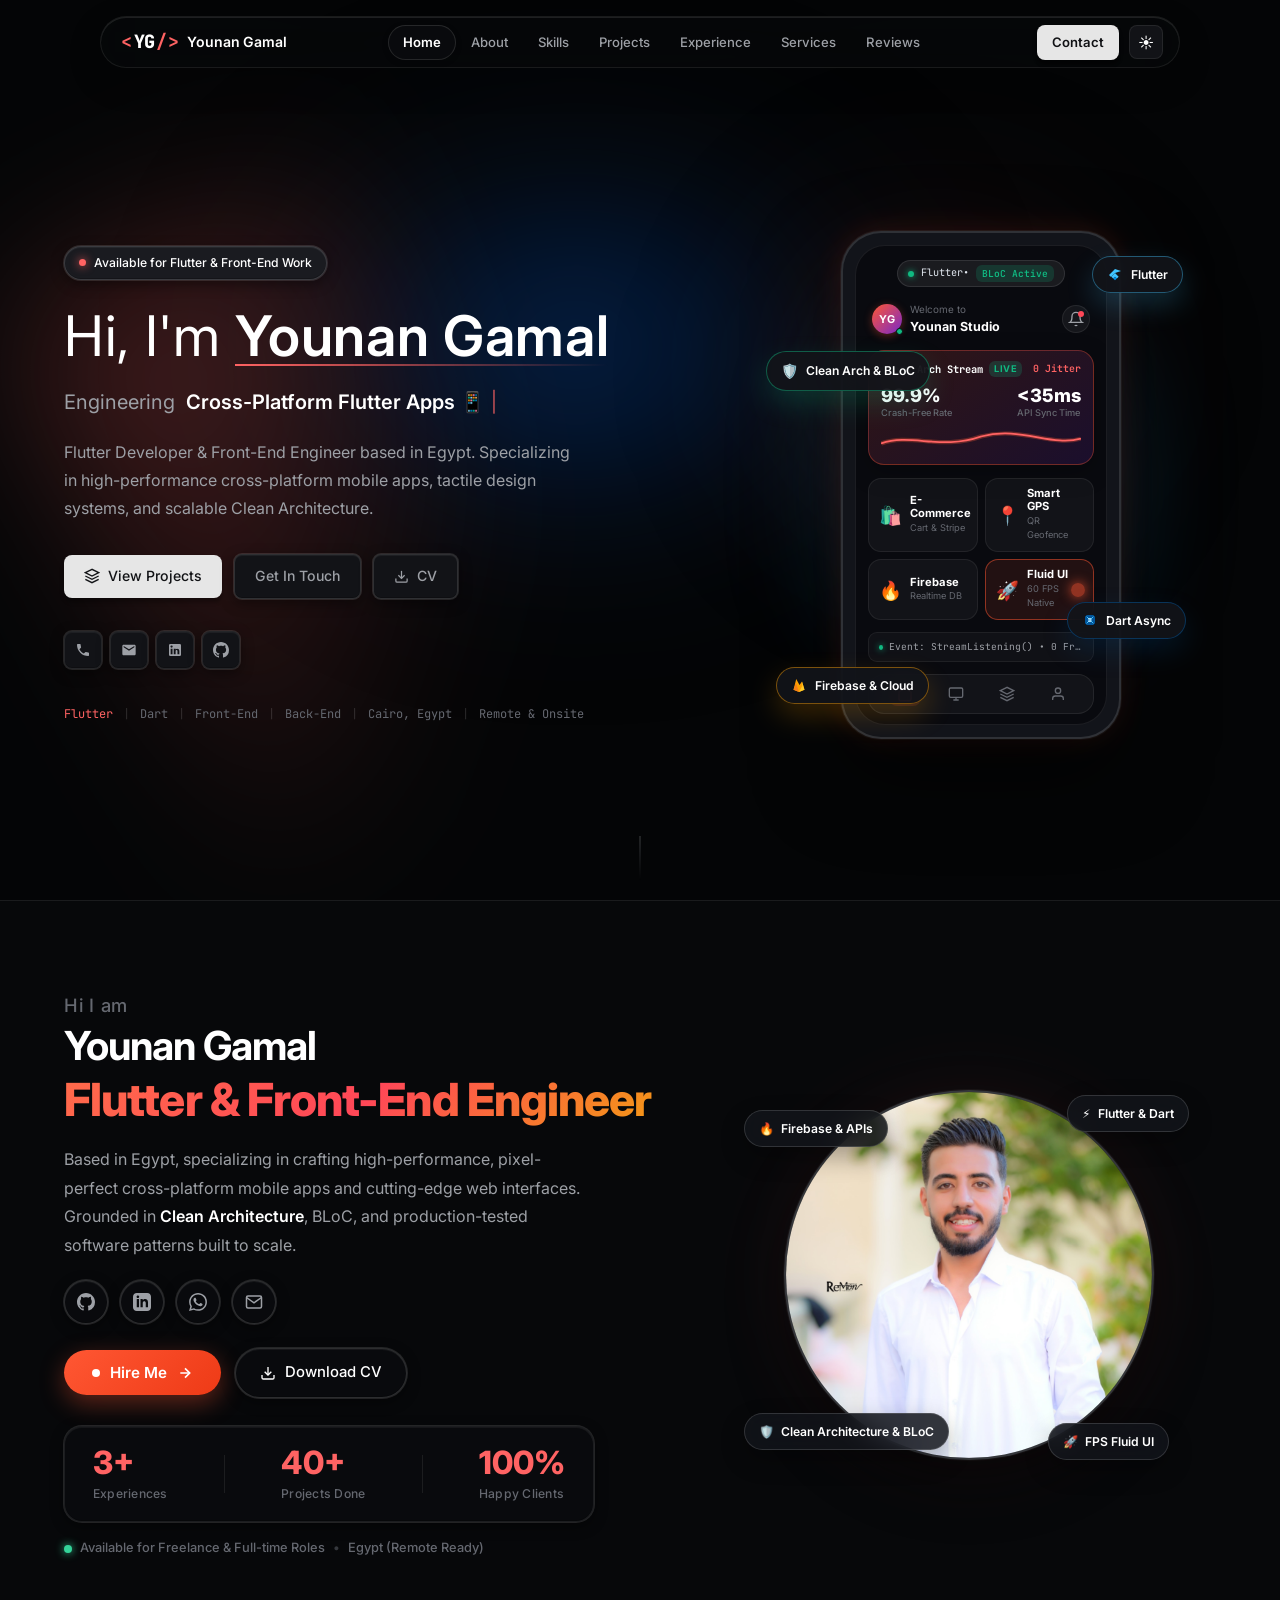
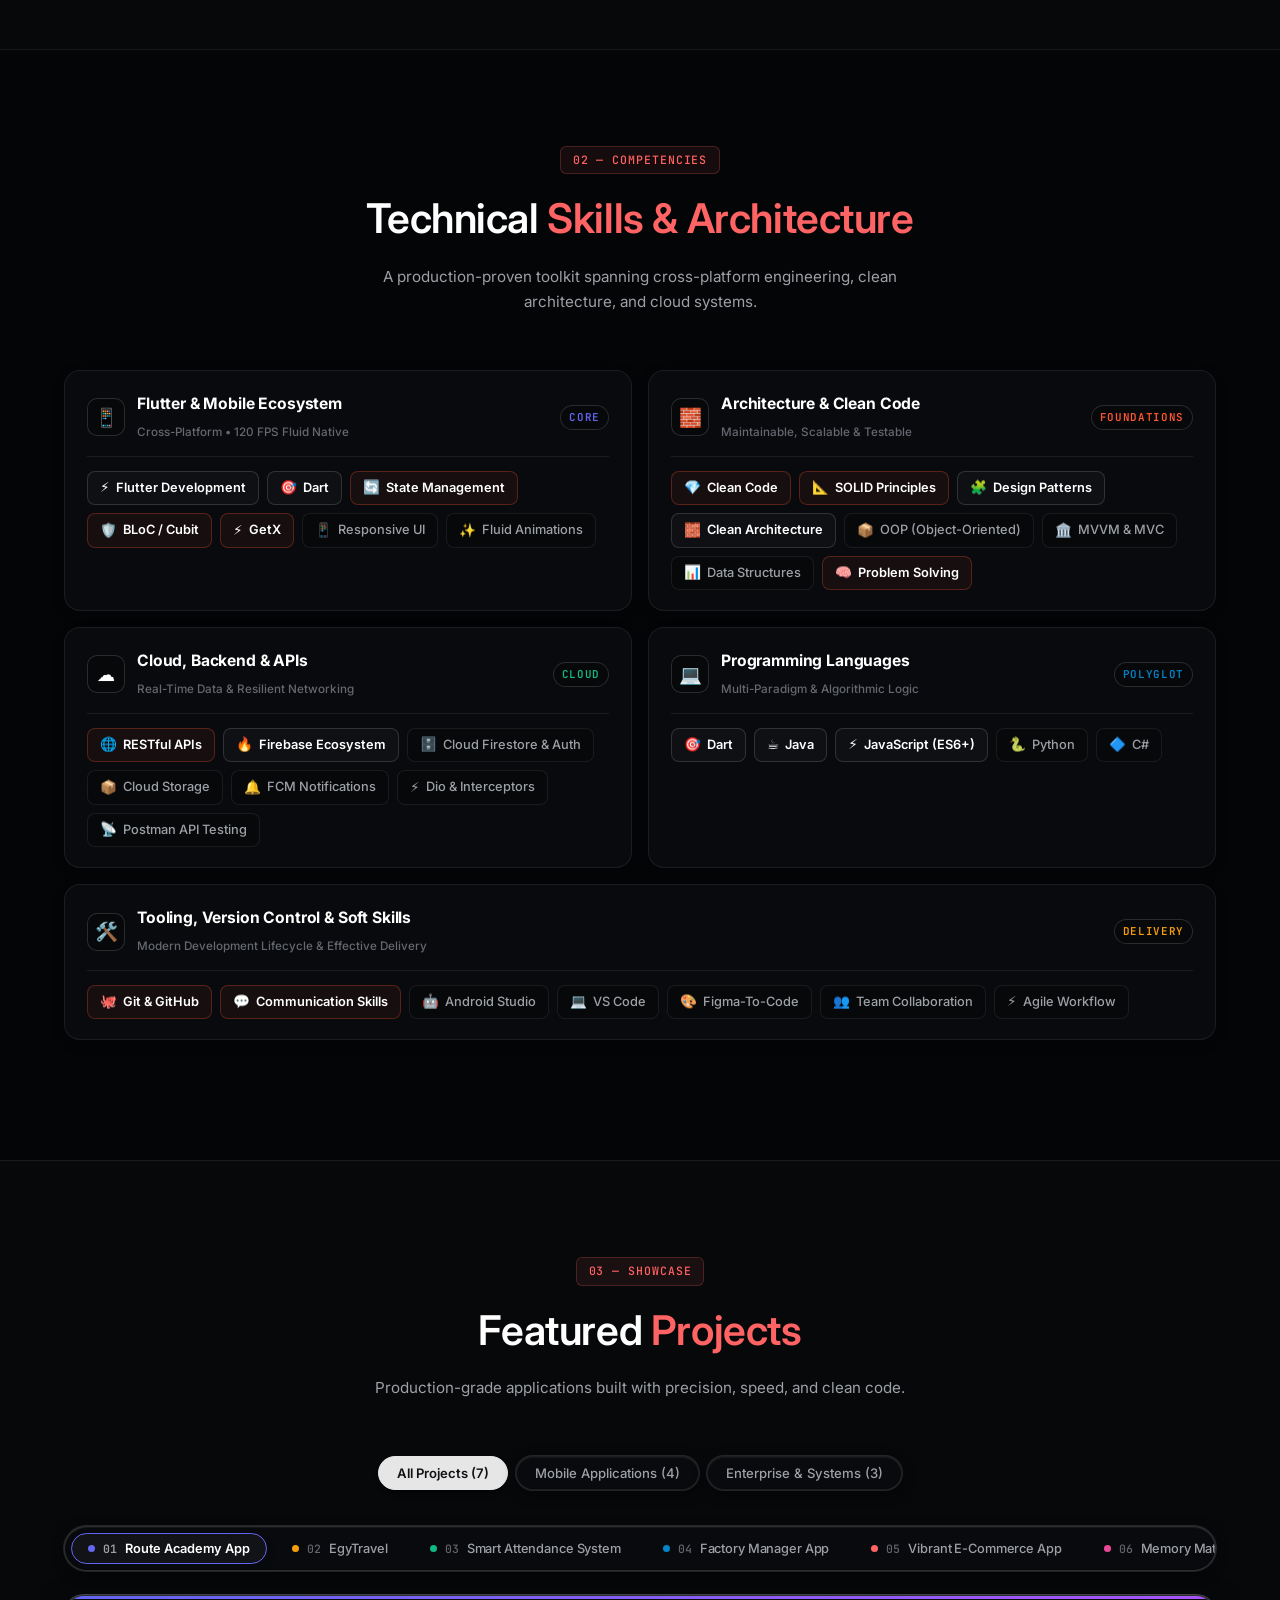
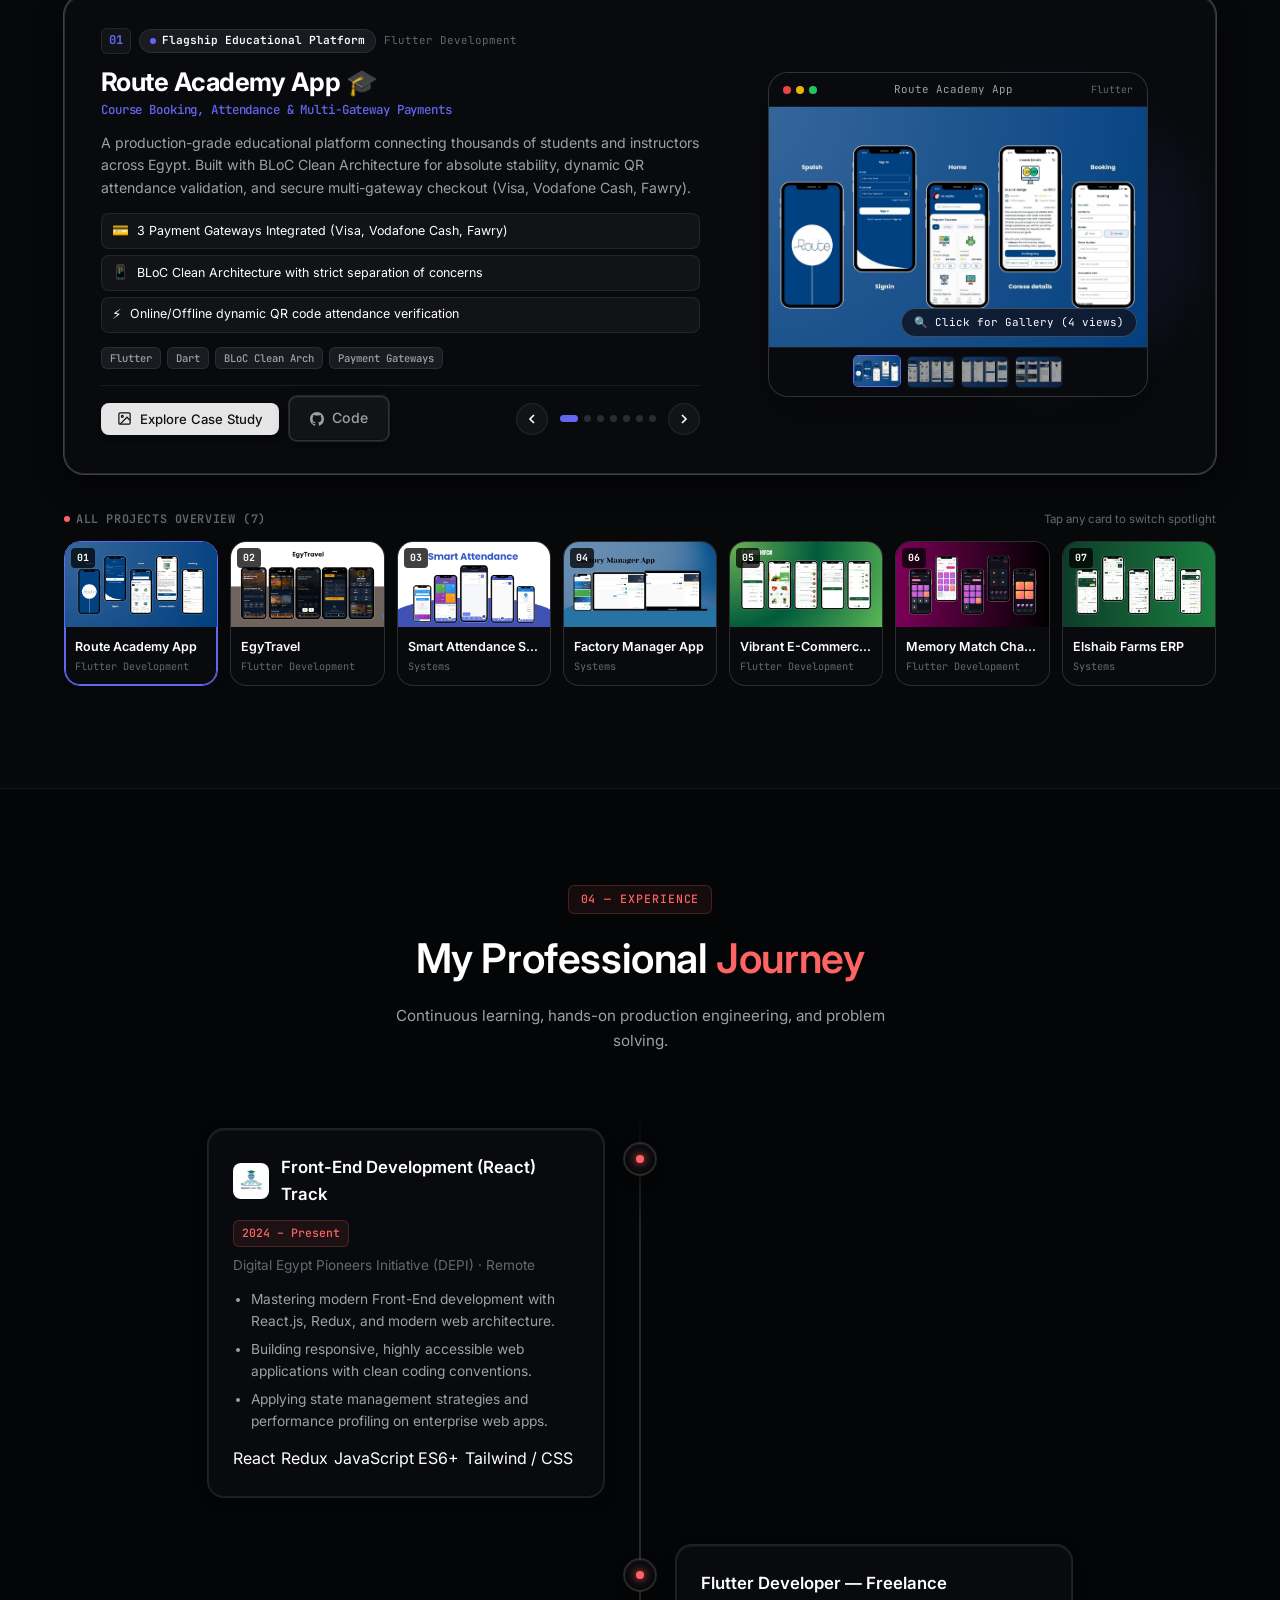
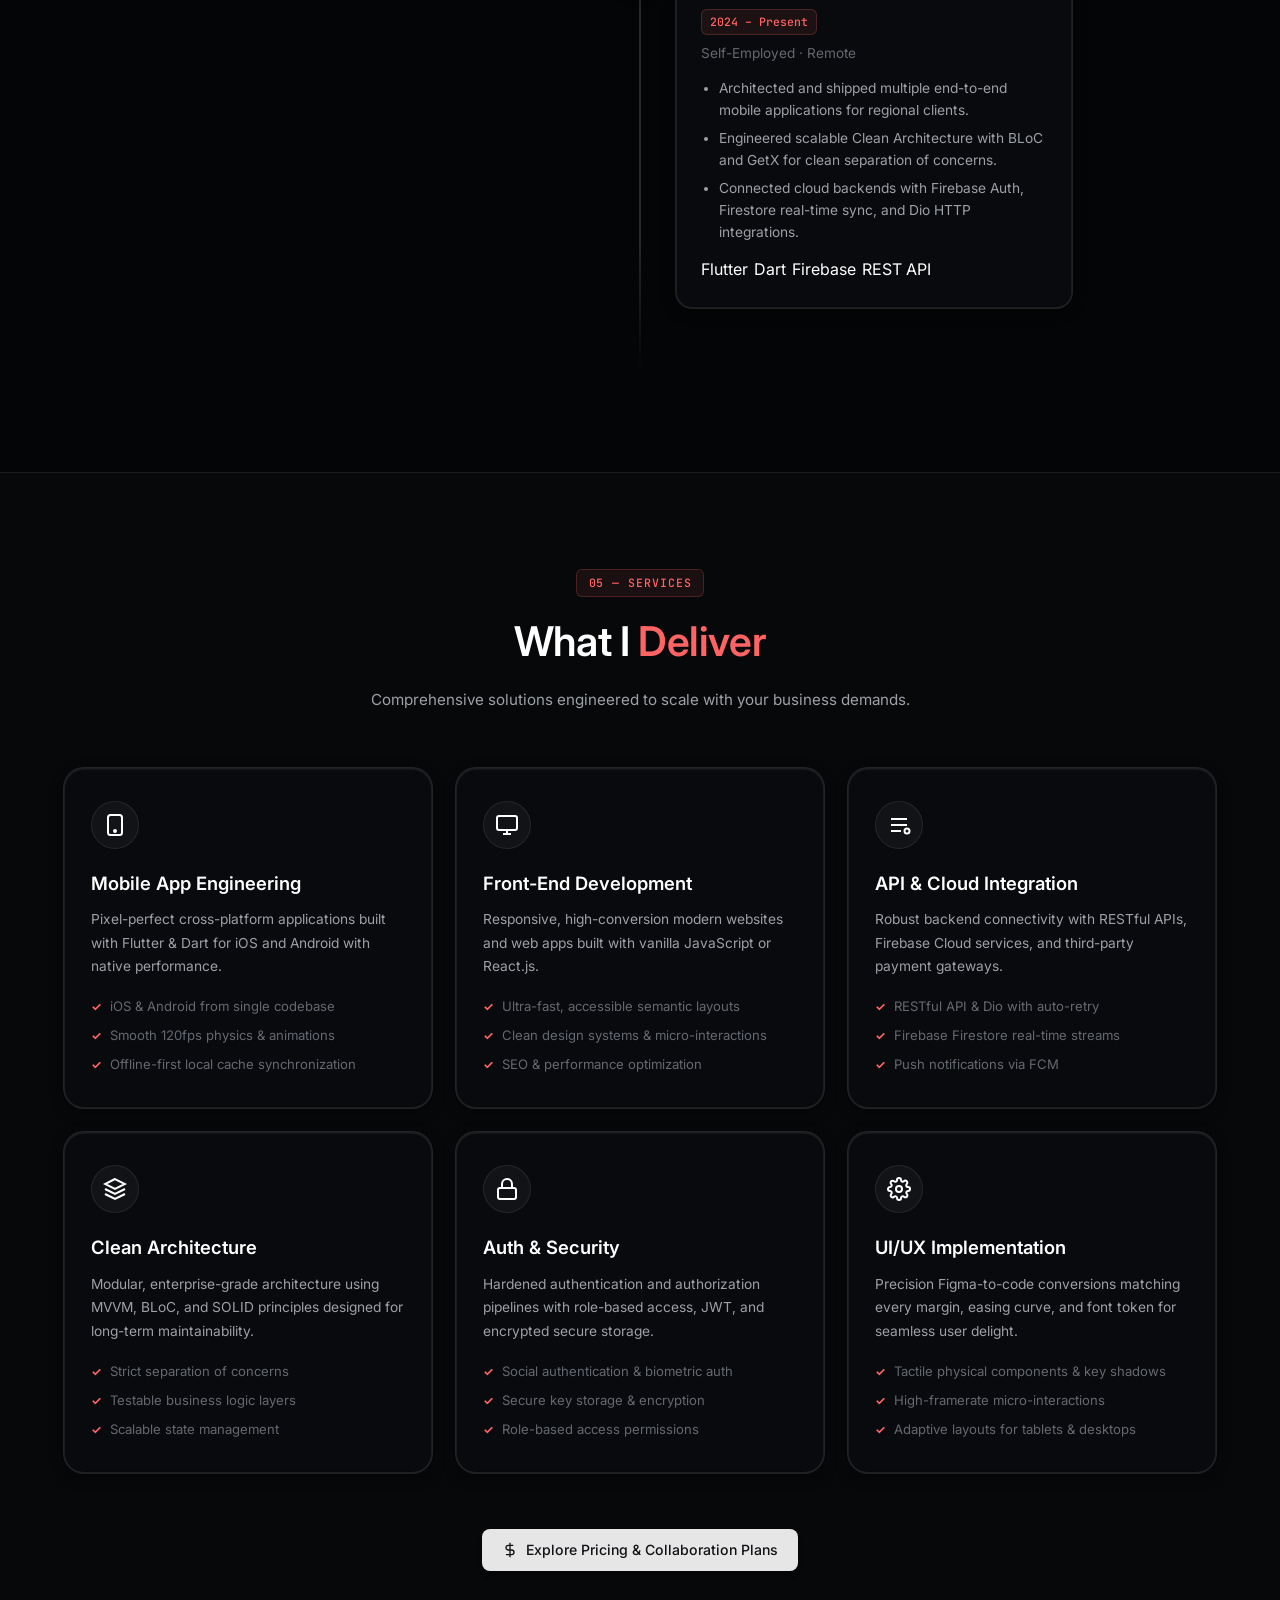
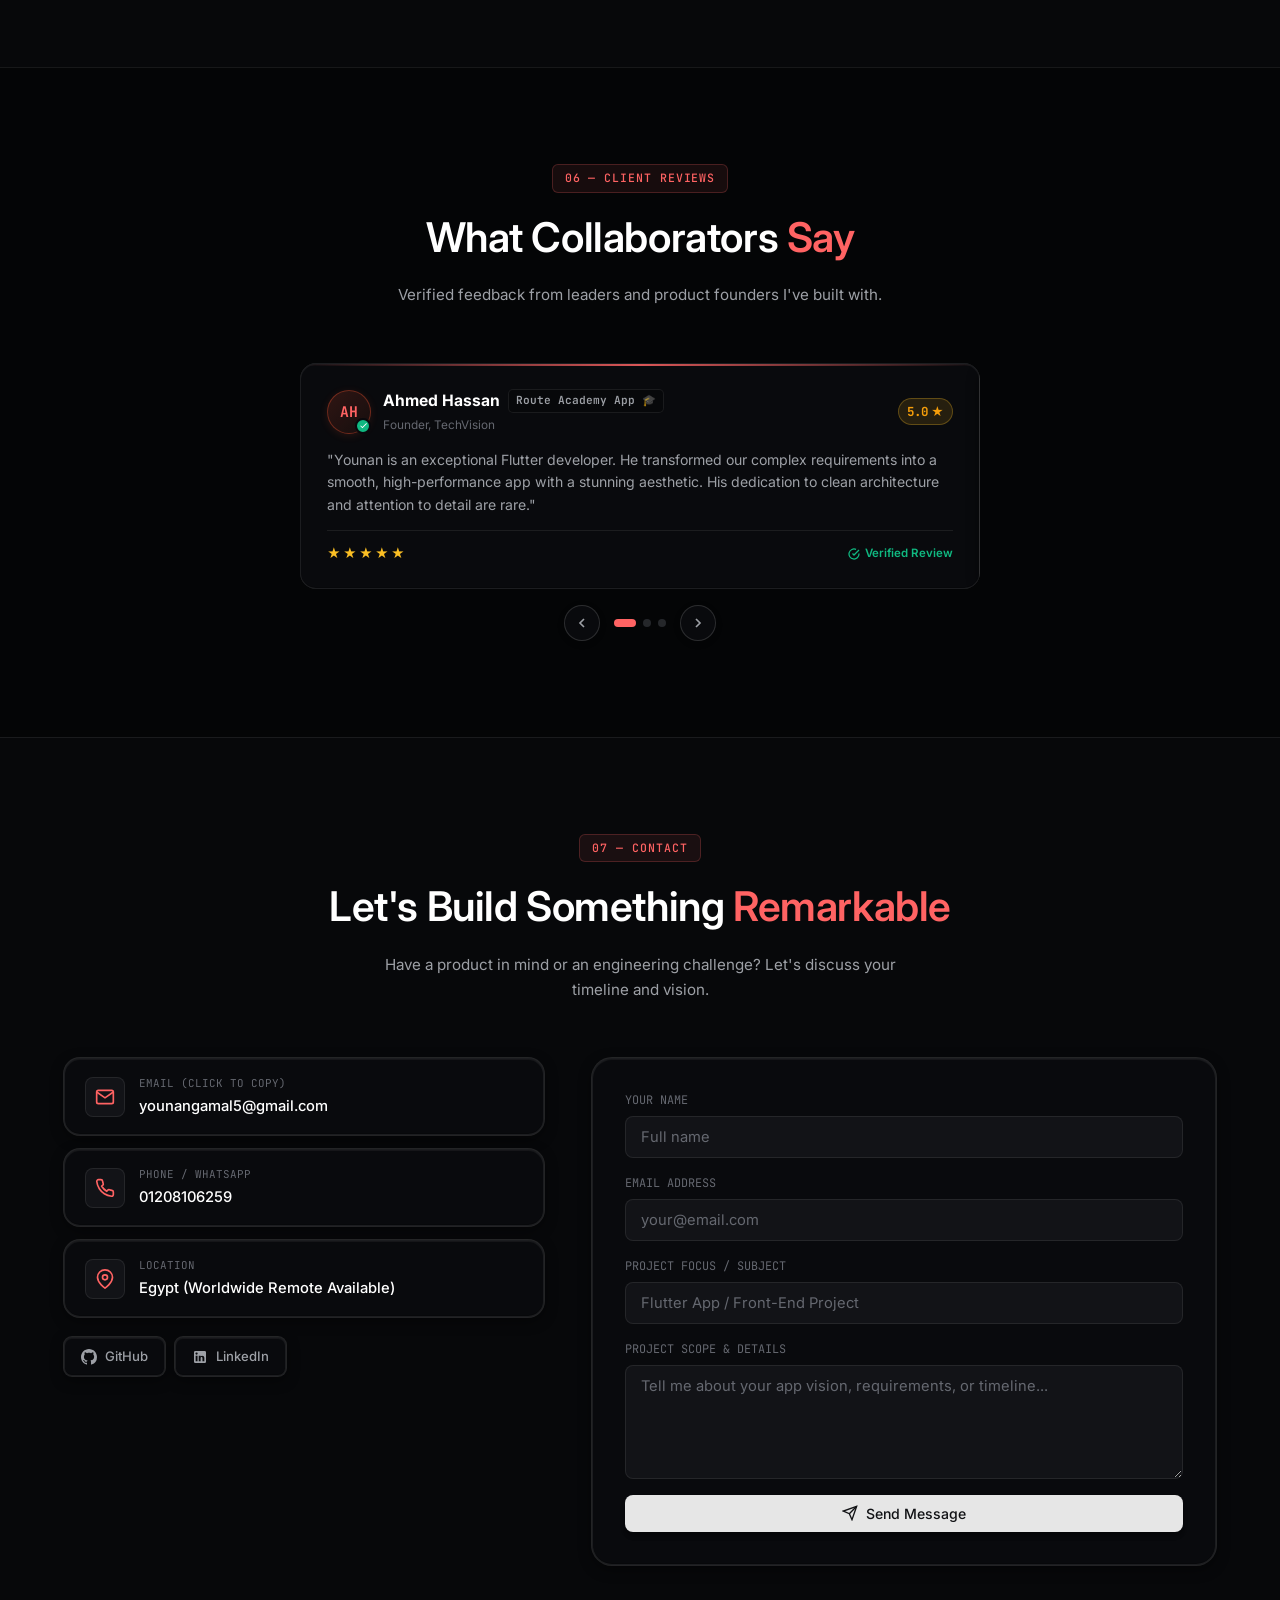
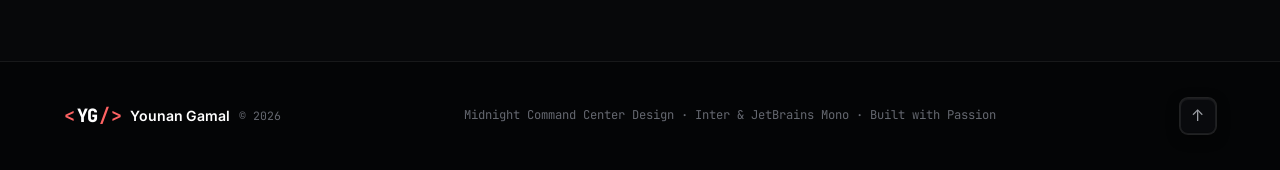
==== commit 7b43b6d1: "refactor: redesign skills section into a modern categorized bento grid layout with chip tags" ====
--- a/index.html
+++ b/index.html
@@ -551,71 +551,125 @@
     <section class="section" id="skills">
         <div class="container">
             <div class="section-header reveal">
-                <span class="section-tag">02 &mdash; Skills</span>
-                <h2 class="section-title">Engineering <span class="highlight">Tech Stack</span></h2>
-                <p class="section-sub">Carefully selected tools and frameworks to build tactile, dependable software.
-                </p>
-            </div>
-
-            <div class="skills-grid">
-                <div class="skill-card reveal">
-                    <div class="skill-icon">📱</div>
-                    <h3 class="skill-name">Flutter</h3>
-                    <p class="skill-desc">Native 120fps cross-platform mobile &amp; web experiences with custom
-                        rendering engines and fluid animations.</p>
-                </div>
-
-                <div class="skill-card reveal">
-                    <div class="skill-icon">🎯</div>
-                    <h3 class="skill-name">Dart</h3>
-                    <p class="skill-desc">Strongly typed, asynchronous programming, streams, isolates, and clean
-                        reactive architecture.</p>
-                </div>
-
-                <div class="skill-card reveal">
-                    <div class="skill-icon">🔥</div>
-                    <h3 class="skill-name">Firebase</h3>
-                    <p class="skill-desc">Authentication, Cloud Firestore, Cloud Storage, Push Notifications (FCM), and
-                        Serverless Cloud Functions.</p>
-                </div>
-
-                <div class="skill-card reveal">
-                    <div class="skill-icon">💻</div>
-                    <h3 class="skill-name">Front-End Engineering</h3>
-                    <p class="skill-desc">Semantic HTML5, CSS design systems, Vanilla JS, React.js, and modern
-                        accessible web interfaces.</p>
-                </div>
-
-                <div class="skill-card reveal">
-                    <div class="skill-icon">🧱</div>
-                    <h3 class="skill-name">Clean Architecture</h3>
-                    <p class="skill-desc">Domain-Driven Design, MVVM, BLoC, Cubit, and GetX patterns for maintainable,
-                        testable codebases.</p>
-                </div>
-
-                <div class="skill-card reveal">
-                    <div class="skill-icon">🌐</div>
-                    <h3 class="skill-name">REST APIs &amp; Networking</h3>
-                    <p class="skill-desc">Dio client, interceptors, caching layers, token refresh flows, and robust
-                        error-handling pipelines.</p>
-                </div>
-            </div>
-
-            <div class="tools-section reveal">
-                <h3 class="tools-title">Tools &amp; Ecosystem Capabilities</h3>
-                <div class="tools-list">
-                    <span class="tool-tag">BLoC / Cubit</span>
-                    <span class="tool-tag">GetX</span>
-                    <span class="tool-tag">Provider</span>
-                    <span class="tool-tag">Dio</span>
-                    <span class="tool-tag">Hive DB</span>
-                    <span class="tool-tag">SharedPreferences</span>
-                    <span class="tool-tag">Google Maps API</span>
-                    <span class="tool-tag">Push Notifications</span>
-                    <span class="tool-tag">Git &amp; GitHub</span>
-                    <span class="tool-tag">Figma To Code</span>
-                    <span class="tool-tag">VS Code</span>
-                    <span class="tool-tag">Android Studio</span>
+                <span class="section-tag">02 &mdash; Competencies</span>
+                <h2 class="section-title">Technical <span class="highlight">Skills &amp; Architecture</span></h2>
+                <p class="section-sub">A production-proven toolkit spanning cross-platform engineering, clean architecture, and cloud systems.</p>
+            </div>
+
+            <!-- Sleek Compact Categorized Bento Hub -->
+            <div class="skills-hub-grid">
+                <!-- 1. Mobile & Frameworks -->
+                <div class="skills-bento-card reveal" style="--bento-accent: #6366f1; --bento-glow: rgba(99, 102, 241, 0.16);">
+                    <div class="bento-card-header">
+                        <div class="bento-icon-wrap">
+                            <span class="bento-icon">📱</span>
+                        </div>
+                        <div class="bento-header-info">
+                            <h3 class="bento-title">Flutter &amp; Mobile Ecosystem</h3>
+                            <span class="bento-sub">Cross-Platform &bull; 120 FPS Fluid Native</span>
+                        </div>
+                        <span class="bento-pill-count">Core</span>
+                    </div>
+                    <div class="bento-chips-wrap">
+                        <span class="skill-chip primary"><span class="chip-icon">⚡</span>Flutter Development</span>
+                        <span class="skill-chip primary"><span class="chip-icon">🎯</span>Dart</span>
+                        <span class="skill-chip highlight"><span class="chip-icon">🔄</span>State Management</span>
+                        <span class="skill-chip highlight"><span class="chip-icon">🛡️</span>BLoC / Cubit</span>
+                        <span class="skill-chip highlight"><span class="chip-icon">⚡</span>GetX</span>
+                        <span class="skill-chip"><span class="chip-icon">📱</span>Responsive UI</span>
+                        <span class="skill-chip"><span class="chip-icon">✨</span>Fluid Animations</span>
+                    </div>
+                </div>
+
+                <!-- 2. Software Architecture & Clean Code -->
+                <div class="skills-bento-card reveal" style="--bento-accent: #ff5733; --bento-glow: rgba(255, 87, 51, 0.16);">
+                    <div class="bento-card-header">
+                        <div class="bento-icon-wrap">
+                            <span class="bento-icon">🧱</span>
+                        </div>
+                        <div class="bento-header-info">
+                            <h3 class="bento-title">Architecture &amp; Clean Code</h3>
+                            <span class="bento-sub">Maintainable, Scalable &amp; Testable</span>
+                        </div>
+                        <span class="bento-pill-count">Foundations</span>
+                    </div>
+                    <div class="bento-chips-wrap">
+                        <span class="skill-chip highlight"><span class="chip-icon">💎</span>Clean Code</span>
+                        <span class="skill-chip highlight"><span class="chip-icon">📐</span>SOLID Principles</span>
+                        <span class="skill-chip primary"><span class="chip-icon">🧩</span>Design Patterns</span>
+                        <span class="skill-chip primary"><span class="chip-icon">🧱</span>Clean Architecture</span>
+                        <span class="skill-chip"><span class="chip-icon">📦</span>OOP (Object-Oriented)</span>
+                        <span class="skill-chip"><span class="chip-icon">🏛️</span>MVVM &amp; MVC</span>
+                        <span class="skill-chip"><span class="chip-icon">📊</span>Data Structures</span>
+                        <span class="skill-chip highlight"><span class="chip-icon">🧠</span>Problem Solving</span>
+                    </div>
+                </div>
+
+                <!-- 3. Backend, Cloud & APIs -->
+                <div class="skills-bento-card reveal" style="--bento-accent: #10b981; --bento-glow: rgba(16, 185, 129, 0.16);">
+                    <div class="bento-card-header">
+                        <div class="bento-icon-wrap">
+                            <span class="bento-icon">☁️</span>
+                        </div>
+                        <div class="bento-header-info">
+                            <h3 class="bento-title">Cloud, Backend &amp; APIs</h3>
+                            <span class="bento-sub">Real-Time Data &amp; Resilient Networking</span>
+                        </div>
+                        <span class="bento-pill-count">Cloud</span>
+                    </div>
+                    <div class="bento-chips-wrap">
+                        <span class="skill-chip highlight"><span class="chip-icon">🌐</span>RESTful APIs</span>
+                        <span class="skill-chip primary"><span class="chip-icon">🔥</span>Firebase Ecosystem</span>
+                        <span class="skill-chip"><span class="chip-icon">🗄️</span>Cloud Firestore &amp; Auth</span>
+                        <span class="skill-chip"><span class="chip-icon">📦</span>Cloud Storage</span>
+                        <span class="skill-chip"><span class="chip-icon">🔔</span>FCM Notifications</span>
+                        <span class="skill-chip"><span class="chip-icon">⚡</span>Dio &amp; Interceptors</span>
+                        <span class="skill-chip"><span class="chip-icon">📡</span>Postman API Testing</span>
+                    </div>
+                </div>
+
+                <!-- 4. Programming Languages -->
+                <div class="skills-bento-card reveal" style="--bento-accent: #0284c7; --bento-glow: rgba(2, 132, 199, 0.16);">
+                    <div class="bento-card-header">
+                        <div class="bento-icon-wrap">
+                            <span class="bento-icon">💻</span>
+                        </div>
+                        <div class="bento-header-info">
+                            <h3 class="bento-title">Programming Languages</h3>
+                            <span class="bento-sub">Multi-Paradigm &amp; Algorithmic Logic</span>
+                        </div>
+                        <span class="bento-pill-count">Polyglot</span>
+                    </div>
+                    <div class="bento-chips-wrap">
+                        <span class="skill-chip primary"><span class="chip-icon">🎯</span>Dart</span>
+                        <span class="skill-chip primary"><span class="chip-icon">☕</span>Java</span>
+                        <span class="skill-chip primary"><span class="chip-icon">⚡</span>JavaScript (ES6+)</span>
+                        <span class="skill-chip"><span class="chip-icon">🐍</span>Python</span>
+                        <span class="skill-chip"><span class="chip-icon">🔷</span>C#</span>
+                    </div>
+                </div>
+
+                <!-- 5. Tooling, Version Control & Collaboration (Wide Card) -->
+                <div class="skills-bento-card reveal skills-bento-card-wide" style="--bento-accent: #f59e0b; --bento-glow: rgba(245, 158, 11, 0.16);">
+                    <div class="bento-card-header">
+                        <div class="bento-icon-wrap">
+                            <span class="bento-icon">🛠️</span>
+                        </div>
+                        <div class="bento-header-info">
+                            <h3 class="bento-title">Tooling, Version Control &amp; Soft Skills</h3>
+                            <span class="bento-sub">Modern Development Lifecycle &amp; Effective Delivery</span>
+                        </div>
+                        <span class="bento-pill-count">Delivery</span>
+                    </div>
+                    <div class="bento-chips-wrap">
+                        <span class="skill-chip highlight"><span class="chip-icon">🐙</span>Git &amp; GitHub</span>
+                        <span class="skill-chip highlight"><span class="chip-icon">💬</span>Communication Skills</span>
+                        <span class="skill-chip"><span class="chip-icon">🤖</span>Android Studio</span>
+                        <span class="skill-chip"><span class="chip-icon">💻</span>VS Code</span>
+                        <span class="skill-chip"><span class="chip-icon">🎨</span>Figma-To-Code</span>
+                        <span class="skill-chip"><span class="chip-icon">👥</span>Team Collaboration</span>
+                        <span class="skill-chip"><span class="chip-icon">⚡</span>Agile Workflow</span>
+                    </div>
                 </div>
             </div>
         </div>
@@ -867,26 +921,24 @@
                 <p class="section-sub">Verified feedback from leaders and product founders I've built with.</p>
             </div>
 
-            <div class="testimonials-container reveal">
-                <div class="testimonial-glow"></div>
-
-                <div class="testimonials-viewport">
+            <!-- Compact Manual Testimonials Slider (No Auto Scroll, Image-Free, Touch & Swipe Ready) -->
+            <div class="testimonials-slider-box reveal">
+                <div class="testimonials-viewport" id="testimonialsViewport">
                     <div class="testimonials-track" id="testimonialsTrack">
-                        <!-- Cards injected via practes.js -->
-                    </div>
-                </div>
-
-                <div class="carousel-nav">
-                    <button class="carousel-btn prev" id="prevReview" aria-label="Previous review">
-                        <svg viewBox="0 0 24 24" fill="none" width="18" height="18" stroke="currentColor"
-                            stroke-width="2">
+                        <!-- Injected via practes.js -->
+                    </div>
+                </div>
+
+                <!-- Sleek Manual Controls: Left Arrow, Pagination Dots, Right Arrow -->
+                <div class="testimonials-controls-row">
+                    <button class="t-nav-btn prev-btn" id="prevReview" aria-label="Previous Review" title="Previous Review">
+                        <svg viewBox="0 0 24 24" fill="none" width="16" height="16" stroke="currentColor" stroke-width="2.5">
                             <polyline points="15 18 9 12 15 6"></polyline>
                         </svg>
                     </button>
-                    <div class="carousel-dots-v2" id="carouselDots"></div>
-                    <button class="carousel-btn next" id="nextReview" aria-label="Next review">
-                        <svg viewBox="0 0 24 24" fill="none" width="18" height="18" stroke="currentColor"
-                            stroke-width="2">
+                    <div class="carousel-dots" id="carouselDots"></div>
+                    <button class="t-nav-btn next-btn" id="nextReview" aria-label="Next Review" title="Next Review">
+                        <svg viewBox="0 0 24 24" fill="none" width="16" height="16" stroke="currentColor" stroke-width="2.5">
                             <polyline points="9 18 15 12 9 6"></polyline>
                         </svg>
                     </button>
--- a/style.css
+++ b/style.css
@@ -1925,105 +1925,186 @@
 }
 
 /* ============================================================
-   SKILLS & TECH STACK
+   SKILLS & TECH STACK (MODERN BENTO HUB)
    ============================================================ */
-.skills-grid {
+.skills-hub-grid {
     display: grid;
-    grid-template-columns: repeat(auto-fill, minmax(320px, 1fr));
-    gap: 20px;
-    margin-bottom: 48px;
-}
-
-.skill-card {
+    grid-template-columns: repeat(2, 1fr);
+    gap: 16px;
+    margin-bottom: 24px;
+}
+
+.skills-bento-card {
     background: var(--bg-card);
     border: 1px solid var(--border-hairline);
     border-radius: var(--radius-card);
-    padding: 24px;
-    box-shadow: var(--shadow-key);
-    transition: all 0.3s cubic-bezier(0.16, 1, 0.3, 1);
+    padding: 20px 22px;
     position: relative;
-}
-
-.skill-card:hover {
-    border-color: var(--border-hover);
-    transform: translateY(-4px);
-    box-shadow: var(--shadow-key-hover);
-}
-
-.skill-icon {
-    width: 48px;
-    height: 48px;
-    border-radius: var(--radius-circle);
-    background: var(--bg-recessed);
-    border: 1px solid var(--border-hairline);
+    box-shadow: 0 4px 16px rgba(0, 0, 0, 0.08);
+    transition: all 0.28s cubic-bezier(0.16, 1, 0.3, 1);
+    display: flex;
+    flex-direction: column;
+}
+
+.skills-bento-card:hover {
+    border-color: var(--bento-accent, var(--accent-coral));
+    box-shadow: 0 10px 28px var(--bento-glow, rgba(255, 87, 51, 0.15));
+    transform: translateY(-2px);
+}
+
+.skills-bento-card-wide {
+    grid-column: span 2;
+}
+
+.bento-card-header {
+    display: flex;
+    align-items: center;
+    gap: 12px;
+    margin-bottom: 14px;
+    padding-bottom: 12px;
+    border-bottom: 1px solid var(--border-hairline);
+}
+
+.bento-icon-wrap {
+    width: 38px;
+    height: 38px;
+    border-radius: 10px;
+    background: var(--bg-surface);
+    border: 1px solid var(--border-subtle);
     display: flex;
     align-items: center;
     justify-content: center;
-    font-size: 1.35rem;
-    margin-bottom: 16px;
-    transition: transform 0.3s ease;
-}
-
-.skill-card:hover .skill-icon {
-    transform: scale(1.08);
-    border-color: var(--accent-coral);
-}
-
-.skill-name {
-    font-family: var(--font-inter);
-    font-size: 1.05rem;
+    font-size: 1.15rem;
+    flex-shrink: 0;
+    transition: transform 0.25s ease;
+}
+
+.skills-bento-card:hover .bento-icon-wrap {
+    transform: scale(1.08) rotate(3deg);
+    border-color: var(--bento-accent, var(--accent-coral));
+}
+
+.bento-header-info {
+    flex: 1;
+    min-width: 0;
+}
+
+.bento-title {
+    font-size: 0.98rem;
+    font-weight: 700;
+    color: var(--text-primary);
+    margin: 0 0 2px 0;
+    letter-spacing: -0.01em;
+}
+
+.bento-sub {
+    font-size: 0.73rem;
+    color: var(--text-muted);
+    font-weight: 500;
+}
+
+.bento-pill-count {
+    font-family: var(--font-mono);
+    font-size: 0.68rem;
     font-weight: 600;
-    color: var(--text-primary);
-    margin-bottom: 8px;
-}
-
-.skill-desc {
-    font-size: 0.85rem;
-    color: var(--text-secondary);
-    line-height: 1.6;
-}
-
-.tools-section {
-    text-align: center;
-    padding-top: 20px;
-}
-
-.tools-title {
-    font-family: var(--font-mono);
-    font-size: 0.82rem;
-    font-weight: 500;
     text-transform: uppercase;
-    letter-spacing: 0.08em;
-    margin-bottom: 20px;
-    color: var(--text-muted);
-}
-
-.tools-list {
+    letter-spacing: 0.06em;
+    padding: 3px 8px;
+    border-radius: var(--radius-pill);
+    background: var(--bg-surface);
+    border: 1px solid var(--border-subtle);
+    color: var(--bento-accent, var(--text-secondary));
+}
+
+.bento-chips-wrap {
     display: flex;
     flex-wrap: wrap;
     gap: 8px;
-    justify-content: center;
-    max-width: 900px;
-    margin: 0 auto;
-}
-
-.tool-tag {
+    align-items: center;
+}
+
+.skill-chip {
+    display: inline-flex;
+    align-items: center;
+    gap: 6px;
     padding: 6px 12px;
-    background: var(--bg-card);
+    border-radius: 8px;
+    font-size: 0.8rem;
+    font-weight: 500;
+    color: var(--text-secondary);
+    background: var(--bg-surface);
     border: 1px solid var(--border-hairline);
-    border-radius: var(--radius-badge);
-    font-family: var(--font-mono);
-    font-size: 0.76rem;
-    color: var(--text-secondary);
-    box-shadow: 0 1px 2px rgba(0, 0, 0, 0.05);
     transition: all 0.2s cubic-bezier(0.16, 1, 0.3, 1);
-}
-
-.tool-tag:hover {
-    color: var(--text-primary);
-    border-color: var(--border-hover);
+    white-space: nowrap;
+}
+
+.skill-chip:hover {
+    color: var(--text-primary);
+    border-color: var(--bento-accent, var(--accent-coral));
     background: var(--bg-badge);
     transform: translateY(-1px);
+}
+
+.skill-chip .chip-icon {
+    font-size: 0.85rem;
+    line-height: 1;
+}
+
+.skill-chip.primary {
+    color: var(--text-primary);
+    font-weight: 600;
+    border-color: var(--border-subtle);
+    background: rgba(125, 125, 125, 0.06);
+}
+
+.skill-chip.highlight {
+    border-color: rgba(255, 87, 51, 0.28);
+    background: rgba(255, 87, 51, 0.06);
+    color: var(--text-primary);
+    font-weight: 600;
+}
+
+[data-theme="light"] .skill-chip.highlight {
+    border-color: rgba(255, 87, 51, 0.35);
+    background: rgba(255, 87, 51, 0.08);
+}
+
+[data-theme="light"] .skills-bento-card {
+    background: #ffffff;
+    border-color: rgba(15, 23, 42, 0.08);
+    box-shadow: 0 4px 18px rgba(15, 23, 42, 0.04);
+}
+
+[data-theme="light"] .skills-bento-card:hover {
+    border-color: var(--bento-accent, var(--accent-coral));
+    box-shadow: 0 10px 28px rgba(15, 23, 42, 0.08);
+}
+
+[data-theme="light"] .bento-icon-wrap {
+    background: #f8fafc;
+    border-color: rgba(15, 23, 42, 0.08);
+}
+
+[data-theme="light"] .bento-pill-count {
+    background: #f1f5f9;
+    border-color: rgba(15, 23, 42, 0.08);
+}
+
+[data-theme="light"] .skill-chip {
+    background: #f8fafc;
+    border-color: rgba(15, 23, 42, 0.08);
+    color: #334155;
+}
+
+[data-theme="light"] .skill-chip:hover {
+    background: #ffffff;
+    color: #0f172a;
+}
+
+[data-theme="light"] .skill-chip.primary {
+    background: #f1f5f9;
+    border-color: rgba(15, 23, 42, 0.12);
+    color: #0f172a;
 }
 
 /* ============================================================
@@ -3063,185 +3144,292 @@
 }
 
 /* ============================================================
-   TESTIMONIALS
+   TESTIMONIALS (COMPACT MANUAL SCROLL SHOWCASE)
    ============================================================ */
-.testimonials-container {
-    max-width: 820px;
+.testimonials-slider-box {
+    max-width: 680px;
     margin: 0 auto;
     position: relative;
-}
-
-.testimonial-glow {
-    position: absolute;
-    top: 50%;
-    left: 50%;
-    transform: translate(-50%, -50%);
-    width: 600px;
-    height: 350px;
-    background: radial-gradient(circle, var(--accent-coral-glow) 0%, transparent 70%);
-    filter: blur(60px);
-    pointer-events: none;
-    z-index: 0;
+    width: 100%;
 }
 
 .testimonials-viewport {
-    overflow: hidden;
-    padding: 10px 0;
+    width: 100%;
+    overflow-x: auto;
+    scroll-snap-type: x mandatory;
+    scroll-behavior: smooth;
+    -webkit-overflow-scrolling: touch;
+    scrollbar-width: none;
+    border-radius: var(--radius-card);
+}
+
+.testimonials-viewport::-webkit-scrollbar {
+    display: none;
 }
 
 .testimonials-track {
     display: flex;
-    transition: transform 0.6s cubic-bezier(0.16, 1, 0.3, 1);
-}
-
-.review-card {
+    width: 100%;
+    margin: 0;
+    padding: 0;
+    list-style: none;
+}
+
+.review-card-item {
     flex: 0 0 100%;
-    padding: 38px;
+    width: 100%;
+    scroll-snap-align: center;
+    box-sizing: border-box;
     background: var(--bg-card);
     border: 1px solid var(--border-hairline);
-    border-radius: var(--radius-largecard);
+    border-radius: var(--radius-card);
+    padding: 24px 26px;
     box-shadow: var(--shadow-key);
+    display: flex;
+    flex-direction: column;
+    justify-content: space-between;
+    gap: 14px;
     position: relative;
-    box-sizing: border-box;
-}
-
-.quote-icon-wrap {
+    overflow: hidden;
+    transition: border-color 0.25s ease, box-shadow 0.25s ease;
+}
+
+.review-card-item::before {
+    content: "";
     position: absolute;
-    top: 24px;
-    right: 24px;
-    color: var(--border-subtle);
+    top: 0;
+    left: 0;
+    right: 0;
+    height: 2px;
+    background: linear-gradient(90deg, transparent, var(--accent-coral), transparent);
+    opacity: 0.85;
+}
+
+.rev-card-header {
+    display: flex;
+    align-items: center;
+    gap: 12px;
+}
+
+/* Image-Free Monogram Initials Badge */
+.reviewer-initials-badge {
+    position: relative;
+    width: 44px;
+    height: 44px;
+    border-radius: 50%;
+    background: linear-gradient(135deg, rgba(255, 87, 51, 0.16), rgba(255, 87, 51, 0.05));
+    border: 1.5px solid rgba(255, 87, 51, 0.35);
+    color: var(--accent-coral);
+    font-family: var(--font-mono);
+    font-weight: 700;
+    font-size: 0.92rem;
+    display: flex;
+    align-items: center;
+    justify-content: center;
+    flex-shrink: 0;
+    box-shadow: 0 2px 8px rgba(255, 87, 51, 0.12);
+}
+
+.rev-verified-chip {
+    position: absolute;
+    bottom: -1px;
+    right: -1px;
+    width: 16px;
+    height: 16px;
+    border-radius: 50%;
+    background: #10b981;
+    color: #ffffff;
+    display: flex;
+    align-items: center;
+    justify-content: center;
+    border: 2px solid var(--bg-card);
+}
+
+.reviewer-meta {
+    flex: 1;
+    min-width: 0;
+}
+
+.reviewer-name-row {
+    display: flex;
+    align-items: center;
+    gap: 8px;
+    flex-wrap: wrap;
+    margin-bottom: 2px;
+}
+
+.reviewer-name-v3 {
+    font-size: 0.98rem;
+    font-weight: 700;
+    color: var(--text-primary);
+    margin: 0;
+    white-space: nowrap;
+    overflow: hidden;
+    text-overflow: ellipsis;
+}
+
+.rev-proj-tag {
+    font-family: var(--font-mono);
+    font-size: 0.7rem;
+    font-weight: 600;
+    color: var(--text-secondary);
+    background: var(--bg-surface);
+    border: 1px solid var(--border-hairline);
+    padding: 2px 7px;
+    border-radius: 5px;
+}
+
+.reviewer-role-v3 {
+    font-size: 0.74rem;
+    color: var(--text-muted);
+    margin: 0;
+    white-space: nowrap;
+    overflow: hidden;
+    text-overflow: ellipsis;
+}
+
+.rev-rating-pill {
+    display: inline-flex;
+    align-items: center;
+    gap: 3px;
+    padding: 3px 8px;
+    border-radius: var(--radius-pill);
+    background: rgba(251, 191, 36, 0.12);
+    border: 1px solid rgba(251, 191, 36, 0.28);
+    flex-shrink: 0;
+}
+
+.rev-score {
+    font-family: var(--font-mono);
+    font-size: 0.78rem;
+    font-weight: 700;
+    color: #f59e0b;
+}
+
+.rev-star {
+    font-size: 0.76rem;
+    color: #f59e0b;
+}
+
+.rev-quote-body {
+    font-size: 0.88rem;
+    color: var(--text-secondary);
+    line-height: 1.6;
+    margin: 0;
+}
+
+.rev-card-footer {
+    display: flex;
+    align-items: center;
+    justify-content: space-between;
+    padding-top: 12px;
+    border-top: 1px solid var(--border-hairline);
+}
+
+.rev-stars-row {
+    color: #fbbf24;
+    font-size: 0.82rem;
+    letter-spacing: 2px;
+}
+
+.rev-verified-text {
+    font-size: 0.72rem;
+    font-weight: 600;
+    color: #10b981;
+    display: inline-flex;
+    align-items: center;
+    gap: 5px;
+}
+
+/* Manual Navigation Controls (Left arrow, dots, right arrow) */
+.testimonials-controls-row {
+    display: flex;
+    align-items: center;
+    justify-content: center;
+    gap: 14px;
+    margin-top: 16px;
+}
+
+.t-nav-btn {
     width: 36px;
     height: 36px;
-}
-
-.review-header {
-    display: flex;
-    align-items: center;
-    gap: 18px;
-    margin-bottom: 24px;
-}
-
-.reviewer-img-wrap {
-    position: relative;
-    width: 52px;
-    height: 52px;
-}
-
-.reviewer-initials {
-    width: 100%;
-    height: 100%;
-    border-radius: 14px;
-    background: var(--bg-recessed);
+    border-radius: 50%;
+    background: var(--bg-card);
     border: 1px solid var(--border-subtle);
+    color: var(--text-secondary);
     display: flex;
     align-items: center;
     justify-content: center;
-    color: var(--text-primary);
-    font-size: 1.1rem;
-    font-weight: 600;
-}
-
-.verified-badge {
-    position: absolute;
-    bottom: -3px;
-    right: -3px;
-    width: 18px;
-    height: 18px;
-    background: var(--accent-coral);
-    border-radius: 50%;
-    display: flex;
-    align-items: center;
-    justify-content: center;
-    color: #ffffff;
-    border: 2px solid var(--bg-card);
-}
-
-.reviewer-info {
-    flex: 1;
-}
-
-.reviewer-name {
-    font-size: 1.1rem;
-    font-weight: 600;
-    color: var(--text-primary);
-    margin-bottom: 2px;
-}
-
-.reviewer-role {
-    font-size: 0.82rem;
-    color: var(--text-muted);
-}
-
-.review-rating-v2 {
-    text-align: right;
-}
-
-.rating-num {
-    font-family: var(--font-mono);
-    font-size: 1.2rem;
-    font-weight: 600;
+    cursor: pointer;
+    transition: all 0.2s ease;
+    box-shadow: 0 2px 8px rgba(0, 0, 0, 0.08);
+}
+
+.t-nav-btn:hover {
     color: var(--accent-coral);
-}
-
-.stars {
-    color: #fbbf24;
-    font-size: 0.75rem;
-    letter-spacing: 2px;
-}
-
-.review-text-v2 {
-    font-size: 1.05rem;
-    color: var(--text-primary);
-    line-height: 1.7;
-}
-
-.carousel-nav {
-    display: flex;
-    align-items: center;
-    justify-content: center;
-    gap: 24px;
-    margin-top: 32px;
-}
-
-.carousel-btn {
-    width: 40px;
-    height: 40px;
-    border-radius: var(--radius-btn);
-    background: var(--bg-card);
-    border: 1px solid var(--border-hairline);
-    color: var(--text-secondary);
-    display: flex;
-    align-items: center;
-    justify-content: center;
-    box-shadow: var(--shadow-key);
-    transition: all 0.2s;
-}
-
-.carousel-btn:hover {
-    color: var(--text-primary);
-    border-color: var(--border-hover);
-    background: var(--bg-badge);
-}
-
-.carousel-dots-v2 {
-    display: flex;
-    gap: 8px;
+    border-color: var(--accent-coral);
+    background: var(--bg-surface);
+    transform: translateY(-1px);
+}
+
+.t-nav-btn:active {
+    transform: scale(0.95);
+}
+
+.carousel-dots {
+    display: flex;
+    align-items: center;
+    gap: 7px;
 }
 
 .carousel-dot {
     width: 8px;
     height: 8px;
-    border-radius: 50%;
-    background: var(--border-subtle);
+    border-radius: 4px;
+    background: var(--text-muted);
+    opacity: 0.35;
+    border: none;
+    padding: 0;
     cursor: pointer;
-    transition: all 0.3s;
+    transition: all 0.25s cubic-bezier(0.16, 1, 0.3, 1);
 }
 
 .carousel-dot.active {
+    width: 22px;
     background: var(--accent-coral);
-    width: 20px;
-    border-radius: var(--radius-pill);
-    box-shadow: 0 0 8px var(--accent-coral);
+    opacity: 1;
+}
+
+/* Light Theme Precision */
+[data-theme="light"] .review-card-item {
+    background: #ffffff;
+    border-color: rgba(15, 23, 42, 0.09);
+    box-shadow: 0 4px 20px rgba(15, 23, 42, 0.05);
+}
+
+[data-theme="light"] .review-card-item:hover {
+    border-color: rgba(255, 87, 51, 0.35);
+}
+
+[data-theme="light"] .reviewer-initials-badge {
+    background: linear-gradient(135deg, rgba(255, 87, 51, 0.12), rgba(255, 87, 51, 0.04));
+    border-color: rgba(255, 87, 51, 0.3);
+}
+
+[data-theme="light"] .rev-quote-body {
+    color: #475569;
+}
+
+[data-theme="light"] .rev-proj-tag {
+    background: #f8fafc;
+    border-color: rgba(15, 23, 42, 0.08);
+    color: #334155;
+}
+
+[data-theme="light"] .t-nav-btn {
+    background: #ffffff;
+    border-color: rgba(15, 23, 42, 0.1);
+    box-shadow: 0 2px 8px rgba(15, 23, 42, 0.06);
 }
 
 /* ============================================================
@@ -4338,6 +4526,27 @@
     .pricing-featured:hover {
         transform: translateY(-6px);
     }
+
+    .skills-hub-grid {
+        grid-template-columns: 1fr;
+        gap: 14px;
+    }
+
+    .skills-bento-card-wide {
+        grid-column: span 1;
+    }
+
+    .skills-bento-card {
+        padding: 16px 16px;
+    }
+
+    .testimonials-slider-box {
+        max-width: 100%;
+    }
+
+    .review-card-item {
+        padding: 18px 20px;
+    }
 }
 
 @media (max-width: 480px) {
@@ -4347,6 +4556,94 @@
 
     .section {
         padding: 72px 0;
+    }
+
+    #testimonials {
+        padding: 44px 0;
+    }
+
+    #testimonials .section-header {
+        margin-bottom: 20px;
+    }
+
+    .skill-chip {
+        padding: 5px 9px;
+        font-size: 0.75rem;
+    }
+
+    .review-card-item {
+        padding: 14px 14px;
+        gap: 10px;
+        border-radius: 14px;
+    }
+
+    .reviewer-initials-badge {
+        width: 36px;
+        height: 36px;
+        font-size: 0.8rem;
+    }
+
+    .reviewer-name-v3 {
+        font-size: 0.88rem;
+    }
+
+    .reviewer-role-v3 {
+        font-size: 0.7rem;
+    }
+
+    .rev-proj-tag {
+        font-size: 0.65rem;
+        padding: 1px 6px;
+    }
+
+    .rev-rating-pill {
+        padding: 2px 6px;
+    }
+
+    .rev-score {
+        font-size: 0.72rem;
+    }
+
+    .rev-quote-body {
+        font-size: 0.8rem;
+        line-height: 1.45;
+    }
+
+    .rev-card-footer {
+        padding-top: 8px;
+    }
+
+    .rev-stars-row {
+        font-size: 0.75rem;
+    }
+
+    .rev-verified-text {
+        font-size: 0.68rem;
+    }
+
+    .testimonials-controls-row {
+        margin-top: 10px;
+        gap: 10px;
+    }
+
+    .t-nav-btn {
+        width: 32px;
+        height: 32px;
+    }
+
+    .bento-card-header {
+        margin-bottom: 10px;
+        padding-bottom: 10px;
+    }
+
+    .bento-icon-wrap {
+        width: 34px;
+        height: 34px;
+        font-size: 1rem;
+    }
+
+    .bento-title {
+        font-size: 0.92rem;
     }
 
     .hero-title {
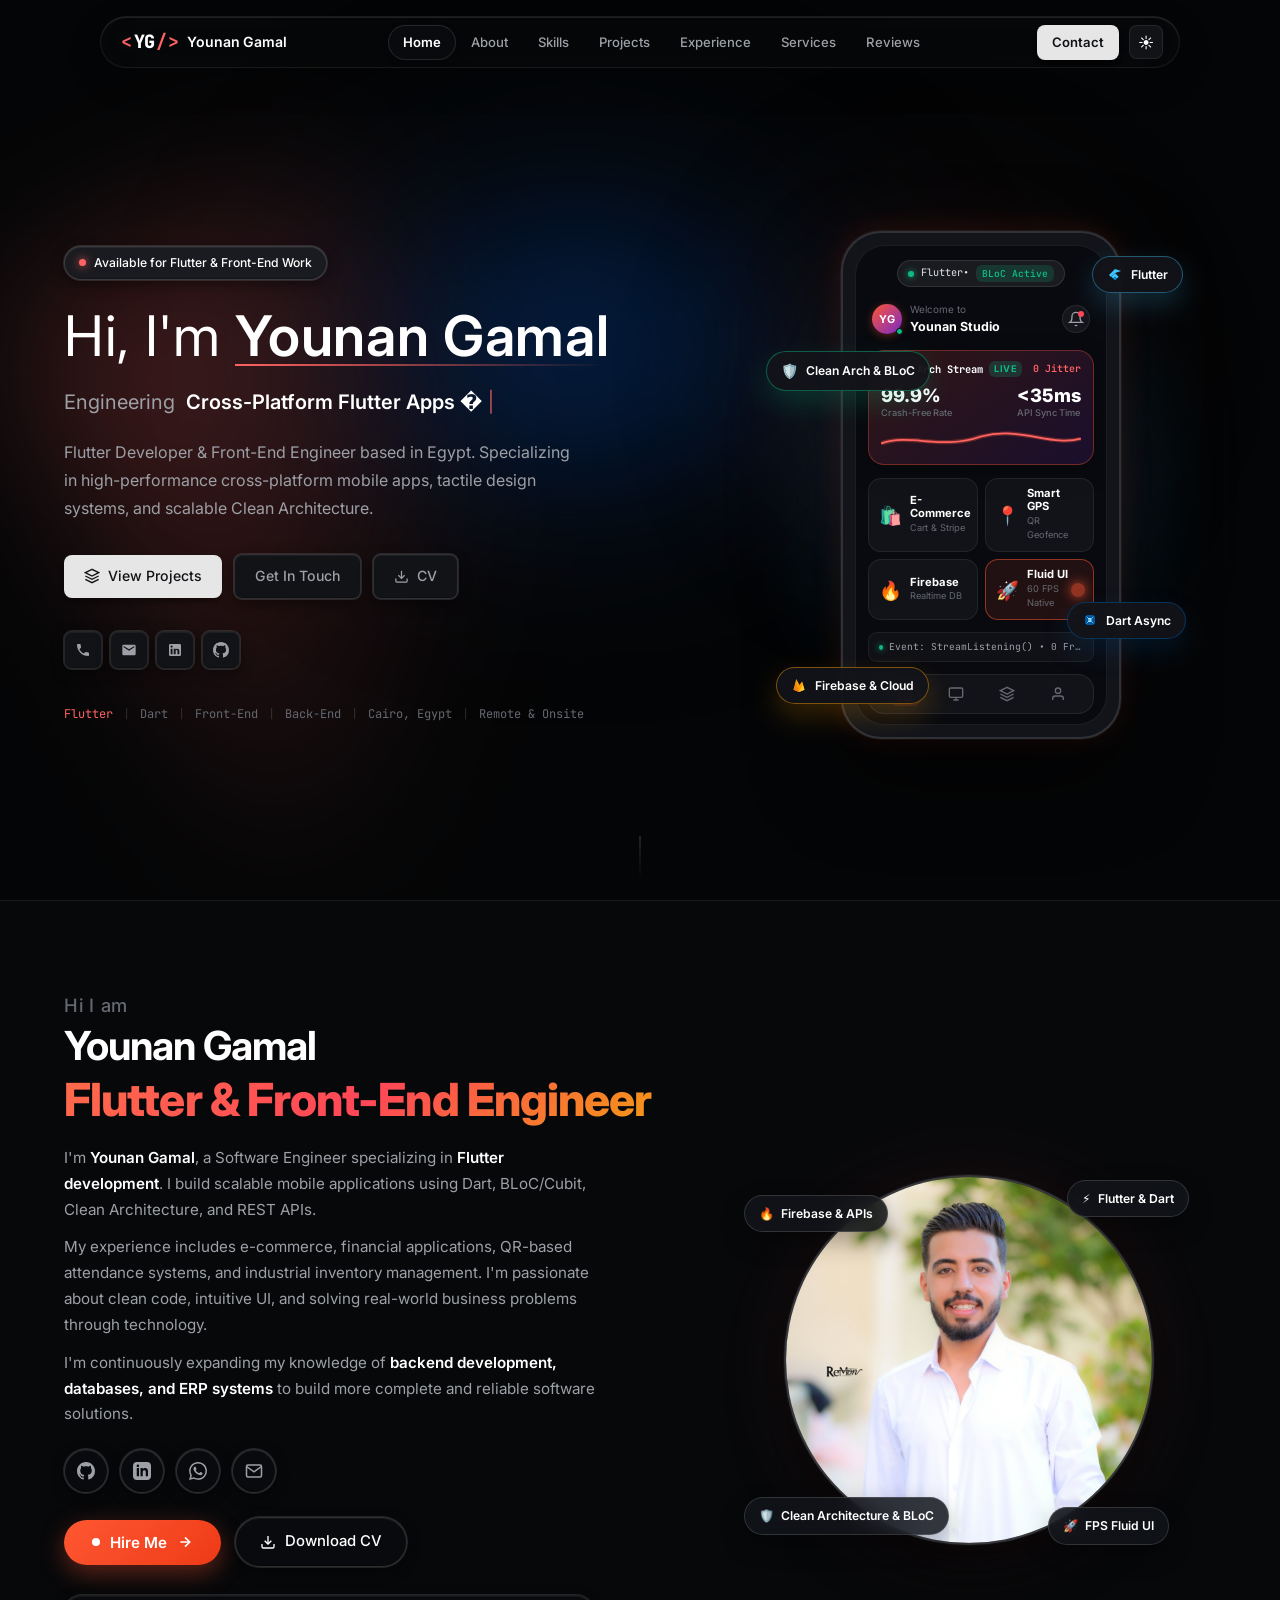
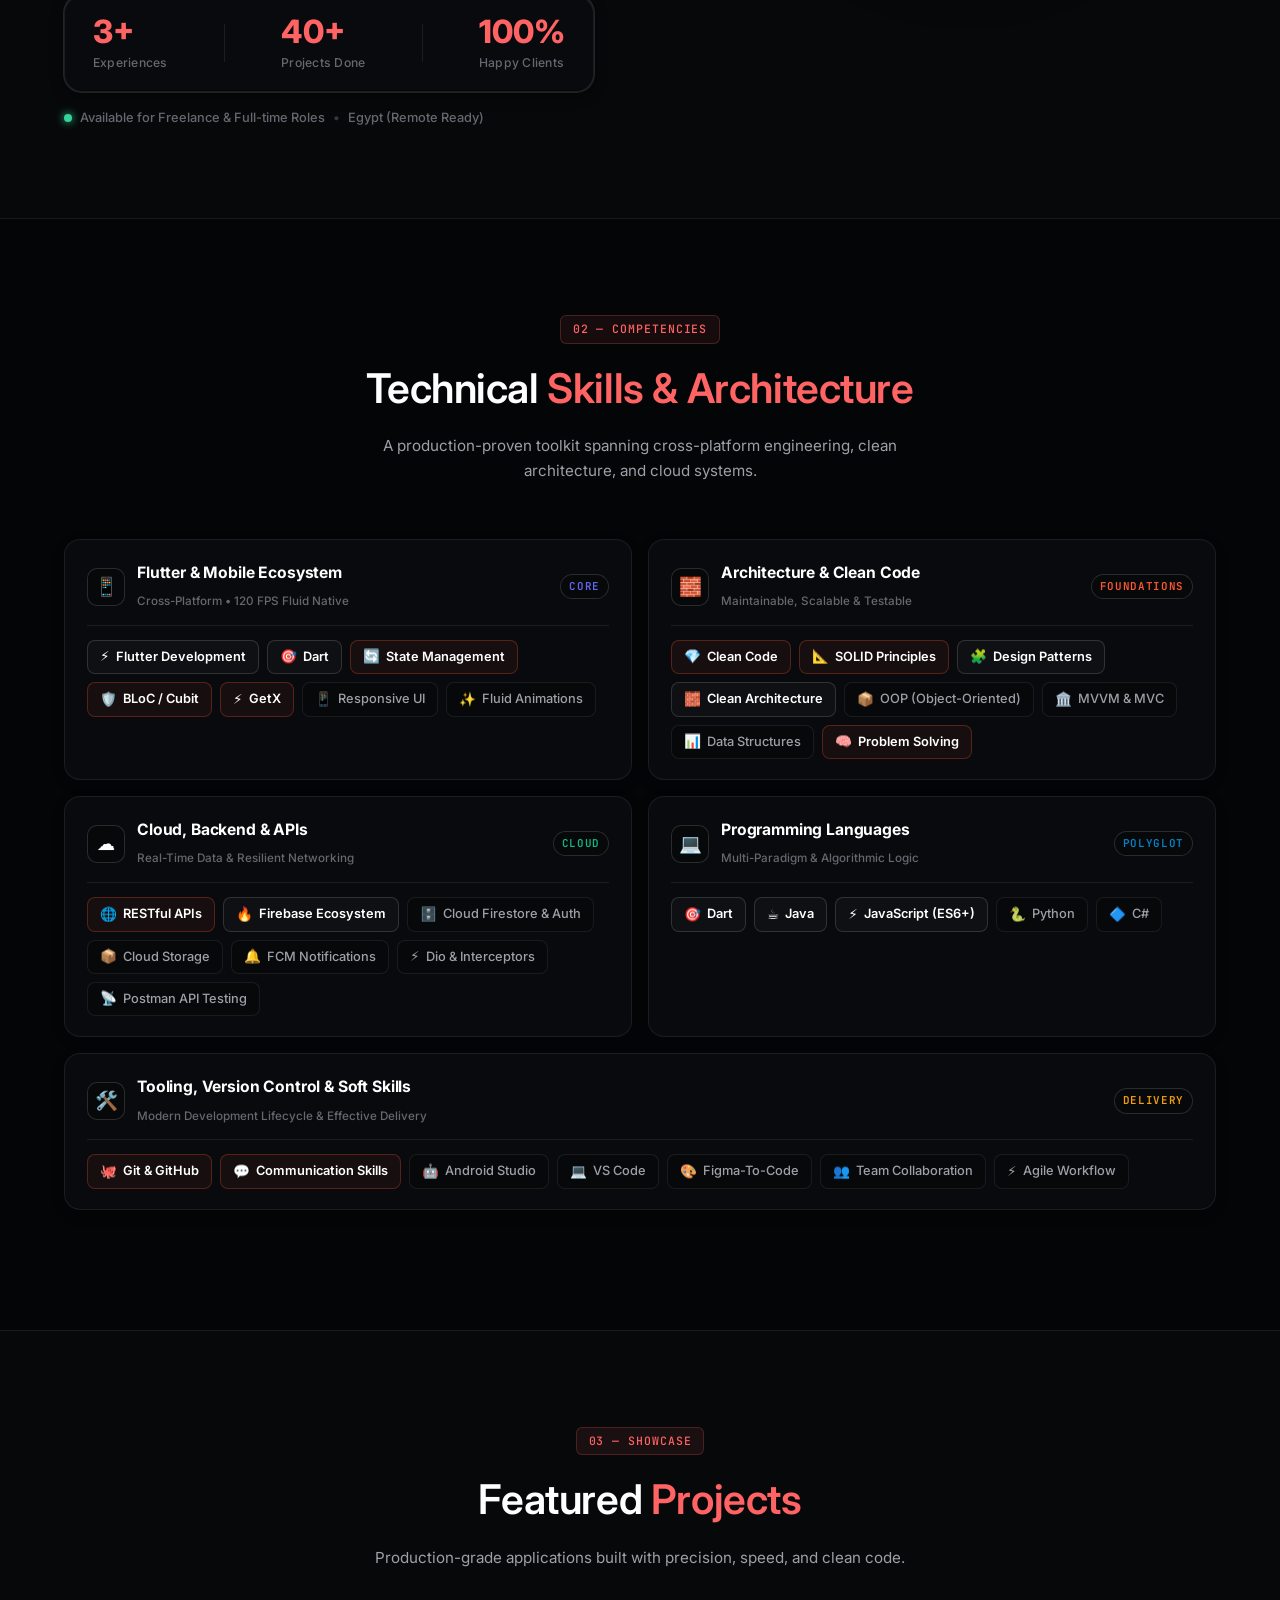
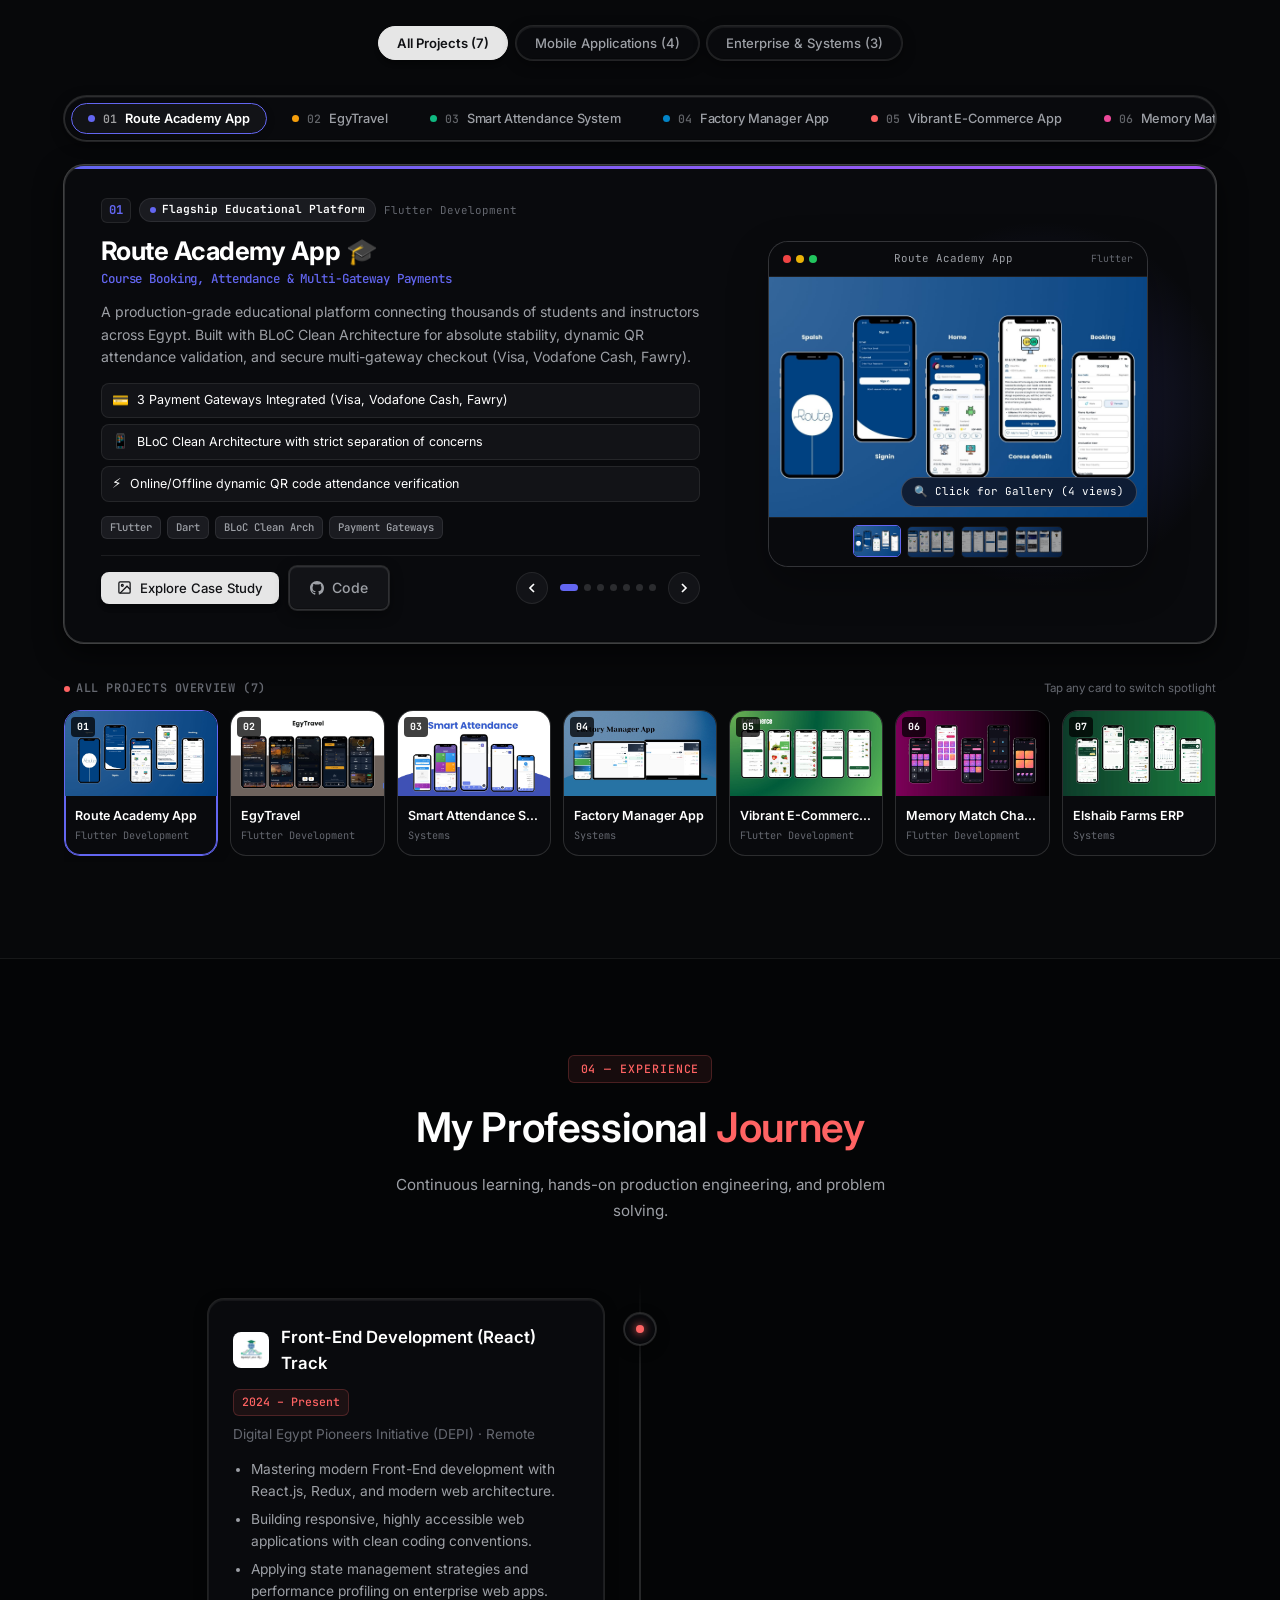
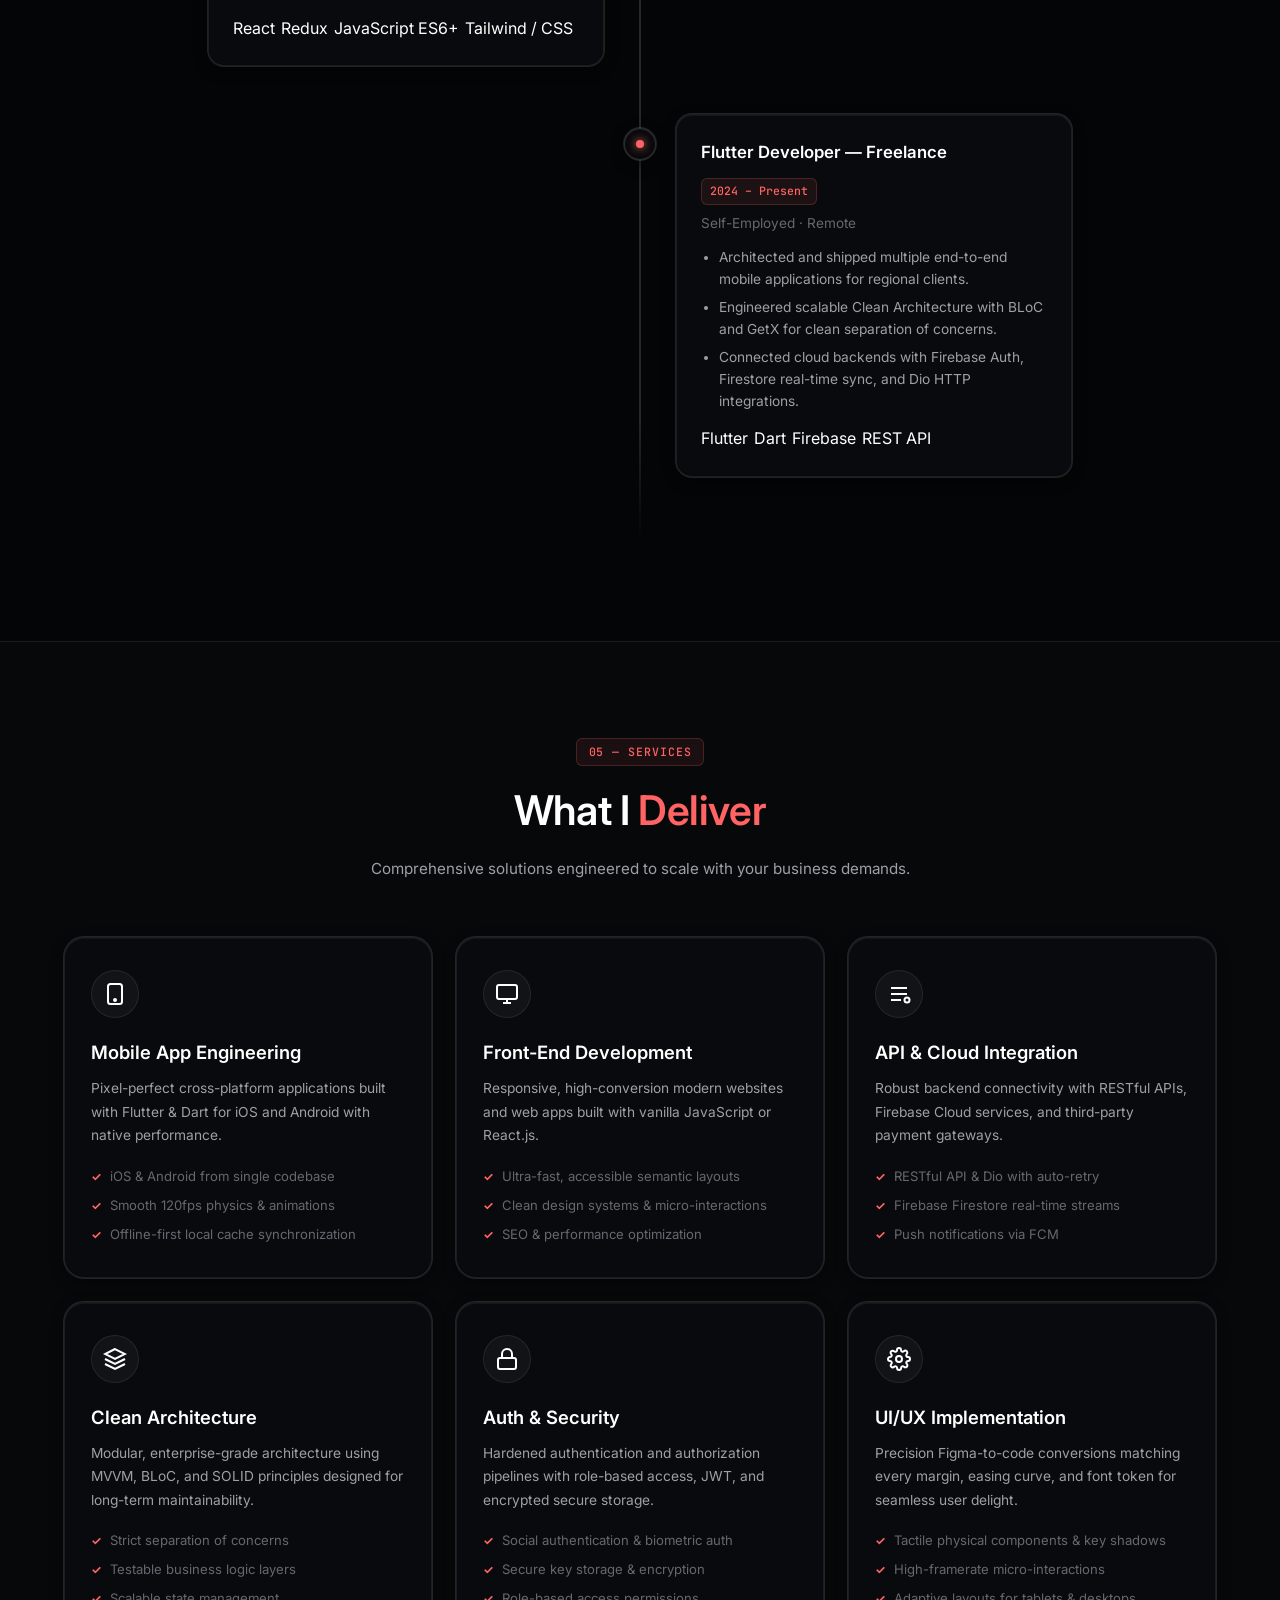
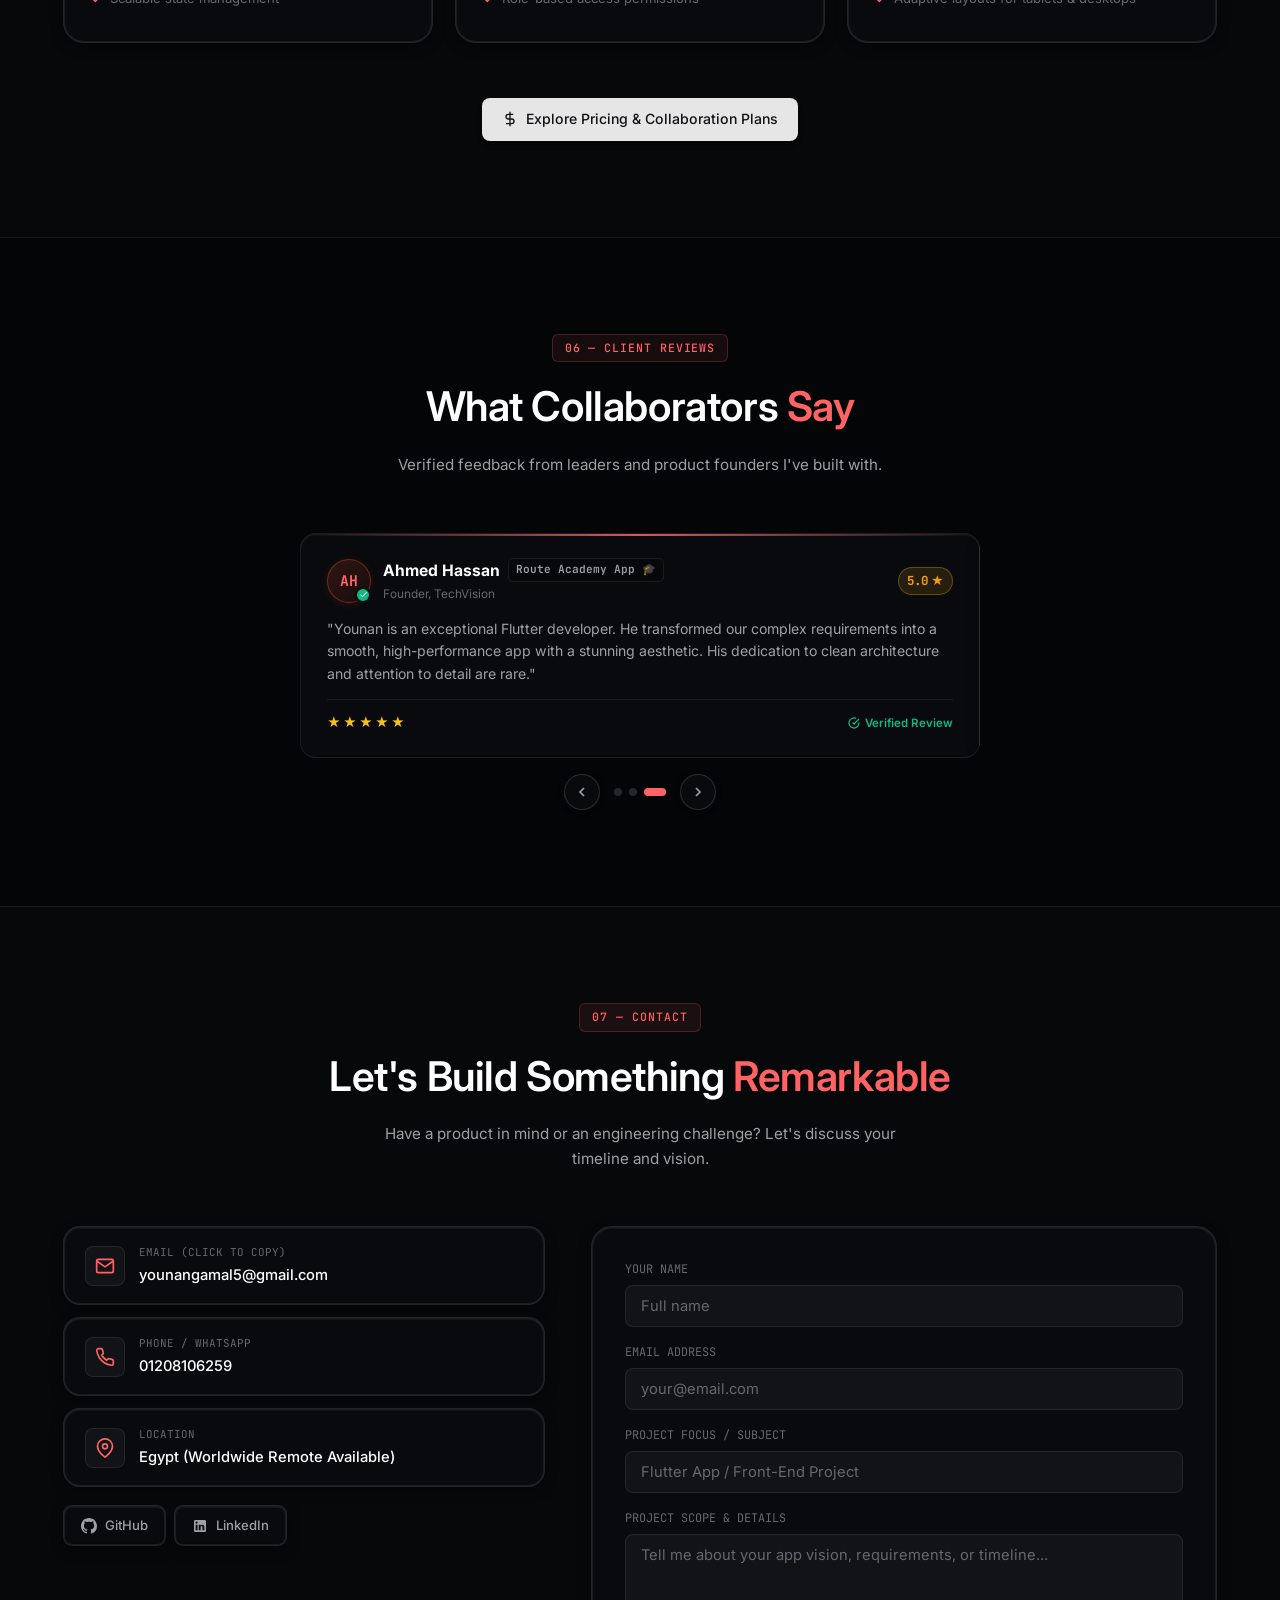
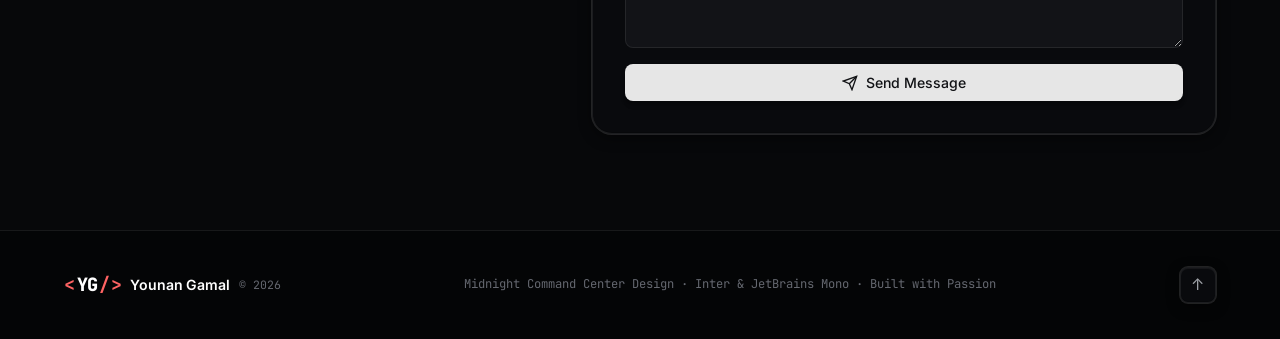
==== commit 2eb88844: "feat: update about bio, enable auto-scroll testimonials, and bust cache for GitHub Pages" ====
--- a/index.html
+++ b/index.html
@@ -20,7 +20,7 @@
         href="https://fonts.googleapis.com/css2?family=Inter:wght@300;400;500;600;700&family=JetBrains+Mono:wght@400;500;600&display=swap"
         rel="stylesheet">
 
-    <link rel="stylesheet" href="style.css?v=fresh3" />
+    <link rel="stylesheet" href="style.css?v=20261023_v5" />
 </head>
 
 <body>
@@ -420,11 +420,11 @@
                     <h2 class="about-lead-name">Younan Gamal</h2>
                     <h3 class="about-lead-role">Flutter &amp; Front-End Engineer</h3>
 
-                    <p class="about-lead-bio">
-                        Based in Egypt, specializing in crafting high-performance, pixel-perfect cross-platform mobile
-                        apps and cutting-edge web interfaces. Grounded in <strong>Clean Architecture</strong>, BLoC, and
-                        production-tested software patterns built to scale.
-                    </p>
+                    <div class="about-lead-bio">
+                        <p>I'm <strong>Younan Gamal</strong>, a Software Engineer specializing in <strong>Flutter development</strong>. I build scalable mobile applications using Dart, BLoC/Cubit, Clean Architecture, and REST APIs.</p>
+                        <p>My experience includes e-commerce, financial applications, QR-based attendance systems, and industrial inventory management. I'm passionate about clean code, intuitive UI, and solving real-world business problems through technology.</p>
+                        <p>I'm continuously expanding my knowledge of <strong>backend development, databases, and ERP systems</strong> to build more complete and reliable software solutions.</p>
+                    </div>
 
                     <!-- Social Icons Row (Matching user example: round circular dark buttons) -->
                     <div class="about-socials-row">
@@ -1201,7 +1201,7 @@
         <span id="toastMessage">Copied to clipboard</span>
     </div>
 
-    <script src="practes.js"></script>
+    <script src="practes.js?v=20261023_v5"></script>
 </body>
 
 </html>
--- a/style.css
+++ b/style.css
@@ -1413,11 +1413,19 @@
 }
 
 .about-lead-bio {
-    font-size: 1rem;
+    font-size: 0.95rem;
     color: var(--text-secondary);
-    line-height: 1.8;
-    max-width: 530px;
-    margin-bottom: 20px;
+    line-height: 1.7;
+    max-width: 540px;
+    margin-bottom: 22px;
+}
+
+.about-lead-bio p {
+    margin: 0 0 12px 0;
+}
+
+.about-lead-bio p:last-child {
+    margin-bottom: 0;
 }
 
 .about-lead-bio strong {
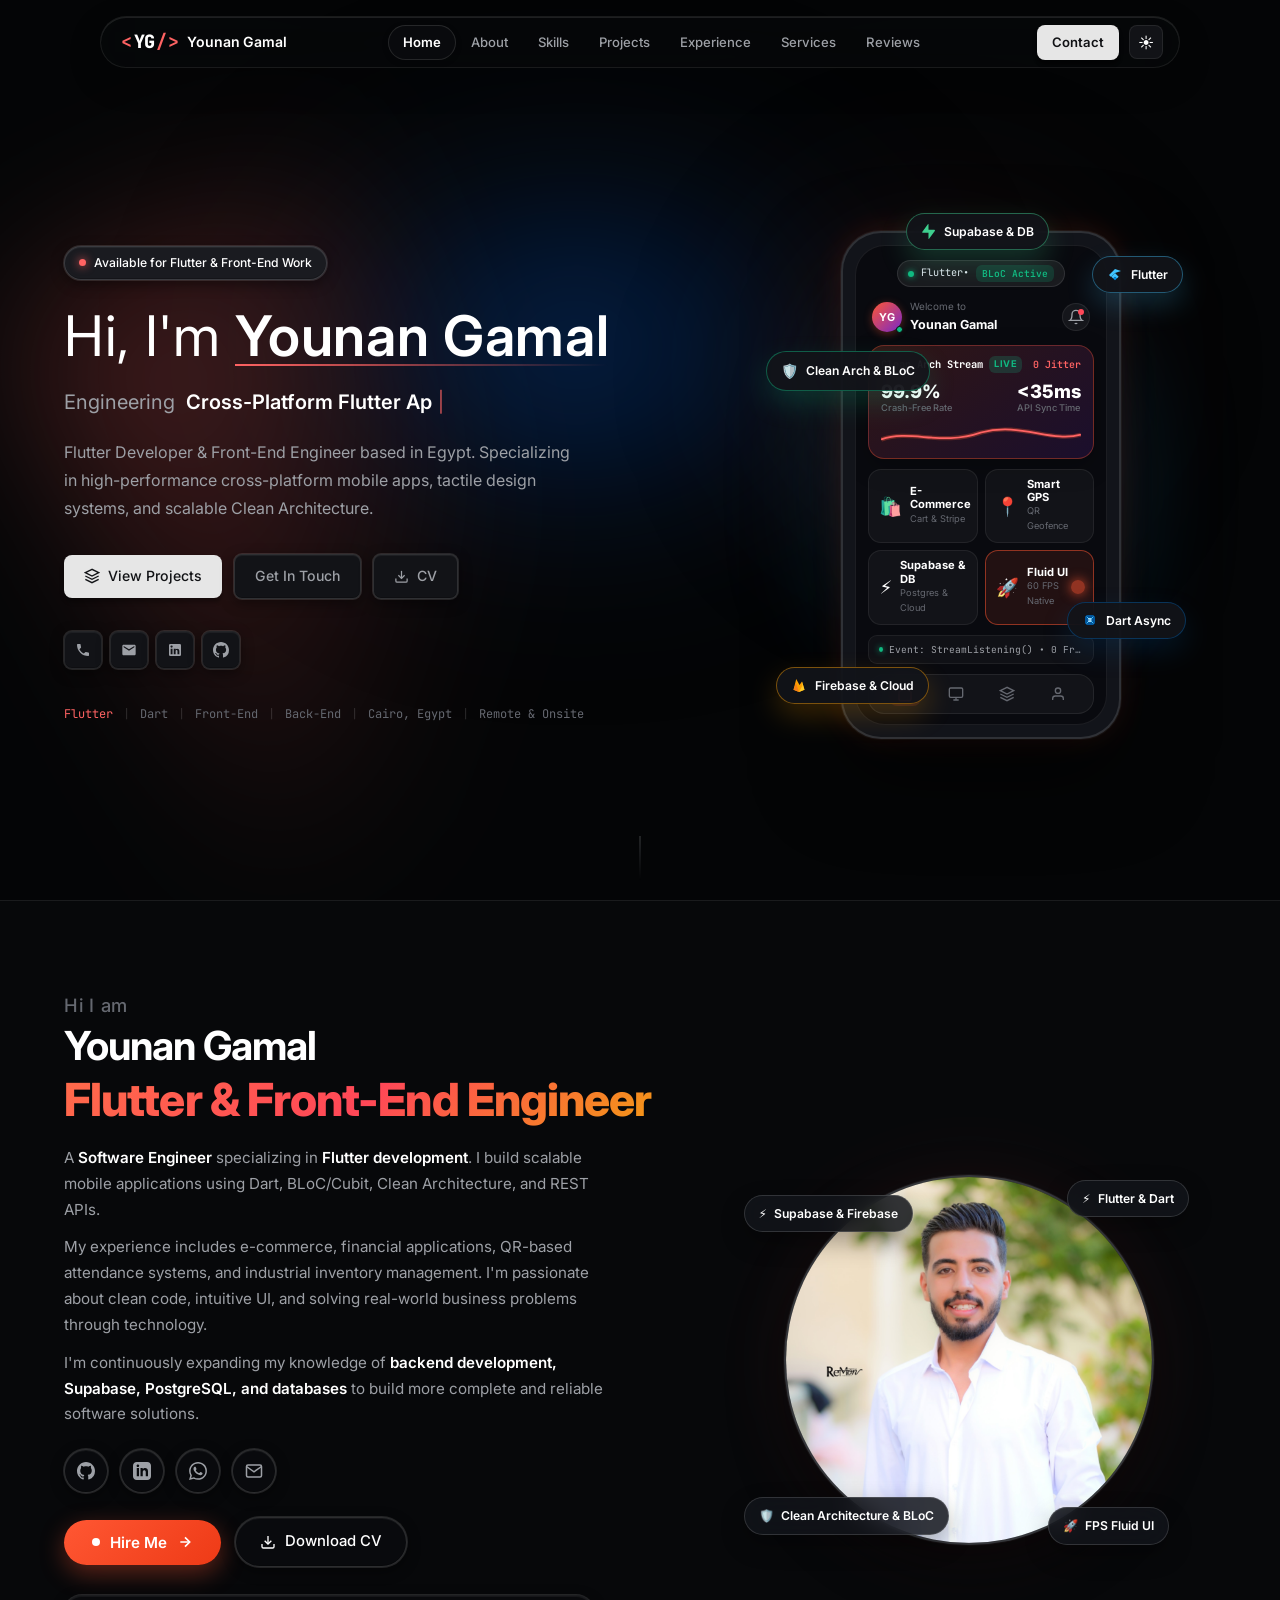
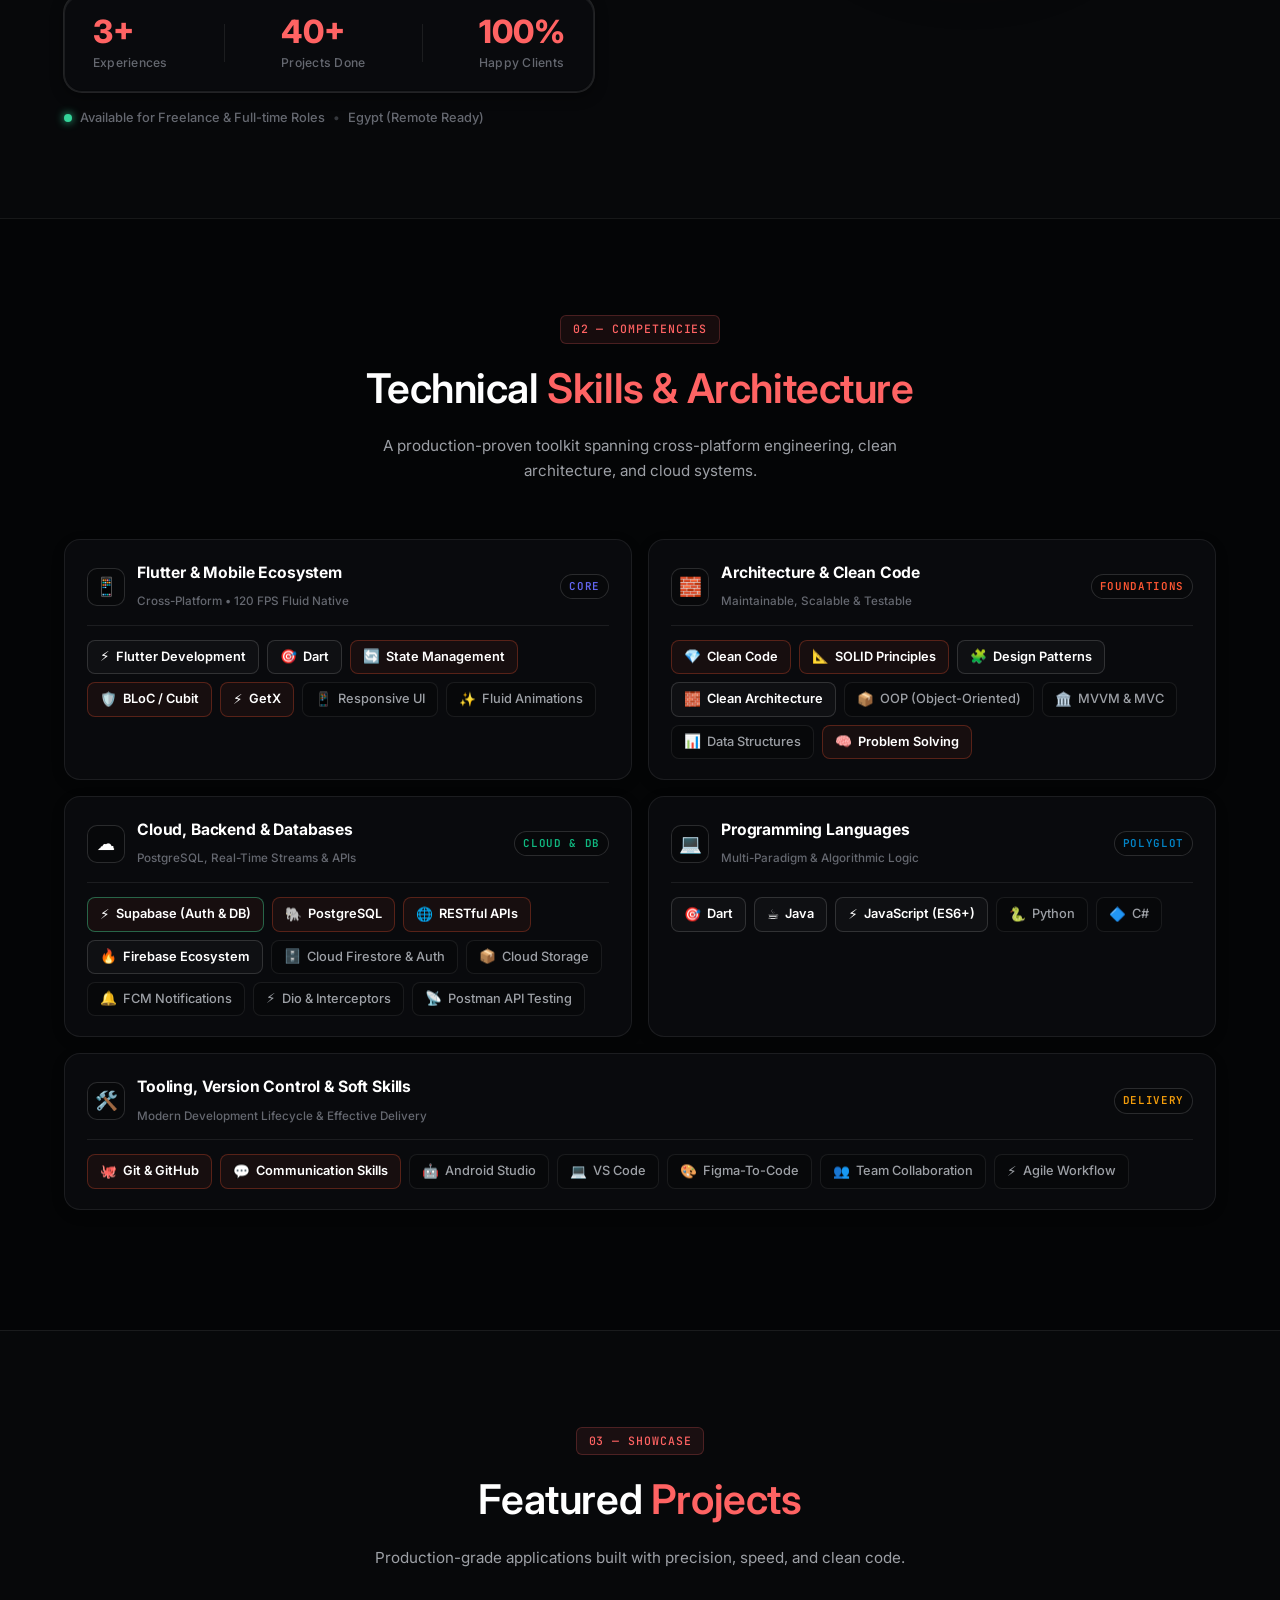
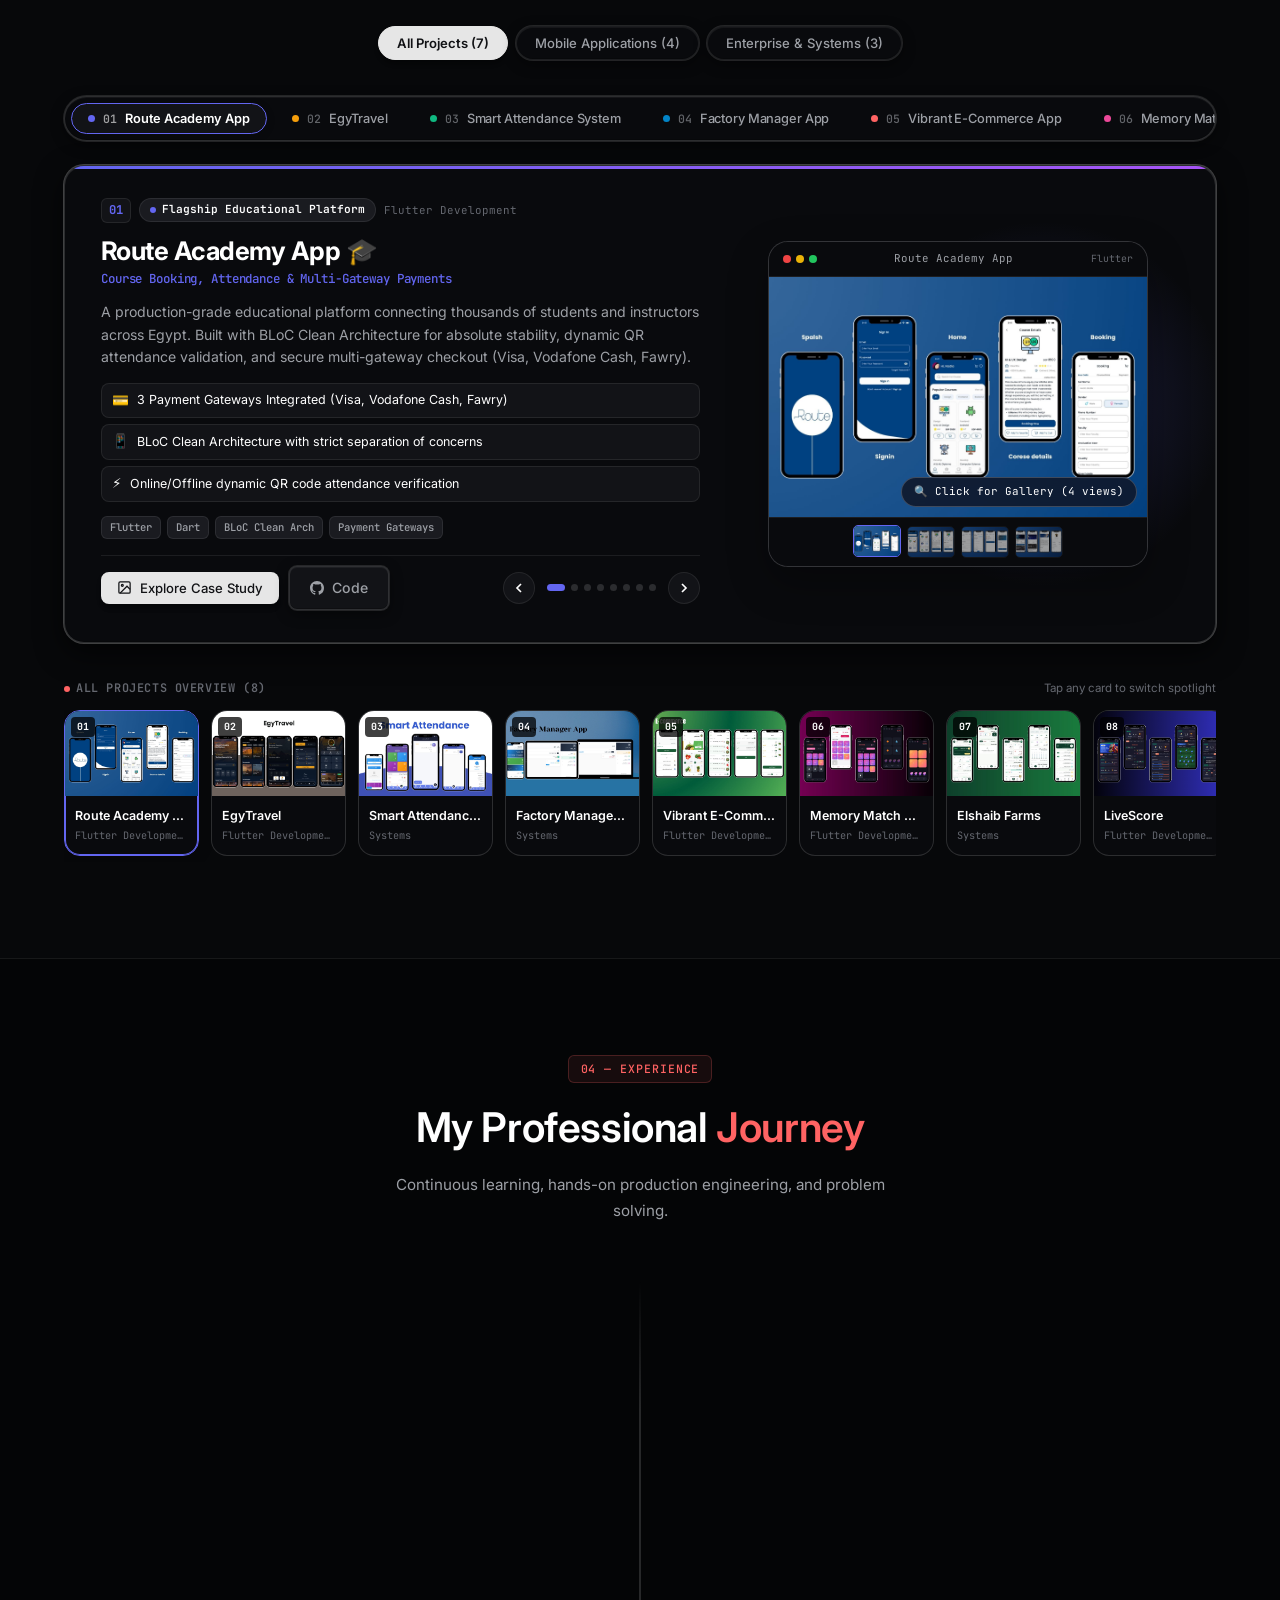
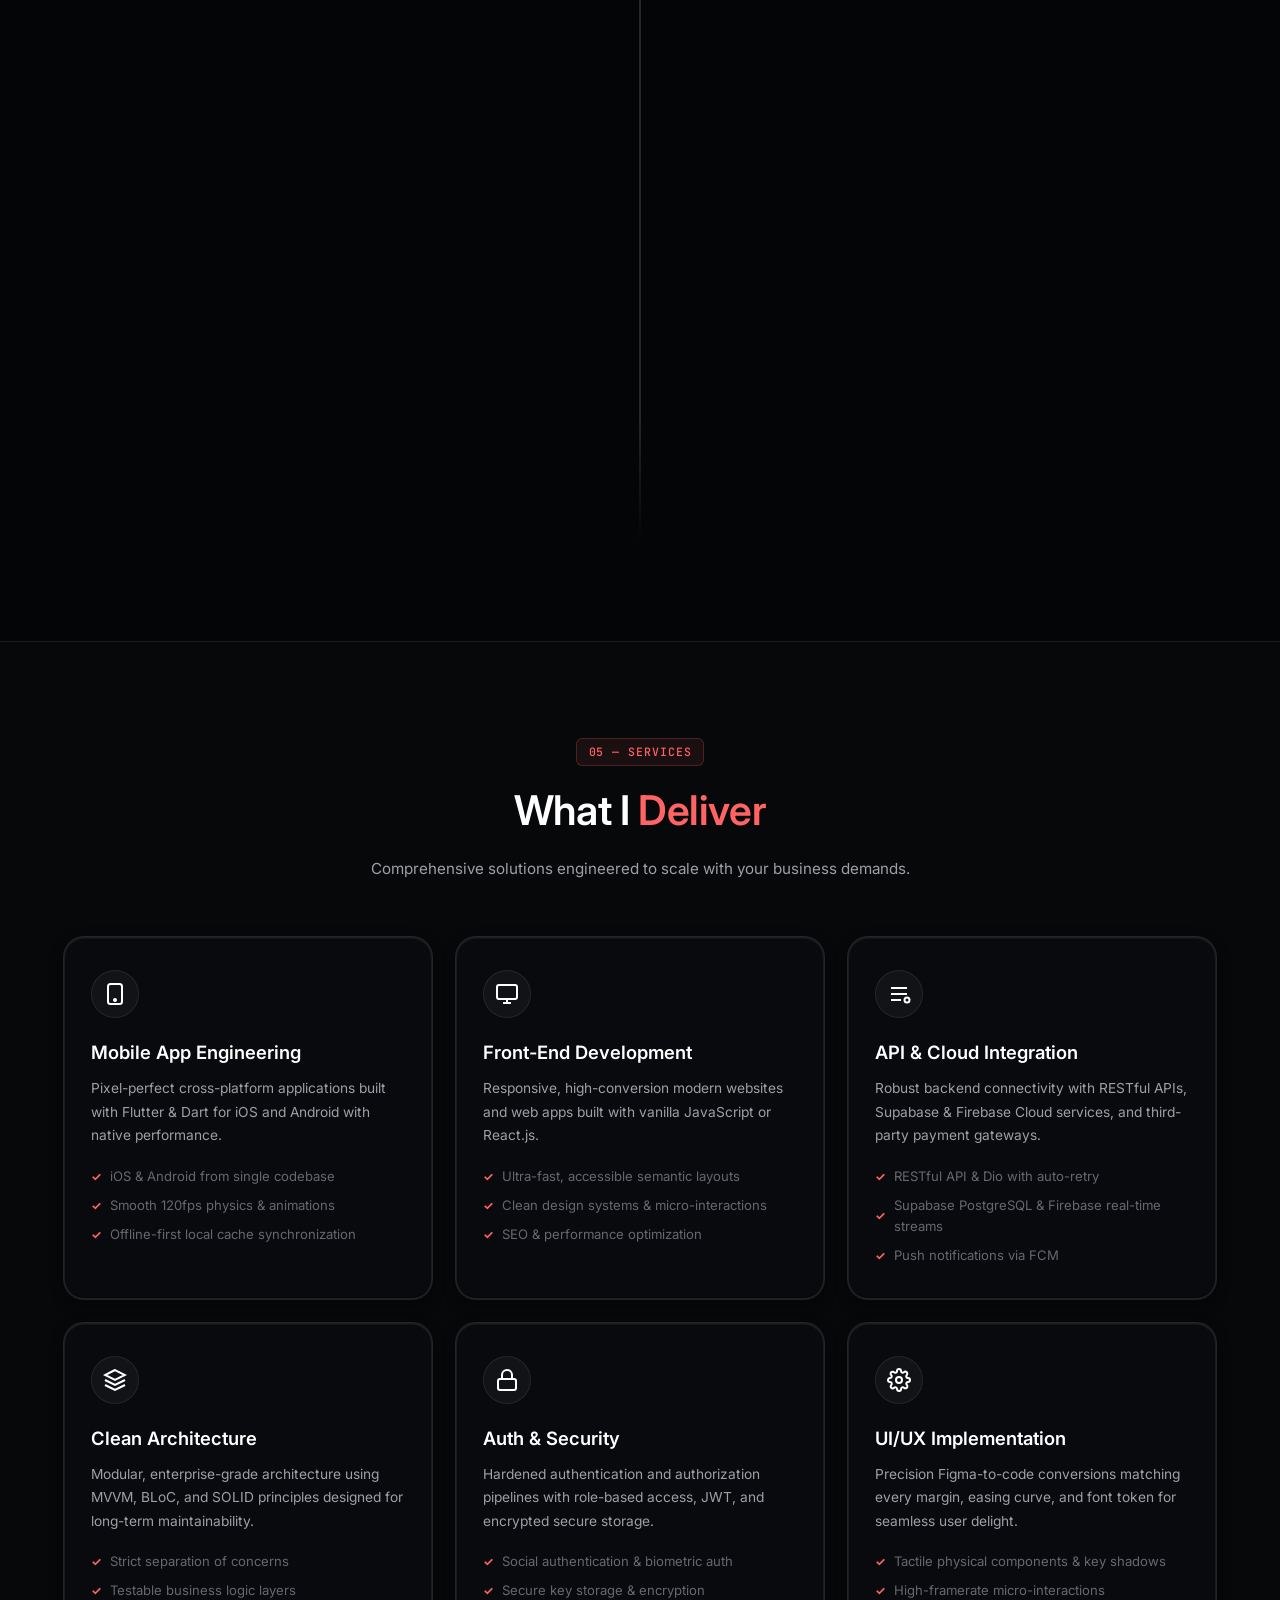
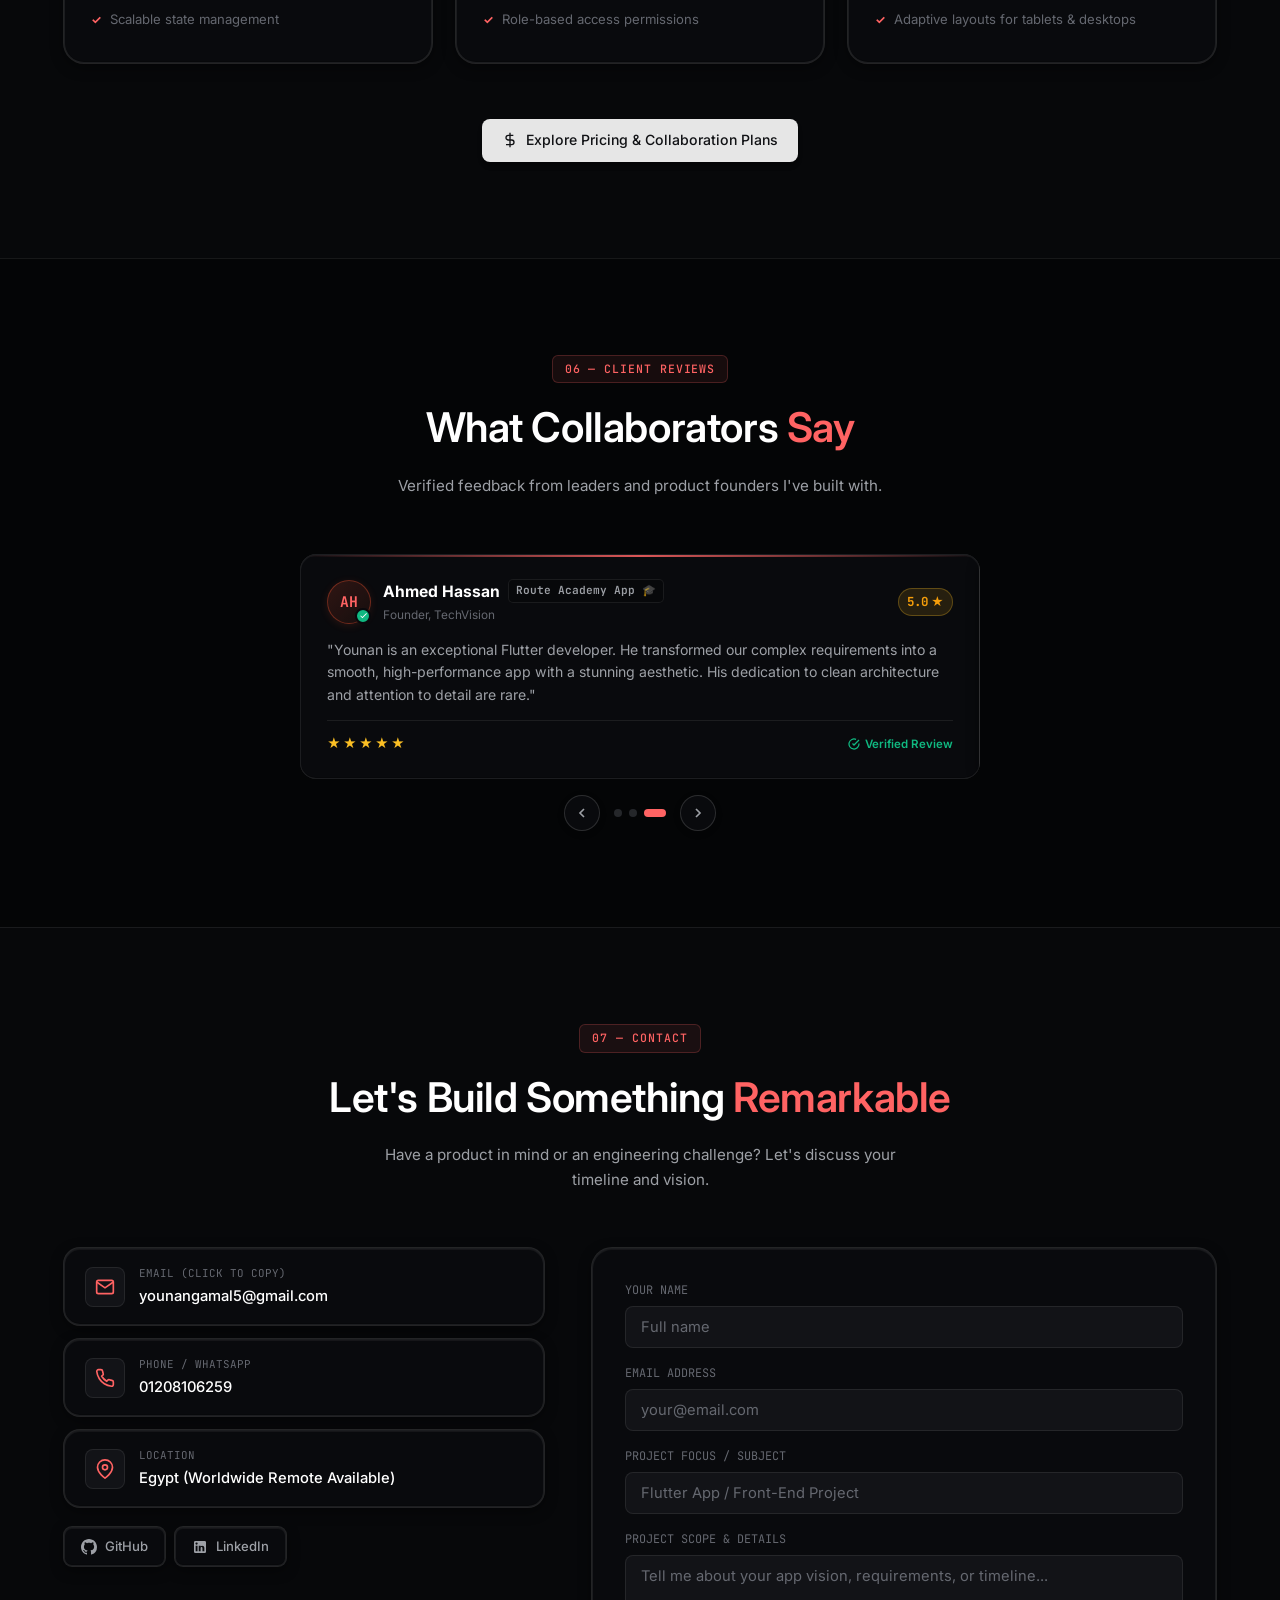
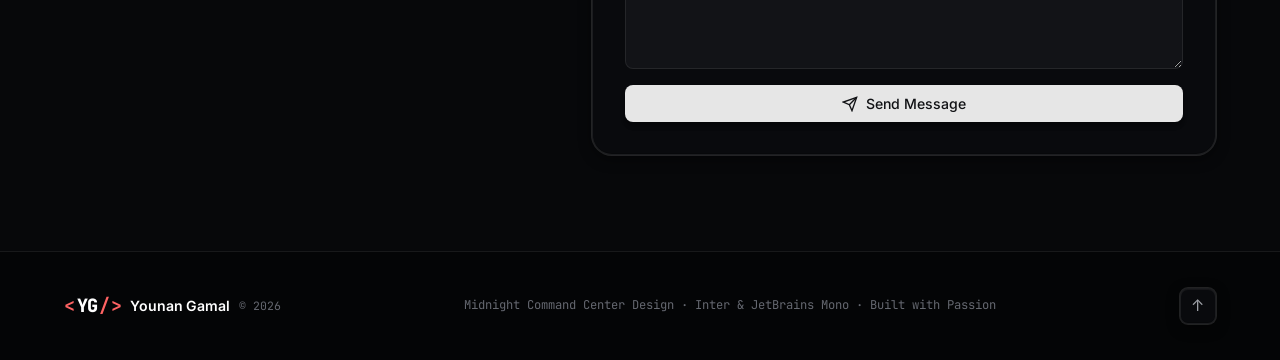
==== commit 8eace614: "feat: integrate Supabase and PostgreSQL backend across portfolio, skills, and hero" ====
--- a/index.html
+++ b/index.html
@@ -20,7 +20,7 @@
         href="https://fonts.googleapis.com/css2?family=Inter:wght@300;400;500;600;700&family=JetBrains+Mono:wght@400;500;600&display=swap"
         rel="stylesheet">
 
-    <link rel="stylesheet" href="style.css?v=20261023_v5" />
+    <link rel="stylesheet" href="style.css?v=20261023_v7" />
 </head>
 
 <body>
@@ -247,7 +247,7 @@
                                         </div>
                                         <div class="mockup-user-info">
                                             <span class="mockup-greeting">Welcome to</span>
-                                            <strong class="mockup-app-name">Younan Studio</strong>
+                                            <strong class="mockup-app-name">Younan Gamal</strong>
                                         </div>
                                     </div>
                                     <div class="mockup-header-icon" title="Notifications">
@@ -310,10 +310,10 @@
                                         </div>
                                     </div>
                                     <div class="mockup-tile tile-cloud">
-                                        <div class="tile-icon">🔥</div>
+                                        <div class="tile-icon">⚡</div>
                                         <div class="tile-content">
-                                            <strong class="tile-title">Firebase</strong>
-                                            <span class="tile-sub">Realtime DB</span>
+                                            <strong class="tile-title">Supabase &amp; DB</strong>
+                                            <span class="tile-sub">Postgres &amp; Cloud</span>
                                         </div>
                                     </div>
                                     <div class="mockup-tile tile-speed active-tap">
@@ -396,6 +396,12 @@
                         </svg>
                         <span>Firebase &amp; Cloud</span>
                     </div>
+                    <div class="supabase-badge float-badge">
+                        <svg viewBox="0 0 24 24" width="15" height="15" fill="currentColor" style="color: #3ecf8e;">
+                            <path d="M21.362 9.354H12V.396a.396.396 0 0 0-.716-.233L2.203 12.424l-.125.18a.95.95 0 0 0 .783 1.488H12v9.508c0 .324.364.51.616.307l9.467-12.871.125-.18a.95.95 0 0 0-.846-1.502z"/>
+                        </svg>
+                        <span>Supabase &amp; DB</span>
+                    </div>
                     <div class="arch-badge float-badge">
                         <span style="font-size: 14px;">🛡️</span>
                         <span>Clean Arch &amp; BLoC</span>
@@ -421,9 +427,13 @@
                     <h3 class="about-lead-role">Flutter &amp; Front-End Engineer</h3>
 
                     <div class="about-lead-bio">
-                        <p>I'm <strong>Younan Gamal</strong>, a Software Engineer specializing in <strong>Flutter development</strong>. I build scalable mobile applications using Dart, BLoC/Cubit, Clean Architecture, and REST APIs.</p>
-                        <p>My experience includes e-commerce, financial applications, QR-based attendance systems, and industrial inventory management. I'm passionate about clean code, intuitive UI, and solving real-world business problems through technology.</p>
-                        <p>I'm continuously expanding my knowledge of <strong>backend development, databases, and ERP systems</strong> to build more complete and reliable software solutions.</p>
+                        <p>A <strong>Software Engineer</strong> specializing in <strong>Flutter development</strong>. I
+                            build scalable mobile applications using Dart, BLoC/Cubit, Clean Architecture, and REST
+                            APIs.</p>
+                        <p>My experience includes e-commerce, financial applications, QR-based attendance systems, and
+                            industrial inventory management. I'm passionate about clean code, intuitive UI, and solving
+                            real-world business problems through technology.</p>
+                        <p>I'm continuously expanding my knowledge of <strong>backend development, Supabase, PostgreSQL, and databases</strong> to build more complete and reliable software solutions.</p>
                     </div>
 
                     <!-- Social Icons Row (Matching user example: round circular dark buttons) -->
@@ -533,8 +543,8 @@
                             <span class="badge-txt">Clean Architecture &amp; BLoC</span>
                         </div>
                         <div class="about-float-badge badge-cloud" style="animation-delay: 0.6s;">
-                            <span class="badge-icon">🔥</span>
-                            <span class="badge-txt">Firebase &amp; APIs</span>
+                            <span class="badge-icon">⚡</span>
+                            <span class="badge-txt">Supabase &amp; Firebase</span>
                         </div>
                         <div class="about-float-badge badge-speed" style="animation-delay: 1.8s;">
                             <span class="badge-icon">🚀</span>
@@ -553,13 +563,15 @@
             <div class="section-header reveal">
                 <span class="section-tag">02 &mdash; Competencies</span>
                 <h2 class="section-title">Technical <span class="highlight">Skills &amp; Architecture</span></h2>
-                <p class="section-sub">A production-proven toolkit spanning cross-platform engineering, clean architecture, and cloud systems.</p>
+                <p class="section-sub">A production-proven toolkit spanning cross-platform engineering, clean
+                    architecture, and cloud systems.</p>
             </div>
 
             <!-- Sleek Compact Categorized Bento Hub -->
             <div class="skills-hub-grid">
                 <!-- 1. Mobile & Frameworks -->
-                <div class="skills-bento-card reveal" style="--bento-accent: #6366f1; --bento-glow: rgba(99, 102, 241, 0.16);">
+                <div class="skills-bento-card reveal"
+                    style="--bento-accent: #6366f1; --bento-glow: rgba(99, 102, 241, 0.16);">
                     <div class="bento-card-header">
                         <div class="bento-icon-wrap">
                             <span class="bento-icon">📱</span>
@@ -582,7 +594,8 @@
                 </div>
 
                 <!-- 2. Software Architecture & Clean Code -->
-                <div class="skills-bento-card reveal" style="--bento-accent: #ff5733; --bento-glow: rgba(255, 87, 51, 0.16);">
+                <div class="skills-bento-card reveal"
+                    style="--bento-accent: #ff5733; --bento-glow: rgba(255, 87, 51, 0.16);">
                     <div class="bento-card-header">
                         <div class="bento-icon-wrap">
                             <span class="bento-icon">🧱</span>
@@ -606,18 +619,21 @@
                 </div>
 
                 <!-- 3. Backend, Cloud & APIs -->
-                <div class="skills-bento-card reveal" style="--bento-accent: #10b981; --bento-glow: rgba(16, 185, 129, 0.16);">
+                <div class="skills-bento-card reveal"
+                    style="--bento-accent: #10b981; --bento-glow: rgba(16, 185, 129, 0.16);">
                     <div class="bento-card-header">
                         <div class="bento-icon-wrap">
                             <span class="bento-icon">☁️</span>
                         </div>
                         <div class="bento-header-info">
-                            <h3 class="bento-title">Cloud, Backend &amp; APIs</h3>
-                            <span class="bento-sub">Real-Time Data &amp; Resilient Networking</span>
-                        </div>
-                        <span class="bento-pill-count">Cloud</span>
+                            <h3 class="bento-title">Cloud, Backend &amp; Databases</h3>
+                            <span class="bento-sub">PostgreSQL, Real-Time Streams &amp; APIs</span>
+                        </div>
+                        <span class="bento-pill-count">Cloud &amp; DB</span>
                     </div>
                     <div class="bento-chips-wrap">
+                        <span class="skill-chip highlight" style="border-color: rgba(62, 207, 142, 0.45);"><span class="chip-icon">⚡</span>Supabase (Auth &amp; DB)</span>
+                        <span class="skill-chip highlight"><span class="chip-icon">🐘</span>PostgreSQL</span>
                         <span class="skill-chip highlight"><span class="chip-icon">🌐</span>RESTful APIs</span>
                         <span class="skill-chip primary"><span class="chip-icon">🔥</span>Firebase Ecosystem</span>
                         <span class="skill-chip"><span class="chip-icon">🗄️</span>Cloud Firestore &amp; Auth</span>
@@ -629,7 +645,8 @@
                 </div>
 
                 <!-- 4. Programming Languages -->
-                <div class="skills-bento-card reveal" style="--bento-accent: #0284c7; --bento-glow: rgba(2, 132, 199, 0.16);">
+                <div class="skills-bento-card reveal"
+                    style="--bento-accent: #0284c7; --bento-glow: rgba(2, 132, 199, 0.16);">
                     <div class="bento-card-header">
                         <div class="bento-icon-wrap">
                             <span class="bento-icon">💻</span>
@@ -650,7 +667,8 @@
                 </div>
 
                 <!-- 5. Tooling, Version Control & Collaboration (Wide Card) -->
-                <div class="skills-bento-card reveal skills-bento-card-wide" style="--bento-accent: #f59e0b; --bento-glow: rgba(245, 158, 11, 0.16);">
+                <div class="skills-bento-card reveal skills-bento-card-wide"
+                    style="--bento-accent: #f59e0b; --bento-glow: rgba(245, 158, 11, 0.16);">
                     <div class="bento-card-header">
                         <div class="bento-icon-wrap">
                             <span class="bento-icon">🛠️</span>
@@ -755,12 +773,13 @@
                             </li>
                             <li>Engineered scalable Clean Architecture with BLoC and GetX for clean separation of
                                 concerns.</li>
-                            <li>Connected cloud backends with Firebase Auth, Firestore real-time sync, and Dio HTTP
+                            <li>Connected cloud backends with Supabase, Firebase Auth, Firestore real-time sync, and Dio HTTP
                                 integrations.</li>
                         </ul>
                         <div class="tl-tags">
                             <span class="tool-tag">Flutter</span>
                             <span class="tool-tag">Dart</span>
+                            <span class="tool-tag">Supabase</span>
                             <span class="tool-tag">Firebase</span>
                             <span class="tool-tag">REST API</span>
                         </div>
@@ -829,11 +848,11 @@
                         </svg>
                     </div>
                     <h3 class="service-title">API &amp; Cloud Integration</h3>
-                    <p class="service-desc">Robust backend connectivity with RESTful APIs, Firebase Cloud services, and
+                    <p class="service-desc">Robust backend connectivity with RESTful APIs, Supabase &amp; Firebase Cloud services, and
                         third-party payment gateways.</p>
                     <ul class="service-features">
                         <li>RESTful API &amp; Dio with auto-retry</li>
-                        <li>Firebase Firestore real-time streams</li>
+                        <li>Supabase PostgreSQL &amp; Firebase real-time streams</li>
                         <li>Push notifications via FCM</li>
                     </ul>
                 </div>
@@ -931,14 +950,17 @@
 
                 <!-- Sleek Manual Controls: Left Arrow, Pagination Dots, Right Arrow -->
                 <div class="testimonials-controls-row">
-                    <button class="t-nav-btn prev-btn" id="prevReview" aria-label="Previous Review" title="Previous Review">
-                        <svg viewBox="0 0 24 24" fill="none" width="16" height="16" stroke="currentColor" stroke-width="2.5">
+                    <button class="t-nav-btn prev-btn" id="prevReview" aria-label="Previous Review"
+                        title="Previous Review">
+                        <svg viewBox="0 0 24 24" fill="none" width="16" height="16" stroke="currentColor"
+                            stroke-width="2.5">
                             <polyline points="15 18 9 12 15 6"></polyline>
                         </svg>
                     </button>
                     <div class="carousel-dots" id="carouselDots"></div>
                     <button class="t-nav-btn next-btn" id="nextReview" aria-label="Next Review" title="Next Review">
-                        <svg viewBox="0 0 24 24" fill="none" width="16" height="16" stroke="currentColor" stroke-width="2.5">
+                        <svg viewBox="0 0 24 24" fill="none" width="16" height="16" stroke="currentColor"
+                            stroke-width="2.5">
                             <polyline points="9 18 15 12 9 6"></polyline>
                         </svg>
                     </button>
@@ -1201,7 +1223,7 @@
         <span id="toastMessage">Copied to clipboard</span>
     </div>
 
-    <script src="practes.js?v=20261023_v5"></script>
+    <script src="practes.js?v=20261023_v7"></script>
 </body>
 
 </html>
--- a/style.css
+++ b/style.css
@@ -1287,6 +1287,14 @@
     border-color: rgba(16, 185, 129, 0.45);
     box-shadow: 0 12px 28px rgba(16, 185, 129, 0.2);
     animation-delay: 1.6s;
+}
+
+.supabase-badge {
+    top: -18px;
+    left: 65px;
+    border-color: rgba(62, 207, 142, 0.45);
+    box-shadow: 0 12px 28px rgba(62, 207, 142, 0.22);
+    animation-delay: 2.1s;
 }
 
 .scroll-indicator {
